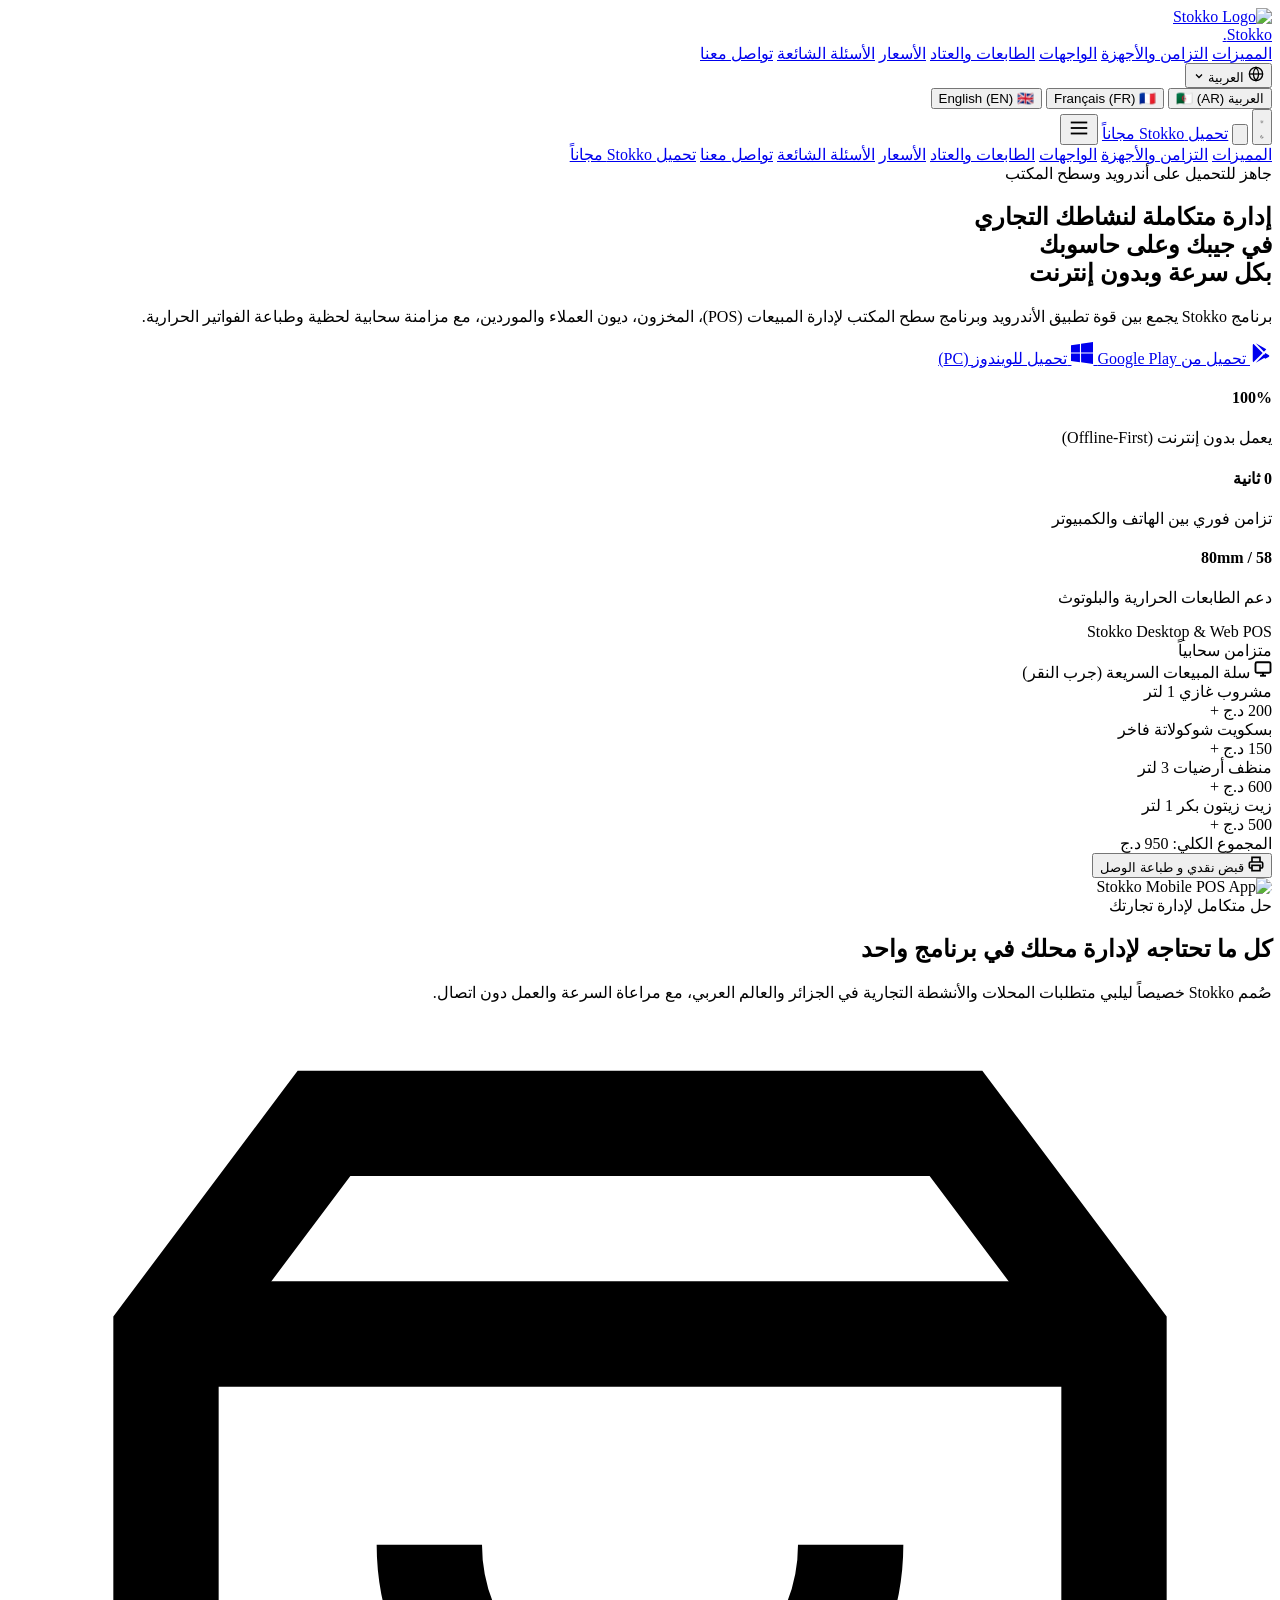
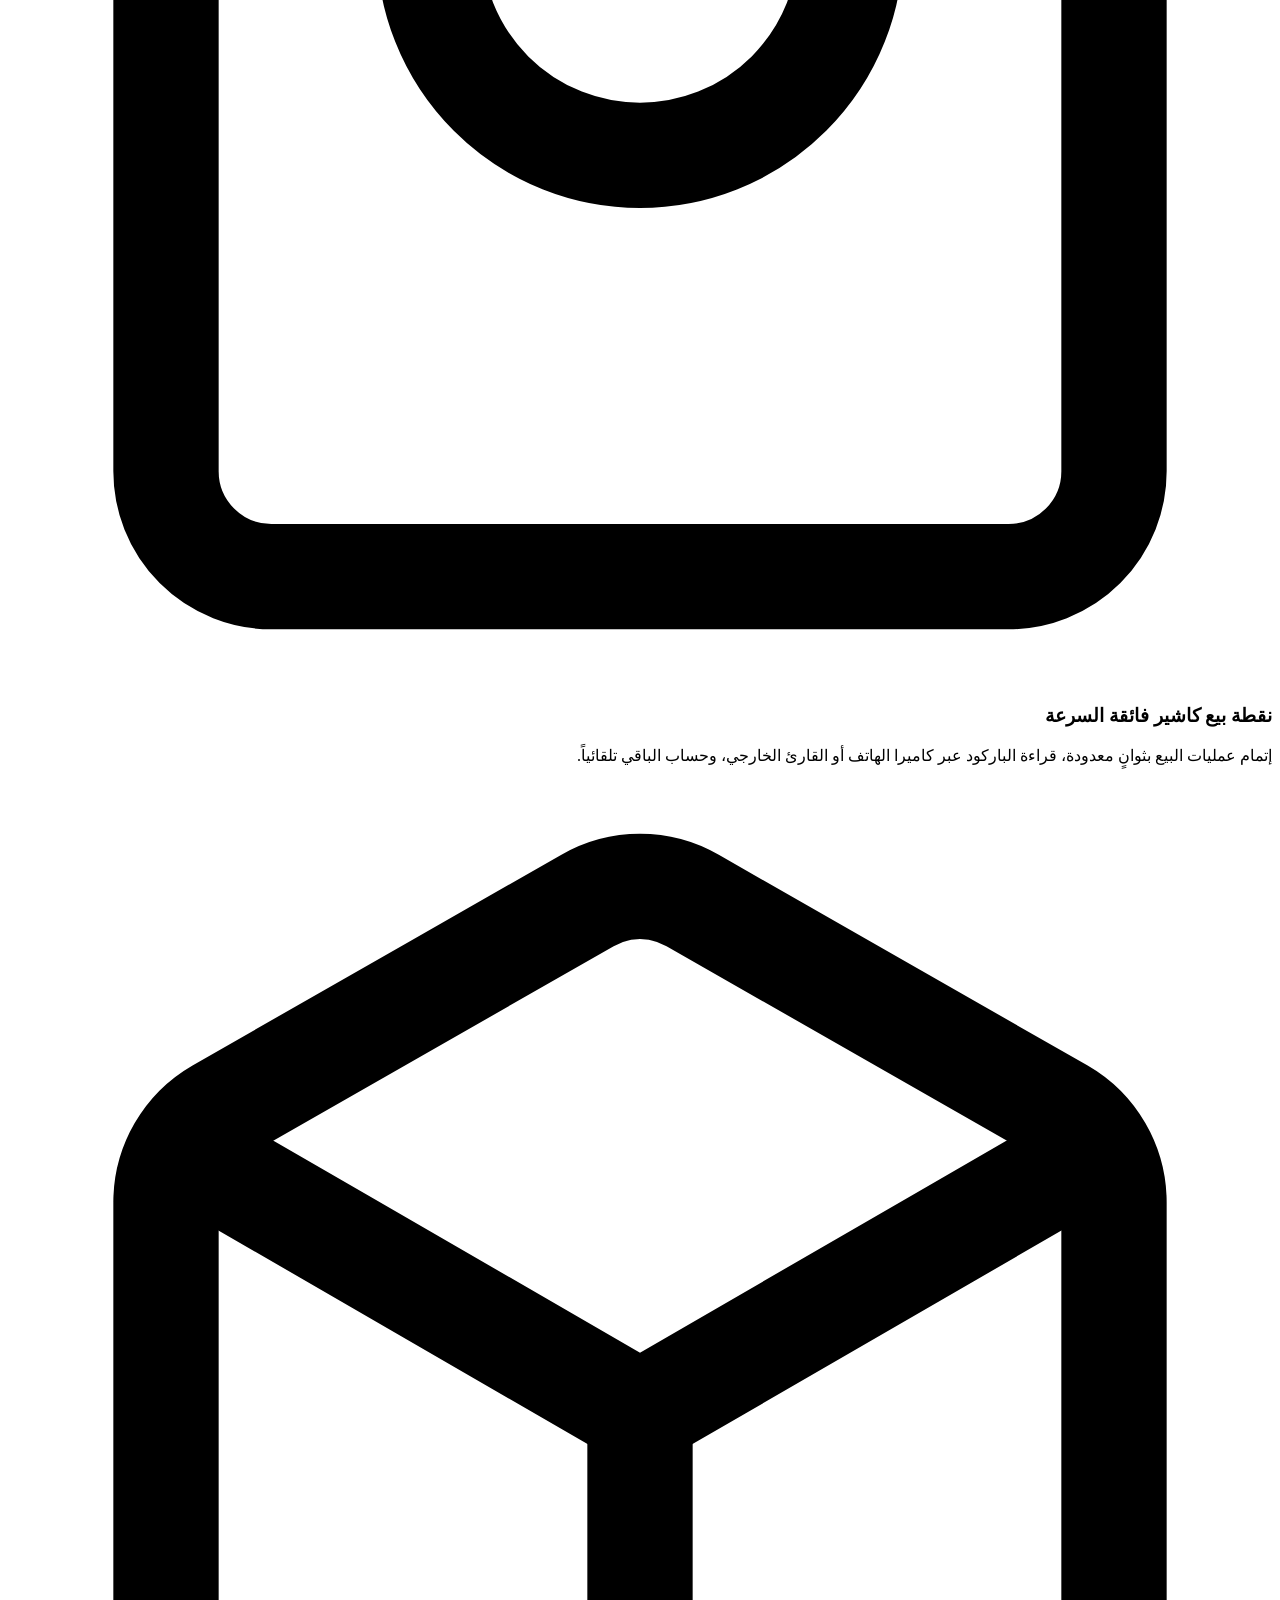
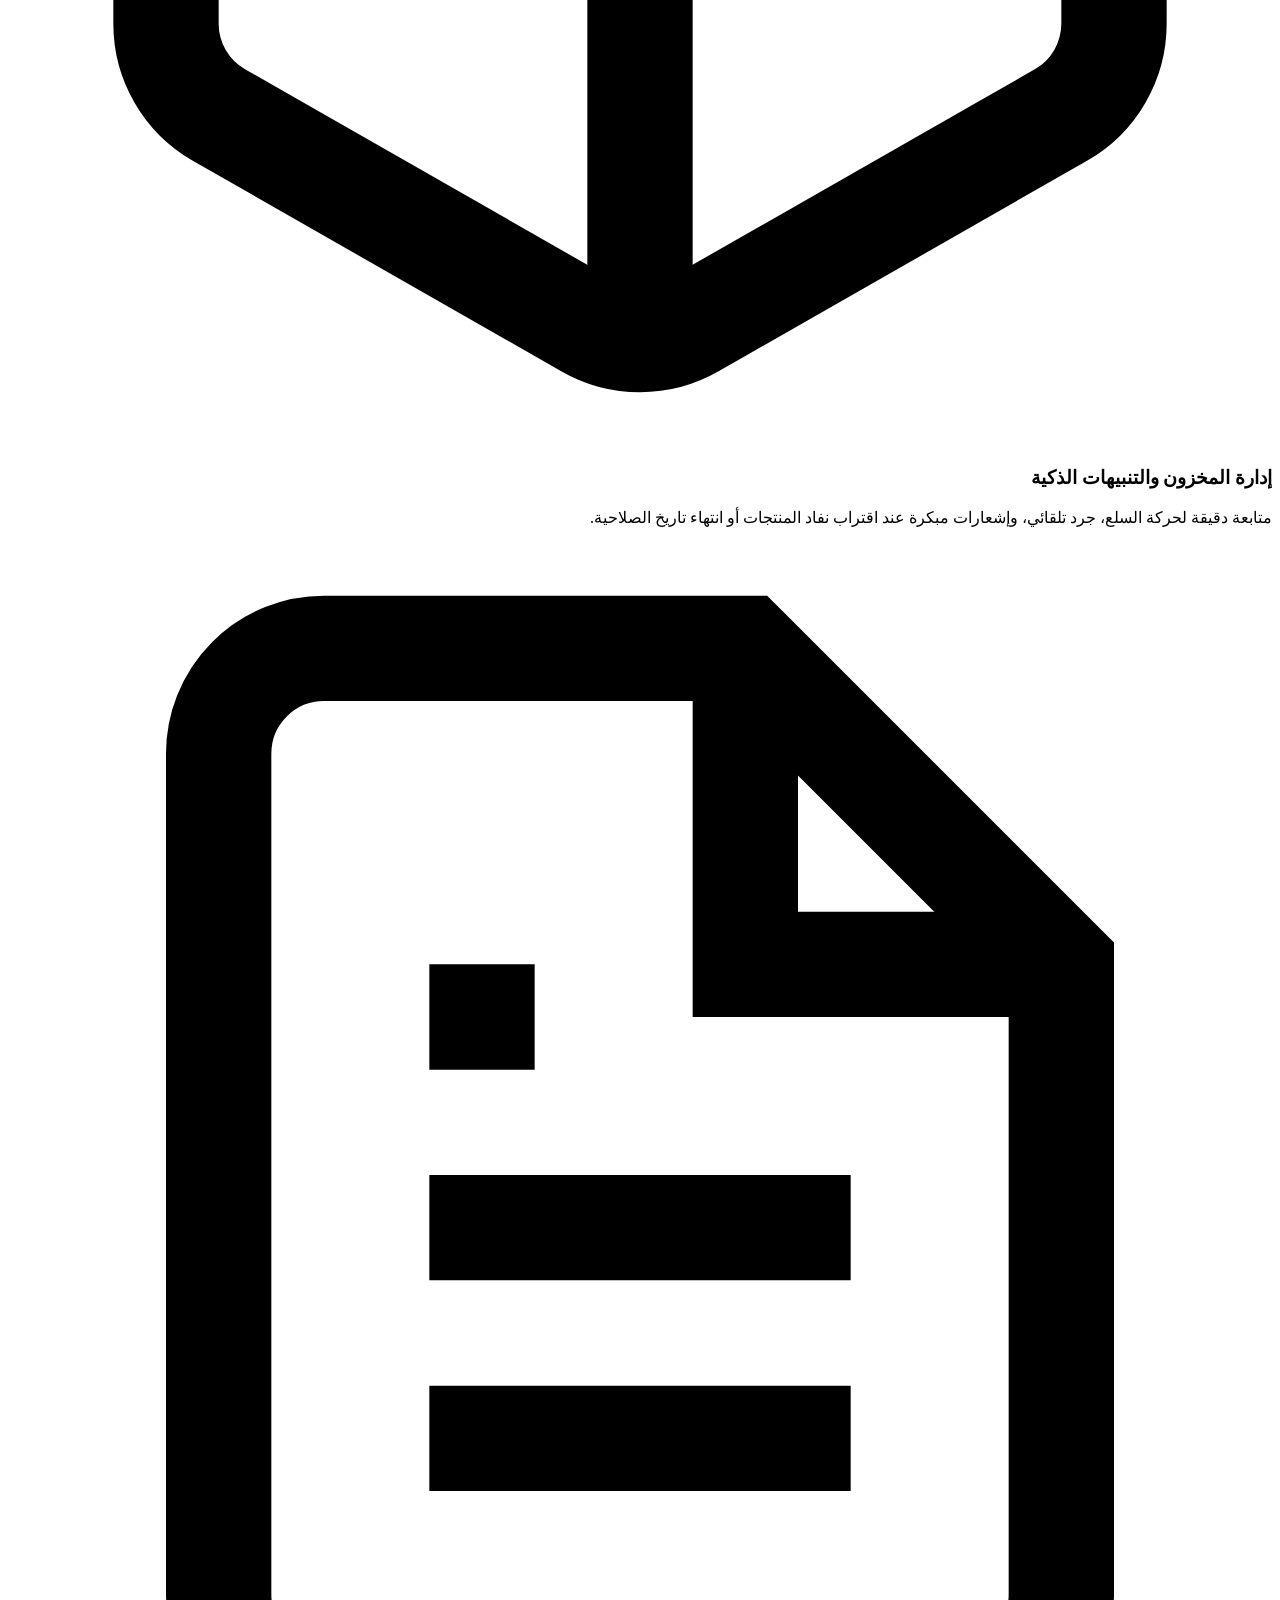
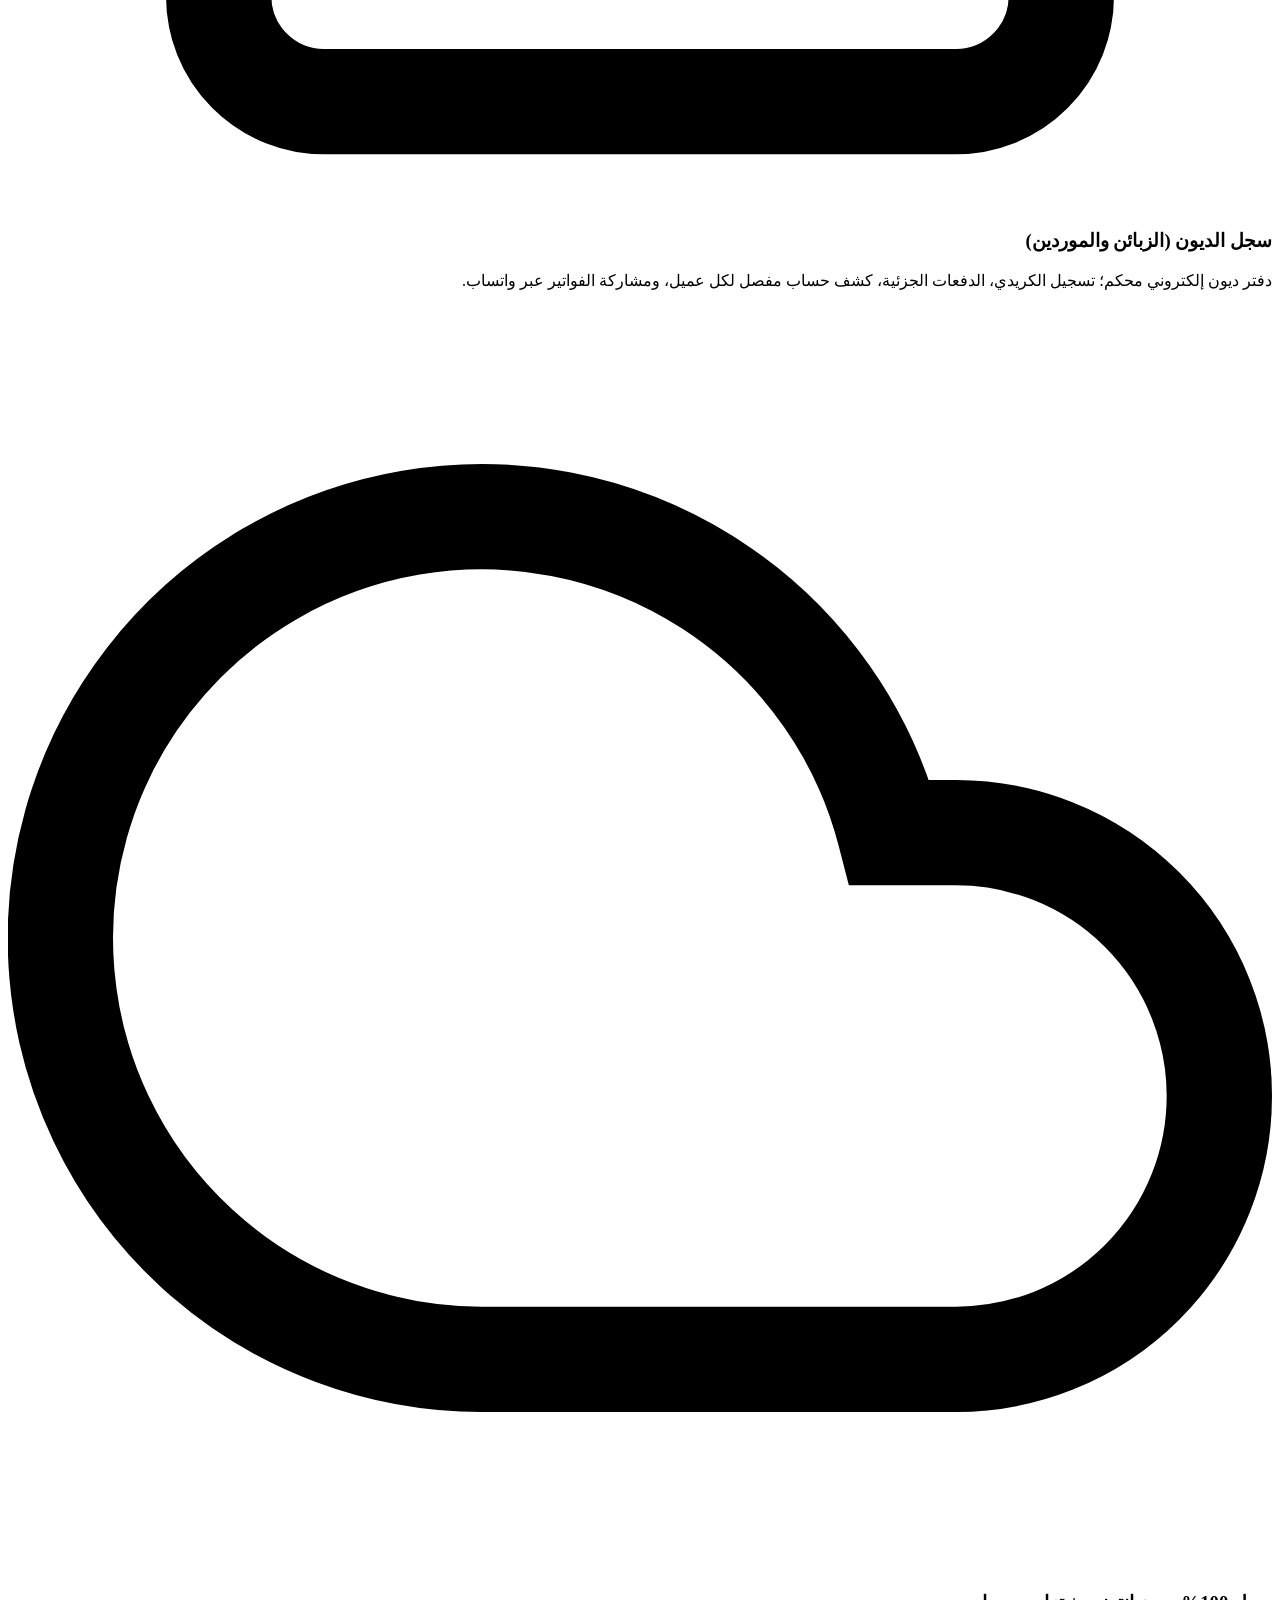
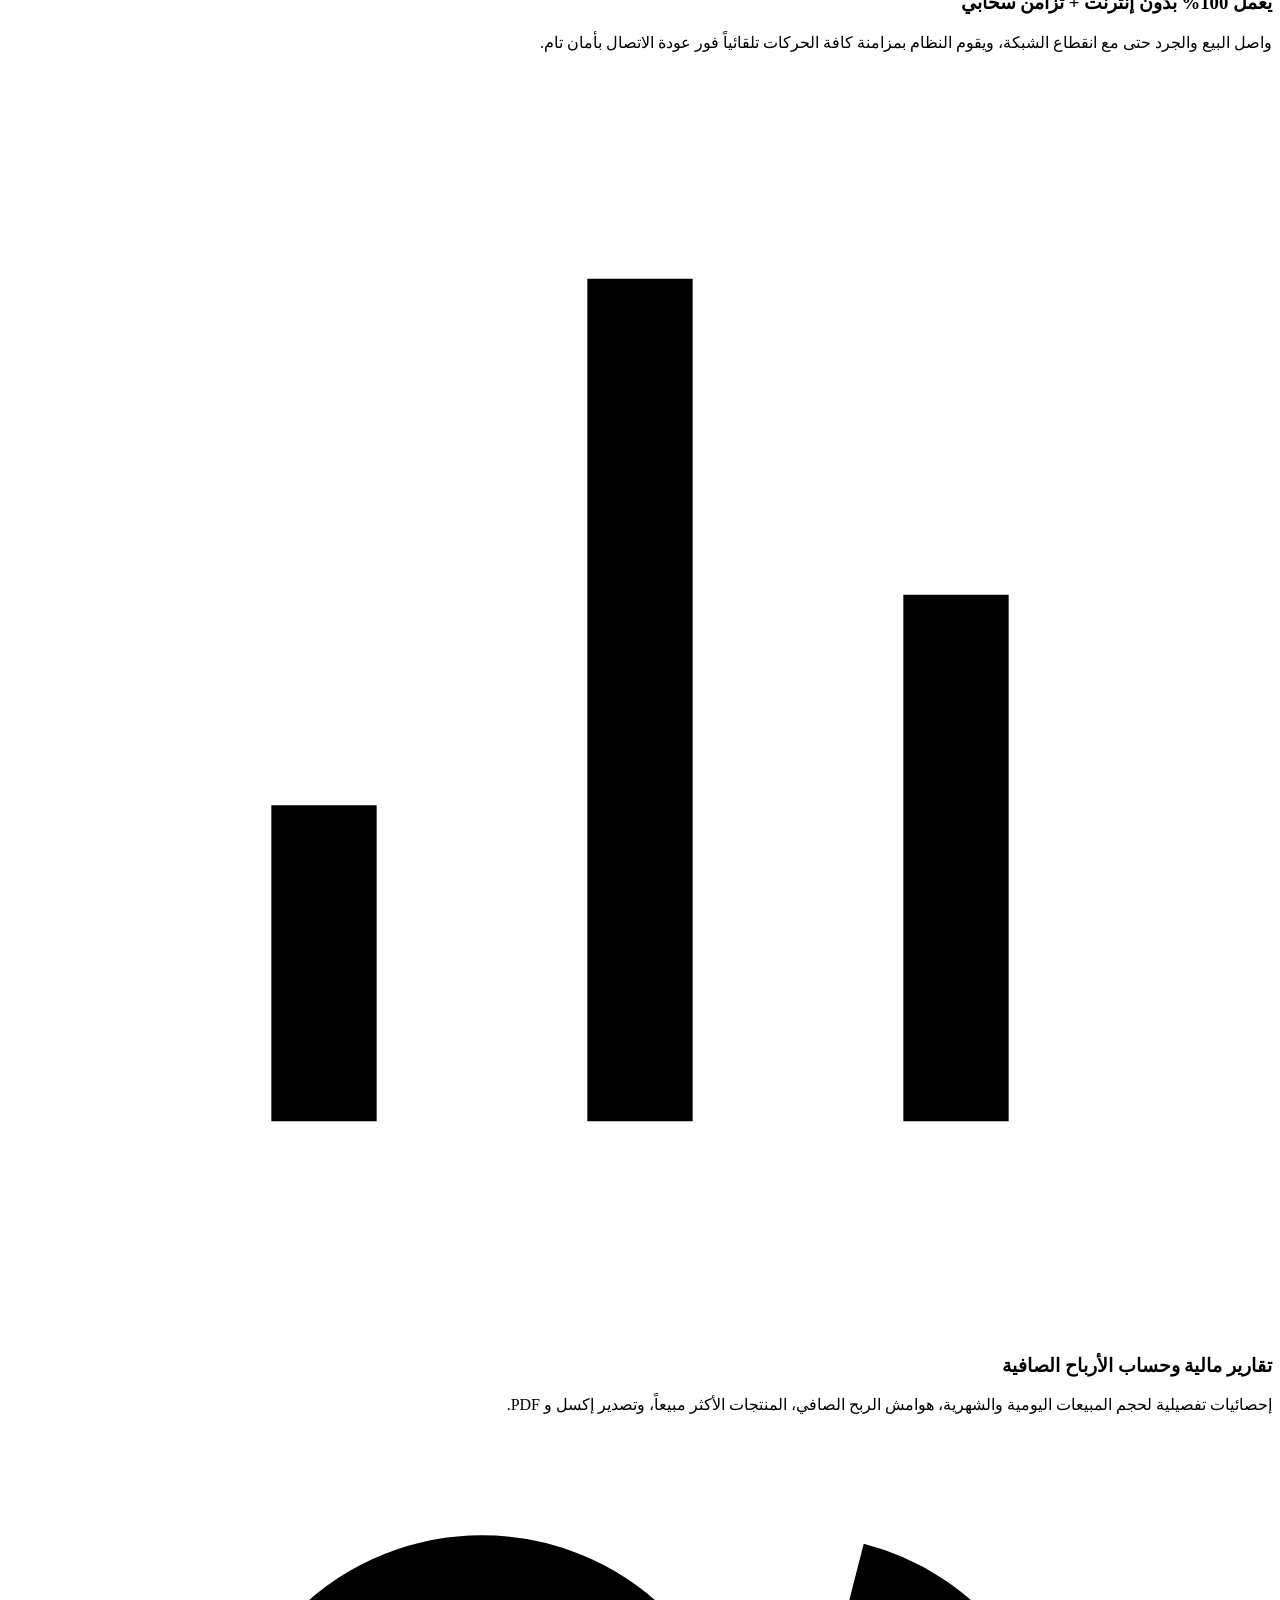
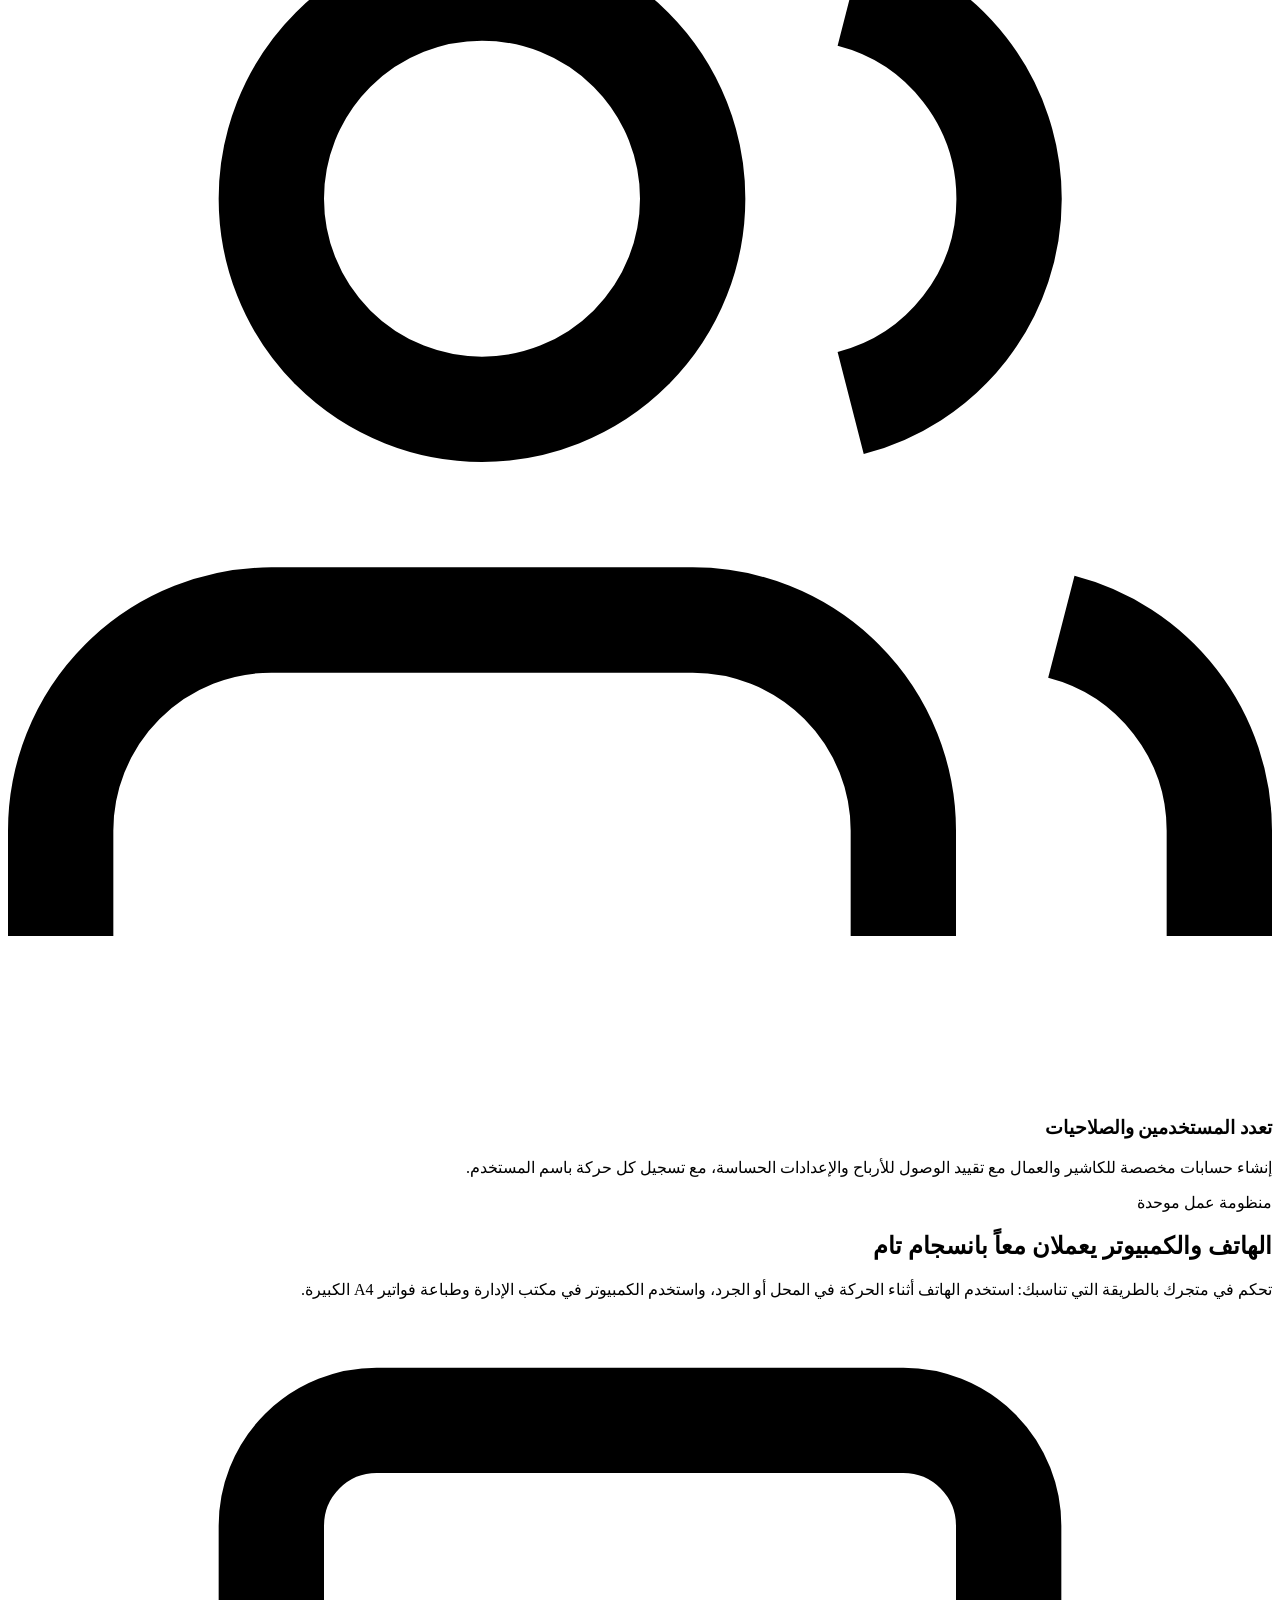
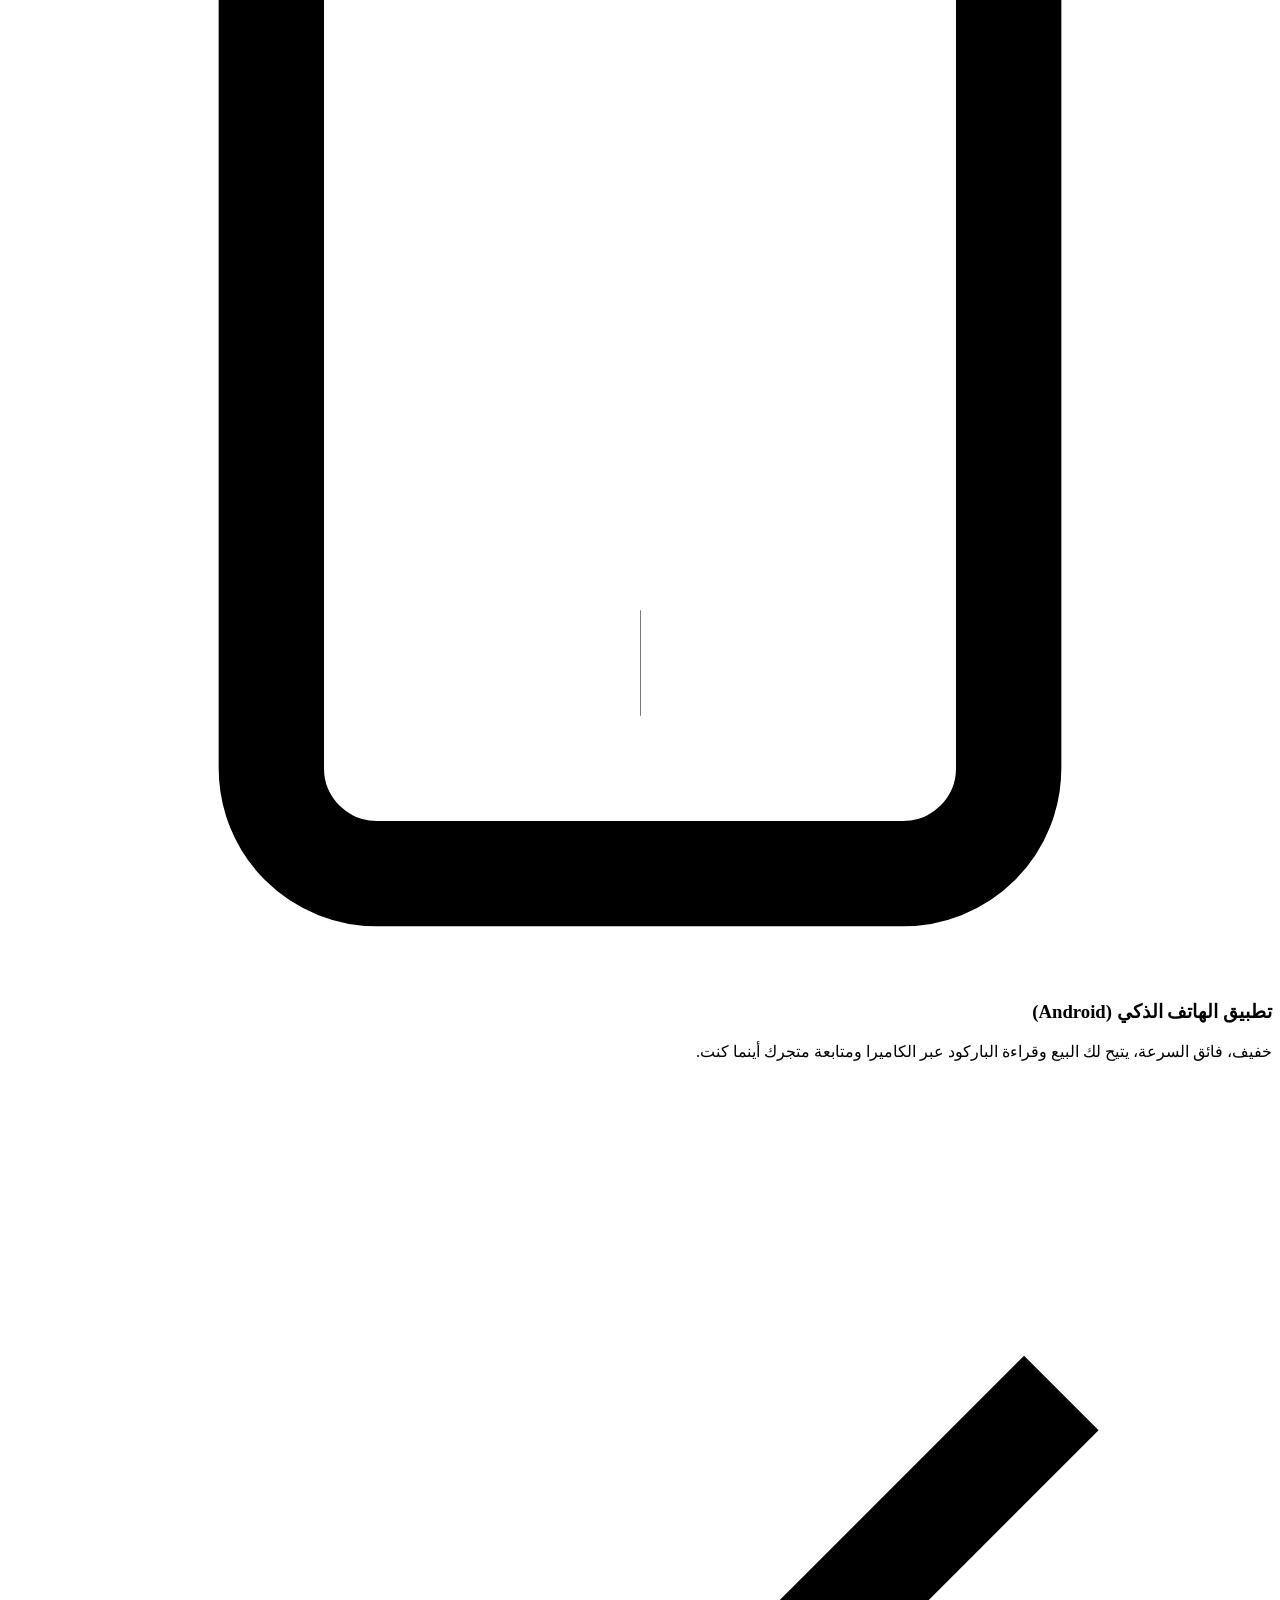
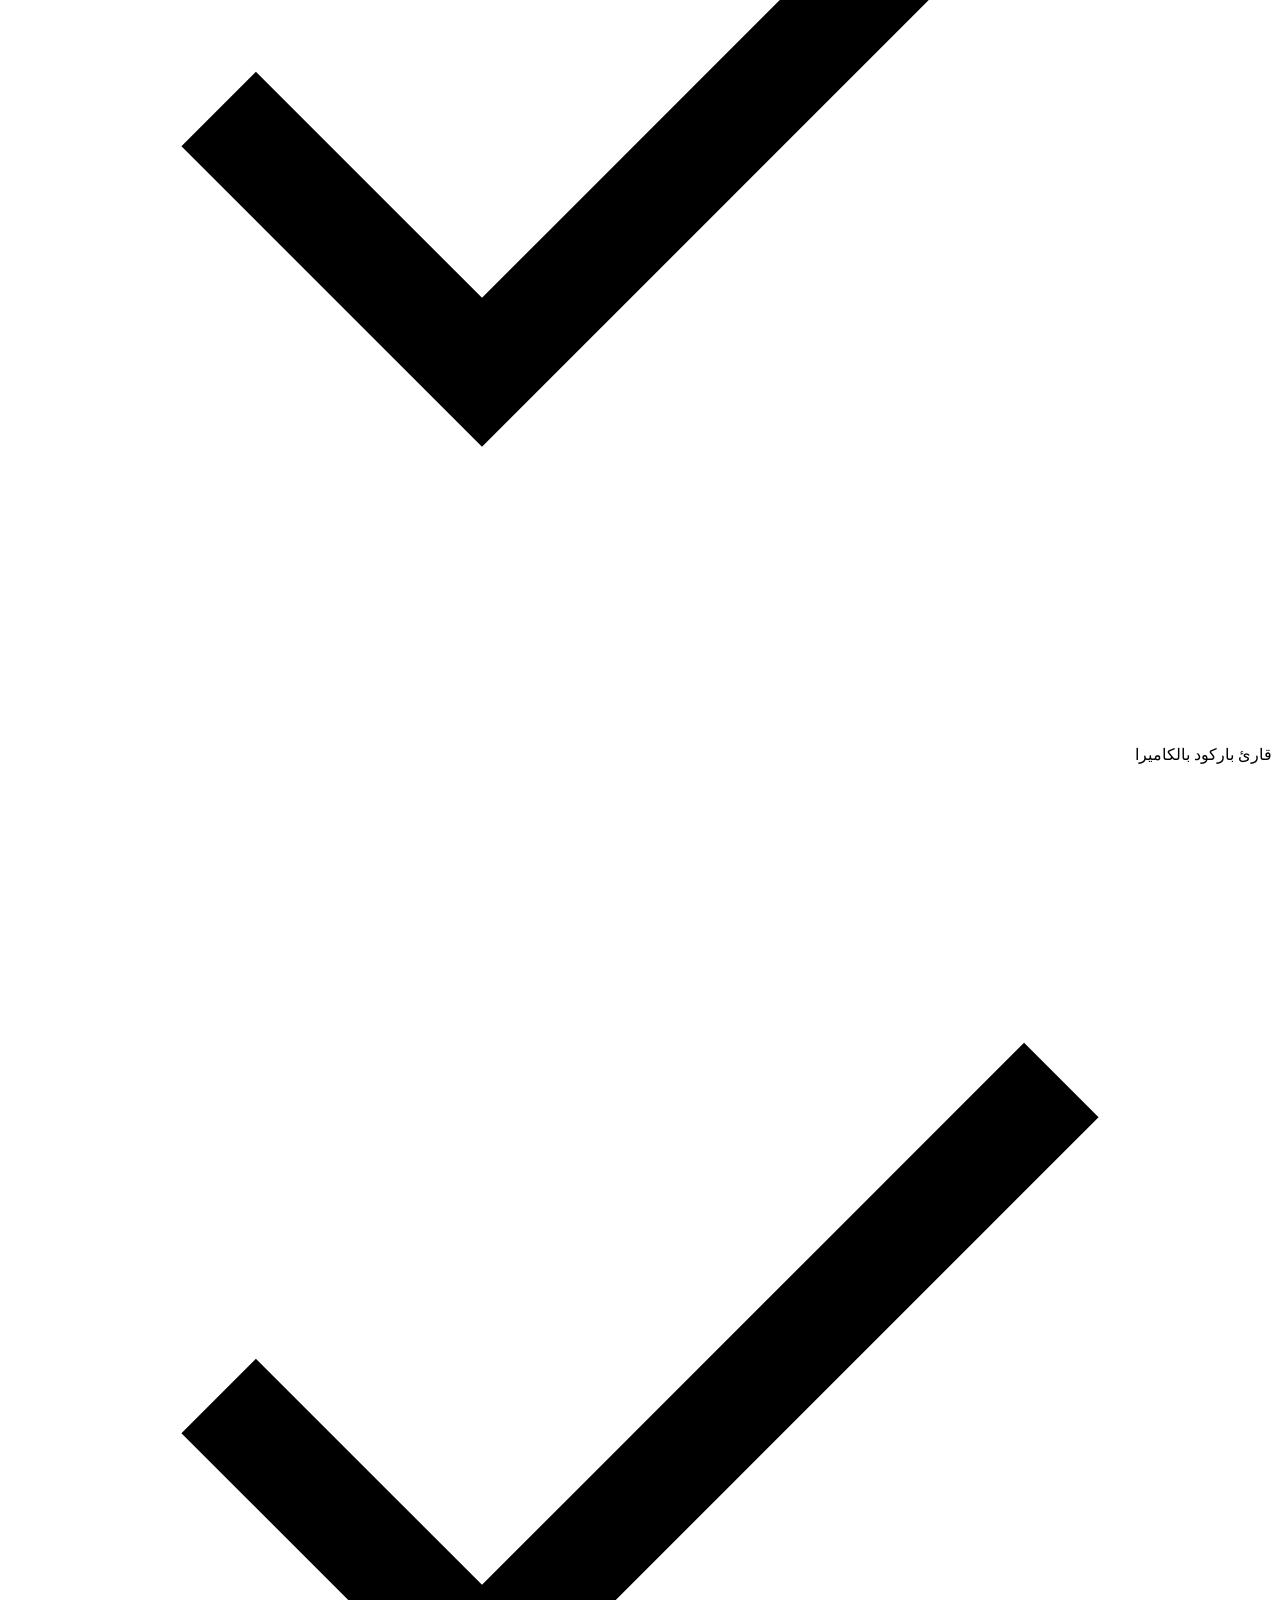
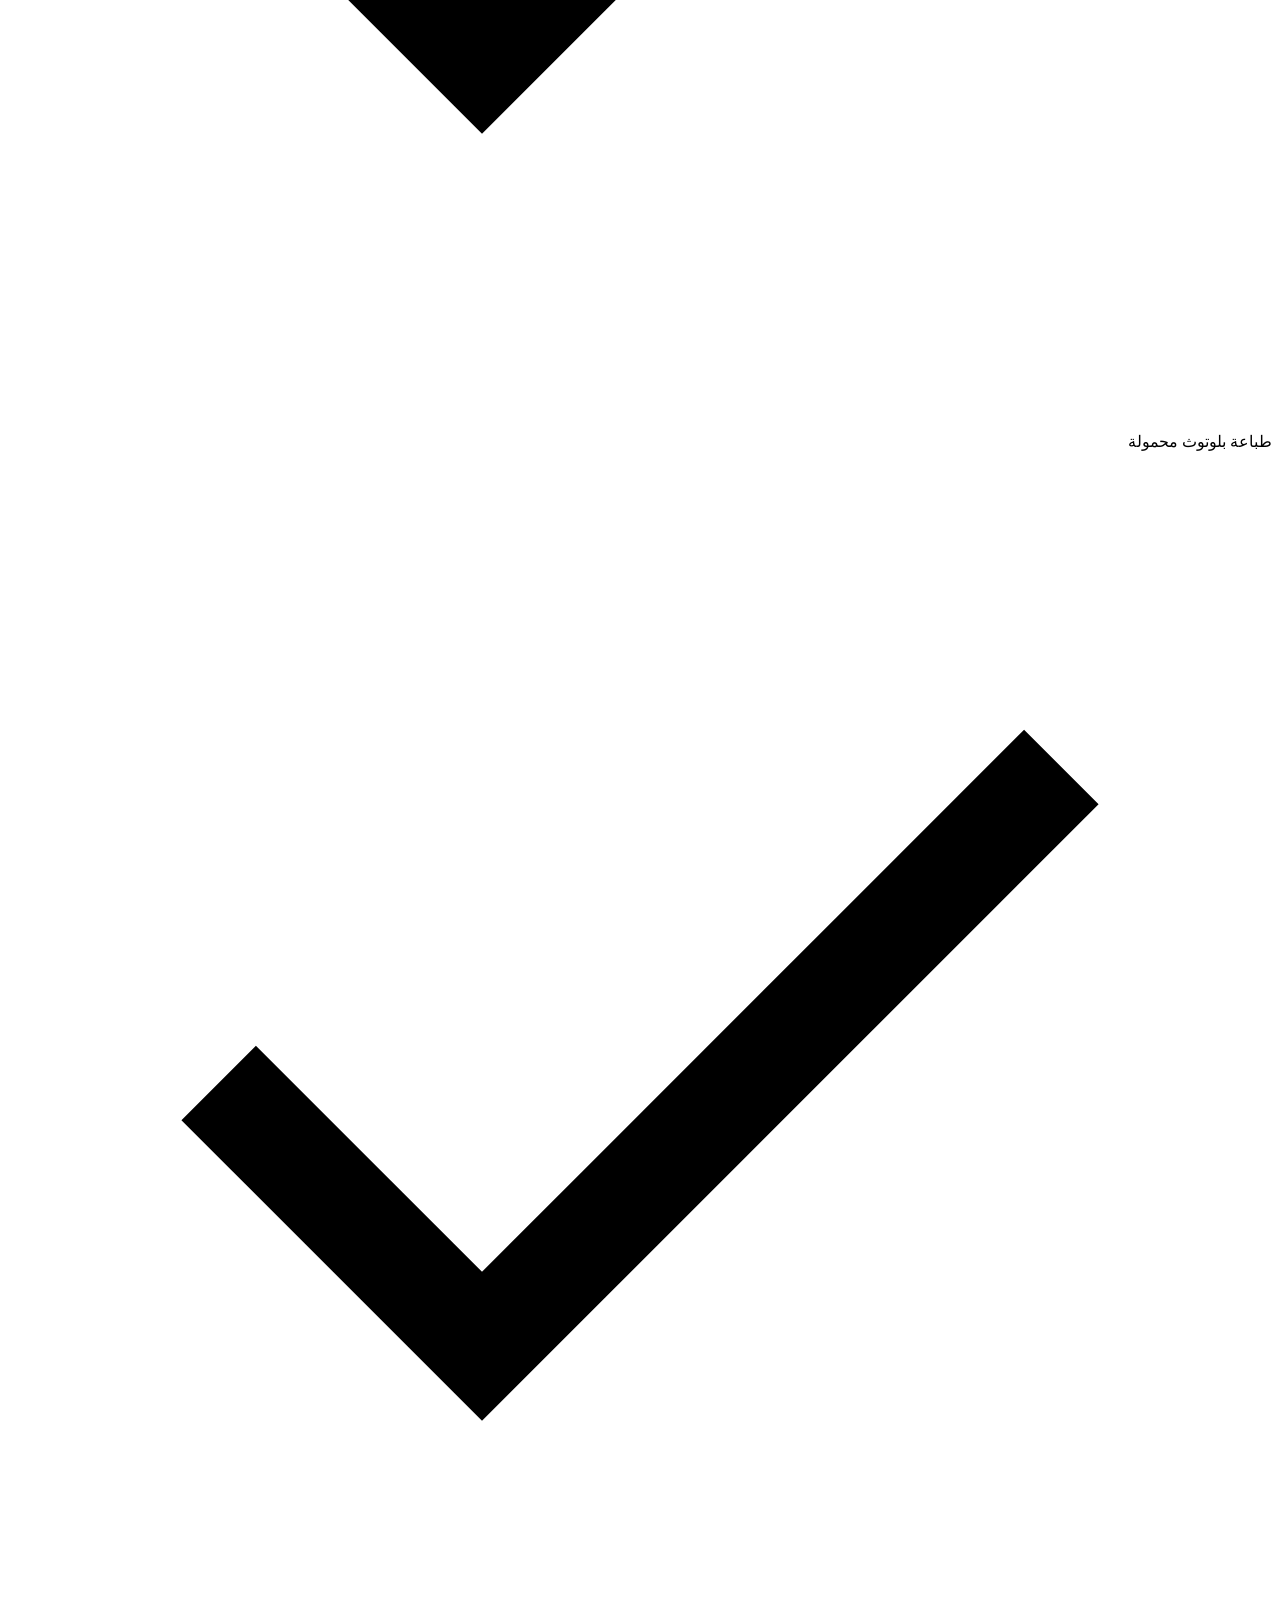
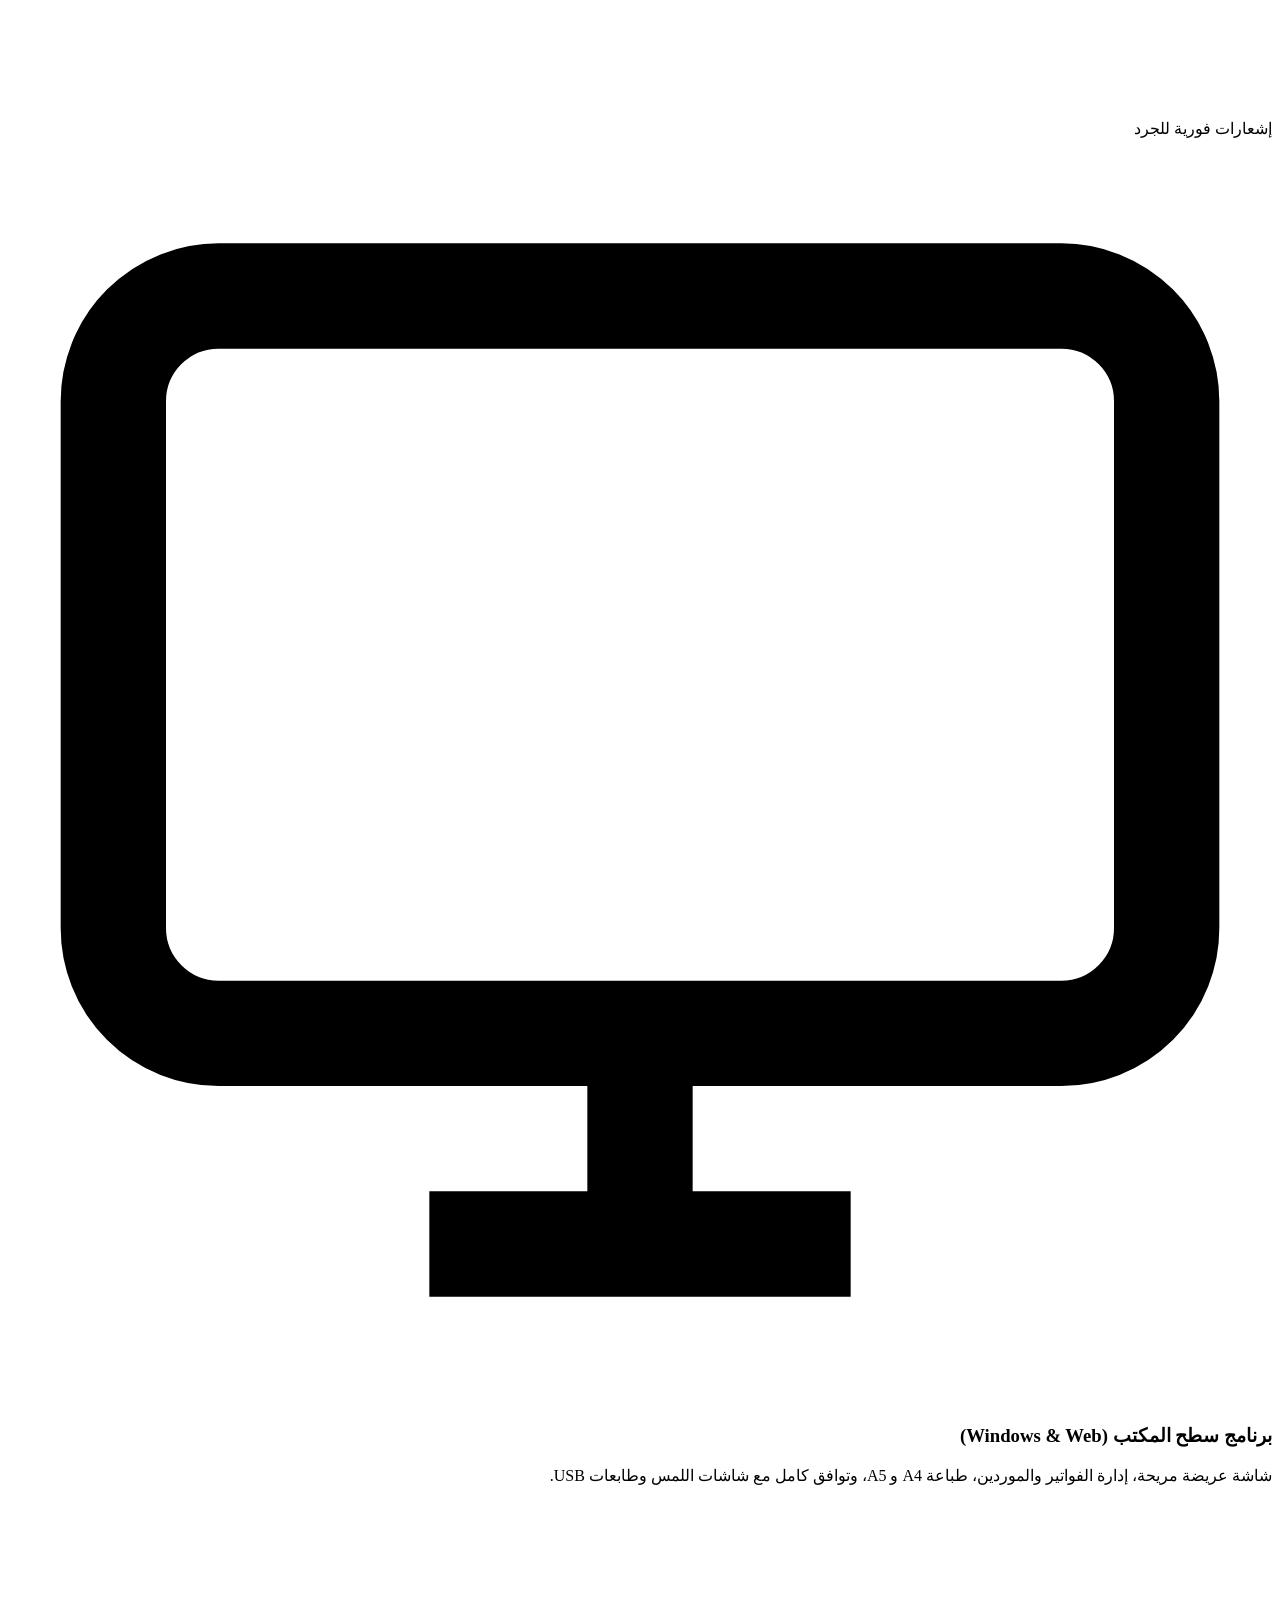
==== stokko/index.html @ 0e664614 "Create index.html" ====
<!DOCTYPE html>
<html lang="ar" dir="rtl" data-theme="dark">
<head>
  <meta charset="UTF-8">
  <meta name="viewport" content="width=device-width, initial-scale=1.0">
  <title>Stokko — برنامج إدارة المبيعات والمخزون ونقاط البيع POS للأندرويد وسطح المكتب</title>
  
  <!-- Primary Meta Tags -->
  <meta name="title" content="Stokko — برنامج إدارة المبيعات والمخزون ونقاط البيع POS">
  <meta name="description" content="إدارة متكاملة لنشاطك التجاري في جيبك وعلى حاسوبك. تطبيق أندرويد وبرنامج سطح مكتب لإدارة المبيعات والكاشير والمخزون والديون مع مزامنة سحابية وعمل كامل بدون إنترنت.">
  <meta name="keywords" content="Stokko, POS app, Caisse Android, Logiciel Caisse Algerie, gestion de stock, point de vente, كاشير الجزائر, برنامج كaisse, نقاط بيع, إدارة المخزون, ديون الزبائن">
  <meta name="author" content="NexisCodeLabs">
  
  <!-- Open Graph / Facebook -->
  <meta property="og:type" content="website">
  <meta property="og:url" content="https://nexiscode.online/">
  <meta property="og:title" content="Stokko — نظام الكاشير والمخزون للأندرويد والكمبيوتر">
  <meta property="og:description" content="برنامج متكامل وسريع للمحلات التجارية والشركات، يعمل بدون إنترنت مع مزامنة فورية وطباعة فواتير حرارية.">
  <meta property="og:image" content="assets/logo.webp">

  <!-- Favicon -->
  <link rel="icon" type="image/webp" href="assets/logo.webp">

  <!-- Stylesheet -->
  <link rel="stylesheet" href="css/style.css">
</head>
<body>

  <!-- Scroll Progress Bar -->
  <div class="scroll-progress" id="scrollProgress"></div>

  <!-- Ambient Aurora Glows -->
  <div class="aurora-bg" aria-hidden="true">
    <div class="aurora-blob aurora-blob-1"></div>
    <div class="aurora-blob aurora-blob-2"></div>
    <div class="aurora-blob aurora-blob-3"></div>
  </div>

  <!-- Navigation Bar -->
  <header class="navbar" id="navbar">
    <div class="nav-container">
      
      <!-- Brand Logo & Title -->
      <a href="#top" class="brand-group">
        <div class="brand-logo">
          <img src="assets/logo.webp" alt="Stokko Logo" width="42" height="42">
        </div>
        <div class="brand-title">Stokko<span class="accent">.</span></div>
      </a>

      <!-- Desktop Nav Links -->
      <nav class="nav-menu">
        <a href="#features" class="nav-link" data-i18n="nav.features">المميزات</a>
        <a href="#ecosystem" class="nav-link" data-i18n="nav.ecosystem">التزامن والأجهزة</a>
        <a href="#showcase" class="nav-link" data-i18n="nav.showcase">الواجهات</a>
        <a href="#hardware" class="nav-link" data-i18n="nav.hardware">الطابعات والعتاد</a>
        <a href="#pricing" class="nav-link" data-i18n="nav.pricing">الأسعار</a>
        <a href="#faq" class="nav-link" data-i18n="nav.faq">الأسئلة الشائعة</a>
        <a href="#contact" class="nav-link" data-i18n="nav.contact">تواصل معنا</a>
      </nav>

      <!-- Action Controls (Lang Switcher, Theme, Audio, CTA) -->
      <div class="nav-actions">
        
        <!-- Language Selector -->
        <div class="lang-selector">
          <button class="lang-btn" id="langBtn" aria-label="Change Language">
            <svg width="16" height="16" viewBox="0 0 24 24" fill="none" stroke="currentColor" stroke-width="2"><circle cx="12" cy="12" r="10"></circle><line x1="2" y1="12" x2="22" y2="12"></line><path d="M12 2a15.3 15.3 0 0 1 4 10 15.3 15.3 0 0 1-4 10 15.3 15.3 0 0 1-4-10 15.3 15.3 0 0 1 4-10z"></path></svg>
            <span id="currentLangLabel">العربية</span>
            <svg width="12" height="12" viewBox="0 0 24 24" fill="none" stroke="currentColor" stroke-width="2.5"><polyline points="6 9 12 15 18 9"></polyline></svg>
          </button>
          <div class="lang-dropdown" id="langDropdown">
            <button class="lang-item active" data-lang="ar">العربية (AR) <span>🇩🇿</span></button>
            <button class="lang-item" data-lang="fr">Français (FR) <span>🇫🇷</span></button>
            <button class="lang-item" data-lang="en">English (EN) <span>🇬🇧</span></button>
          </div>
        </div>

        <!-- Theme Toggle -->
        <button class="icon-ctrl-btn" id="themeToggle" aria-label="Toggle Theme" title="تبديل الوضع الليلي / النهاري">
          <svg class="sun-icon" viewBox="0 0 24 24" fill="none" stroke="currentColor" stroke-width="2"><circle cx="12" cy="12" r="5"></circle><line x1="12" y1="1" x2="12" y2="3"></line><line x1="12" y1="21" x2="12" y2="23"></line><line x1="4.22" y1="4.22" x2="5.64" y2="5.64"></line><line x1="18.36" y1="18.36" x2="19.78" y2="19.78"></line><line x1="1" y1="12" x2="3" y2="12"></line><line x1="21" y1="12" x2="23" y2="12"></line><line x1="4.22" y1="19.78" x2="5.64" y2="18.36"></line><line x1="18.36" y1="5.64" x2="19.78" y2="4.22"></line></svg>
          <svg class="moon-icon" viewBox="0 0 24 24" fill="none" stroke="currentColor" stroke-width="2"><path d="M21 12.79A9 9 0 1 1 11.21 3 7 7 0 0 0 21 12.79z"></path></svg>
        </button>

        <!-- Sound Toggle -->
        <button class="icon-ctrl-btn" id="soundToggle" aria-label="Toggle Audio" title="كتم / تفعيل الصوت">
          <svg viewBox="0 0 24 24" fill="none" stroke="currentColor" stroke-width="2"><polygon points="11 5 6 9 2 9 2 15 6 15 11 19 11 5"></polygon><path d="M15.54 8.46a5 5 0 0 1 0 7.07"></path></svg>
        </button>

        <!-- Download CTA -->
        <a href="#download" class="btn btn-primary btn-sm" data-i18n="nav.downloadCta">تحميل Stokko مجاناً</a>

        <!-- Mobile Menu Hamburger -->
        <button class="mobile-menu-toggle" id="mobileMenuToggle" aria-label="Open Menu">
          <svg width="22" height="22" viewBox="0 0 24 24" fill="none" stroke="currentColor" stroke-width="2"><line x1="3" y1="12" x2="21" y2="12"></line><line x1="3" y1="6" x2="21" y2="6"></line><line x1="3" y1="18" x2="21" y2="18"></line></svg>
        </button>
      </div>
    </div>
  </header>

  <!-- Mobile Drawer Menu -->
  <div class="mobile-nav-drawer" id="mobileNavDrawer">
    <a href="#features" class="nav-link" data-i18n="nav.features">المميزات</a>
    <a href="#ecosystem" class="nav-link" data-i18n="nav.ecosystem">التزامن والأجهزة</a>
    <a href="#showcase" class="nav-link" data-i18n="nav.showcase">الواجهات</a>
    <a href="#hardware" class="nav-link" data-i18n="nav.hardware">الطابعات والعتاد</a>
    <a href="#pricing" class="nav-link" data-i18n="nav.pricing">الأسعار</a>
    <a href="#faq" class="nav-link" data-i18n="nav.faq">الأسئلة الشائعة</a>
    <a href="#contact" class="nav-link" data-i18n="nav.contact">تواصل معنا</a>
    <a href="#download" class="btn btn-primary" style="margin-top:20px;" data-i18n="nav.downloadCta">تحميل Stokko مجاناً</a>
  </div>

  <main id="top">
    
    <!-- ==========================================================================
         HERO SECTION
         ========================================================================== -->
    <section class="hero-section">
      <div class="wrap">
        <div class="hero-grid">
          
          <!-- Left: Hero Text & CTAs -->
          <div class="hero-content">
            <div class="badge-pill">
              <span class="badge-dot"></span>
              <span data-i18n="hero.badge">جاهز للتحميل على أندرويد وسطح المكتب</span>
            </div>

            <h1 class="hero-title">
              <span data-i18n="hero.titleLine1">إدارة متكاملة لنشاطك التجاري</span><br>
              <span class="highlight" data-i18n="hero.titleHighlight">في جيبك وعلى حاسوبك</span><br>
              <span data-i18n="hero.titleLine2">بكل سرعة وبدون إنترنت</span>
            </h1>

            <p class="hero-desc" data-i18n="hero.description">
              برنامج Stokko يجمع بين قوة تطبيق الأندرويد وبرنامج سطح المكتب لإدارة المبيعات (POS)، المخزون، ديون العملاء والموردين، مع مزامنة سحابية لحظية وطباعة الفواتير الحرارية.
            </p>

            <div class="hero-buttons">
              <a href="https://play.google.com/store/apps/details?id=com.nexiscode.stokko" target="_blank" class="btn btn-primary btn-lg">
                <svg width="22" height="22" viewBox="0 0 24 24" fill="currentColor"><path d="M3.609 1.814L13.792 12 3.61 22.186a2.38 2.38 0 0 1-.61-1.63V3.444c0-.64.228-1.218.61-1.63zM15.207 13.414l2.585 2.586-11.455 6.613 8.87-9.199zm0-2.828L6.337 1.387l11.455 6.613-2.585 2.586zm1.414 1.414l3.657 2.112c1.033.596 1.033 1.569 0 2.166l-3.657 2.112-2.121-2.122 2.121-4.268z"/></svg>
                <span data-i18n="hero.googlePlay">تحميل من Google Play</span>
              </a>
              <a href="#download" class="btn btn-outline btn-lg">
                <svg width="22" height="22" viewBox="0 0 24 24" fill="currentColor"><path d="M0 3.449L9.75 2.1v9.451H0m10.949-9.602L24 0v11.551H10.949M0 12.6h9.75v9.451L0 20.699M10.949 12.6H24V24l-12.951-1.849"/></svg>
                <span data-i18n="hero.windowsExe">تحميل للويندوز (PC)</span>
              </a>
            </div>

            <div class="hero-stats-strip">
              <div class="hero-stat-item">
                <h4 data-i18n="hero.stat1Val">100%</h4>
                <p data-i18n="hero.stat1Label">يعمل بدون إنترنت (Offline-First)</p>
              </div>
              <div class="hero-stat-item">
                <h4 data-i18n="hero.stat2Val">0 ثانية</h4>
                <p data-i18n="hero.stat2Label">تزامن فوري بين الهاتف والكمبيوتر</p>
              </div>
              <div class="hero-stat-item">
                <h4 data-i18n="hero.stat3Val">58 / 80mm</h4>
                <p data-i18n="hero.stat3Label">دعم الطابعات الحرارية والبلوتوث</p>
              </div>
            </div>
          </div>

          <!-- Right: Dual Device Interactive Frame -->
          <div class="hero-mockups-wrap">
            
            <!-- Laptop / Desktop POS Simulator Frame -->
            <div class="laptop-frame">
              <div class="laptop-topbar">
                <div class="window-dots">
                  <span class="dot-red"></span>
                  <span class="dot-yellow"></span>
                  <span class="dot-green"></span>
                </div>
                <div class="laptop-badge">Stokko Desktop &amp; Web POS</div>
                <div class="sync-indicator" data-i18n="hero.statusSynced">متزامن سحابياً</div>
              </div>

              <div class="laptop-screen">
                <div class="pos-sim-header">
                  <div class="pos-sim-title">
                    <svg width="18" height="18" viewBox="0 0 24 24" fill="none" stroke="currentColor" stroke-width="2.5"><rect x="2" y="3" width="20" height="14" rx="2" ry="2"></rect><line x1="8" y1="21" x2="16" y2="21"></line><line x1="12" y1="17" x2="12" y2="21"></line></svg>
                    <span data-i18n="hero.liveCart">سلة المبيعات السريعة (جرب النقر)</span>
                  </div>
                </div>

                <!-- Clickable Demo Products Grid -->
                <div class="pos-products-grid">
                  <div class="pos-prod-chip" data-prod-id="1">
                    <div class="pos-prod-name" data-i18n="hero.sampleProduct1">مشروب غازي 1 لتر</div>
                    <div class="pos-prod-price">200 د.ج <span>+</span></div>
                  </div>
                  <div class="pos-prod-chip" data-prod-id="2">
                    <div class="pos-prod-name" data-i18n="hero.sampleProduct2">بسكويت شوكولاتة فاخر</div>
                    <div class="pos-prod-price">150 د.ج <span>+</span></div>
                  </div>
                  <div class="pos-prod-chip" data-prod-id="3">
                    <div class="pos-prod-name" data-i18n="hero.sampleProduct3">منظف أرضيات 3 لتر</div>
                    <div class="pos-prod-price">600 د.ج <span>+</span></div>
                  </div>
                  <div class="pos-prod-chip" data-prod-id="4">
                    <div class="pos-prod-name" data-i18n="hero.sampleProduct4">زيت زيتون بكر 1 لتر</div>
                    <div class="pos-prod-price">500 د.ج <span>+</span></div>
                  </div>
                </div>

                <!-- Live Dynamic Cart -->
                <div class="pos-cart-box">
                  <div id="posCartRows">
                    <!-- Populated dynamically via JS -->
                  </div>
                  <div class="pos-cart-total">
                    <span data-i18n="hero.totalLabel">المجموع الكلي:</span>
                    <span class="val" id="posCartTotalVal">950 د.ج</span>
                  </div>
                </div>

                <button class="pos-pay-btn" id="posPayBtn">
                  <svg width="16" height="16" viewBox="0 0 24 24" fill="none" stroke="currentColor" stroke-width="2.5"><polyline points="6 9 6 2 18 2 18 9"></polyline><path d="M6 18H4a2 2 0 0 1-2-2v-5a2 2 0 0 1 2-2h16a2 2 0 0 1 2 2v5a2 2 0 0 1-2 2h-2"></path><rect x="6" y="14" width="12" height="8"></rect></svg>
                  <span data-i18n="hero.btnCashPay">قبض نقدي و طباعة الوصل</span>
                </button>
              </div>
            </div>

            <!-- Floating Mobile Phone Mockup -->
            <div class="phone-mockup-float">
              <div class="phone-notch"></div>
              <div class="phone-screen">
                <img src="assets/screenshots/media_86c43269-680b-4de3-abc4-225f46066d04_1780592794442.png" alt="Stokko Mobile POS App" style="border-radius:18px; width:100%; height:auto;">
              </div>
            </div>

          </div>

        </div>
      </div>
    </section>

    <!-- ==========================================================================
         FEATURES SECTION
         ========================================================================== -->
    <section id="features" class="features-section">
      <div class="wrap">
        <div class="section-head">
          <div class="eyebrow" data-i18n="features.tag">حل متكامل لإدارة تجارتك</div>
          <h2 data-i18n="features.title">كل ما تحتاجه لإدارة محلك في برنامج واحد</h2>
          <p data-i18n="features.desc">صُمم Stokko خصيصاً ليلبي متطلبات المحلات والأنشطة التجارية في الجزائر والعالم العربي، مع مراعاة السرعة والعمل دون اتصال.</p>
        </div>

        <div class="features-grid">
          
          <div class="feature-card">
            <div class="feature-icon-box">
              <svg viewBox="0 0 24 24" fill="none" stroke="currentColor" stroke-width="2"><path d="M6 2L3 6v14a2 2 0 0 0 2 2h14a2 2 0 0 0 2-2V6l-3-4z"></path><line x1="3" y1="6" x2="21" y2="6"></line><path d="M16 10a4 4 0 0 1-8 0"></path></svg>
            </div>
            <h3 data-i18n="features.f1Title">نقطة بيع كاشير فائقة السرعة</h3>
            <p data-i18n="features.f1Desc">إتمام عمليات البيع بثوانٍ معدودة، قراءة الباركود عبر كاميرا الهاتف أو القارئ الخارجي، وحساب الباقي تلقائياً.</p>
          </div>

          <div class="feature-card">
            <div class="feature-icon-box">
              <svg viewBox="0 0 24 24" fill="none" stroke="currentColor" stroke-width="2"><path d="M21 16V8a2 2 0 0 0-1-1.73l-7-4a2 2 0 0 0-2 0l-7 4A2 2 0 0 0 3 8v8a2 2 0 0 0 1 1.73l7 4a2 2 0 0 0 2 0l7-4A2 2 0 0 0 21 16z"></path><polyline points="3.27 6.96 12 12.01 20.73 6.96"></polyline><line x1="12" y1="22.08" x2="12" y2="12"></line></svg>
            </div>
            <h3 data-i18n="features.f2Title">إدارة المخزون والتنبيهات الذكية</h3>
            <p data-i18n="features.f2Desc">متابعة دقيقة لحركة السلع، جرد تلقائي، وإشعارات مبكرة عند اقتراب نفاد المنتجات أو انتهاء تاريخ الصلاحية.</p>
          </div>

          <div class="feature-card">
            <div class="feature-icon-box">
              <svg viewBox="0 0 24 24" fill="none" stroke="currentColor" stroke-width="2"><path d="M14 2H6a2 2 0 0 0-2 2v16a2 2 0 0 0 2 2h12a2 2 0 0 0 2-2V8z"></path><polyline points="14 2 14 8 20 8"></polyline><line x1="16" y1="13" x2="8" y2="13"></line><line x1="16" y1="17" x2="8" y2="17"></line><polyline points="10 9 9 9 8 9"></polyline></svg>
            </div>
            <h3 data-i18n="features.f3Title">سجل الديون (الزبائن والموردين)</h3>
            <p data-i18n="features.f3Desc">دفتر ديون إلكتروني محكم؛ تسجيل الكريدي، الدفعات الجزئية، كشف حساب مفصل لكل عميل، ومشاركة الفواتير عبر واتساب.</p>
          </div>

          <div class="feature-card">
            <div class="feature-icon-box">
              <svg viewBox="0 0 24 24" fill="none" stroke="currentColor" stroke-width="2"><path d="M18 10h-1.26A8 8 0 1 0 9 20h9a5 5 0 0 0 0-10z"></path></svg>
            </div>
            <h3 data-i18n="features.f4Title">يعمل 100% بدون إنترنت + تزامن سحابي</h3>
            <p data-i18n="features.f4Desc">واصل البيع والجرد حتى مع انقطاع الشبكة، ويقوم النظام بمزامنة كافة الحركات تلقائياً فور عودة الاتصال بأمان تام.</p>
          </div>

          <div class="feature-card">
            <div class="feature-icon-box">
              <svg viewBox="0 0 24 24" fill="none" stroke="currentColor" stroke-width="2"><line x1="18" y1="20" x2="18" y2="10"></line><line x1="12" y1="20" x2="12" y2="4"></line><line x1="6" y1="20" x2="6" y2="14"></line></svg>
            </div>
            <h3 data-i18n="features.f5Title">تقارير مالية وحساب الأرباح الصافية</h3>
            <p data-i18n="features.f5Desc">إحصائيات تفصيلية لحجم المبيعات اليومية والشهرية، هوامش الربح الصافي، المنتجات الأكثر مبيعاً، وتصدير إكسل و PDF.</p>
          </div>

          <div class="feature-card">
            <div class="feature-icon-box">
              <svg viewBox="0 0 24 24" fill="none" stroke="currentColor" stroke-width="2"><path d="M17 21v-2a4 4 0 0 0-4-4H5a4 4 0 0 0-4 4v2"></path><circle cx="9" cy="7" r="4"></circle><path d="M23 21v-2a4 4 0 0 0-3-3.87"></path><path d="M16 3.13a4 4 0 0 1 0 7.75"></path></svg>
            </div>
            <h3 data-i18n="features.f6Title">تعدد المستخدمين والصلاحيات</h3>
            <p data-i18n="features.f6Desc">إنشاء حسابات مخصصة للكاشير والعمال مع تقييد الوصول للأرباح والإعدادات الحساسة، مع تسجيل كل حركة باسم المستخدم.</p>
          </div>

        </div>
      </div>
    </section>

    <!-- ==========================================================================
         ECOSYSTEM / SYNC SECTION
         ========================================================================== -->
    <section id="ecosystem" class="ecosystem-section">
      <div class="wrap">
        <div class="section-head">
          <div class="eyebrow" data-i18n="ecosystem.tag">منظومة عمل موحدة</div>
          <h2 data-i18n="ecosystem.title">الهاتف والكمبيوتر يعملان معاً بانسجام تام</h2>
          <p data-i18n="ecosystem.desc">تحكم في متجرك بالطريقة التي تناسبك: استخدم الهاتف أثناء الحركة في المحل أو الجرد، واستخدم الكمبيوتر في مكتب الإدارة وطباعة فواتير A4 الكبيرة.</p>
        </div>

        <div class="ecosystem-grid">
          
          <div class="eco-card">
            <div class="eco-card-header">
              <div class="eco-card-icon">
                <svg viewBox="0 0 24 24" fill="none" stroke="currentColor" stroke-width="2"><rect x="5" y="2" width="14" height="20" rx="2" ry="2"></rect><line x1="12" y1="18" x2="12.01" y2="18"></line></svg>
              </div>
              <h3 data-i18n="ecosystem.mobileCardTitle">تطبيق الهاتف الذكي (Android)</h3>
            </div>
            <p data-i18n="ecosystem.mobileCardDesc">خفيف، فائق السرعة، يتيح لك البيع وقراءة الباركود عبر الكاميرا ومتابعة متجرك أينما كنت.</p>
            <div class="eco-pills">
              <div class="eco-pill">
                <svg viewBox="0 0 24 24" fill="none" stroke="currentColor" stroke-width="2"><polyline points="20 6 9 17 4 12"></polyline></svg>
                <span data-i18n="ecosystem.mobilePill1">قارئ باركود بالكاميرا</span>
              </div>
              <div class="eco-pill">
                <svg viewBox="0 0 24 24" fill="none" stroke="currentColor" stroke-width="2"><polyline points="20 6 9 17 4 12"></polyline></svg>
                <span data-i18n="ecosystem.mobilePill2">طباعة بلوتوث محمولة</span>
              </div>
              <div class="eco-pill">
                <svg viewBox="0 0 24 24" fill="none" stroke="currentColor" stroke-width="2"><polyline points="20 6 9 17 4 12"></polyline></svg>
                <span data-i18n="ecosystem.mobilePill3">إشعارات فورية للجرد</span>
              </div>
            </div>
          </div>

          <div class="eco-card">
            <div class="eco-card-header">
              <div class="eco-card-icon">
                <svg viewBox="0 0 24 24" fill="none" stroke="currentColor" stroke-width="2"><rect x="2" y="3" width="20" height="14" rx="2" ry="2"></rect><line x1="8" y1="21" x2="16" y2="21"></line><line x1="12" y1="17" x2="12" y2="21"></line></svg>
              </div>
              <h3 data-i18n="ecosystem.desktopCardTitle">برنامج سطح المكتب (Windows &amp; Web)</h3>
            </div>
            <p data-i18n="ecosystem.desktopCardDesc">شاشة عريضة مريحة، إدارة الفواتير والموردين، طباعة A4 و A5، وتوافق كامل مع شاشات اللمس وطابعات USB.</p>
            <div class="eco-pills">
              <div class="eco-pill">
                <svg viewBox="0 0 24 24" fill="none" stroke="currentColor" stroke-width="2"><polyline points="20 6 9 17 4 12"></polyline></svg>
                <span data-i18n="ecosystem.desktopPill1">طباعة حرارية USB &amp; WiFi</span>
              </div>
              <div class="eco-pill">
                <svg viewBox="0 0 24 24" fill="none" stroke="currentColor" stroke-width="2"><polyline points="20 6 9 17 4 12"></polyline></svg>
                <span data-i18n="ecosystem.desktopPill2">تصدير تقارير Excel المتقدمة</span>
              </div>
              <div class="eco-pill">
                <svg viewBox="0 0 24 24" fill="none" stroke="currentColor" stroke-width="2"><polyline points="20 6 9 17 4 12"></polyline></svg>
                <span data-i18n="ecosystem.desktopPill3">إدخال دفعات سلع بالجملة</span>
              </div>
            </div>
          </div>

        </div>

        <div class="sync-banner-bar">
          <svg viewBox="0 0 24 24" fill="none" stroke="currentColor" stroke-width="2.5"><polyline points="23 4 23 10 17 10"></polyline><polyline points="1 20 1 14 7 14"></polyline><path d="M3.51 9a9 9 0 0 1 14.85-3.36L23 10M1 14l4.64 4.36A9 9 0 0 0 20.49 15"></path></svg>
          <span data-i18n="ecosystem.syncTag">قاعدة بيانات موحدة وفورية عبر السحابة (Real-time Cloud Sync)</span>
        </div>

      </div>
    </section>

    <!-- ==========================================================================
         SHOWCASE SECTION (SCREENSHOTS GALLERY)
         ========================================================================== -->
    <section id="showcase" class="showcase-section">
      <div class="wrap">
        <div class="section-head">
          <div class="eyebrow" data-i18n="showcase.tag">معاينة حية للنظام</div>
          <h2 data-i18n="showcase.title">واجهات سهلة، عصرية، ومريحة للعين</h2>
          <p data-i18n="showcase.desc">صممت واجهات Stokko بأعلى معايير تجربة المستخدم لتقليل عدد النقرات وتسريع العمل اليومي.</p>
        </div>

        <!-- Showcase Tabs -->
        <div class="showcase-tabs">
          <button class="showcase-tab-btn active" data-tab="mobile" data-i18n="showcase.tabMobile">واجهات الموبايل (Android)</button>
          <button class="showcase-tab-btn" data-tab="desktop" data-i18n="showcase.tabDesktop">واجهات الكمبيوتر (Desktop)</button>
        </div>

        <!-- Showcase Grid -->
        <div class="gallery-grid" id="galleryGrid">
          <!-- Injected dynamically via JS -->
        </div>

      </div>
    </section>

    <!-- ==========================================================================
         HARDWARE & PRINTERS SECTION
         ========================================================================== -->
    <section id="hardware" class="hardware-section">
      <div class="wrap">
        <div class="section-head">
          <div class="eyebrow" data-i18n="hardware.tag">توافق كامل مع المعدات</div>
          <h2 data-i18n="hardware.title">يتصل بسهولة مع كافة أجهزة الكاشير</h2>
          <p data-i18n="hardware.desc">لا تحتاج لشراء أجهزة باهظة؛ Stokko متوافق مع كافة الطابعات والقوارئ المتوفرة في السوق.</p>
        </div>

        <div class="hardware-grid">
          
          <div class="hardware-card">
            <div class="hw-icon">
              <svg viewBox="0 0 24 24" fill="none" stroke="currentColor" stroke-width="2"><polyline points="6 9 6 2 18 2 18 9"></polyline><path d="M6 18H4a2 2 0 0 1-2-2v-5a2 2 0 0 1 2-2h16a2 2 0 0 1 2 2v5a2 2 0 0 1-2 2h-2"></path><rect x="6" y="14" width="12" height="8"></rect></svg>
            </div>
            <h3 data-i18n="hardware.h1Title">طابعات الإيصالات الحرارية</h3>
            <p data-i18n="hardware.h1Desc">دعم مقاسات 58mm و 80mm عبر تقنية Bluetooth، كابل USB، أو شبكة الـ Wi-Fi والشبكة المحلية LAN.</p>
          </div>

          <div class="hardware-card">
            <div class="hw-icon">
              <svg viewBox="0 0 24 24" fill="none" stroke="currentColor" stroke-width="2"><path d="M3 5v14M8 5v14M12 5v14M17 5v14M21 5v14"></path></svg>
            </div>
            <h3 data-i18n="hardware.h2Title">قارئات الباركود (Barcode)</h3>
            <p data-i18n="hardware.h2Desc">دعم القوارئ السلكية واللاسلكية (1D و 2D / QR Code)، بالإضافة لإمكانية استعمال كاميرا هاتفك كقارئ فائق الدقة.</p>
          </div>

          <div class="hardware-card">
            <div class="hw-icon">
              <svg viewBox="0 0 24 24" fill="none" stroke="currentColor" stroke-width="2"><rect x="2" y="4" width="20" height="16" rx="2"></rect><line x1="6" y1="12" x2="18" y2="12"></line></svg>
            </div>
            <h3 data-i18n="hardware.h3Title">درج النقود الآلي (Cash Drawer)</h3>
            <p data-i18n="hardware.h3Desc">فتح تلقائي لدرج النقود عبر منفذ الطابعة RJ11 فور تأكيد عملية البيع والقبض.</p>
          </div>

          <div class="hardware-card">
            <div class="hw-icon">
              <svg viewBox="0 0 24 24" fill="none" stroke="currentColor" stroke-width="2"><rect x="2" y="3" width="20" height="14" rx="2" ry="2"></rect><line x1="8" y1="21" x2="16" y2="21"></line><line x1="12" y1="17" x2="12" y2="21"></line></svg>
            </div>
            <h3 data-i18n="hardware.h4Title">شاشات اللمس والكمبيوتر</h3>
            <p data-i18n="hardware.h4Desc">واجهة مرنة تدعم شاشات اللمس في أجهزة All-in-One POS واللابتوبات بكفاءة عالية.</p>
          </div>

        </div>
      </div>
    </section>

    <!-- ==========================================================================
         PRICING PLANS SECTION
         ========================================================================== -->
    <section id="pricing" class="pricing-section">
      <div class="wrap">
        <div class="section-head">
          <div class="eyebrow" data-i18n="pricing.tag">باقات واضحة ومناسبة</div>
          <h2 data-i18n="pricing.title">استثمر في راحة بالك ونمو تجارتك</h2>
          <p data-i18n="pricing.desc">خطط مرنة تناسب المحلات الصغيرة والأنشطة التجارية المتوسطة والكبيرة بدون أي رسوم خفية.</p>
        </div>

        <!-- Pricing Billing Toggle -->
        <div class="pricing-toggle-wrap">
          <span class="pricing-toggle-btn active" data-i18n="pricing.monthly">اشتراك شهري</span>
          <div class="switch-bar" id="pricingSwitch">
            <div class="switch-knob"></div>
          </div>
          <span class="pricing-toggle-btn" data-i18n="pricing.yearly">اشتراك سنوي</span>
          <span class="badge-pill" style="margin-bottom:0;" data-i18n="pricing.yearlyDiscount">خصم 20% لفترة محدودة</span>
        </div>

        <div class="pricing-grid">
          
          <!-- Plan 1: Starter Free -->
          <div class="pricing-card">
            <h3 data-i18n="pricing.plan1Title">النسخة المجانية (Starter)</h3>
            <p class="plan-desc" data-i18n="pricing.plan1Desc">مثالية للمحلات الناشئة والتجربة</p>
            <div class="price-row">
              <span class="amount" data-i18n="pricing.plan1Price">0 د.ج</span>
              <span class="period" data-i18n="pricing.plan1Period">/ دائماً مجاناً</span>
            </div>
            <ul class="pricing-features">
              <li><svg viewBox="0 0 24 24" fill="none" stroke="currentColor" stroke-width="2.5"><polyline points="20 6 9 17 4 12"></polyline></svg><span data-i18n="pricing.plan1F1">إدارة حتى 100 منتج</span></li>
              <li><svg viewBox="0 0 24 24" fill="none" stroke="currentColor" stroke-width="2.5"><polyline points="20 6 9 17 4 12"></polyline></svg><span data-i18n="pricing.plan1F2">نقطة بيع كاشير سريعة</span></li>
              <li><svg viewBox="0 0 24 24" fill="none" stroke="currentColor" stroke-width="2.5"><polyline points="20 6 9 17 4 12"></polyline></svg><span data-i18n="pricing.plan1F3">العمل دون اتصال بالإنترنت</span></li>
              <li><svg viewBox="0 0 24 24" fill="none" stroke="currentColor" stroke-width="2.5"><polyline points="20 6 9 17 4 12"></polyline></svg><span data-i18n="pricing.plan1F4">طباعة وصولات حرارية</span></li>
              <li><svg viewBox="0 0 24 24" fill="none" stroke="currentColor" stroke-width="2.5"><polyline points="20 6 9 17 4 12"></polyline></svg><span data-i18n="pricing.plan1F5">مستخدم واحد</span></li>
            </ul>
            <a href="#download" class="btn btn-outline" data-i18n="pricing.plan1Btn">ابدأ مجاناً الآن</a>
          </div>

          <!-- Plan 2: VIP Pro (Most Popular) -->
          <div class="pricing-card popular">
            <div class="popular-badge" data-i18n="pricing.plan2Popular">الأكثر طلباً</div>
            <h3 data-i18n="pricing.plan2Title">باقة VIP للمحترفين</h3>
            <p class="plan-desc" data-i18n="pricing.plan2Desc">الحل الشامل والمثالي لأصحاب المحلات</p>
            <div class="price-row">
              <span class="amount" id="plan2Price" data-i18n="pricing.plan2Price">1,500 د.ج</span>
              <span class="period" id="plan2Period" data-i18n="pricing.plan2Period">/ شهرياً</span>
            </div>
            <ul class="pricing-features">
              <li><svg viewBox="0 0 24 24" fill="none" stroke="currentColor" stroke-width="2.5"><polyline points="20 6 9 17 4 12"></polyline></svg><span data-i18n="pricing.plan2F1">منتجات ومبيعات غير محدودة</span></li>
              <li><svg viewBox="0 0 24 24" fill="none" stroke="currentColor" stroke-width="2.5"><polyline points="20 6 9 17 4 12"></polyline></svg><span data-i18n="pricing.plan2F2">تزامن سحابي فوري بين الموبايل والكمبيوتر</span></li>
              <li><svg viewBox="0 0 24 24" fill="none" stroke="currentColor" stroke-width="2.5"><polyline points="20 6 9 17 4 12"></polyline></svg><span data-i18n="pricing.plan2F3">سجل كامل لديون العملاء والموردين</span></li>
              <li><svg viewBox="0 0 24 24" fill="none" stroke="currentColor" stroke-width="2.5"><polyline points="20 6 9 17 4 12"></polyline></svg><span data-i18n="pricing.plan2F4">تقارير مالية متقدمة وحساب الأرباح الصافية</span></li>
              <li><svg viewBox="0 0 24 24" fill="none" stroke="currentColor" stroke-width="2.5"><polyline points="20 6 9 17 4 12"></polyline></svg><span data-i18n="pricing.plan2F5">نسخ احتياطي سحابي تلقائي وآمن</span></li>
              <li><svg viewBox="0 0 24 24" fill="none" stroke="currentColor" stroke-width="2.5"><polyline points="20 6 9 17 4 12"></polyline></svg><span data-i18n="pricing.plan2F6">دعم فني مخصص وأولوية في التحديثات</span></li>
            </ul>
            <a href="#contact" class="btn btn-primary" data-i18n="pricing.plan2Btn">تفعيل باقة VIP الآن</a>
          </div>

          <!-- Plan 3: Lifetime -->
          <div class="pricing-card">
            <h3 data-i18n="pricing.plan3Title">رخصة مدى الحياة (Lifetime)</h3>
            <p class="plan-desc" data-i18n="pricing.plan3Desc">ادفع مرة واحدة وامتلك البرنامج للأبد</p>
            <div class="price-row">
              <span class="amount" data-i18n="pricing.plan3Price">29,000 د.ج</span>
              <span class="period" data-i18n="pricing.plan3Period">/ تدفع مرة واحدة</span>
            </div>
            <ul class="pricing-features">
              <li><svg viewBox="0 0 24 24" fill="none" stroke="currentColor" stroke-width="2.5"><polyline points="20 6 9 17 4 12"></polyline></svg><span data-i18n="pricing.plan3F1">كافة مميزات باقة VIP بدون اشتراك شهري</span></li>
              <li><svg viewBox="0 0 24 24" fill="none" stroke="currentColor" stroke-width="2.5"><polyline points="20 6 9 17 4 12"></polyline></svg><span data-i18n="pricing.plan3F2">تثبيت على الهاتف والكمبيوتر</span></li>
              <li><svg viewBox="0 0 24 24" fill="none" stroke="currentColor" stroke-width="2.5"><polyline points="20 6 9 17 4 12"></polyline></svg><span data-i18n="pricing.plan3F3">تحديثات مستمرة ومجانية</span></li>
              <li><svg viewBox="0 0 24 24" fill="none" stroke="currentColor" stroke-width="2.5"><polyline points="20 6 9 17 4 12"></polyline></svg><span data-i18n="pricing.plan3F4">مساعدة في الإعداد وربط الطابعات</span></li>
            </ul>
            <a href="#contact" class="btn btn-outline" data-i18n="pricing.plan3Btn">شراء الرخصة الدائمة</a>
          </div>

        </div>
      </div>
    </section>

    <!-- ==========================================================================
         DOWNLOAD CENTER SECTION
         ========================================================================== -->
    <section id="download" class="download-section">
      <div class="wrap">
        <div class="section-head">
          <div class="eyebrow" data-i18n="download.tag">التحميل والتثبيت</div>
          <h2 data-i18n="download.title">حمّل Stokko وابدأ إدارة محلك في دقيقتين</h2>
          <p data-i18n="download.desc">اختر نسختك المفضلة، التطبيق متاح للتحميل الفوري والمجاني.</p>
        </div>

        <div class="download-grid">
          
          <!-- Android Card -->
          <div class="dl-platform-card">
            <div class="dl-card-icon-wrap">
              <svg viewBox="0 0 24 24" fill="currentColor"><path d="M17.523 15.3414c-.5511 0-.9993-.4486-.9993-.9997s.4482-.9993.9993-.9993c.551 0 .9993.4482.9993.9993.0001.5511-.4483.9997-.9993.9997m-11.046 0c-.5511 0-.9993-.4486-.9993-.9997s.4482-.9993.9993-.9993c.5511 0 .9993.4482.9993.9993 0 .5511-.4482.9997-.9993.9997m11.4045-6.02l1.9973-3.4592a.416.416 0 0 0-.1521-.5676.416.416 0 0 0-.5676.1521l-2.0223 3.503C15.5902 8.411 13.8533 8.1 12 8.1c-1.8533 0-3.5902.311-5.1368.8497L4.8409 5.4467a.4161.4161 0 0 0-.5677-.1521.4157.4157 0 0 0-.1521.5676l1.9973 3.4592C2.6889 11.1867.3432 14.6589 0 18.761h24c-.3432-4.1021-2.6889-7.5743-6.1185-9.4396"/></svg>
            </div>
            <h3 data-i18n="download.androidTitle">نسخة أندرويد (Mobile &amp; Tablet)</h3>
            <p data-i18n="download.androidDesc">متوافقة مع جميع الهواتف والأجهزة اللوحية بنظام Android 8.0 فما فوق.</p>
            <div class="dl-actions-group">
              <a href="https://play.google.com/store/apps/details?id=com.nexiscode.stokko" target="_blank" class="btn btn-primary">
                <svg width="20" height="20" viewBox="0 0 24 24" fill="currentColor"><path d="M3.609 1.814L13.792 12 3.61 22.186a2.38 2.38 0 0 1-.61-1.63V3.444c0-.64.228-1.218.61-1.63zM15.207 13.414l2.585 2.586-11.455 6.613 8.87-9.199zm0-2.828L6.337 1.387l11.455 6.613-2.585 2.586zm1.414 1.414l3.657 2.112c1.033.596 1.033 1.569 0 2.166l-3.657 2.112-2.121-2.122 2.121-4.268z"/></svg>
                <span data-i18n="download.btnPlayStore">تحميل من Google Play</span>
              </a>
              <a href="https://github.com/badjimohssin/dzcaisse/releases" target="_blank" class="btn btn-outline">
                <svg width="20" height="20" viewBox="0 0 24 24" fill="none" stroke="currentColor" stroke-width="2"><path d="M21 15v4a2 2 0 0 1-2 2H5a2 2 0 0 1-2-2v-4"></path><polyline points="7 10 12 15 17 10"></polyline><line x1="12" y1="15" x2="12" y2="3"></line></svg>
                <span data-i18n="download.btnApk">تحميل ملف APK مباشر (v2.4)</span>
              </a>
            </div>
            <div class="dl-req-specs" data-i18n="download.androidReq">المتطلبات: Android 8.0+ · المساحة: ~18MB</div>
          </div>

          <!-- Windows Card -->
          <div class="dl-platform-card">
            <div class="dl-card-icon-wrap">
              <svg viewBox="0 0 24 24" fill="currentColor"><path d="M0 3.449L9.75 2.1v9.451H0m10.949-9.602L24 0v11.551H10.949M0 12.6h9.75v9.451L0 20.699M10.949 12.6H24V24l-12.951-1.849"/></svg>
            </div>
            <h3 data-i18n="download.windowsTitle">نسخة الويندوز (Desktop PC &amp; Laptop)</h3>
            <p data-i18n="download.windowsDesc">برنامج تثبيت مباشر لأنظمة Windows 10 و Windows 11 (64-bit).</p>
            <div class="dl-actions-group">
              <a href="https://github.com/badjimohssin/dzcaisse/releases" target="_blank" class="btn btn-primary">
                <svg width="20" height="20" viewBox="0 0 24 24" fill="none" stroke="currentColor" stroke-width="2"><path d="M21 15v4a2 2 0 0 1-2 2H5a2 2 0 0 1-2-2v-4"></path><polyline points="7 10 12 15 17 10"></polyline><line x1="12" y1="15" x2="12" y2="3"></line></svg>
                <span data-i18n="download.btnWindowsExe">تحميل برنامج التثبيت (.exe)</span>
              </a>
              <a href="#contact" class="btn btn-outline">
                <svg width="20" height="20" viewBox="0 0 24 24" fill="none" stroke="currentColor" stroke-width="2"><circle cx="12" cy="12" r="10"></circle><line x1="2" y1="12" x2="22" y2="12"></line><path d="M12 2a15.3 15.3 0 0 1 4 10 15.3 15.3 0 0 1-4 10 15.3 15.3 0 0 1-4-10 15.3 15.3 0 0 1 4-10z"></path></svg>
                <span data-i18n="download.btnWebAccess">فتح نسخة الويب (Online POS)</span>
              </a>
            </div>
            <div class="dl-req-specs" data-i18n="download.windowsReq">المتطلبات: Windows 10/11 (64-bit) · Java 17+ · المساحة: ~45MB</div>
          </div>

        </div>
      </div>
    </section>

    <!-- ==========================================================================
         FAQ SECTION
         ========================================================================== -->
    <section id="faq" class="faq-section">
      <div class="wrap">
        <div class="section-head">
          <div class="eyebrow" data-i18n="faq.tag">الأسئلة المتكررة</div>
          <h2 data-i18n="faq.title">كل ما يدور في ذهنك حول Stokko</h2>
          <p data-i18n="faq.desc">إجابات دقيقة على أكثر الأسئلة شيوعاً من زبائننا وتجارنا.</p>
        </div>

        <div class="faq-accordion-wrap">
          
          <div class="faq-item open">
            <button class="faq-question">
              <span data-i18n="faq.q1">هل يمكنني استخدام Stokko بدون اتصال بالإنترنت؟</span>
              <svg class="faq-chevron" viewBox="0 0 24 24" fill="none" stroke="currentColor" stroke-width="2.5"><polyline points="6 9 12 15 18 9"></polyline></svg>
            </button>
            <div class="faq-answer" data-i18n="faq.a1">
              نعم، بالتأكيد! صُمم Stokko وفق بنية Offline-First، بحيث يمكنك إجراء المبيعات، تسجيل الديون، وطباعة الفواتير بدون أي اتصال بالإنترنت. وعند عودة الاتصال، يتم التزامن تلقائياً مع السحابة وأجهزتك الأخرى.
            </div>
          </div>

          <div class="faq-item">
            <button class="faq-question">
              <span data-i18n="faq.q2">كيف يتم التزامن بين الهاتف والكمبيوتر؟</span>
              <svg class="faq-chevron" viewBox="0 0 24 24" fill="none" stroke="currentColor" stroke-width="2.5"><polyline points="6 9 12 15 18 9"></polyline></svg>
            </button>
            <div class="faq-answer" data-i18n="faq.a2">
              بمجرد تسجيل الدخول بنفس الحساب على هاتفك وعلى برنامج الكمبيوتر، تتصل الأجهزة بنفس قاعدة البيانات السحابية الآمنة، وتظهر أي عملية بيع أو تعديل مخزون على الهاتف فوراً على شاشة الحاسوب في أجزاء من الثانية.
            </div>
          </div>

          <div class="faq-item">
            <button class="faq-question">
              <span data-i18n="faq.q3">ما هي الطابعات المتوافقة مع البرنامج؟</span>
              <svg class="faq-chevron" viewBox="0 0 24 24" fill="none" stroke="currentColor" stroke-width="2.5"><polyline points="6 9 12 15 18 9"></polyline></svg>
            </button>
            <div class="faq-answer" data-i18n="faq.a3">
              يدعم Stokko جميع أنواع الطابعات الحرارية مقاس 58mm و 80mm عبر البلوتوث للهاتف، وعبر كابل USB أو الشبكة المحلية (WiFi/LAN) للحاسوب، إضافة إلى إمكانية طباعة فواتير A4 العادية.
            </div>
          </div>

          <div class="faq-item">
            <button class="faq-question">
              <span data-i18n="faq.q4">هل بياناتي ومبيعاتي في أمان؟</span>
              <svg class="faq-chevron" viewBox="0 0 24 24" fill="none" stroke="currentColor" stroke-width="2.5"><polyline points="6 9 12 15 18 9"></polyline></svg>
            </button>
            <div class="faq-answer" data-i18n="faq.a4">
              نعم تماماً. بياناتك مشفرة ومحفوظة محلياً على جهازك ومحفوظة بنسخة احتياطية على خوادم سحابية مؤمنة عالية الاعتمادية، ولا يمكن لأي شخص الاطلاع على أرقامك ومبيعاتك إلا بحسابك الشخصي.
            </div>
          </div>

          <div class="faq-item">
            <button class="faq-question">
              <span data-i18n="faq.q5">هل يتوفر دعم فني ومساعدة في الإعداد؟</span>
              <svg class="faq-chevron" viewBox="0 0 24 24" fill="none" stroke="currentColor" stroke-width="2.5"><polyline points="6 9 12 15 18 9"></polyline></svg>
            </button>
            <div class="faq-answer" data-i18n="faq.a5">
              نعم، فريق الدعم الفني لـ NexisCode جاهز دائماً لمساعدتك عبر WhatsApp والهاتف للإجابة عن استفساراتك وتوجيهك في إعداد الطابعات واستيراد المنتجات.
            </div>
          </div>

        </div>
      </div>
    </section>

    <!-- ==========================================================================
         CONTACT & WHATSAPP SECTION
         ========================================================================== -->
    <section id="contact" class="contact-section">
      <div class="wrap">
        <div class="section-head" style="margin-bottom:20px;">
          <div class="eyebrow" data-i18n="contact.tag">تواصل مع فريقنا</div>
          <h2 data-i18n="contact.title">نحن هنا لمساعدتك وتطوير تجارتك</h2>
          <p data-i18n="contact.desc">هل لديك استفسار أو ترغب في استشارة مخصصة لنشاطك التجاري؟ تواصل معنا مباشرة.</p>
        </div>

        <div class="contact-actions-row">
          <a href="https://wa.me/213770000000?text=Salam%2C%20I%20am%20interested%20in%20Stokko%20POS" target="_blank" class="btn btn-whatsapp btn-lg">
            <svg width="24" height="24" viewBox="0 0 24 24" fill="currentColor"><path d="M.057 24l1.687-6.163c-1.041-1.804-1.588-3.849-1.587-5.946.003-6.556 5.338-11.891 11.893-11.891 3.181.001 6.167 1.24 8.413 3.488 2.245 2.248 3.481 5.236 3.48 8.414-.003 6.557-5.338 11.892-11.893 11.892-1.99-.001-3.951-.5-5.688-1.448l-6.305 1.654zm6.597-3.807c1.676.995 3.276 1.591 5.392 1.592 5.448 0 9.886-4.434 9.889-9.885.002-5.462-4.415-9.89-9.881-9.892-5.452 0-9.887 4.434-9.889 9.884-.001 2.225.651 3.891 1.746 5.634l-.999 3.648 3.742-.981zm11.387-5.464c-.074-.124-.272-.198-.57-.347-.297-.149-1.758-.868-2.031-.967-.272-.099-.47-.149-.669.149-.198.297-.768.967-.941 1.165-.173.198-.347.223-.644.074-.297-.149-1.255-.462-2.39-1.475-.883-.788-1.48-1.761-1.653-2.059-.173-.297-.018-.458.13-.606.134-.133.297-.347.446-.521.151-.172.2-.296.3-.495.099-.198.05-.372-.025-.521-.075-.148-.669-1.611-.916-2.206-.242-.579-.487-.501-.669-.51l-.57-.01c-.198 0-.52.074-.792.372s-1.04 1.016-1.04 2.479 1.065 2.876 1.213 3.074c.149.198 2.095 3.2 5.076 4.487.709.306 1.263.489 1.694.626.712.226 1.36.194 1.872.118.571-.085 1.758-.719 2.006-1.413.248-.695.248-1.29.173-1.414z"/></svg>
            <span data-i18n="contact.whatsappBtn">محادثة مباشرة عبر WhatsApp</span>
          </a>
          <a href="mailto:contact@nexiscode.online" class="btn btn-outline btn-lg">
            <svg width="22" height="22" viewBox="0 0 24 24" fill="none" stroke="currentColor" stroke-width="2"><path d="M4 4h16c1.1 0 2 .9 2 2v12c0 1.1-.9 2-2 2H4c-1.1 0-2-.9-2-2V6c0-1.1.9-2 2-2z"></path><polyline points="22,6 12,13 2,6"></polyline></svg>
            <span data-i18n="contact.emailBtn">مراسلتنا عبر البريد الإلكتروني</span>
          </a>
        </div>
      </div>
    </section>

  </main>

  <!-- ==========================================================================
       SITE FOOTER
       ========================================================================== -->
  <footer class="site-footer">
    <div class="wrap">
      <div class="footer-top">
        
        <div class="footer-brand">
          <div class="brand-group">
            <div class="brand-logo" style="width:34px; height:34px;">
              <img src="assets/logo.webp" alt="Stokko Logo" width="34" height="34">
            </div>
            <div class="brand-title" style="font-size:1.3rem;">Stokko<span class="accent">.</span></div>
          </div>
          <p data-i18n="footer.brandDesc">Stokko هو نظام متكامل لإدارة المخزون ونقاط البيع POS للهواتف الذكية وسطح المكتب، مطور بواسطة استوديو NexisCodeLabs.</p>
        </div>

        <div class="footer-col">
          <h4 data-i18n="footer.linksTitle">روابط سريعة</h4>
          <ul>
            <li><a href="#features" data-i18n="nav.features">المميزات</a></li>
            <li><a href="#ecosystem" data-i18n="nav.ecosystem">التزامن والأجهزة</a></li>
            <li><a href="#showcase" data-i18n="nav.showcase">الواجهات</a></li>
            <li><a href="#pricing" data-i18n="nav.pricing">الأسعار</a></li>
            <li><a href="#download" data-i18n="nav.download">التحميل</a></li>
          </ul>
        </div>

        <div class="footer-col">
          <h4 data-i18n="footer.productsTitle">منتجاتنا</h4>
          <ul>
            <li><a href="https://play.google.com/store/apps/details?id=com.nexiscode.stokko" target="_blank">Stokko POS (Android)</a></li>
            <li><a href="https://play.google.com/store/apps/details?id=com.badj.energyz" target="_blank">EnergyZ Battery Monitor</a></li>
            <li><a href="https://nexiscode.online/" target="_blank">NexisCodeLabs Studio</a></li>
          </ul>
        </div>

      </div>

      <div class="footer-bottom">
        <div class="copyright" data-i18n="footer.allRights">جميع الحقوق محفوظة © 2026 NexisCodeLabs · Stokko POS.</div>
        <div class="legal-links" style="display:flex; gap:16px;">
          <a href="https://nexiscode.online/stokko_privacy_policy.html" target="_blank" data-i18n="footer.privacy">سياسة الخصوصية</a>
          <a href="https://nexiscode.online/stokko_terms_of_service.html" target="_blank" data-i18n="footer.terms">شروط الاستخدام</a>
        </div>
      </div>
    </div>
  </footer>

  <!-- Lightbox Modal -->
  <div class="lightbox-modal" id="lightboxModal">
    <button class="lightbox-close" id="lightboxClose">&times;</button>
    <div class="lightbox-img-box">
      <img id="lightboxImg" src="" alt="Screenshot Fullscreen">
    </div>
  </div>

  <!-- Scripts -->
  <script src="js/translations.js"></script>
  <script src="js/main.js"></script>
</body>
</html>
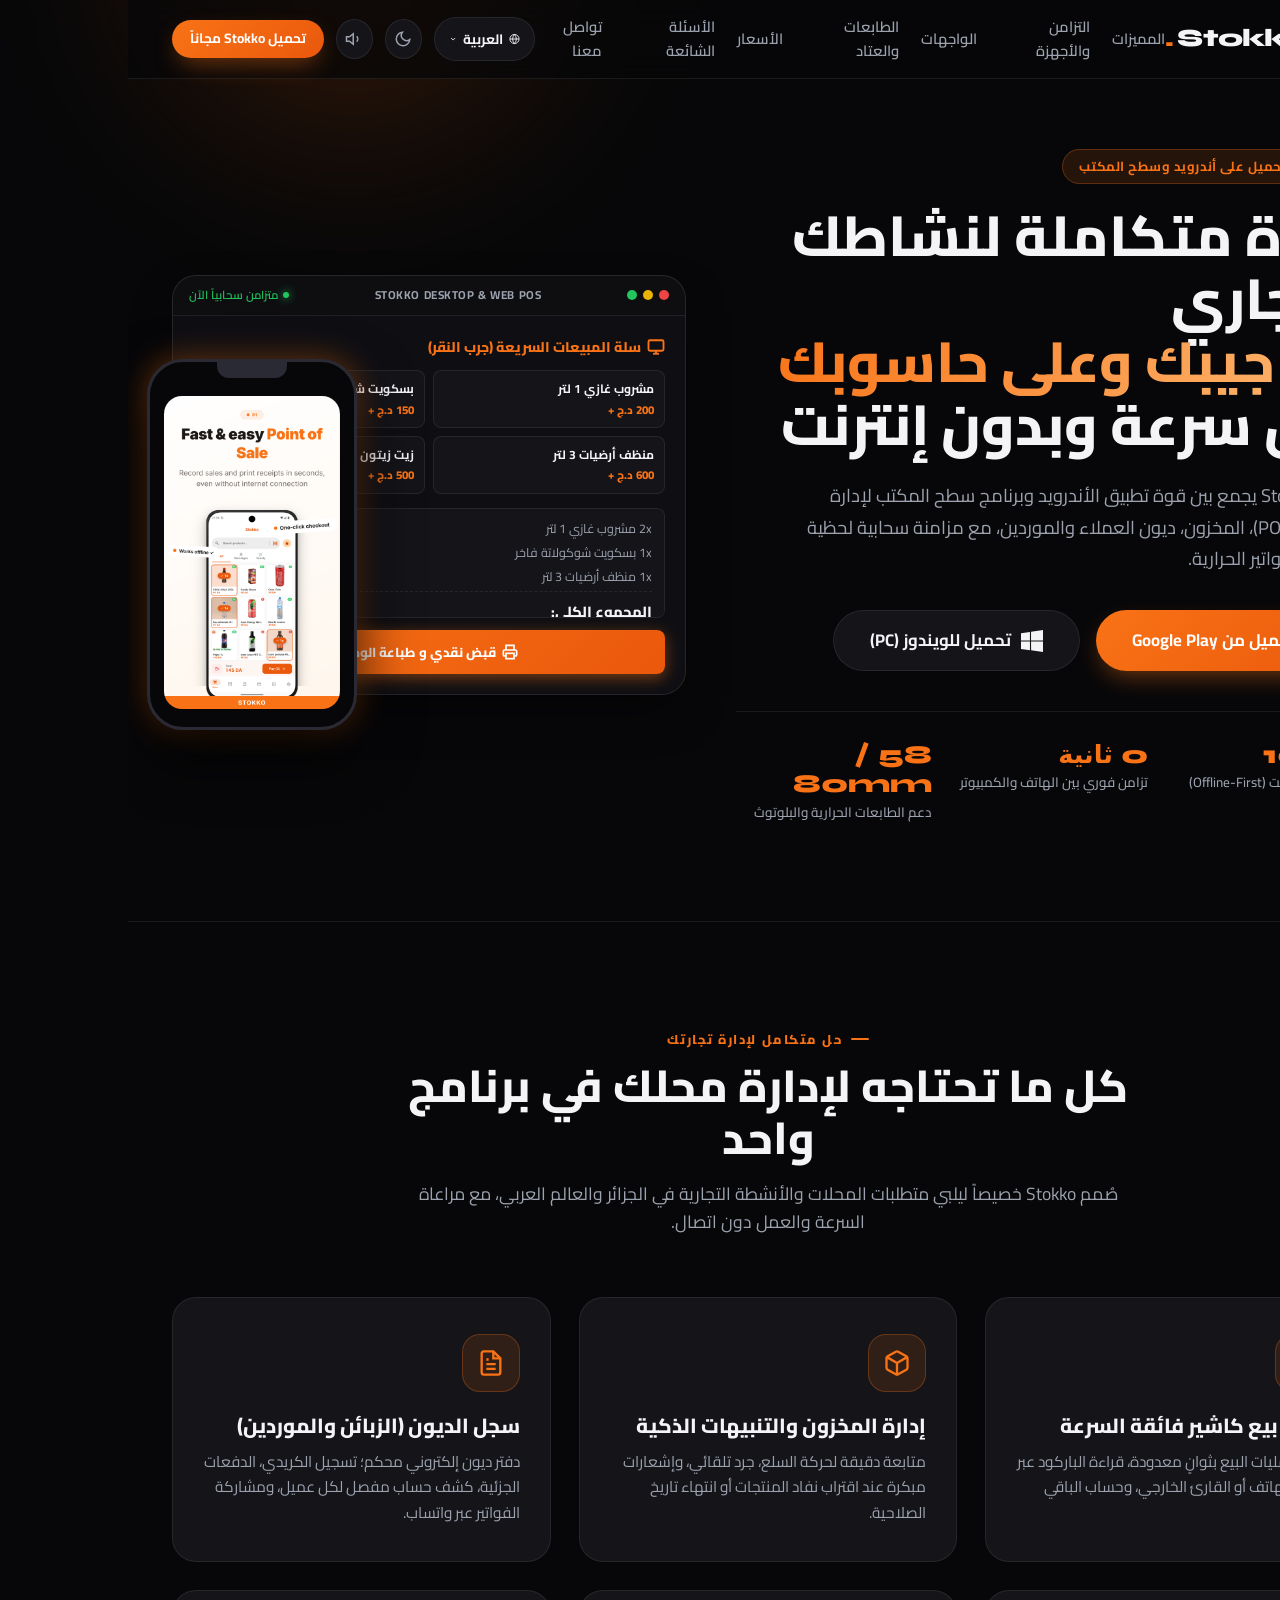
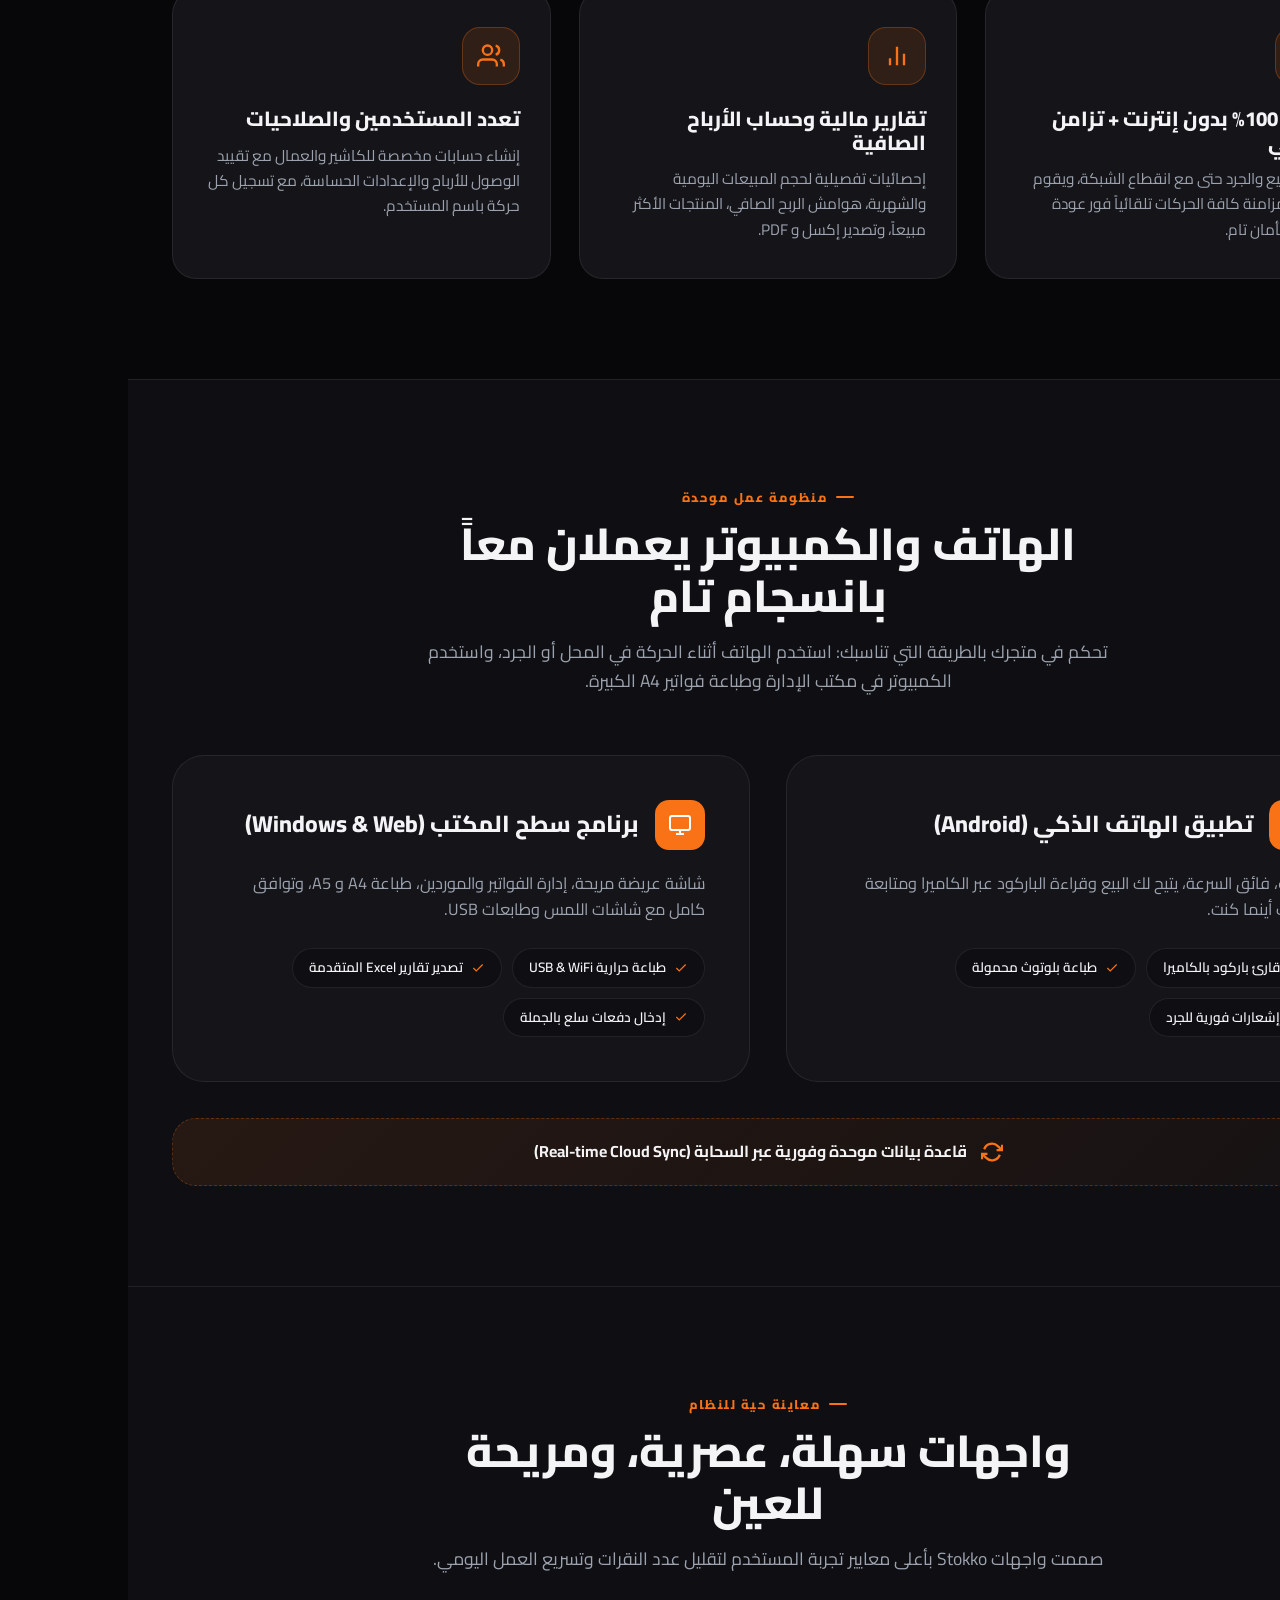
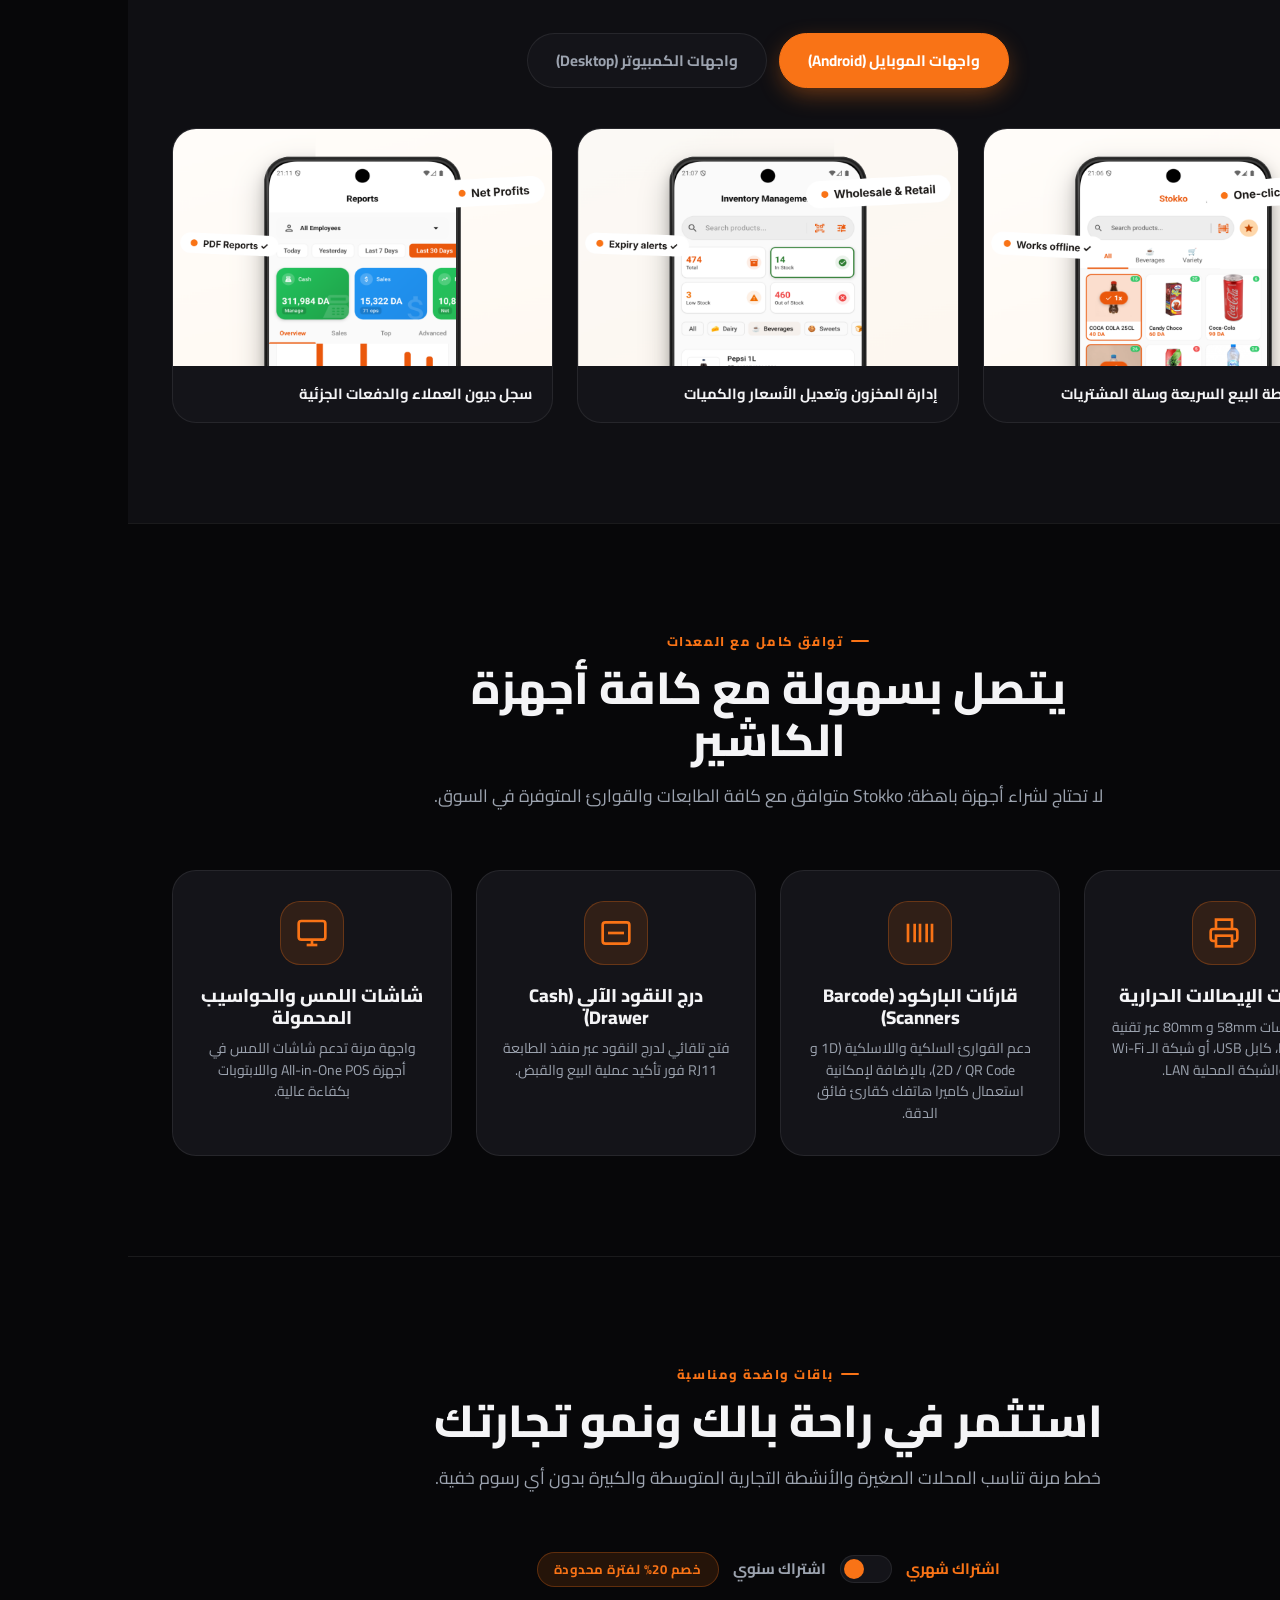
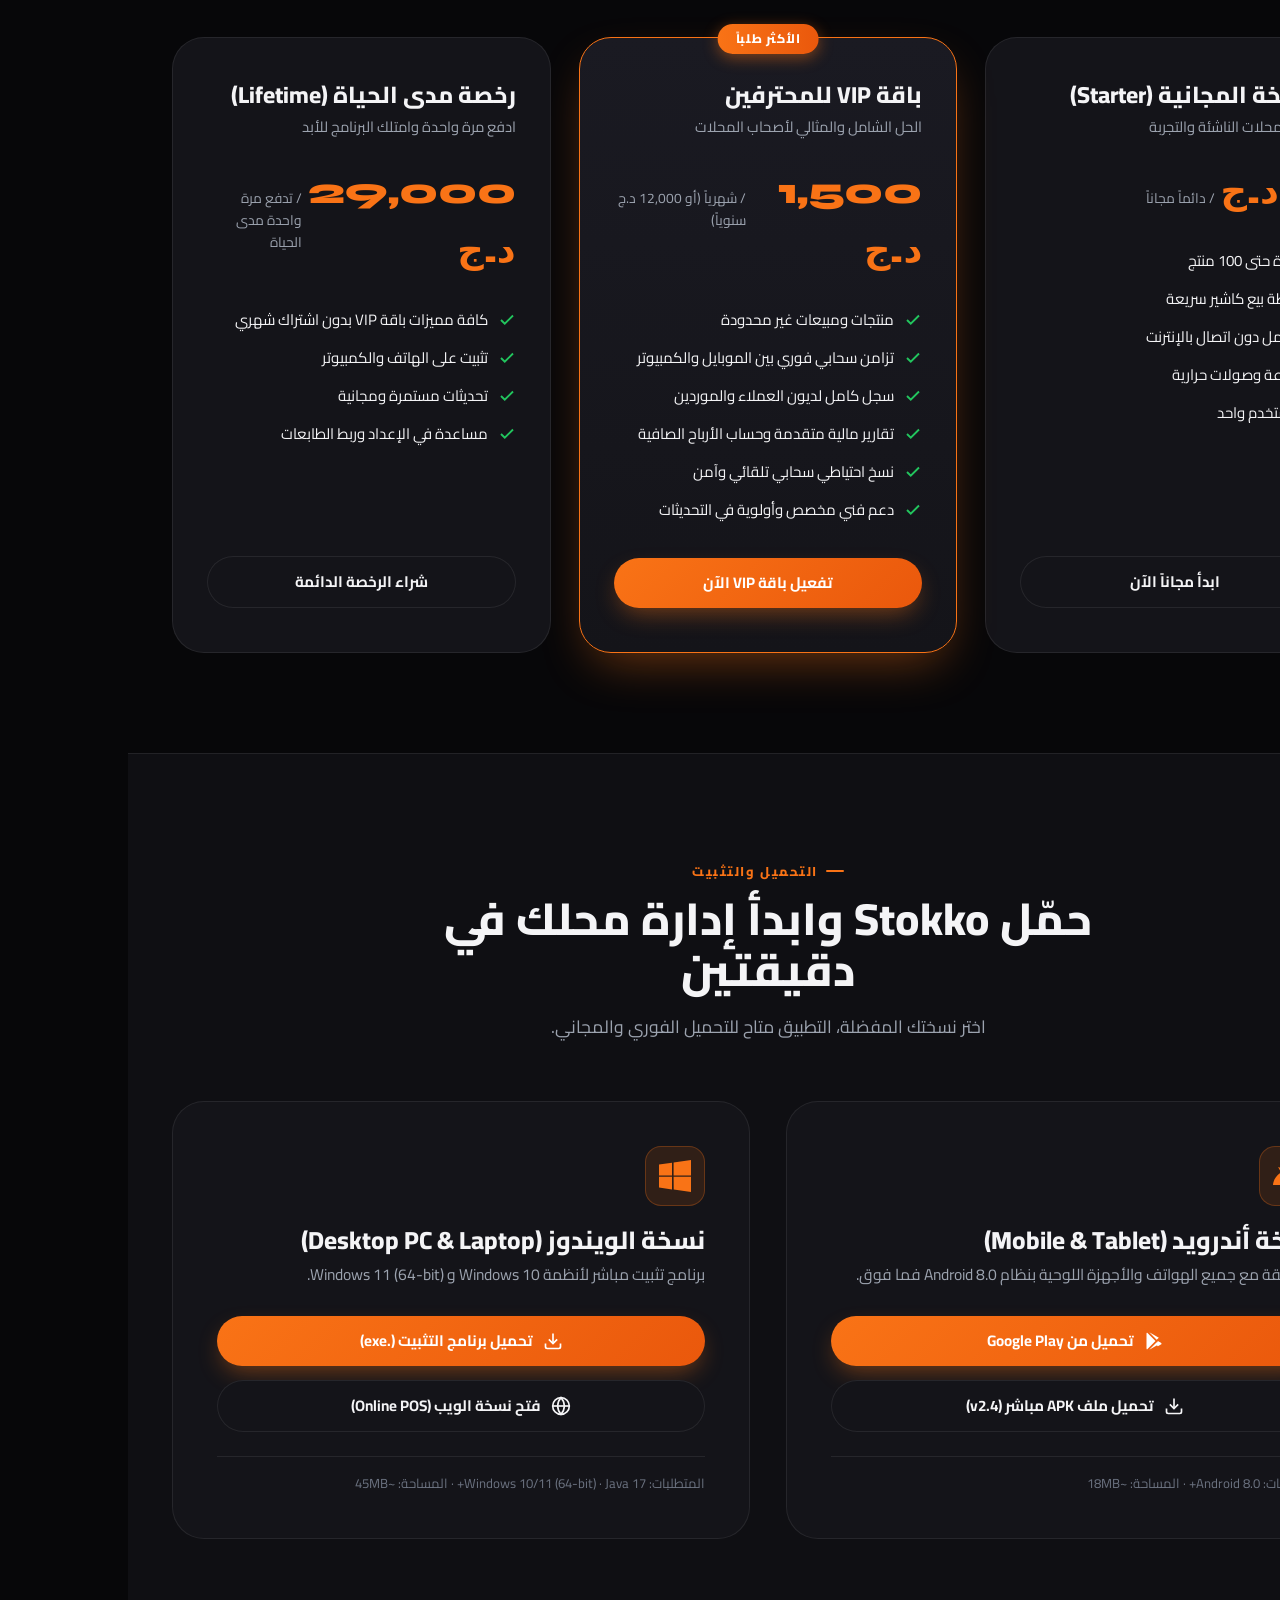
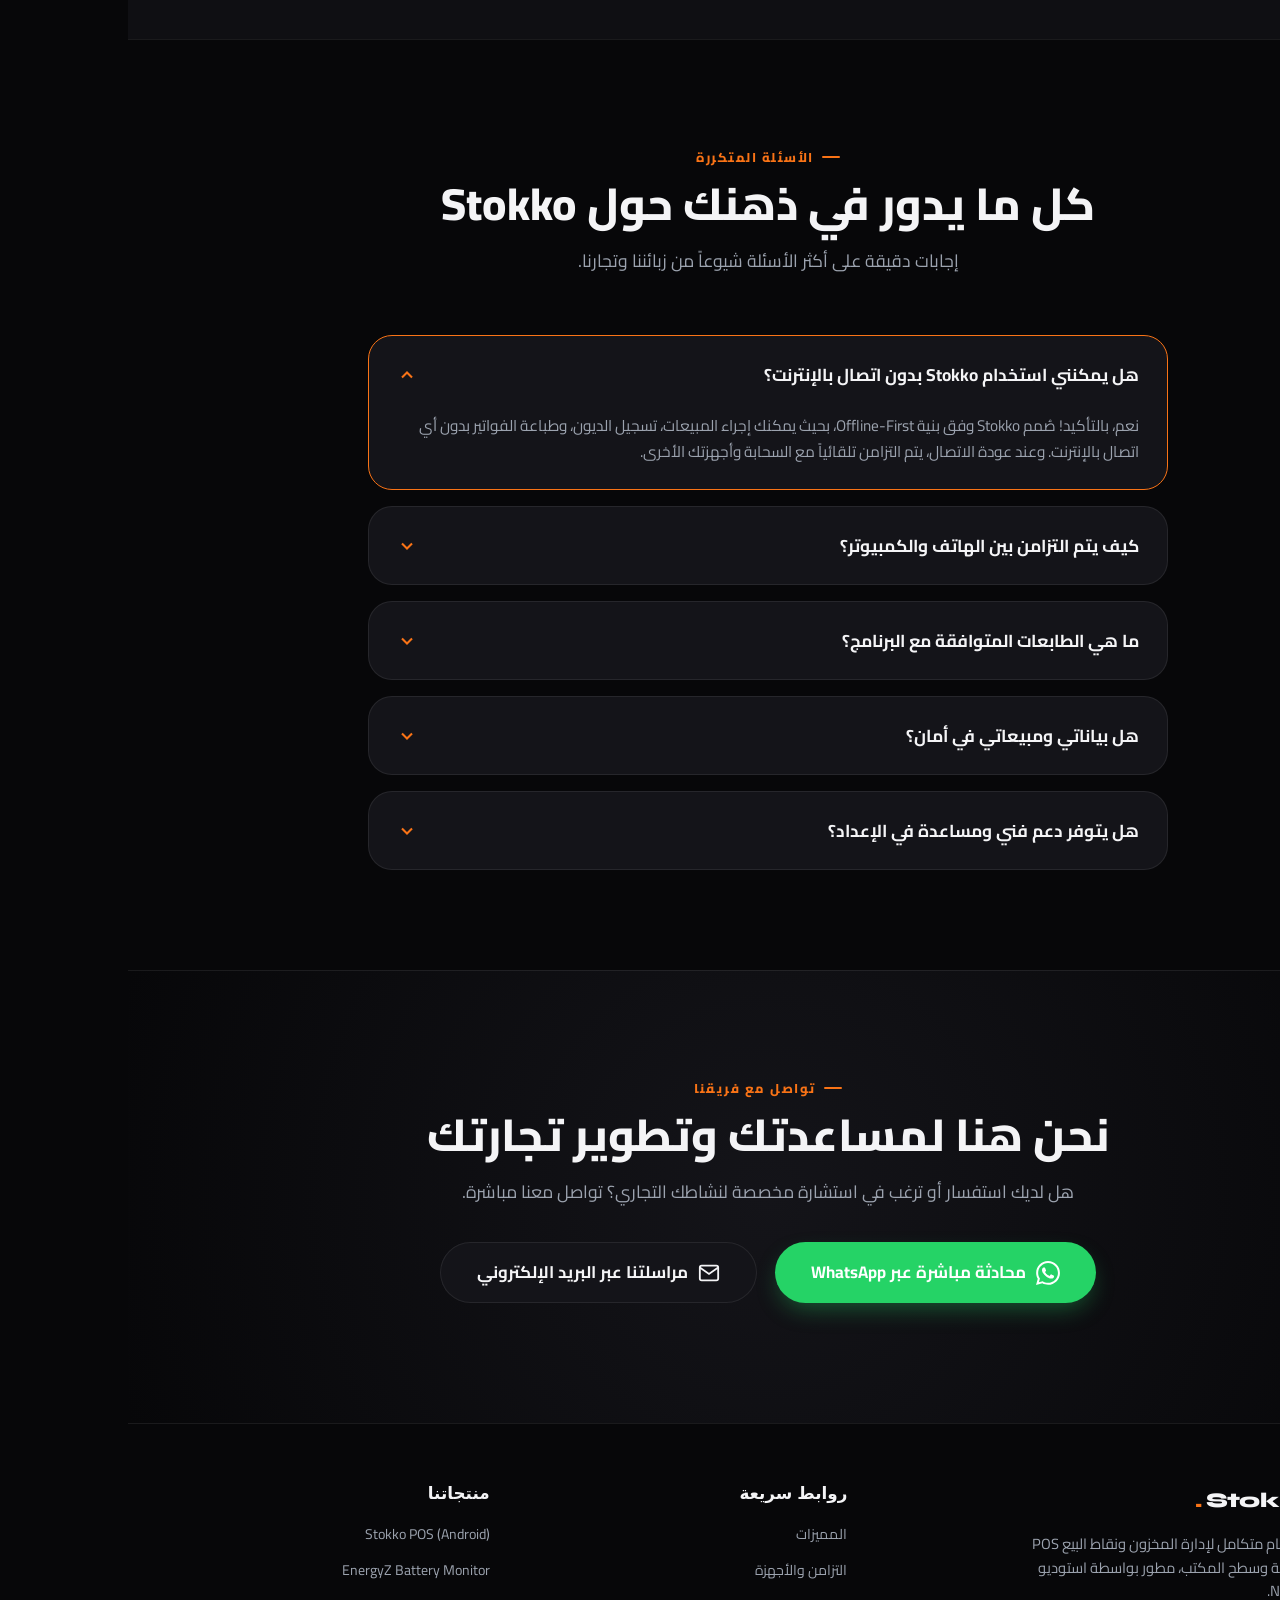
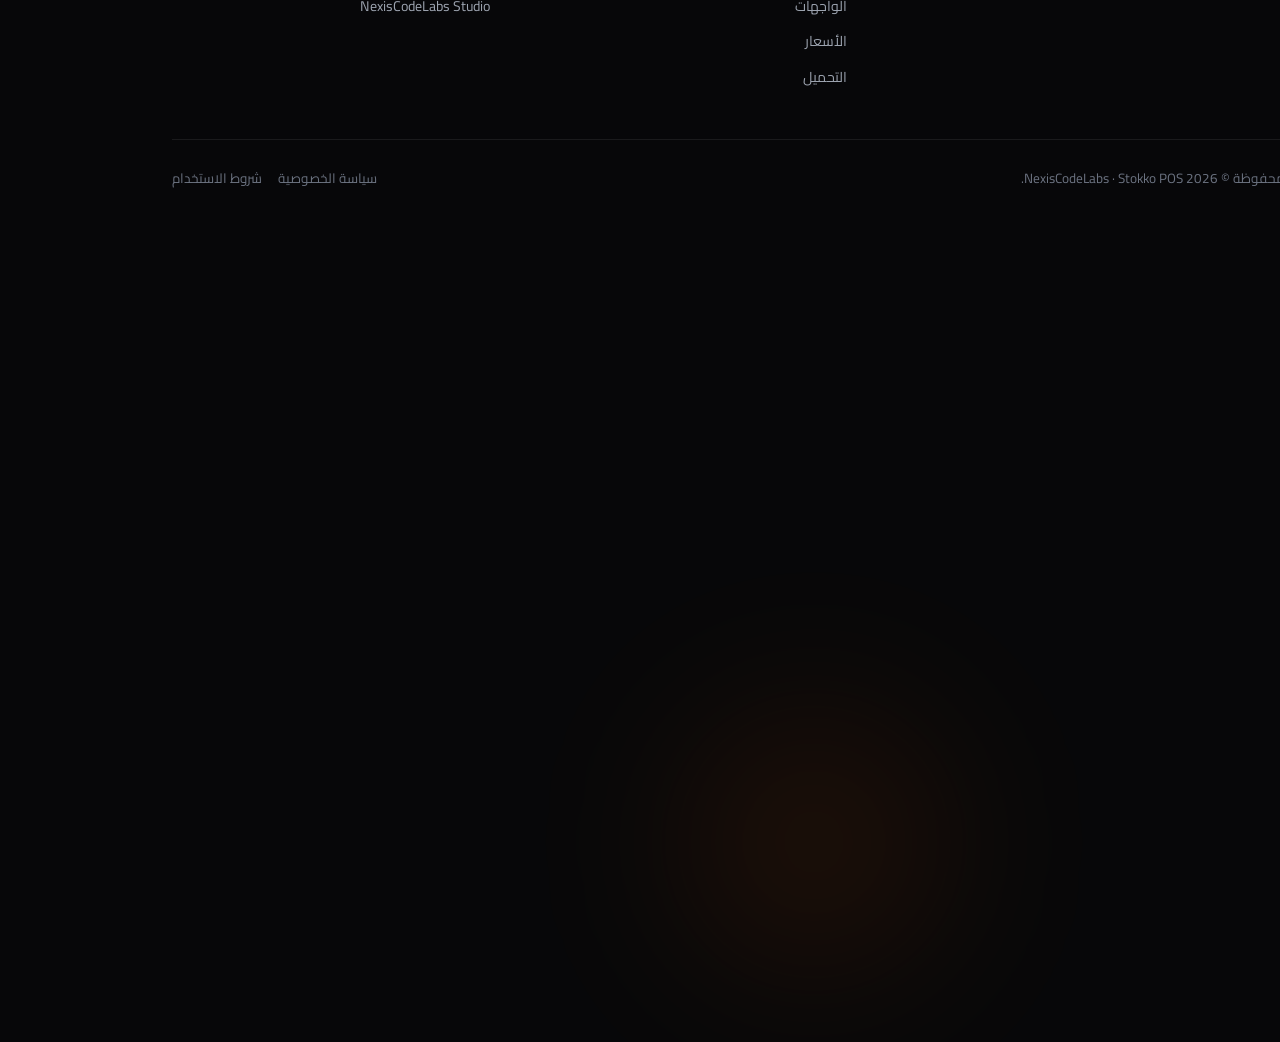
==== commit e3beeec9: "Update index.html" ====
--- a/stokko/index.html
+++ b/stokko/index.html
@@ -16,13 +16,1563 @@
   <meta property="og:url" content="https://nexiscode.online/">
   <meta property="og:title" content="Stokko — نظام الكاشير والمخزون للأندرويد والكمبيوتر">
   <meta property="og:description" content="برنامج متكامل وسريع للمحلات التجارية والشركات، يعمل بدون إنترنت مع مزامنة فورية وطباعة فواتير حرارية.">
-  <meta property="og:image" content="assets/logo.webp">
+  <meta property="og:image" content="../LOGO.png">
 
   <!-- Favicon -->
-  <link rel="icon" type="image/webp" href="assets/logo.webp">
+  <link rel="icon" type="image/webp" href="../LOGO.png">
 
   <!-- Stylesheet -->
-  <link rel="stylesheet" href="css/style.css">
+  <style>
+/* ==========================================================================
+   STOKKO POS & INVENTORY — OFFICIAL LANDING PAGE STYLESHEET
+   Brand: NexisCodeLabs · Theme: Modern Cyber Dark / Clean Light
+   ========================================================================== */
+
+@import url('https://fonts.googleapis.com/css2?family=Cairo:wght@400;500;600;700;800;900&family=DM+Sans:ital,opsz,wght@0,9..40,400;0,9..40,500;0,9..40,600;0,9..40,700;1,9..40,800&family=Syne:wght@700;800;900&display=swap');
+
+:root {
+  --primary: #f97316;
+  --primary-hover: #fb923c;
+  --primary-dark: #ea580c;
+  --primary-glow: rgba(249, 115, 22, 0.45);
+  --primary-dim: rgba(249, 115, 22, 0.12);
+  --primary-border: rgba(249, 115, 22, 0.28);
+
+  --bg: #070709;
+  --bg-soft: #0f0f13;
+  --panel: #141419;
+  --panel-hover: #1a1a22;
+  --card-border: rgba(255, 255, 255, 0.08);
+  --card-border-hover: rgba(249, 115, 22, 0.4);
+
+  --ink: #f4f4f6;
+  --ink-dim: #9ca3af;
+  --ink-muted: #6b7280;
+
+  --nav-bg: rgba(7, 7, 9, 0.75);
+  --nav-scrolled: rgba(10, 10, 14, 0.94);
+  --lightbox-bg: rgba(5, 5, 8, 0.96);
+
+  --success: #22c55e;
+  --success-glow: rgba(34, 197, 94, 0.3);
+
+  --radius-sm: 8px;
+  --radius-md: 16px;
+  --radius-lg: 24px;
+  --radius-xl: 32px;
+  --radius-full: 9999px;
+
+  --font-latin: 'DM Sans', system-ui, -apple-system, sans-serif;
+  --font-arabic: 'Cairo', 'DM Sans', system-ui, sans-serif;
+  --font-heading: 'Syne', var(--font-latin);
+
+  --shadow-card: 0 20px 50px -15px rgba(0, 0, 0, 0.6);
+  --shadow-glow: 0 0 35px -5px var(--primary-glow);
+  --transition-smooth: 0.35s cubic-bezier(0.16, 1, 0.3, 1);
+}
+
+[data-theme="light"] {
+  --bg: #f8fafc;
+  --bg-soft: #ffffff;
+  --panel: #ffffff;
+  --panel-hover: #f1f5f9;
+  --card-border: rgba(0, 0, 0, 0.08);
+  --card-border-hover: rgba(249, 115, 22, 0.5);
+
+  --ink: #0f172a;
+  --ink-dim: #475569;
+  --ink-muted: #94a3b8;
+
+  --nav-bg: rgba(248, 250, 252, 0.8);
+  --nav-scrolled: rgba(255, 255, 255, 0.96);
+  --lightbox-bg: rgba(248, 250, 252, 0.96);
+
+  --primary-glow: rgba(249, 115, 22, 0.2);
+  --primary-dim: rgba(249, 115, 22, 0.08);
+  --primary-border: rgba(249, 115, 22, 0.2);
+
+  --shadow-card: 0 20px 45px -15px rgba(0, 0, 0, 0.08);
+}
+
+*, *::before, *::after {
+  box-sizing: border-box;
+  margin: 0;
+  padding: 0;
+}
+
+html {
+  scroll-behavior: smooth;
+  font-size: 16px;
+  -webkit-text-size-adjust: 100%;
+}
+
+body {
+  background-color: var(--bg);
+  color: var(--ink);
+  font-family: var(--font-latin);
+  line-height: 1.6;
+  overflow-x: hidden;
+  -webkit-font-smoothing: antialiased;
+  -moz-osx-font-smoothing: grayscale;
+  transition: background-color 0.4s ease, color 0.4s ease;
+  position: relative;
+}
+
+html[dir="rtl"] body {
+  font-family: var(--font-arabic);
+}
+html[dir="rtl"] h1,
+html[dir="rtl"] h2,
+html[dir="rtl"] h3,
+html[dir="rtl"] .display-title {
+  font-family: var(--font-arabic);
+  font-weight: 800;
+  letter-spacing: normal;
+}
+
+h1, h2, h3, h4, .display-title {
+  font-family: var(--font-heading);
+  font-weight: 800;
+  color: var(--ink);
+  line-height: 1.15;
+}
+
+a { color: inherit; text-decoration: none; }
+img, svg { display: block; max-width: 100%; }
+button { font-family: inherit; cursor: pointer; border: none; background: transparent; color: inherit; }
+
+.wrap {
+  width: 100%;
+  max-width: 1240px;
+  margin: 0 auto;
+  padding: 0 24px;
+  position: relative;
+  z-index: 2;
+}
+
+.scroll-progress {
+  position: fixed;
+  top: 0;
+  left: 0;
+  height: 3px;
+  width: 0%;
+  z-index: 100;
+  background: linear-gradient(90deg, var(--primary-dark), var(--primary), #fdba74);
+  box-shadow: 0 0 12px var(--primary-glow);
+  transition: width 0.08s linear;
+}
+
+.aurora-bg {
+  position: absolute;
+  inset: -10% -10% auto -10%;
+  height: 120%;
+  z-index: 0;
+  pointer-events: none;
+  filter: blur(80px) saturate(140%);
+  opacity: 0.55;
+  overflow: hidden;
+}
+.aurora-blob {
+  position: absolute;
+  border-radius: 50%;
+  mix-blend-mode: screen;
+  animation: floatDrift 24s ease-in-out infinite alternate;
+}
+.aurora-blob-1 {
+  width: 550px;
+  height: 550px;
+  left: 5%;
+  top: 5%;
+  background: radial-gradient(circle, rgba(249, 115, 22, 0.45), transparent 70%);
+}
+.aurora-blob-2 {
+  width: 480px;
+  height: 480px;
+  right: 5%;
+  top: 0%;
+  background: radial-gradient(circle, rgba(234, 88, 12, 0.35), transparent 70%);
+  animation-delay: -7s;
+}
+.aurora-blob-3 {
+  width: 400px;
+  height: 400px;
+  left: 40%;
+  bottom: 0%;
+  background: radial-gradient(circle, rgba(249, 115, 22, 0.25), transparent 70%);
+  animation-delay: -14s;
+}
+@keyframes floatDrift {
+  0% { transform: translate(0, 0) scale(1); }
+  50% { transform: translate(6%, 8%) scale(1.08); }
+  100% { transform: translate(-5%, -4%) scale(0.95); }
+}
+[data-theme="light"] .aurora-bg { opacity: 0.18; filter: blur(90px); }
+
+/* --- UI Buttons & Badges --- */
+.btn {
+  display: inline-flex;
+  align-items: center;
+  justify-content: center;
+  gap: 10px;
+  padding: 13px 28px;
+  border-radius: var(--radius-full);
+  font-weight: 700;
+  font-size: 0.95rem;
+  transition: transform var(--transition-smooth), background 0.2s ease, border-color 0.2s ease, box-shadow var(--transition-smooth);
+  white-space: nowrap;
+  position: relative;
+  user-select: none;
+}
+.btn:hover { transform: translateY(-2px); }
+.btn:active { transform: translateY(0); }
+
+.btn-primary {
+  background: linear-gradient(135deg, var(--primary), var(--primary-dark));
+  color: #ffffff;
+  box-shadow: 0 10px 25px -6px var(--primary-glow);
+}
+.btn-primary:hover {
+  background: linear-gradient(135deg, #fb923c, var(--primary));
+  box-shadow: 0 16px 36px -6px var(--primary-glow);
+}
+
+.btn-outline {
+  border: 1.5px solid var(--card-border);
+  background: var(--panel);
+  color: var(--ink);
+  backdrop-filter: blur(10px);
+}
+.btn-outline:hover {
+  border-color: var(--primary);
+  color: var(--primary);
+  box-shadow: 0 10px 30px -8px var(--primary-glow);
+}
+
+.btn-white {
+  background: #ffffff;
+  color: #0f172a;
+  box-shadow: 0 10px 25px -8px rgba(0,0,0,0.3);
+}
+.btn-white:hover {
+  background: #f1f5f9;
+  transform: translateY(-2px);
+}
+
+.btn-sm { padding: 8px 18px; font-size: 0.85rem; }
+.btn-lg { padding: 16px 36px; font-size: 1.05rem; }
+
+.badge-pill {
+  display: inline-flex;
+  align-items: center;
+  gap: 8px;
+  padding: 6px 16px;
+  border-radius: var(--radius-full);
+  font-size: 0.82rem;
+  font-weight: 700;
+  letter-spacing: 0.04em;
+  background: var(--primary-dim);
+  border: 1px solid var(--primary-border);
+  color: var(--primary);
+  margin-bottom: 20px;
+}
+.badge-dot {
+  width: 8px;
+  height: 8px;
+  border-radius: 50%;
+  background: var(--primary);
+  box-shadow: 0 0 10px var(--primary);
+  animation: pulseDot 2s infinite ease-out;
+}
+@keyframes pulseDot {
+  0% { box-shadow: 0 0 0 0 rgba(249, 115, 22, 0.7); }
+  70% { box-shadow: 0 0 0 8px rgba(249, 115, 22, 0); }
+  100% { box-shadow: 0 0 0 0 rgba(249, 115, 22, 0); }
+}
+
+.eyebrow {
+  display: inline-flex;
+  align-items: center;
+  gap: 8px;
+  font-size: 0.8rem;
+  font-weight: 800;
+  text-transform: uppercase;
+  letter-spacing: 0.12em;
+  color: var(--primary);
+  margin-bottom: 12px;
+}
+.eyebrow::before {
+  content: "";
+  width: 18px;
+  height: 2px;
+  background: var(--primary);
+  border-radius: 2px;
+}
+
+.section-head {
+  max-width: 720px;
+  margin: 0 auto 60px;
+  text-align: center;
+}
+.section-head h2 {
+  font-size: clamp(2rem, 3.6vw, 2.8rem);
+  margin-bottom: 16px;
+}
+.section-head p {
+  font-size: 1.1rem;
+  color: var(--ink-dim);
+}
+
+/* --- Navigation Header --- */
+header.navbar {
+  position: sticky;
+  top: 0;
+  z-index: 90;
+  background: var(--nav-bg);
+  backdrop-filter: blur(16px);
+  border-bottom: 1px solid var(--card-border);
+  transition: background 0.3s ease, border-color 0.3s ease;
+}
+header.navbar.scrolled {
+  background: var(--nav-scrolled);
+  box-shadow: 0 10px 30px rgba(0, 0, 0, 0.15);
+}
+.nav-container {
+  display: flex;
+  align-items: center;
+  justify-content: space-between;
+  height: 78px;
+  max-width: 1240px;
+  margin: 0 auto;
+  padding: 0 24px;
+}
+.brand-group {
+  display: flex;
+  align-items: center;
+  gap: 12px;
+}
+.brand-logo {
+  width: 42px;
+  height: 42px;
+  border-radius: 12px;
+  overflow: hidden;
+  background: #000;
+  display: flex;
+  align-items: center;
+  justify-content: center;
+  box-shadow: 0 4px 15px var(--primary-glow);
+}
+.brand-logo img {
+  width: 100%;
+  height: 100%;
+  object-fit: cover;
+}
+.brand-title {
+  font-family: var(--font-heading);
+  font-size: 1.55rem;
+  font-weight: 900;
+  letter-spacing: -0.03em;
+  color: var(--ink);
+  display: flex;
+  align-items: center;
+  gap: 4px;
+}
+.brand-title span.accent {
+  color: var(--primary);
+}
+
+.nav-menu {
+  display: flex;
+  align-items: center;
+  gap: 22px;
+}
+.nav-link {
+  font-size: 0.92rem;
+  font-weight: 600;
+  color: var(--ink-dim);
+  transition: color 0.2s ease;
+  position: relative;
+  padding: 6px 0;
+}
+.nav-link:hover, .nav-link.active {
+  color: var(--ink);
+}
+.nav-link::after {
+  content: "";
+  position: absolute;
+  bottom: 0;
+  left: 0;
+  width: 0;
+  height: 2px;
+  background: var(--primary);
+  transition: width 0.3s cubic-bezier(0.16, 1, 0.3, 1);
+  border-radius: 2px;
+}
+.nav-link:hover::after, .nav-link.active::after {
+  width: 100%;
+}
+
+.nav-actions {
+  display: flex;
+  align-items: center;
+  gap: 12px;
+}
+
+.icon-ctrl-btn {
+  width: 40px;
+  height: 40px;
+  border-radius: 50%;
+  border: 1px solid var(--card-border);
+  background: var(--panel);
+  display: flex;
+  align-items: center;
+  justify-content: center;
+  color: var(--ink-dim);
+  transition: all 0.25s ease;
+}
+.icon-ctrl-btn:hover {
+  border-color: var(--primary);
+  color: var(--primary);
+  transform: translateY(-2px);
+}
+.icon-ctrl-btn svg {
+  width: 18px;
+  height: 18px;
+}
+
+[data-theme="light"] .moon-icon { display: none; }
+[data-theme="light"] .sun-icon { display: block !important; }
+[data-theme="dark"] .sun-icon { display: none; }
+[data-theme="dark"] .moon-icon { display: block !important; }
+
+.lang-selector {
+  position: relative;
+}
+.lang-btn {
+  display: flex;
+  align-items: center;
+  gap: 6px;
+  padding: 8px 14px;
+  border-radius: var(--radius-full);
+  border: 1px solid var(--card-border);
+  background: var(--panel);
+  font-size: 0.85rem;
+  font-weight: 700;
+  color: var(--ink);
+  transition: border-color 0.2s, background 0.2s;
+}
+.lang-btn:hover {
+  border-color: var(--primary);
+}
+.lang-dropdown {
+  position: absolute;
+  top: calc(100% + 8px);
+  right: 0;
+  background: var(--panel);
+  border: 1px solid var(--card-border);
+  border-radius: var(--radius-md);
+  box-shadow: var(--shadow-card);
+  padding: 6px;
+  min-width: 130px;
+  display: none;
+  flex-direction: column;
+  z-index: 100;
+}
+html[dir="rtl"] .lang-dropdown {
+  right: auto;
+  left: 0;
+}
+.lang-dropdown.open {
+  display: flex;
+  animation: dropIn 0.2s ease forwards;
+}
+@keyframes dropIn {
+  from { opacity: 0; transform: translateY(-6px); }
+  to { opacity: 1; transform: translateY(0); }
+}
+.lang-item {
+  padding: 8px 12px;
+  border-radius: var(--radius-sm);
+  font-size: 0.88rem;
+  font-weight: 600;
+  color: var(--ink-dim);
+  text-align: start;
+  display: flex;
+  align-items: center;
+  justify-content: space-between;
+  transition: background 0.2s, color 0.2s;
+}
+.lang-item:hover, .lang-item.active {
+  background: var(--primary-dim);
+  color: var(--primary);
+}
+
+.mobile-menu-toggle {
+  display: none;
+  width: 42px;
+  height: 42px;
+  border-radius: var(--radius-sm);
+  border: 1px solid var(--card-border);
+  background: var(--panel);
+  align-items: center;
+  justify-content: center;
+  color: var(--ink);
+}
+
+.mobile-nav-drawer {
+  position: fixed;
+  inset: 0;
+  z-index: 95;
+  background: var(--bg);
+  padding: 100px 30px 40px;
+  display: flex;
+  flex-direction: column;
+  gap: 20px;
+  transform: translateY(-100%);
+  transition: transform 0.4s cubic-bezier(0.16, 1, 0.3, 1);
+  overflow-y: auto;
+}
+.mobile-nav-drawer.open {
+  transform: translateY(0);
+}
+.mobile-nav-drawer .nav-link {
+  font-size: 1.3rem;
+  font-weight: 700;
+}
+
+/* ==========================================================================
+   HERO SECTION & DUAL DEVICE SHOWCASE
+   ========================================================================== */
+.hero-section {
+  padding: 70px 0 100px;
+  position: relative;
+  overflow: hidden;
+}
+.hero-grid {
+  display: grid;
+  grid-template-columns: 1.1fr 0.9fr;
+  gap: 50px;
+  align-items: center;
+}
+.hero-content {
+  position: relative;
+  z-index: 3;
+}
+.hero-title {
+  font-size: clamp(2.3rem, 4.4vw, 3.6rem);
+  line-height: 1.12;
+  margin-bottom: 24px;
+  letter-spacing: -0.02em;
+}
+.hero-title .highlight {
+  background: linear-gradient(120deg, var(--primary), #fdba74);
+  -webkit-background-clip: text;
+  -webkit-text-fill-color: transparent;
+}
+.hero-desc {
+  font-size: 1.15rem;
+  color: var(--ink-dim);
+  max-width: 580px;
+  line-height: 1.7;
+  margin-bottom: 36px;
+}
+.hero-buttons {
+  display: flex;
+  gap: 16px;
+  flex-wrap: wrap;
+  margin-bottom: 40px;
+}
+.hero-stats-strip {
+  display: grid;
+  grid-template-columns: repeat(3, 1fr);
+  gap: 20px;
+  padding-top: 28px;
+  border-top: 1px solid var(--card-border);
+}
+.hero-stat-item h4 {
+  font-size: 1.6rem;
+  color: var(--primary);
+  font-family: var(--font-heading);
+  margin-bottom: 4px;
+}
+.hero-stat-item p {
+  font-size: 0.84rem;
+  color: var(--ink-dim);
+  font-weight: 500;
+  line-height: 1.35;
+}
+
+.hero-mockups-wrap {
+  position: relative;
+  display: flex;
+  align-items: center;
+  justify-content: center;
+  perspective: 1200px;
+}
+
+.laptop-frame {
+  width: 100%;
+  max-width: 540px;
+  background: var(--panel);
+  border: 1px solid var(--card-border);
+  border-radius: var(--radius-lg);
+  box-shadow: var(--shadow-card);
+  overflow: hidden;
+  position: relative;
+  transition: transform 0.5s cubic-bezier(0.16, 1, 0.3, 1);
+}
+.laptop-frame:hover {
+  transform: rotateY(-3deg) rotateX(2deg) translateY(-6px);
+  border-color: var(--card-border-hover);
+  box-shadow: 0 30px 70px -20px var(--primary-glow);
+}
+.laptop-topbar {
+  display: flex;
+  align-items: center;
+  justify-content: space-between;
+  padding: 10px 16px;
+  background: rgba(0, 0, 0, 0.3);
+  border-bottom: 1px solid var(--card-border);
+}
+.window-dots {
+  display: flex;
+  gap: 6px;
+}
+.window-dots span {
+  width: 10px;
+  height: 10px;
+  border-radius: 50%;
+}
+.dot-red { background: #ef4444; }
+.dot-yellow { background: #eab308; }
+.dot-green { background: #22c55e; }
+.laptop-badge {
+  font-size: 0.72rem;
+  font-weight: 700;
+  color: var(--ink-dim);
+  letter-spacing: 0.05em;
+  text-transform: uppercase;
+}
+.laptop-screen {
+  padding: 20px;
+  background: var(--bg-soft);
+  min-height: 280px;
+}
+
+.phone-mockup-float {
+  position: absolute;
+  width: 210px;
+  bottom: -35px;
+  right: -25px;
+  background: var(--bg);
+  border: 3px solid #2a2a35;
+  border-radius: 36px;
+  box-shadow: 0 25px 60px rgba(0,0,0,0.8), 0 0 30px var(--primary-glow);
+  overflow: hidden;
+  z-index: 4;
+  animation: floatPhone 6s ease-in-out infinite alternate;
+}
+html[dir="rtl"] .phone-mockup-float {
+  right: auto;
+  left: -25px;
+}
+@keyframes floatPhone {
+  0% { transform: translateY(0px) rotate(1deg); }
+  100% { transform: translateY(-14px) rotate(-2deg); }
+}
+.phone-notch {
+  width: 70px;
+  height: 16px;
+  background: #2a2a35;
+  border-radius: 0 0 12px 12px;
+  margin: 0 auto 8px;
+}
+.phone-screen {
+  padding: 10px 14px 18px;
+  font-size: 0.8rem;
+}
+
+.pos-sim-header {
+  display: flex;
+  justify-content: space-between;
+  align-items: center;
+  margin-bottom: 12px;
+}
+.pos-sim-title {
+  font-size: 0.88rem;
+  font-weight: 800;
+  color: var(--primary);
+  display: flex;
+  align-items: center;
+  gap: 6px;
+}
+.sync-indicator {
+  display: flex;
+  align-items: center;
+  gap: 5px;
+  font-size: 0.72rem;
+  font-weight: 600;
+  color: var(--success);
+}
+.sync-indicator::before {
+  content: "";
+  width: 6px;
+  height: 6px;
+  border-radius: 50%;
+  background: var(--success);
+  box-shadow: 0 0 8px var(--success);
+}
+
+.pos-products-grid {
+  display: grid;
+  grid-template-columns: 1fr 1fr;
+  gap: 8px;
+  margin-bottom: 14px;
+}
+.pos-prod-chip {
+  padding: 8px 10px;
+  background: var(--panel);
+  border: 1px solid var(--card-border);
+  border-radius: var(--radius-sm);
+  cursor: pointer;
+  transition: all 0.2s ease;
+  display: flex;
+  flex-direction: column;
+  gap: 2px;
+}
+.pos-prod-chip:hover {
+  border-color: var(--primary);
+  transform: scale(1.03);
+  background: var(--primary-dim);
+}
+.pos-prod-name {
+  font-size: 0.76rem;
+  font-weight: 700;
+  color: var(--ink);
+  white-space: nowrap;
+  overflow: hidden;
+  text-overflow: ellipsis;
+}
+.pos-prod-price {
+  font-size: 0.72rem;
+  font-weight: 800;
+  color: var(--primary);
+}
+
+.pos-cart-box {
+  background: var(--panel);
+  border: 1px solid var(--card-border);
+  border-radius: var(--radius-sm);
+  padding: 10px 12px;
+  margin-bottom: 12px;
+  max-height: 110px;
+  overflow-y: auto;
+}
+.pos-cart-row {
+  display: flex;
+  justify-content: space-between;
+  font-size: 0.78rem;
+  margin-bottom: 4px;
+  color: var(--ink-dim);
+}
+.pos-cart-total {
+  display: flex;
+  justify-content: space-between;
+  align-items: center;
+  font-size: 0.92rem;
+  font-weight: 800;
+  color: var(--ink);
+  padding-top: 6px;
+  border-top: 1px dashed var(--card-border);
+}
+.pos-cart-total .val {
+  color: var(--primary);
+  font-size: 1.1rem;
+}
+
+.pos-pay-btn {
+  width: 100%;
+  padding: 10px;
+  background: linear-gradient(135deg, var(--primary), var(--primary-dark));
+  color: #fff;
+  border-radius: var(--radius-sm);
+  font-weight: 800;
+  font-size: 0.82rem;
+  display: flex;
+  align-items: center;
+  justify-content: center;
+  gap: 6px;
+  box-shadow: 0 4px 15px var(--primary-glow);
+  transition: transform 0.2s ease;
+}
+.pos-pay-btn:hover {
+  transform: translateY(-2px);
+}
+
+.pos-toast {
+  position: fixed;
+  bottom: 24px;
+  left: 50%;
+  transform: translateX(-50%) translateY(100px);
+  background: var(--panel);
+  border: 1px solid var(--primary);
+  box-shadow: 0 10px 30px var(--primary-glow);
+  color: #fff;
+  padding: 12px 24px;
+  border-radius: var(--radius-full);
+  font-size: 0.92rem;
+  font-weight: 700;
+  display: flex;
+  align-items: center;
+  gap: 10px;
+  z-index: 9999;
+  opacity: 0;
+  transition: all 0.35s cubic-bezier(0.16, 1, 0.3, 1);
+  pointer-events: none;
+}
+.pos-toast.show {
+  transform: translateX(-50%) translateY(0);
+  opacity: 1;
+}
+
+/* ==========================================================================
+   FEATURES SECTION
+   ========================================================================== */
+.features-section {
+  padding: 100px 0;
+  border-top: 1px solid var(--card-border);
+  position: relative;
+}
+.features-grid {
+  display: grid;
+  grid-template-columns: repeat(3, 1fr);
+  gap: 28px;
+}
+.feature-card {
+  background: var(--panel);
+  border: 1px solid var(--card-border);
+  border-radius: var(--radius-lg);
+  padding: 36px 30px;
+  position: relative;
+  overflow: hidden;
+  transition: transform var(--transition-smooth), border-color 0.3s ease, box-shadow var(--transition-smooth);
+}
+.feature-card::before {
+  content: "";
+  position: absolute;
+  top: 0;
+  left: 0;
+  width: 100%;
+  height: 3px;
+  background: linear-gradient(90deg, transparent, var(--primary), transparent);
+  opacity: 0;
+  transition: opacity 0.3s ease;
+}
+.feature-card:hover {
+  transform: translateY(-8px);
+  border-color: var(--card-border-hover);
+  box-shadow: 0 25px 60px -20px var(--primary-glow);
+}
+.feature-card:hover::before {
+  opacity: 1;
+}
+
+.feature-icon-box {
+  width: 58px;
+  height: 58px;
+  border-radius: 18px;
+  background: var(--primary-dim);
+  border: 1px solid var(--primary-border);
+  display: flex;
+  align-items: center;
+  justify-content: center;
+  color: var(--primary);
+  margin-bottom: 22px;
+}
+.feature-icon-box svg {
+  width: 28px;
+  height: 28px;
+}
+.feature-card h3 {
+  font-size: 1.28rem;
+  margin-bottom: 12px;
+}
+.feature-card p {
+  font-size: 0.96rem;
+  color: var(--ink-dim);
+  line-height: 1.65;
+}
+
+/* ==========================================================================
+   ECOSYSTEM / SYNC SECTION
+   ========================================================================== */
+.ecosystem-section {
+  padding: 100px 0;
+  background: var(--bg-soft);
+  border-top: 1px solid var(--card-border);
+  position: relative;
+}
+.ecosystem-grid {
+  display: grid;
+  grid-template-columns: 1fr 1fr;
+  gap: 36px;
+  margin-top: 50px;
+}
+.eco-card {
+  background: var(--panel);
+  border: 1px solid var(--card-border);
+  border-radius: var(--radius-xl);
+  padding: 44px;
+  position: relative;
+  overflow: hidden;
+  transition: all 0.35s ease;
+}
+.eco-card:hover {
+  border-color: var(--primary);
+  box-shadow: 0 30px 70px -25px var(--primary-glow);
+}
+.eco-card-header {
+  display: flex;
+  align-items: center;
+  gap: 16px;
+  margin-bottom: 20px;
+}
+.eco-card-icon {
+  width: 50px;
+  height: 50px;
+  border-radius: 14px;
+  background: var(--primary);
+  color: #fff;
+  display: flex;
+  align-items: center;
+  justify-content: center;
+}
+.eco-card-icon svg {
+  width: 24px;
+  height: 24px;
+}
+.eco-card h3 {
+  font-size: 1.45rem;
+}
+.eco-card p {
+  color: var(--ink-dim);
+  font-size: 1.02rem;
+  margin-bottom: 26px;
+}
+.eco-pills {
+  display: flex;
+  flex-wrap: wrap;
+  gap: 10px;
+}
+.eco-pill {
+  display: inline-flex;
+  align-items: center;
+  gap: 8px;
+  padding: 8px 16px;
+  border-radius: var(--radius-full);
+  background: var(--bg-soft);
+  border: 1px solid var(--card-border);
+  font-size: 0.85rem;
+  font-weight: 600;
+  color: var(--ink);
+}
+.eco-pill svg {
+  width: 14px;
+  height: 14px;
+  color: var(--primary);
+}
+
+.sync-banner-bar {
+  margin-top: 36px;
+  background: linear-gradient(135deg, rgba(249, 115, 22, 0.1), rgba(249, 115, 22, 0.03));
+  border: 1px dashed var(--primary-border);
+  border-radius: var(--radius-lg);
+  padding: 20px 30px;
+  display: flex;
+  align-items: center;
+  justify-content: center;
+  gap: 14px;
+  font-weight: 700;
+  font-size: 1rem;
+  color: var(--ink);
+}
+.sync-banner-bar svg {
+  width: 22px;
+  height: 22px;
+  color: var(--primary);
+  animation: spinSlow 12s linear infinite;
+}
+@keyframes spinSlow {
+  100% { transform: rotate(360deg); }
+}
+
+/* ==========================================================================
+   HARDWARE & PRINTERS SECTION
+   ========================================================================== */
+.hardware-section {
+  padding: 100px 0;
+  border-top: 1px solid var(--card-border);
+}
+.hardware-grid {
+  display: grid;
+  grid-template-columns: repeat(4, 1fr);
+  gap: 24px;
+}
+.hardware-card {
+  background: var(--panel);
+  border: 1px solid var(--card-border);
+  border-radius: var(--radius-lg);
+  padding: 30px 24px;
+  text-align: center;
+  transition: all 0.3s ease;
+}
+.hardware-card:hover {
+  transform: translateY(-6px);
+  border-color: var(--primary);
+  box-shadow: 0 20px 45px -15px var(--primary-glow);
+}
+.hw-icon {
+  width: 64px;
+  height: 64px;
+  border-radius: 20px;
+  background: var(--primary-dim);
+  border: 1px solid var(--primary-border);
+  color: var(--primary);
+  display: flex;
+  align-items: center;
+  justify-content: center;
+  margin: 0 auto 20px;
+}
+.hw-icon svg {
+  width: 32px;
+  height: 32px;
+}
+.hardware-card h3 {
+  font-size: 1.15rem;
+  margin-bottom: 10px;
+}
+.hardware-card p {
+  font-size: 0.88rem;
+  color: var(--ink-dim);
+  line-height: 1.55;
+}
+
+/* ==========================================================================
+   SHOWCASE / SCREENSHOTS GALLERY & LIGHTBOX
+   ========================================================================== */
+.showcase-section {
+  padding: 100px 0;
+  background: var(--bg-soft);
+  border-top: 1px solid var(--card-border);
+}
+.showcase-tabs {
+  display: flex;
+  justify-content: center;
+  gap: 12px;
+  margin-bottom: 40px;
+}
+.showcase-tab-btn {
+  padding: 12px 28px;
+  border-radius: var(--radius-full);
+  border: 1px solid var(--card-border);
+  background: var(--panel);
+  font-weight: 700;
+  font-size: 0.95rem;
+  color: var(--ink-dim);
+  transition: all 0.25s ease;
+}
+.showcase-tab-btn.active, .showcase-tab-btn:hover {
+  background: var(--primary);
+  color: #fff;
+  border-color: var(--primary);
+  box-shadow: 0 8px 24px -4px var(--primary-glow);
+}
+
+.gallery-grid {
+  display: grid;
+  grid-template-columns: repeat(3, 1fr);
+  gap: 24px;
+}
+.gallery-item {
+  background: var(--panel);
+  border: 1px solid var(--card-border);
+  border-radius: var(--radius-lg);
+  overflow: hidden;
+  cursor: pointer;
+  position: relative;
+  transition: transform 0.4s ease, border-color 0.3s ease, box-shadow 0.4s ease;
+}
+.gallery-item:hover {
+  transform: translateY(-8px) scale(1.02);
+  border-color: var(--primary);
+  box-shadow: 0 25px 60px -20px var(--primary-glow);
+}
+.gallery-thumb-wrap {
+  aspect-ratio: 16/10;
+  background: #0d0d12;
+  overflow: hidden;
+  position: relative;
+  display: flex;
+  align-items: center;
+  justify-content: center;
+}
+.gallery-thumb-wrap img {
+  width: 100%;
+  height: 100%;
+  object-fit: cover;
+  transition: transform 0.5s ease;
+}
+.gallery-item:hover .gallery-thumb-wrap img {
+  transform: scale(1.06);
+}
+.gallery-zoom-overlay {
+  position: absolute;
+  inset: 0;
+  background: rgba(0, 0, 0, 0.45);
+  display: flex;
+  align-items: center;
+  justify-content: center;
+  opacity: 0;
+  transition: opacity 0.3s ease;
+  color: #fff;
+}
+.gallery-item:hover .gallery-zoom-overlay {
+  opacity: 1;
+}
+.gallery-caption {
+  padding: 16px 20px;
+  font-size: 0.92rem;
+  font-weight: 700;
+  color: var(--ink);
+}
+
+.lightbox-modal {
+  position: fixed;
+  inset: 0;
+  z-index: 9999;
+  background: var(--lightbox-bg);
+  backdrop-filter: blur(12px);
+  display: flex;
+  align-items: center;
+  justify-content: center;
+  opacity: 0;
+  pointer-events: none;
+  transition: opacity 0.3s ease;
+}
+.lightbox-modal.active {
+  opacity: 1;
+  pointer-events: all;
+}
+.lightbox-close {
+  position: absolute;
+  top: 24px;
+  right: 24px;
+  width: 44px;
+  height: 44px;
+  border-radius: 50%;
+  background: var(--panel);
+  border: 1px solid var(--card-border);
+  color: var(--ink);
+  display: flex;
+  align-items: center;
+  justify-content: center;
+  font-size: 1.6rem;
+  cursor: pointer;
+  transition: all 0.2s ease;
+  z-index: 10;
+}
+html[dir="rtl"] .lightbox-close {
+  right: auto;
+  left: 24px;
+}
+.lightbox-close:hover {
+  background: var(--primary);
+  color: #fff;
+}
+.lightbox-img-box {
+  max-width: 90vw;
+  max-height: 85vh;
+  border-radius: var(--radius-lg);
+  overflow: hidden;
+  box-shadow: 0 25px 80px rgba(0,0,0,0.8);
+}
+.lightbox-img-box img {
+  width: 100%;
+  height: auto;
+  max-height: 85vh;
+  object-fit: contain;
+}
+
+/* ==========================================================================
+   PRICING PLANS SECTION
+   ========================================================================== */
+.pricing-section {
+  padding: 100px 0;
+  border-top: 1px solid var(--card-border);
+}
+.pricing-toggle-wrap {
+  display: flex;
+  align-items: center;
+  justify-content: center;
+  gap: 14px;
+  margin-bottom: 50px;
+}
+.pricing-toggle-btn {
+  font-size: 0.95rem;
+  font-weight: 700;
+  color: var(--ink-dim);
+  cursor: pointer;
+}
+.pricing-toggle-btn.active {
+  color: var(--primary);
+}
+.switch-bar {
+  width: 52px;
+  height: 28px;
+  background: var(--panel);
+  border: 1px solid var(--card-border);
+  border-radius: var(--radius-full);
+  position: relative;
+  cursor: pointer;
+  transition: background 0.3s;
+}
+.switch-knob {
+  position: absolute;
+  top: 3px;
+  left: 3px;
+  width: 20px;
+  height: 20px;
+  background: var(--primary);
+  border-radius: 50%;
+  transition: transform 0.3s cubic-bezier(0.16, 1, 0.3, 1);
+}
+.switch-bar.yearly .switch-knob {
+  transform: translateX(24px);
+}
+html[dir="rtl"] .switch-bar.yearly .switch-knob {
+  transform: translateX(-24px);
+}
+
+.pricing-grid {
+  display: grid;
+  grid-template-columns: repeat(3, 1fr);
+  gap: 28px;
+  align-items: stretch;
+}
+.pricing-card {
+  background: var(--panel);
+  border: 1px solid var(--card-border);
+  border-radius: var(--radius-xl);
+  padding: 44px 34px;
+  display: flex;
+  flex-direction: column;
+  position: relative;
+  transition: all 0.35s ease;
+}
+.pricing-card:hover {
+  transform: translateY(-8px);
+  border-color: var(--primary);
+  box-shadow: 0 25px 60px -20px var(--primary-glow);
+}
+.pricing-card.popular {
+  border-color: var(--primary);
+  background: linear-gradient(180deg, var(--panel-hover), var(--panel));
+  box-shadow: 0 20px 50px -15px var(--primary-glow);
+}
+.popular-badge {
+  position: absolute;
+  top: -14px;
+  left: 50%;
+  transform: translateX(-50%);
+  background: linear-gradient(90deg, var(--primary), var(--primary-dark));
+  color: #fff;
+  font-size: 0.78rem;
+  font-weight: 800;
+  letter-spacing: 0.06em;
+  padding: 5px 18px;
+  border-radius: var(--radius-full);
+  box-shadow: 0 4px 15px var(--primary-glow);
+  white-space: nowrap;
+}
+
+.pricing-card h3 {
+  font-size: 1.45rem;
+  margin-bottom: 6px;
+}
+.pricing-card .plan-desc {
+  font-size: 0.92rem;
+  color: var(--ink-dim);
+  margin-bottom: 24px;
+}
+.pricing-card .price-row {
+  margin-bottom: 28px;
+  display: flex;
+  align-items: baseline;
+  gap: 6px;
+}
+.pricing-card .price-row .amount {
+  font-size: 2.3rem;
+  font-weight: 900;
+  color: var(--primary);
+  font-family: var(--font-heading);
+}
+.pricing-card .price-row .period {
+  font-size: 0.86rem;
+  color: var(--ink-dim);
+}
+
+.pricing-features {
+  list-style: none;
+  margin-bottom: 36px;
+  flex-grow: 1;
+  display: flex;
+  flex-direction: column;
+  gap: 14px;
+}
+.pricing-features li {
+  display: flex;
+  align-items: center;
+  gap: 10px;
+  font-size: 0.94rem;
+  color: var(--ink);
+}
+.pricing-features li svg {
+  width: 18px;
+  height: 18px;
+  color: var(--success);
+  flex-shrink: 0;
+}
+
+/* ==========================================================================
+   DOWNLOAD CENTER SECTION
+   ========================================================================== */
+.download-section {
+  padding: 100px 0;
+  background: var(--bg-soft);
+  border-top: 1px solid var(--card-border);
+}
+.download-grid {
+  display: grid;
+  grid-template-columns: 1fr 1fr;
+  gap: 36px;
+}
+.dl-platform-card {
+  background: var(--panel);
+  border: 1px solid var(--card-border);
+  border-radius: var(--radius-xl);
+  padding: 44px;
+  display: flex;
+  flex-direction: column;
+  position: relative;
+  transition: all 0.35s ease;
+}
+.dl-platform-card:hover {
+  border-color: var(--primary);
+  box-shadow: 0 30px 70px -25px var(--primary-glow);
+}
+.dl-card-icon-wrap {
+  width: 60px;
+  height: 60px;
+  border-radius: 16px;
+  background: var(--primary-dim);
+  border: 1px solid var(--primary-border);
+  color: var(--primary);
+  display: flex;
+  align-items: center;
+  justify-content: center;
+  margin-bottom: 20px;
+}
+.dl-card-icon-wrap svg {
+  width: 32px;
+  height: 32px;
+}
+.dl-platform-card h3 {
+  font-size: 1.55rem;
+  margin-bottom: 8px;
+}
+.dl-platform-card p {
+  color: var(--ink-dim);
+  font-size: 0.98rem;
+  margin-bottom: 28px;
+}
+.dl-actions-group {
+  display: flex;
+  flex-direction: column;
+  gap: 14px;
+  margin-bottom: 24px;
+}
+.dl-req-specs {
+  font-size: 0.82rem;
+  color: var(--ink-muted);
+  border-top: 1px solid var(--card-border);
+  padding-top: 16px;
+}
+
+/* ==========================================================================
+   FAQ SECTION
+   ========================================================================== */
+.faq-section {
+  padding: 100px 0;
+  border-top: 1px solid var(--card-border);
+}
+.faq-accordion-wrap {
+  max-width: 800px;
+  margin: 0 auto;
+  display: flex;
+  flex-direction: column;
+  gap: 16px;
+}
+.faq-item {
+  background: var(--panel);
+  border: 1px solid var(--card-border);
+  border-radius: var(--radius-lg);
+  overflow: hidden;
+  transition: border-color 0.25s ease;
+}
+.faq-item.open {
+  border-color: var(--primary);
+}
+.faq-question {
+  width: 100%;
+  padding: 22px 28px;
+  text-align: start;
+  font-size: 1.08rem;
+  font-weight: 700;
+  color: var(--ink);
+  display: flex;
+  justify-content: space-between;
+  align-items: center;
+  gap: 16px;
+}
+.faq-chevron {
+  width: 20px;
+  height: 20px;
+  color: var(--primary);
+  transition: transform 0.3s cubic-bezier(0.16, 1, 0.3, 1);
+  flex-shrink: 0;
+}
+.faq-item.open .faq-chevron {
+  transform: rotate(180deg);
+}
+.faq-answer {
+  padding: 0 28px 24px;
+  font-size: 0.96rem;
+  color: var(--ink-dim);
+  line-height: 1.7;
+  display: none;
+}
+.faq-item.open .faq-answer {
+  display: block;
+  animation: fadeIn 0.3s ease;
+}
+@keyframes fadeIn {
+  from { opacity: 0; transform: translateY(-4px); }
+  to { opacity: 1; transform: translateY(0); }
+}
+
+/* ==========================================================================
+   CONTACT & FOOTER SECTION
+   ========================================================================== */
+.contact-section {
+  padding: 100px 0 120px;
+  background: radial-gradient(circle at 50% 50%, var(--panel), var(--bg));
+  border-top: 1px solid var(--card-border);
+  text-align: center;
+  position: relative;
+}
+.contact-actions-row {
+  display: flex;
+  justify-content: center;
+  gap: 18px;
+  flex-wrap: wrap;
+  margin-top: 36px;
+}
+.btn-whatsapp {
+  background: #25D366;
+  color: #fff;
+  box-shadow: 0 10px 25px -6px rgba(37, 211, 102, 0.4);
+}
+.btn-whatsapp:hover {
+  background: #22bf5b;
+  box-shadow: 0 16px 36px -6px rgba(37, 211, 102, 0.5);
+}
+
+footer.site-footer {
+  border-top: 1px solid var(--card-border);
+  padding: 60px 0 30px;
+  background: var(--bg);
+}
+.footer-top {
+  display: grid;
+  grid-template-columns: 1.5fr 1fr 1fr;
+  gap: 40px;
+  margin-bottom: 50px;
+}
+.footer-brand p {
+  color: var(--ink-dim);
+  font-size: 0.92rem;
+  margin-top: 14px;
+  max-width: 360px;
+}
+.footer-col h4 {
+  font-size: 1.05rem;
+  margin-bottom: 18px;
+  color: var(--ink);
+}
+.footer-col ul {
+  list-style: none;
+  display: flex;
+  flex-direction: column;
+  gap: 10px;
+}
+.footer-col ul a {
+  font-size: 0.88rem;
+  color: var(--ink-dim);
+  transition: color 0.2s;
+}
+.footer-col ul a:hover {
+  color: var(--primary);
+}
+
+.footer-bottom {
+  display: flex;
+  justify-content: space-between;
+  align-items: center;
+  padding-top: 28px;
+  border-top: 1px solid var(--card-border);
+  font-size: 0.84rem;
+  color: var(--ink-muted);
+  flex-wrap: wrap;
+  gap: 14px;
+}
+
+/* ==========================================================================
+   RESPONSIVE DESIGN
+   ========================================================================== */
+@media (max-width: 1080px) {
+  .hero-grid { grid-template-columns: 1fr; text-align: center; }
+  .hero-desc { margin: 0 auto 36px; }
+  .hero-buttons { justify-content: center; }
+  .hero-stats-strip { justify-content: center; }
+  .features-grid { grid-template-columns: 1fr 1fr; }
+  .pricing-grid { grid-template-columns: 1fr; max-width: 500px; margin: 0 auto; }
+  .hardware-grid { grid-template-columns: 1fr 1fr; }
+  .footer-top { grid-template-columns: 1fr; gap: 30px; }
+}
+
+@media (max-width: 768px) {
+  .nav-menu { display: none; }
+  .mobile-menu-toggle { display: flex; }
+  .features-grid { grid-template-columns: 1fr; }
+  .ecosystem-grid { grid-template-columns: 1fr; }
+  .download-grid { grid-template-columns: 1fr; }
+  .gallery-grid { grid-template-columns: 1fr; }
+  .hardware-grid { grid-template-columns: 1fr; }
+  .hero-title { font-size: 2.1rem; }
+  .phone-mockup-float { display: none; }
+  .laptop-frame { max-width: 100%; }
+}
+
+</style>
 </head>
 <body>
 
@@ -43,7 +1593,7 @@
       <!-- Brand Logo & Title -->
       <a href="#top" class="brand-group">
         <div class="brand-logo">
-          <img src="assets/logo.webp" alt="Stokko Logo" width="42" height="42">
+          <img src="../LOGO.png" alt="Stokko Logo" width="42" height="42">
         </div>
         <div class="brand-title">Stokko<span class="accent">.</span></div>
       </a>
@@ -228,7 +1778,7 @@
             <div class="phone-mockup-float">
               <div class="phone-notch"></div>
               <div class="phone-screen">
-                <img src="assets/screenshots/media_86c43269-680b-4de3-abc4-225f46066d04_1780592794442.png" alt="Stokko Mobile POS App" style="border-radius:18px; width:100%; height:auto;">
+                <img src="../stokko_screenshot_1.png" alt="Stokko Mobile POS App" style="border-radius:18px; width:100%; height:auto;">
               </div>
             </div>
 
@@ -690,7 +2240,7 @@
         <div class="footer-brand">
           <div class="brand-group">
             <div class="brand-logo" style="width:34px; height:34px;">
-              <img src="assets/logo.webp" alt="Stokko Logo" width="34" height="34">
+              <img src="../LOGO.png" alt="Stokko Logo" width="34" height="34">
             </div>
             <div class="brand-title" style="font-size:1.3rem;">Stokko<span class="accent">.</span></div>
           </div>
@@ -738,7 +2288,1025 @@
   </div>
 
   <!-- Scripts -->
-  <script src="js/translations.js"></script>
-  <script src="js/main.js"></script>
+  <script>
+/**
+ * Stokko Landing Page - Multilingual Translations
+ * Languages: Arabic (AR - Default), French (FR), English (EN)
+ */
+const translations = {
+  ar: {
+    dir: 'rtl',
+    langName: 'العربية',
+    nav: {
+      features: 'المميزات',
+      ecosystem: 'التزامن والأجهزة',
+      showcase: 'الواجهات',
+      hardware: 'الطابعات والعتاد',
+      pricing: 'الأسعار',
+      download: 'التحميل',
+      faq: 'الأسئلة الشائعة',
+      contact: 'تواصل معنا',
+      downloadCta: 'تحميل Stokko مجاناً'
+    },
+    hero: {
+      badge: 'جاهز للتحميل على أندرويد وسطح المكتب',
+      titleLine1: 'إدارة متكاملة لنشاطك التجاري',
+      titleHighlight: 'في جيبك وعلى حاسوبك',
+      titleLine2: 'بكل سرعة وبدون إنترنت',
+      description: 'برنامج Stokko يجمع بين قوة تطبيق الأندرويد وبرنامج سطح المكتب لإدارة المبيعات (POS)، المخزون، ديون العملاء والموردين، مع مزامنة سحابية لحظية وطباعة الفواتير الحرارية.',
+      googlePlay: 'تحميل من Google Play',
+      directApk: 'تحميل ملف APK مباشر',
+      windowsExe: 'تحميل للويندوز (PC)',
+      webPos: 'الدخول لنسخة الويب',
+      stat1Val: '100%',
+      stat1Label: 'يعمل بدون إنترنت (Offline-First)',
+      stat2Val: '0 ثانية',
+      stat2Label: 'تزامن فوري بين الهاتف والكمبيوتر',
+      stat3Val: '58 / 80mm',
+      stat3Label: 'دعم الطابعات الحرارية والبلوتوث',
+      mockupPhoneBadge: 'نسخة الموبايل (Android)',
+      mockupDesktopBadge: 'نسخة سطح المكتب (Windows)',
+      liveCart: 'سلة المبيعات السريعة (جرب النقر)',
+      sampleProduct1: 'مشروب غازي 1 لتر',
+      sampleProduct2: 'بسكويت شوكولاتة فاخر',
+      sampleProduct3: 'منظف أرضيات 3 لتر',
+      sampleProduct4: 'زيت زيتون بكر 1 لتر',
+      totalLabel: 'المجموع الكلي:',
+      currency: 'د.ج',
+      btnCashPay: 'قبض نقدي و طباعة الوصل',
+      statusSynced: 'متزامن سحابياً الآن',
+      onlineStatus: 'متصل بالسحابة',
+      offlineStatus: 'الوضع غير المتصل (جاهز للبيع)'
+    },
+    features: {
+      tag: 'حل متكامل لإدارة تجارتك',
+      title: 'كل ما تحتاجه لإدارة محلك في برنامج واحد',
+      desc: 'صُمم Stokko خصيصاً ليلبي متطلبات المحلات والأنشطة التجارية في الجزائر والعالم العربي، مع مراعاة السرعة والعمل دون اتصال.',
+      f1Title: 'نقطة بيع كاشير فائقة السرعة',
+      f1Desc: 'إتمام عمليات البيع بثوانٍ معدودة، قراءة الباركود عبر كاميرا الهاتف أو القارئ الخارجي، وحساب الباقي تلقائياً.',
+      f2Title: 'إدارة المخزون والتنبيهات الذكية',
+      f2Desc: 'متابعة دقيقة لحركة السلع، جرد تلقائي، وإشعارات مبكرة عند اقتراب نفاد المنتجات أو انتهاء تاريخ الصلاحية.',
+      f3Title: 'سجل الديون (الزبائن والموردين)',
+      f3Desc: 'دفتر ديون إلكتروني محكم؛ تسجيل الكريدي، الدفعات الجزئية، كشف حساب مفصل لكل عميل، ومشاركة الفواتير عبر واتساب.',
+      f4Title: 'يعمل 100% بدون إنترنت + تزامن سحابي',
+      f4Desc: 'واصل البيع والجرد حتى مع انقطاع الشبكة، ويقوم النظام بمزامنة كافة الحركات تلقائياً فور عودة الاتصال بأمان تام.',
+      f5Title: 'تقارير مالية وحساب الأرباح الصافية',
+      f5Desc: 'إحصائيات تفصيلية لحجم المبيعات اليومية والشهرية، هوامش الربح الصافي، المنتجات الأكثر مبيعاً، وتصدير إكسل و PDF.',
+      f6Title: 'تعدد المستخدمين والصلاحيات',
+      f6Desc: 'إنشاء حسابات مخصصة للكاشير والعمال مع تقييد الوصول للأرباح والإعدادات الحساسة، مع تسجيل كل حركة باسم المستخدم.'
+    },
+    ecosystem: {
+      tag: 'منظومة عمل موحدة',
+      title: 'الهاتف والكمبيوتر يعملان معاً بانسجام تام',
+      desc: 'تحكم في متجرك بالطريقة التي تناسبك: استخدم الهاتف أثناء الحركة في المحل أو الجرد، واستخدم الكمبيوتر في مكتب الإدارة وطباعة فواتير A4 الكبيرة.',
+      mobileCardTitle: 'تطبيق الهاتف الذكي (Android)',
+      mobileCardDesc: 'خفيف، فائق السرعة، يتيح لك البيع وقراءة الباركود عبر الكاميرا ومتابعة متجرك أينما كنت.',
+      mobilePill1: 'قارئ باركود بالكاميرا',
+      mobilePill2: 'طباعة بلوتوث محمولة',
+      mobilePill3: 'إشعارات فورية للجرد',
+      desktopCardTitle: 'برنامج سطح المكتب (Windows & Web)',
+      desktopCardDesc: 'شاشة عريضة مريحة، إدارة الفواتير والموردين، طباعة A4 و A5، وتوافق كامل مع شاشات اللمس وطابعات USB.',
+      desktopPill1: 'طباعة حرارية USB & WiFi',
+      desktopPill2: 'تصدير تقارير Excel المتقدمة',
+      desktopPill3: 'إدخال دفعات سلع بالجملة',
+      syncTag: 'قاعدة بيانات موحدة وفورية عبر السحابة (Real-time Cloud Sync)'
+    },
+    hardware: {
+      tag: 'توافق كامل مع المعدات',
+      title: 'يتصل بسهولة مع كافة أجهزة الكاشير',
+      desc: 'لا تحتاج لشراء أجهزة باهظة؛ Stokko متوافق مع كافة الطابعات والقوارئ المتوفرة في السوق.',
+      h1Title: 'طابعات الإيصالات الحرارية',
+      h1Desc: 'دعم مقاسات 58mm و 80mm عبر تقنية Bluetooth، كابل USB، أو شبكة الـ Wi-Fi والشبكة المحلية LAN.',
+      h2Title: 'قارئات الباركود (Barcode Scanners)',
+      h2Desc: 'دعم القوارئ السلكية واللاسلكية (1D و 2D / QR Code)، بالإضافة لإمكانية استعمال كاميرا هاتفك كقارئ فائق الدقة.',
+      h3Title: 'درج النقود الآلي (Cash Drawer)',
+      h3Desc: 'فتح تلقائي لدرج النقود عبر منفذ الطابعة RJ11 فور تأكيد عملية البيع والقبض.',
+      h4Title: 'شاشات اللمس والحواسيب المحمولة',
+      h4Desc: 'واجهة مرنة تدعم شاشات اللمس في أجهزة All-in-One POS واللابتوبات بكفاءة عالية.'
+    },
+    showcase: {
+      tag: 'معاينة حية للنظام',
+      title: 'واجهات سهلة، عصرية، ومريحة للعين',
+      desc: 'صممت واجهات Stokko بأعلى معايير تجربة المستخدم لتقليل عدد النقرات وتسريع العمل اليومي.',
+      tabMobile: 'واجهات الموبايل (Android)',
+      tabDesktop: 'واجهات الكمبيوتر (Desktop)',
+      caption1: 'واجهة نقطة البيع السريعة وسلة المشتريات',
+      caption2: 'إدارة المخزون وتعديل الأسعار والكميات',
+      caption3: 'سجل ديون العملاء والدفعات الجزئية',
+      caption4: 'لوحة التحكم وإحصائيات المبيعات والأرباح',
+      caption5: 'واجهة الكاشير الاحترافية لسطح المكتب',
+      caption6: 'إدخال فواتير المشتريات والموردين',
+      zoomHint: 'انقر على أي صورة لتكبيرها ملء الشاشة'
+    },
+    pricing: {
+      tag: 'باقات واضحة ومناسبة',
+      title: 'استثمر في راحة بالك ونمو تجارتك',
+      desc: 'خطط مرنة تناسب المحلات الصغيرة والأنشطة التجارية المتوسطة والكبيرة بدون أي رسوم خفية.',
+      monthly: 'اشتراك شهري',
+      yearly: 'اشتراك سنوي',
+      yearlyDiscount: 'خصم 20% لفترة محدودة',
+      plan1Title: 'النسخة المجانية (Starter)',
+      plan1Desc: 'مثالية للمحلات الناشئة والتجربة',
+      plan1Price: '0 د.ج',
+      plan1Period: '/ دائماً مجاناً',
+      plan1Btn: 'ابدأ مجاناً الآن',
+      plan1F1: 'إدارة حتى 100 منتج',
+      plan1F2: 'نقطة بيع كاشير سريعة',
+      plan1F3: 'العمل دون اتصال بالإنترنت',
+      plan1F4: 'طباعة وصولات حرارية',
+      plan1F5: 'مستخدم واحد',
+      plan2Title: 'باقة VIP للمحترفين',
+      plan2Popular: 'الأكثر طلباً',
+      plan2Desc: 'الحل الشامل والمثالي لأصحاب المحلات',
+      plan2Price: '1,500 د.ج',
+      plan2Period: '/ شهرياً (أو 12,000 د.ج سنوياً)',
+      plan2Btn: 'تفعيل باقة VIP الآن',
+      plan2F1: 'منتجات ومبيعات غير محدودة',
+      plan2F2: 'تزامن سحابي فوري بين الموبايل والكمبيوتر',
+      plan2F3: 'سجل كامل لديون العملاء والموردين',
+      plan2F4: 'تقارير مالية متقدمة وحساب الأرباح الصافية',
+      plan2F5: 'نسخ احتياطي سحابي تلقائي وآمن',
+      plan2F6: 'دعم فني مخصص وأولوية في التحديثات',
+      plan3Title: 'رخصة مدى الحياة (Lifetime)',
+      plan3Desc: 'ادفع مرة واحدة وامتلك البرنامج للأبد',
+      plan3Price: '29,000 د.ج',
+      plan3Period: '/ تدفع مرة واحدة مدى الحياة',
+      plan3Btn: 'شراء الرخصة الدائمة',
+      plan3F1: 'كافة مميزات باقة VIP بدون اشتراك شهري',
+      plan3F2: 'تثبيت على الهاتف والكمبيوتر',
+      plan3F3: 'تحديثات مستمرة ومجانية',
+      plan3F4: 'مساعدة في الإعداد وربط الطابعات'
+    },
+    download: {
+      tag: 'التحميل والتثبيت',
+      title: 'حمّل Stokko وابدأ إدارة محلك في دقيقتين',
+      desc: 'اختر نسختك المفضلة، التطبيق متاح للتحميل الفوري والمجاني.',
+      androidTitle: 'نسخة أندرويد (Mobile & Tablet)',
+      androidDesc: 'متوافقة مع جميع الهواتف والأجهزة اللوحية بنظام Android 8.0 فما فوق.',
+      btnPlayStore: 'تحميل من Google Play',
+      btnApk: 'تحميل ملف APK مباشر (v2.4)',
+      androidReq: 'المتطلبات: Android 8.0+ · المساحة: ~18MB',
+      windowsTitle: 'نسخة الويندوز (Desktop PC & Laptop)',
+      windowsDesc: 'برنامج تثبيت مباشر لأنظمة Windows 10 و Windows 11 (64-bit).',
+      btnWindowsExe: 'تحميل برنامج التثبيت (.exe)',
+      btnWebAccess: 'فتح نسخة الويب (Online POS)',
+      windowsReq: 'المتطلبات: Windows 10/11 (64-bit) · Java 17+ · المساحة: ~45MB',
+      qrScanText: 'أو امسح رمز الـ QR بهاتفك للتحميل المباشر:'
+    },
+    faq: {
+      tag: 'الأسئلة المتكررة',
+      title: 'كل ما يدور في ذهنك حول Stokko',
+      desc: 'إجابات دقيقة على أكثر الأسئلة شيوعاً من زبائننا وتجارنا.',
+      q1: 'هل يمكنني استخدام Stokko بدون اتصال بالإنترنت؟',
+      a1: 'نعم، بالتأكيد! صُمم Stokko وفق بنية Offline-First، بحيث يمكنك إجراء المبيعات، تسجيل الديون، وطباعة الفواتير بدون أي اتصال بالإنترنت. وعند عودة الاتصال، يتم التزامن تلقائياً مع السحابة وأجهزتك الأخرى.',
+      q2: 'كيف يتم التزامن بين الهاتف والكمبيوتر؟',
+      a2: 'بمجرد تسجيل الدخول بنفس الحساب على هاتفك وعلى برنامج الكمبيوتر، تتصل الأجهزة بنفس قاعدة البيانات السحابية الآمنة، وتظهر أي عملية بيع أو تعديل مخزون على الهاتف فوراً على شاشة الحاسوب في أجزاء من الثانية.',
+      q3: 'ما هي الطابعات المتوافقة مع البرنامج؟',
+      a3: 'يدعم Stokko جميع أنواع الطابعات الحرارية مقاس 58mm و 80mm عبر البلوتوث للهاتف، وعبر كابل USB أو الشبكة المحلية (WiFi/LAN) للحاسوب، إضافة إلى إمكانية طباعة فواتير A4 العادية.',
+      q4: 'هل بياناتي ومبيعاتي في أمان؟',
+      a4: 'نعم تماماً. بياناتك مشفرة ومحفوظة محلياً على جهازك ومحفوظة بنسخة احتياطية على خوادم سحابية مؤمنة عالية الاعتمادية، ولا يمكن لأي شخص الاطلاع على أرقامك ومبيعاتك إلا بحسابك الشخصي.',
+      q5: 'هل يتوفر دعم فني ومساعدة في الإعداد؟',
+      a5: 'نعم، فريق الدعم الفني لـ NexisCode جاهز دائماً لمساعدتك عبر WhatsApp والهاتف للإجابة عن استفساراتك وتوجيهك في إعداد الطابعات واستيراد المنتجات.'
+    },
+    contact: {
+      tag: 'تواصل مع فريقنا',
+      title: 'نحن هنا لمساعدتك وتطوير تجارتك',
+      desc: 'هل لديك استفسار أو ترغب في استشارة مخصصة لنشاطك التجاري؟ تواصل معنا مباشرة.',
+      whatsappBtn: 'محادثة مباشرة عبر WhatsApp',
+      emailBtn: 'مراسلتنا عبر البريد الإلكتروني',
+      phone: '+213 770 00 00 00',
+      email: 'contact@nexiscode.online',
+      location: 'الجزائر — استوديو NexisCodeLabs'
+    },
+    footer: {
+      brandDesc: 'Stokko هو نظام متكامل لإدارة المخزون ونقاط البيع POS للهواتف الذكية وسطح المكتب، مطور بواسطة استوديو NexisCodeLabs.',
+      linksTitle: 'روابط سريعة',
+      productsTitle: 'منتجاتنا',
+      privacy: 'سياسة الخصوصية',
+      terms: 'شروط الاستخدام',
+      allRights: 'جميع الحقوق محفوظة © 2026 NexisCodeLabs · Stokko POS.'
+    }
+  },
+
+  fr: {
+    dir: 'ltr',
+    langName: 'Français',
+    nav: {
+      features: 'Fonctionnalités',
+      ecosystem: 'Écosystème',
+      showcase: 'Aperçu',
+      hardware: 'Matériel',
+      pricing: 'Tarifs',
+      download: 'Téléchargement',
+      faq: 'FAQ',
+      contact: 'Contact',
+      downloadCta: 'Télécharger Stokko'
+    },
+    hero: {
+      badge: 'Disponible sur Android & PC Windows',
+      titleLine1: 'Gestion complète de votre commerce',
+      titleHighlight: 'dans votre poche et sur votre PC',
+      titleLine2: 'Ultra-rapide et 100% hors-ligne',
+      description: 'Stokko combine la puissance d\'une application mobile Android et d\'un logiciel Desktop pour gérer vos ventes (POS), votre stock, les dettes clients/fournisseurs, avec synchronisation cloud en temps réel et impression de tickets de caisse.',
+      googlePlay: 'Disponible sur Google Play',
+      directApk: 'Télécharger l\'APK direct',
+      windowsExe: 'Télécharger pour Windows (PC)',
+      webPos: 'Accéder au Web POS',
+      stat1Val: '100%',
+      stat1Label: 'Fonctionne hors-ligne (Offline-First)',
+      stat2Val: '0 sec',
+      stat2Label: 'Synchronisation instantanée Mobile & PC',
+      stat3Val: '58 / 80mm',
+      stat3Label: 'Support imprimantes thermiques & Bluetooth',
+      mockupPhoneBadge: 'Version Mobile (Android)',
+      mockupDesktopBadge: 'Version Desktop (Windows)',
+      liveCart: 'Panier de vente rapide (Cliquez pour tester)',
+      sampleProduct1: 'Boisson gazeuse 1L',
+      sampleProduct2: 'Biscuits chocolat premium',
+      sampleProduct3: 'Nettoyant multi-usage 3L',
+      sampleProduct4: 'Huile d\'olive vierge 1L',
+      totalLabel: 'Total général :',
+      currency: 'DZD',
+      btnCashPay: 'Encaisser & Imprimer le ticket',
+      statusSynced: 'Synchronisé au cloud',
+      onlineStatus: 'Connecté au cloud',
+      offlineStatus: 'Mode hors-ligne actif (Prêt)'
+    },
+    features: {
+      tag: 'Solution tout-en-un',
+      title: 'Tout ce dont votre commerce a besoin dans un seul outil',
+      desc: 'Conçu spécialement pour les commerçants exigeants : rapidité extrême, simplicité et continuité de travail sans connexion Internet.',
+      f1Title: 'Point de Vente (POS) Ultra Rapide',
+      f1Desc: 'Encaissez en quelques secondes, scannez les codes-barres avec la caméra ou un lecteur externe, et calculez la monnaie automatiquement.',
+      f2Title: 'Gestion de Stock & Alertes Intelligentes',
+      f2Desc: 'Suivi des mouvements d\'articles en direct, inventaire fluide et alertes automatiques en cas de rupture de stock ou péremption.',
+      f3Title: 'Registre des Dettes (Clients & Fournisseurs)',
+      f3Desc: 'Carnet de crédit numérique complet : gestion des paiements partiels, relevé de compte détaillé et partage de reçus via WhatsApp.',
+      f4Title: '100% Hors-ligne + Synchronisation Cloud',
+      f4Desc: 'Continuez à vendre même en cas de coupure Internet. Le système synchronise automatiquement toutes les données dès le retour du réseau.',
+      f5Title: 'Rapports & Calcul du Bénéfice Net',
+      f5Desc: 'Statistiques détaillées de votre chiffre d\'affaires, marges bénéficiaires réelles, meilleurs produits et export Excel / PDF.',
+      f6Title: 'Multi-utilisateurs & Rôles',
+      f6Desc: 'Comptes dédiés pour vos caissiers et gérants avec restriction d\'accès aux bénéfices et traçabilité complète des opérations.'
+    },
+    ecosystem: {
+      tag: 'Écosystème unifié',
+      title: 'Mobile et Ordinateur travaillent en parfaite harmonie',
+      desc: 'Gérez votre magasin avec une flexibilité totale : utilisez votre téléphone pour encaisser ou inventorier dans les rayons, et le PC pour la gestion lourde et l\'impression A4.',
+      mobileCardTitle: 'Application Mobile (Android)',
+      mobileCardDesc: 'Légère et rapide, scannez les codes-barres avec la caméra et suivez vos ventes où que vous soyez.',
+      mobilePill1: 'Scan par caméra',
+      mobilePill2: 'Imprimante portable Bluetooth',
+      mobilePill3: 'Notifications instantanées',
+      desktopCardTitle: 'Logiciel Desktop (Windows & Web)',
+      desktopCardDesc: 'Confort grand écran, gestion des factures fournisseurs, impression A4/A5 et compatibilité totale avec écrans tactiles et imprimantes USB.',
+      desktopPill1: 'Impression thermique USB & WiFi',
+      desktopPill2: 'Rapports Excel avancés',
+      desktopPill3: 'Importation d\'articles en masse',
+      syncTag: 'Base de données cloud unifiée et synchronisée en temps réel'
+    },
+    hardware: {
+      tag: 'Compatibilité matérielle',
+      title: 'Connectez facilement tout votre matériel de caisse',
+      desc: 'Pas besoin de matériel propriétaire coûteux. Stokko est compatible avec les équipements standard du marché.',
+      h1Title: 'Imprimantes Thermiques de Caisse',
+      h1Desc: 'Support des formats 58mm et 80mm via Bluetooth, câble USB ou réseau local WiFi / Ethernet (LAN).',
+      h2Title: 'Lecteurs Code-Barres & Douchettes',
+      h2Desc: 'Prise en charge des scanners sans fil et filaires (1D et 2D / QR Code), en plus de la caméra de votre smartphone.',
+      h3Title: 'Tiroir-Caisse Automatique',
+      h3Desc: 'Ouverture automatique du tiroir-caisse via le port RJ11 de l\'imprimante lors de la validation du paiement.',
+      h4Title: 'Écrans Tactiles & PC All-in-One',
+      h4Desc: 'Interface ergonomique et tactile optimisée pour les caisses tactiles de magasin et ordinateurs portables.'
+    },
+    showcase: {
+      tag: 'Aperçu interactif',
+      title: 'Des interfaces modernes, claires et intuitives',
+      desc: 'Conçues pour maximiser la productivité et réduire au minimum le nombre de clics lors de l\'encaissement.',
+      tabMobile: 'Écrans Mobile (Android)',
+      tabDesktop: 'Écrans Desktop (Windows)',
+      caption1: 'Écran de caisse rapide et panier d\'achats',
+      caption2: 'Gestion du catalogue et ajustement des prix',
+      caption3: 'Registre des crédits clients et versements',
+      caption4: 'Tableau de bord et analyse des bénéfices',
+      caption5: 'Interface POS professionnelle sur PC',
+      caption6: 'Saisie des achats et factures fournisseurs',
+      zoomHint: 'Cliquez sur une capture pour l\'agrandir en plein écran'
+    },
+    pricing: {
+      tag: 'Tarifs simples et transparents',
+      title: 'Un investissement rentable pour votre commerce',
+      desc: 'Des formules flexibles adaptées aux petites boutiques comme aux commerces en pleine croissance.',
+      monthly: 'Facturation Mensuelle',
+      yearly: 'Facturation Annuelle',
+      yearlyDiscount: '-20% de réduction',
+      plan1Title: 'Gratuit (Starter)',
+      plan1Desc: 'Idéal pour démarrer et tester',
+      plan1Price: '0 DZD',
+      plan1Period: '/ Gratuit à vie',
+      plan1Btn: 'Commencer gratuitement',
+      plan1F1: 'Jusqu\'à 100 produits',
+      plan1F2: 'Point de vente rapide',
+      plan1F3: 'Fonctionnement 100% hors-ligne',
+      plan1F4: 'Impression de tickets thermiques',
+      plan1F5: '1 utilisateur',
+      plan2Title: 'Pack VIP Pro',
+      plan2Popular: 'Le plus populaire',
+      plan2Desc: 'La solution complète pour les commerçants',
+      plan2Price: '1 500 DZD',
+      plan2Period: '/ mois (ou 12 000 DZD / an)',
+      plan2Btn: 'Activer le pack VIP',
+      plan2F1: 'Produits et ventes illimités',
+      plan2F2: 'Synchronisation temps réel Mobile & PC',
+      plan2F3: 'Gestion complète des dettes clients & fournisseurs',
+      plan2F4: 'Rapports financiers et calcul des bénéfices nets',
+      plan2F5: 'Sauvegardes cloud automatiques sécurisées',
+      plan2F6: 'Support prioritaire et mises à jour continues',
+      plan3Title: 'Licence À Vie (Lifetime)',
+      plan3Desc: 'Payez une seule fois, utilisez pour toujours',
+      plan3Price: '29 000 DZD',
+      plan3Period: '/ Paiement unique sans abonnement',
+      plan3Btn: 'Acheter la licence à vie',
+      plan3F1: 'Toutes les fonctionnalités VIP incluses à vie',
+      plan3F2: 'Installation Mobile et Desktop',
+      plan3F3: 'Mises à jour gratuites',
+      plan3F4: 'Assistance personnalisée à l\'installation'
+    },
+    download: {
+      tag: 'Téléchargement & Installation',
+      title: 'Téléchargez Stokko et commencez en 2 minutes',
+      desc: 'Choisissez votre plateforme, l\'application est disponible en téléchargement immédiat.',
+      androidTitle: 'Version Android (Mobile & Tablette)',
+      androidDesc: 'Compatible avec tous les téléphones et tablettes sous Android 8.0 et supérieur.',
+      btnPlayStore: 'Télécharger sur Google Play',
+      btnApk: 'Télécharger le fichier APK (v2.4)',
+      androidReq: 'Requis : Android 8.0+ · Taille : ~18 Mo',
+      windowsTitle: 'Version Windows (PC & Ordinateur Portable)',
+      windowsDesc: 'Installateur direct pour ordinateurs sous Windows 10 et Windows 11 (64-bit).',
+      btnWindowsExe: 'Télécharger l\'installateur (.exe)',
+      btnWebAccess: 'Ouvrir l\'application Web (POS)',
+      windowsReq: 'Requis : Windows 10/11 (64-bit) · Java 17+ · Taille : ~45 Mo',
+      qrScanText: 'Ou scannez le code QR avec votre téléphone pour télécharger :'
+    },
+    faq: {
+      tag: 'Questions Fréquentes',
+      title: 'Tout ce que vous devez savoir sur Stokko',
+      desc: 'Des réponses claires aux questions les plus courantes de nos utilisateurs.',
+      q1: 'Puis-je utiliser Stokko sans connexion Internet ?',
+      a1: 'Oui, absolument ! Stokko a été pensé selon l\'architecture Offline-First. Vous pouvez encaisser, gérer vos dettes et imprimer des tickets sans aucun accès Internet. Dès que la connexion revient, les données se synchronisent automatiquement.',
+      q2: 'Comment fonctionne la synchronisation entre mon téléphone et mon PC ?',
+      a2: 'Connectez-vous simplement avec le même compte sur votre smartphone et sur votre ordinateur. Vos données sont synchronisées instantanément via notre cloud sécurisé en une fraction de seconde.',
+      q3: 'Quelles imprimantes sont compatibles ?',
+      a3: 'Stokko est compatible avec toutes les imprimantes de caisse thermiques 58mm et 80mm (Bluetooth pour mobile, USB et Réseau LAN/WiFi pour PC), ainsi que les imprimantes bureautiques A4 standard.',
+      q4: 'Mes données commerciales sont-elles en sécurité ?',
+      a4: 'Oui, vos données sont chiffrées, stockées localement sur vos appareils et sauvegardées sur des serveurs cloud ultra-sécurisés avec réplication automatique. Vous seul avez accès à vos chiffres.',
+      q5: 'Bénéficie-t-on d\'un support technique en Algérie ?',
+      a5: 'Oui, l\'équipe NexisCode est disponible par WhatsApp et téléphone pour vous assister dans l\'installation, la configuration des imprimantes et l\'importation de vos articles.'
+    },
+    contact: {
+      tag: 'Contactez notre équipe',
+      title: 'Nous sommes là pour booster votre activité',
+      desc: 'Une question, un devis ou besoin d\'une démonstration ? Contactez-nous directement.',
+      whatsappBtn: 'Discuter sur WhatsApp',
+      emailBtn: 'Envoyer un e-mail',
+      phone: '+213 770 00 00 00',
+      email: 'contact@nexiscode.online',
+      location: 'Algérie — NexisCodeLabs Studio'
+    },
+    footer: {
+      brandDesc: 'Stokko est un système moderne de gestion de stock et point de vente (POS) pour Mobile et Desktop, développé par NexisCodeLabs.',
+      linksTitle: 'Liens rapides',
+      productsTitle: 'Nos produits',
+      privacy: 'Politique de confidentialité',
+      terms: 'Conditions d\'utilisation',
+      allRights: 'Tous droits réservés © 2026 NexisCodeLabs · Stokko POS.'
+    }
+  },
+
+  en: {
+    dir: 'ltr',
+    langName: 'English',
+    nav: {
+      features: 'Features',
+      ecosystem: 'Ecosystem',
+      showcase: 'Showcase',
+      hardware: 'Hardware',
+      pricing: 'Pricing',
+      download: 'Download',
+      faq: 'FAQ',
+      contact: 'Contact',
+      downloadCta: 'Get Stokko Free'
+    },
+    hero: {
+      badge: 'Available on Android & Windows Desktop',
+      titleLine1: 'Complete Business Management',
+      titleHighlight: 'in your pocket and on your PC',
+      titleLine2: 'Lightning fast & 100% Offline-First',
+      description: 'Stokko unites the agility of a native Android app with the power of a Windows desktop ERP. Manage retail sales (POS), inventory alerts, customer/supplier debts, with real-time cloud sync and thermal receipt printing.',
+      googlePlay: 'Download on Google Play',
+      directApk: 'Direct APK Download',
+      windowsExe: 'Download for Windows (PC)',
+      webPos: 'Launch Web POS',
+      stat1Val: '100%',
+      stat1Label: 'Works Offline (Offline-First)',
+      stat2Val: '0 sec',
+      stat2Label: 'Instant Mobile & PC Cloud Sync',
+      stat3Val: '58 / 80mm',
+      stat3Label: 'Thermal & Bluetooth Printer Support',
+      mockupPhoneBadge: 'Mobile App (Android)',
+      mockupDesktopBadge: 'Desktop Suite (Windows)',
+      liveCart: 'Express POS Cart (Click to test)',
+      sampleProduct1: 'Soft Drink 1L Bottle',
+      sampleProduct2: 'Premium Chocolate Cookies',
+      sampleProduct3: 'Floor Cleaner Liquid 3L',
+      sampleProduct4: 'Extra Virgin Olive Oil 1L',
+      totalLabel: 'Total Amount:',
+      currency: 'DZD',
+      btnCashPay: 'Pay Cash & Print Receipt',
+      statusSynced: 'Synced to Cloud',
+      onlineStatus: 'Cloud Connected',
+      offlineStatus: 'Offline Mode Active (Ready)'
+    },
+    features: {
+      tag: 'All-In-One Solution',
+      title: 'Everything your store needs in one unified software',
+      desc: 'Engineered specifically for retailers and fast-paced stores: speed, simplicity, and zero interruption even without internet.',
+      f1Title: 'Lightning-Fast Counter POS',
+      f1Desc: 'Ring up items in seconds using your phone camera or dedicated barcode scanners, with instant change calculation.',
+      f2Title: 'Smart Stock & Expiry Alerts',
+      f2Desc: 'Track stock movements in real time, conduct effortless counts, and get notified before items run out or expire.',
+      f3Title: 'Debt Book (Customers & Suppliers)',
+      f3Desc: 'A complete digital credit ledger: record partial payments, view full customer balance sheets, and send WhatsApp receipts.',
+      f4Title: '100% Offline-First + Cloud Sync',
+      f4Desc: 'Keep selling uninterrupted during internet outages. All transactions automatically sync to the cloud once you reconnect.',
+      f5Title: 'Financial Reports & Net Profits',
+      f5Desc: 'Real-time analytics on daily turnover, net profit margins, top-performing items, and one-click Excel/PDF export.',
+      f6Title: 'Multi-User Roles & Security',
+      f6Desc: 'Create restricted cashier profiles to protect sensitive profit margins, with full audit trail for every single sale.'
+    },
+    ecosystem: {
+      tag: 'Unified Ecosystem',
+      title: 'Phone & Computer working in seamless harmony',
+      desc: 'Run your retail operations with maximum flexibility: use your smartphone on the sales floor and your PC for bulk invoices, inventory input, and A4 reports.',
+      mobileCardTitle: 'Mobile Android App',
+      mobileCardDesc: 'Lightweight and ultra-fast. Scan barcodes using the camera and manage sales from anywhere on the go.',
+      mobilePill1: 'Camera Barcode Scanner',
+      mobilePill2: 'Portable Bluetooth Thermal Printing',
+      mobilePill3: 'Instant Push Alerts',
+      desktopCardTitle: 'Desktop Suite (Windows & Web)',
+      desktopCardDesc: 'Widescreen comfort, purchase orders, A4/A5 invoicing, and full compatibility with USB printers and POS touchscreens.',
+      desktopPill1: 'Thermal USB & Network Printing',
+      desktopPill2: 'Advanced Excel Reports',
+      desktopPill3: 'Bulk Inventory Ingestion',
+      syncTag: 'Unified real-time cloud database'
+    },
+    hardware: {
+      tag: 'Hardware Ready',
+      title: 'Seamlessly connects with all your POS peripherals',
+      desc: 'No expensive proprietary hardware needed. Stokko works out of the box with standard retail equipment.',
+      h1Title: 'Thermal Receipt Printers',
+      h1Desc: 'Supports 58mm and 80mm ESC/POS printers via Bluetooth, USB cable, or local WiFi/LAN network.',
+      h2Title: 'Barcode Scanners & Guns',
+      h2Desc: 'Supports wired and wireless 1D & 2D QR scanners, plus high-speed camera scanning on your phone.',
+      h3Title: 'Automatic Cash Drawers',
+      h3Desc: 'Automatic drawer kick-out via standard printer RJ11 port upon completing each transaction.',
+      h4Title: 'Touchscreen POS & Laptops',
+      h4Desc: 'Ergonomic, high-contrast touch interface designed for POS all-in-one terminals and desktop screens.'
+    },
+    showcase: {
+      tag: 'Live Showcase',
+      title: 'Modern, clean, and intuitive interfaces',
+      desc: 'Crafted with user-centered design to minimize clicks and speed up daily checkouts.',
+      tabMobile: 'Mobile Screens (Android)',
+      tabDesktop: 'Desktop Screens (Windows)',
+      caption1: 'Fast checkout screen & cart',
+      caption2: 'Inventory catalog and price adjustments',
+      caption3: 'Customer credit ledger and partial payments',
+      caption4: 'Executive dashboard & profit analytics',
+      caption5: 'Full-featured desktop POS interface',
+      caption6: 'Supplier purchase entry and stock reception',
+      zoomHint: 'Click any screenshot to view full resolution'
+    },
+    pricing: {
+      tag: 'Transparent Pricing',
+      title: 'A high-return investment for your business',
+      desc: 'Flexible tiers suited for small starter shops as well as multi-branch retail stores.',
+      monthly: 'Monthly Billing',
+      yearly: 'Yearly Billing',
+      yearlyDiscount: 'Save 20% with annual plans',
+      plan1Title: 'Starter Free',
+      plan1Desc: 'Perfect for testing and small startups',
+      plan1Price: '0 DZD',
+      plan1Period: '/ Free forever',
+      plan1Btn: 'Start for Free',
+      plan1F1: 'Up to 100 products',
+      plan1F2: 'Express counter POS',
+      plan1F3: '100% offline functionality',
+      plan1F4: 'Thermal receipt printing',
+      plan1F5: '1 user account',
+      plan2Title: 'VIP Pro Pack',
+      plan2Popular: 'Most Popular',
+      plan2Desc: 'The complete package for growing retail',
+      plan2Price: '1,500 DZD',
+      plan2Period: '/ month (or 12,000 DZD / yr)',
+      plan2Btn: 'Activate VIP Pack',
+      plan2F1: 'Unlimited products and sales',
+      plan2F2: 'Instant real-time Mobile & PC sync',
+      plan2F3: 'Full customer & supplier debt management',
+      plan2F4: 'Advanced financial & profit analytics',
+      plan2F5: 'Automatic encrypted cloud backups',
+      plan2F6: 'Dedicated priority support & updates',
+      plan3Title: 'Lifetime License',
+      plan3Desc: 'Pay once, own the software forever',
+      plan3Price: '29,000 DZD',
+      plan3Period: '/ One-time payment',
+      plan3Btn: 'Get Lifetime License',
+      plan3F1: 'All VIP features included forever',
+      plan3F2: 'Mobile & Desktop installation',
+      plan3F3: 'Free continuous updates',
+      plan3F4: 'Personalized onboarding & setup assistance'
+    },
+    download: {
+      tag: 'Download & Install',
+      title: 'Get Stokko and start managing your store in 2 minutes',
+      desc: 'Select your operating system. Free instant download available.',
+      androidTitle: 'Android Version (Phones & Tablets)',
+      androidDesc: 'Compatible with all devices running Android 8.0 and higher.',
+      btnPlayStore: 'Get on Google Play',
+      btnApk: 'Direct APK Download (v2.4)',
+      androidReq: 'Requires: Android 8.0+ · Size: ~18MB',
+      windowsTitle: 'Windows Version (Desktop PC & Laptop)',
+      windowsDesc: 'Direct installer executable for Windows 10 and Windows 11 (64-bit).',
+      btnWindowsExe: 'Download Windows Installer (.exe)',
+      btnWebAccess: 'Launch Web POS Application',
+      windowsReq: 'Requires: Windows 10/11 (64-bit) · Java 17+ · Size: ~45MB',
+      qrScanText: 'Or scan this QR code with your phone to download directly:'
+    },
+    faq: {
+      tag: 'Frequently Asked Questions',
+      title: 'Everything you need to know about Stokko',
+      desc: 'Clear answers to the most common questions from our business users.',
+      q1: 'Can I use Stokko without an internet connection?',
+      a1: 'Yes, 100%! Stokko is built from the ground up as an Offline-First app. You can make sales, record debts, and print receipts completely offline. When your connection returns, all data automatically syncs to the cloud.',
+      q2: 'How does sync work between my phone and my computer?',
+      a2: 'Simply log in with the same account on both devices. They connect to the same real-time cloud database, and any sale or stock modification on mobile reflects instantly on your PC screen.',
+      q3: 'Which thermal printers are supported?',
+      a3: 'Stokko supports all 58mm and 80mm thermal receipt printers via Bluetooth (for mobile) and USB / LAN network (for PC), as well as standard office A4 printers.',
+      q4: 'Is my business data secure and backed up?',
+      a4: 'Yes. Your data is encrypted locally on your devices and backed up securely in enterprise-grade cloud servers with automatic redundancy. Only you have access to your data.',
+      q5: 'Is technical support available in Algeria?',
+      a5: 'Yes, our team at NexisCodeLabs provides direct support via WhatsApp and phone to help you with setup, printer pairing, and inventory import.'
+    },
+    contact: {
+      tag: 'Get in Touch',
+      title: 'We\'re here to help power your retail growth',
+      desc: 'Have questions or need a personalized consultation for your business? Reach out to us.',
+      whatsappBtn: 'Chat on WhatsApp',
+      emailBtn: 'Send us an Email',
+      phone: '+213 770 00 00 00',
+      email: 'contact@nexiscode.online',
+      location: 'Algeria — NexisCodeLabs Studio'
+    },
+    footer: {
+      brandDesc: 'Stokko is an advanced retail POS and inventory management ecosystem for Mobile and Desktop, crafted by NexisCodeLabs.',
+      linksTitle: 'Quick Links',
+      productsTitle: 'Our Products',
+      privacy: 'Privacy Policy',
+      terms: 'Terms of Service',
+      allRights: 'All rights reserved © 2026 NexisCodeLabs · Stokko POS.'
+    }
+  }
+};
+
+/**
+ * Stokko Landing Page - Main Logic
+ * NexisCodeLabs 2026
+ */
+
+(function() {
+  'use strict';
+
+  // State
+  let currentLang = localStorage.getItem('stokko_lang') || 'ar';
+  let currentTheme = localStorage.getItem('stokko_theme') || 'dark';
+  let soundEnabled = localStorage.getItem('stokko_sound') !== 'false';
+  let isYearlyBilling = false;
+  let activeShowcaseTab = 'mobile';
+
+  // Audio Context (Web Audio API Synthesizer)
+  let audioCtx = null;
+  function getAudioContext() {
+    if (!audioCtx) {
+      const AudioContext = window.AudioContext || window.webkitAudioContext;
+      if (AudioContext) audioCtx = new AudioContext();
+    }
+    if (audioCtx && audioCtx.state === 'suspended') {
+      audioCtx.resume();
+    }
+    return audioCtx;
+  }
+
+  function playTone(freq, type, duration, gainVal = 0.05) {
+    if (!soundEnabled) return;
+    try {
+      const ctx = getAudioContext();
+      if (!ctx) return;
+      const osc = ctx.createOscillator();
+      const gain = ctx.createGain();
+      osc.type = type;
+      osc.frequency.setValueAtTime(freq, ctx.currentTime);
+      gain.gain.setValueAtTime(gainVal, ctx.currentTime);
+      gain.gain.exponentialRampToValueAtTime(0.0001, ctx.currentTime + duration);
+      osc.connect(gain);
+      gain.connect(ctx.destination);
+      osc.start();
+      osc.stop(ctx.currentTime + duration);
+    } catch (e) {
+      // Audio not permitted yet
+    }
+  }
+
+  function playClickSound() {
+    playTone(600, 'sine', 0.06, 0.04);
+  }
+
+  function playSuccessSound() {
+    if (!soundEnabled) return;
+    try {
+      const ctx = getAudioContext();
+      if (!ctx) return;
+      const now = ctx.currentTime;
+      [523.25, 659.25, 783.99, 1046.50].forEach((freq, i) => {
+        const osc = ctx.createOscillator();
+        const gain = ctx.createGain();
+        osc.type = 'triangle';
+        osc.frequency.setValueAtTime(freq, now + i * 0.07);
+        gain.gain.setValueAtTime(0.06, now + i * 0.07);
+        gain.gain.exponentialRampToValueAtTime(0.0001, now + i * 0.07 + 0.2);
+        osc.connect(gain);
+        gain.connect(ctx.destination);
+        osc.start(now + i * 0.07);
+        osc.stop(now + i * 0.07 + 0.2);
+      });
+    } catch (e) {}
+  }
+
+  // --- Translation Engine ---
+  function applyLanguage(lang) {
+    if (!translations[lang]) lang = 'ar';
+    currentLang = lang;
+    localStorage.setItem('stokko_lang', lang);
+
+    const data = translations[lang];
+    document.documentElement.setAttribute('lang', lang);
+    document.documentElement.setAttribute('dir', data.dir || 'rtl');
+
+    // Update active label in button
+    const currentLangLabel = document.getElementById('currentLangLabel');
+    if (currentLangLabel) {
+      currentLangLabel.textContent = data.langName || 'العربية';
+    }
+
+    // Update all i18n data elements
+    document.querySelectorAll('[data-i18n]').forEach(el => {
+      const path = el.getAttribute('data-i18n');
+      const keys = path.split('.');
+      let val = data;
+      for (const k of keys) {
+        if (val && val[k] !== undefined) {
+          val = val[k];
+        } else {
+          val = null;
+          break;
+        }
+      }
+      if (val !== null) {
+        el.textContent = val;
+      }
+    });
+
+    // Update dropdown active highlight
+    document.querySelectorAll('.lang-item').forEach(item => {
+      if (item.getAttribute('data-lang') === lang) {
+        item.classList.add('active');
+      } else {
+        item.classList.remove('active');
+      }
+    });
+
+    // Update dynamic demo cart
+    renderPosCart();
+  }
+
+  // --- Theme Engine ---
+  function applyTheme(theme) {
+    currentTheme = theme;
+    document.documentElement.setAttribute('data-theme', theme);
+    localStorage.setItem('stokko_theme', theme);
+  }
+
+  // --- POS Simulation Cart Logic ---
+  const sampleProducts = [
+    { id: 1, key: 'sampleProduct1', price: 200 },
+    { id: 2, key: 'sampleProduct2', price: 150 },
+    { id: 3, key: 'sampleProduct3', price: 600 },
+    { id: 4, key: 'sampleProduct4', price: 500 }
+  ];
+
+  let cartItems = [
+    { id: 1, key: 'sampleProduct1', price: 200, qty: 2 },
+    { id: 2, key: 'sampleProduct2', price: 150, qty: 1 },
+    { id: 3, key: 'sampleProduct3', price: 600, qty: 1 }
+  ];
+
+  function renderPosCart() {
+    const cartBox = document.getElementById('posCartRows');
+    const totalEl = document.getElementById('posCartTotalVal');
+    if (!cartBox || !totalEl) return;
+
+    const t = translations[currentLang] || translations.ar;
+    const currency = t.hero.currency || 'د.ج';
+
+    cartBox.innerHTML = '';
+    let total = 0;
+
+    cartItems.forEach(item => {
+      const prodName = t.hero[item.key] || item.key;
+      const rowTotal = item.price * item.qty;
+      total += rowTotal;
+
+      const row = document.createElement('div');
+      row.className = 'pos-cart-row';
+      row.innerHTML = `<span>${item.qty}x ${prodName}</span><strong>${rowTotal.toLocaleString()} ${currency}</strong>`;
+      cartBox.appendChild(row);
+    });
+
+    totalEl.textContent = `${total.toLocaleString()} ${currency}`;
+  }
+
+  function addProductToDemoCart(prodId) {
+    playClickSound();
+    const existing = cartItems.find(i => i.id === prodId);
+    if (existing) {
+      existing.qty += 1;
+    } else {
+      const p = sampleProducts.find(i => i.id === prodId);
+      if (p) cartItems.push({ ...p, qty: 1 });
+    }
+    renderPosCart();
+  }
+
+  function handlePosCheckout() {
+    playSuccessSound();
+    showToast(currentLang === 'ar' ? '✅ تم استلام المبلغ وطباعة وصل البيع بنجاح!' : (currentLang === 'fr' ? '✅ Paiement validé et ticket imprimé !' : '✅ Payment received & receipt printed!'));
+    // Reset cart to initial items
+    cartItems = [
+      { id: 1, key: 'sampleProduct1', price: 200, qty: 1 }
+    ];
+    setTimeout(renderPosCart, 800);
+  }
+
+  function showToast(msg) {
+    let toast = document.getElementById('posToast');
+    if (!toast) {
+      toast = document.createElement('div');
+      toast.id = 'posToast';
+      toast.className = 'pos-toast';
+      document.body.appendChild(toast);
+    }
+    toast.textContent = msg;
+    toast.classList.add('show');
+    setTimeout(() => {
+      toast.classList.remove('show');
+    }, 2800);
+  }
+
+  // --- Showcase Gallery & Lightbox ---
+  const showcaseData = {
+    mobile: [
+      { img: '../stokko_screenshot_1.png', captionKey: 'caption1' },
+      { img: '../stokko_screenshot_2.png', captionKey: 'caption2' },
+      { img: '../stokko_screenshot_3.png', captionKey: 'caption3' }
+    ],
+    desktop: [
+      { img: '../stokko_screenshot_4.png', captionKey: 'caption4' },
+      { img: '../stokko_screenshot_5.png', captionKey: 'caption5' },
+      { img: '../stokko_screenshot_1.png', captionKey: 'caption6' }
+    ]
+  };
+
+  function renderShowcase(tab) {
+    activeShowcaseTab = tab;
+    const grid = document.getElementById('galleryGrid');
+    if (!grid) return;
+
+    const t = translations[currentLang] || translations.ar;
+    const items = showcaseData[tab] || showcaseData.mobile;
+
+    grid.innerHTML = '';
+    items.forEach(item => {
+      const caption = t.showcase[item.captionKey] || '';
+      const card = document.createElement('div');
+      card.className = 'gallery-item';
+      card.innerHTML = `
+        <div class="gallery-thumb-wrap">
+          <img src="${item.img}" alt="${caption}" loading="lazy">
+          <div class="gallery-zoom-overlay">
+            <svg width="28" height="28" viewBox="0 0 24 24" fill="none" stroke="currentColor" stroke-width="2"><circle cx="11" cy="11" r="8"></circle><line x1="21" y1="21" x2="16.65" y2="16.65"></line><line x1="11" y1="8" x2="11" y2="14"></line><line x1="8" y1="11" x2="14" y2="11"></line></svg>
+          </div>
+        </div>
+        <div class="gallery-caption">${caption}</div>
+      `;
+      card.addEventListener('click', () => openLightbox(item.img));
+      grid.appendChild(card);
+    });
+
+    document.querySelectorAll('.showcase-tab-btn').forEach(btn => {
+      if (btn.getAttribute('data-tab') === tab) {
+        btn.classList.add('active');
+      } else {
+        btn.classList.remove('active');
+      }
+    });
+  }
+
+  function openLightbox(imgSrc) {
+    playClickSound();
+    const modal = document.getElementById('lightboxModal');
+    const img = document.getElementById('lightboxImg');
+    if (modal && img) {
+      img.src = imgSrc;
+      modal.classList.add('active');
+    }
+  }
+
+  function closeLightbox() {
+    const modal = document.getElementById('lightboxModal');
+    if (modal) modal.classList.remove('active');
+  }
+
+  // --- Document Ready / Initialization ---
+  document.addEventListener('DOMContentLoaded', () => {
+    // Initial Theme & Lang
+    applyTheme(currentTheme);
+    applyLanguage(currentLang);
+    renderShowcase('mobile');
+
+    // Language Dropdown Toggle
+    const langBtn = document.getElementById('langBtn');
+    const langDropdown = document.getElementById('langDropdown');
+    if (langBtn && langDropdown) {
+      langBtn.addEventListener('click', (e) => {
+        e.stopPropagation();
+        langDropdown.classList.toggle('open');
+        playClickSound();
+      });
+      document.addEventListener('click', () => {
+        langDropdown.classList.remove('open');
+      });
+    }
+
+    // Language Items Click
+    document.querySelectorAll('.lang-item').forEach(item => {
+      item.addEventListener('click', () => {
+        const lang = item.getAttribute('data-lang');
+        applyLanguage(lang);
+        renderShowcase(activeShowcaseTab);
+        playClickSound();
+        if (langDropdown) langDropdown.classList.remove('open');
+      });
+    });
+
+    // Theme Toggle Click
+    const themeToggle = document.getElementById('themeToggle');
+    if (themeToggle) {
+      themeToggle.addEventListener('click', () => {
+        const newTheme = currentTheme === 'dark' ? 'light' : 'dark';
+        applyTheme(newTheme);
+        playClickSound();
+      });
+    }
+
+    // Sound Toggle Click
+    const soundToggle = document.getElementById('soundToggle');
+    if (soundToggle) {
+      soundToggle.addEventListener('click', () => {
+        soundEnabled = !soundEnabled;
+        localStorage.setItem('stokko_sound', soundEnabled);
+        soundToggle.style.opacity = soundEnabled ? '1' : '0.4';
+        if (soundEnabled) playClickSound();
+      });
+      soundToggle.style.opacity = soundEnabled ? '1' : '0.4';
+    }
+
+    // POS Demo product chips
+    document.querySelectorAll('.pos-prod-chip').forEach(chip => {
+      chip.addEventListener('click', () => {
+        const id = parseInt(chip.getAttribute('data-prod-id'), 10);
+        addProductToDemoCart(id);
+      });
+    });
+
+    // POS Checkout button
+    const posPayBtn = document.getElementById('posPayBtn');
+    if (posPayBtn) {
+      posPayBtn.addEventListener('click', handlePosCheckout);
+    }
+
+    // Showcase Tabs
+    document.querySelectorAll('.showcase-tab-btn').forEach(btn => {
+      btn.addEventListener('click', () => {
+        const tab = btn.getAttribute('data-tab');
+        playClickSound();
+        renderShowcase(tab);
+      });
+    });
+
+    // Lightbox events
+    const lbClose = document.getElementById('lightboxClose');
+    const lbModal = document.getElementById('lightboxModal');
+    if (lbClose) lbClose.addEventListener('click', closeLightbox);
+    if (lbModal) {
+      lbModal.addEventListener('click', (e) => {
+        if (e.target === lbModal) closeLightbox();
+      });
+    }
+    document.addEventListener('keydown', (e) => {
+      if (e.key === 'Escape') closeLightbox();
+    });
+
+    // Pricing Billing Switch
+    const pricingSwitch = document.getElementById('pricingSwitch');
+    if (pricingSwitch) {
+      pricingSwitch.addEventListener('click', () => {
+        isYearlyBilling = !isYearlyBilling;
+        pricingSwitch.classList.toggle('yearly', isYearlyBilling);
+        playClickSound();
+
+        const plan2Price = document.getElementById('plan2Price');
+        const plan2Period = document.getElementById('plan2Period');
+        if (plan2Price && plan2Period) {
+          if (isYearlyBilling) {
+            plan2Price.textContent = '12,000 د.ج';
+            plan2Period.textContent = currentLang === 'ar' ? '/ سنوياً (وفر 20%)' : (currentLang === 'fr' ? '/ an (Économisez 20%)' : '/ year (Save 20%)');
+          } else {
+            plan2Price.textContent = '1,500 د.ج';
+            plan2Period.textContent = currentLang === 'ar' ? '/ شهرياً' : (currentLang === 'fr' ? '/ mois' : '/ month');
+          }
+        }
+      });
+    }
+
+    // FAQ Accordion
+    document.querySelectorAll('.faq-question').forEach(btn => {
+      btn.addEventListener('click', () => {
+        const item = btn.parentElement;
+        const isOpen = item.classList.contains('open');
+        playClickSound();
+
+        // Close others
+        document.querySelectorAll('.faq-item').forEach(i => i.classList.remove('open'));
+        if (!isOpen) {
+          item.classList.add('open');
+        }
+      });
+    });
+
+    // Mobile Navigation Drawer Toggle
+    const mobileMenuToggle = document.getElementById('mobileMenuToggle');
+    const mobileNavDrawer = document.getElementById('mobileNavDrawer');
+    if (mobileMenuToggle && mobileNavDrawer) {
+      mobileMenuToggle.addEventListener('click', () => {
+        mobileNavDrawer.classList.toggle('open');
+        playClickSound();
+      });
+      mobileNavDrawer.querySelectorAll('.nav-link').forEach(link => {
+        link.addEventListener('click', () => {
+          mobileNavDrawer.classList.remove('open');
+        });
+      });
+    }
+
+    // Scroll Progress & Navbar Scrolled State
+    const scrollProgress = document.getElementById('scrollProgress');
+    const navbar = document.getElementById('navbar');
+    window.addEventListener('scroll', () => {
+      const winScroll = document.documentElement.scrollTop;
+      const height = document.documentElement.scrollHeight - document.documentElement.clientHeight;
+      const scrolled = (winScroll / height) * 100;
+      if (scrollProgress) scrollProgress.style.width = scrolled + '%';
+      if (navbar) {
+        if (winScroll > 30) navbar.classList.add('scrolled');
+        else navbar.classList.remove('scrolled');
+      }
+    });
+
+    // Universal button click sound
+    document.querySelectorAll('.btn').forEach(b => {
+      b.addEventListener('click', () => playClickSound());
+    });
+  });
+})();
+
+</script>
 </body>
 </html>
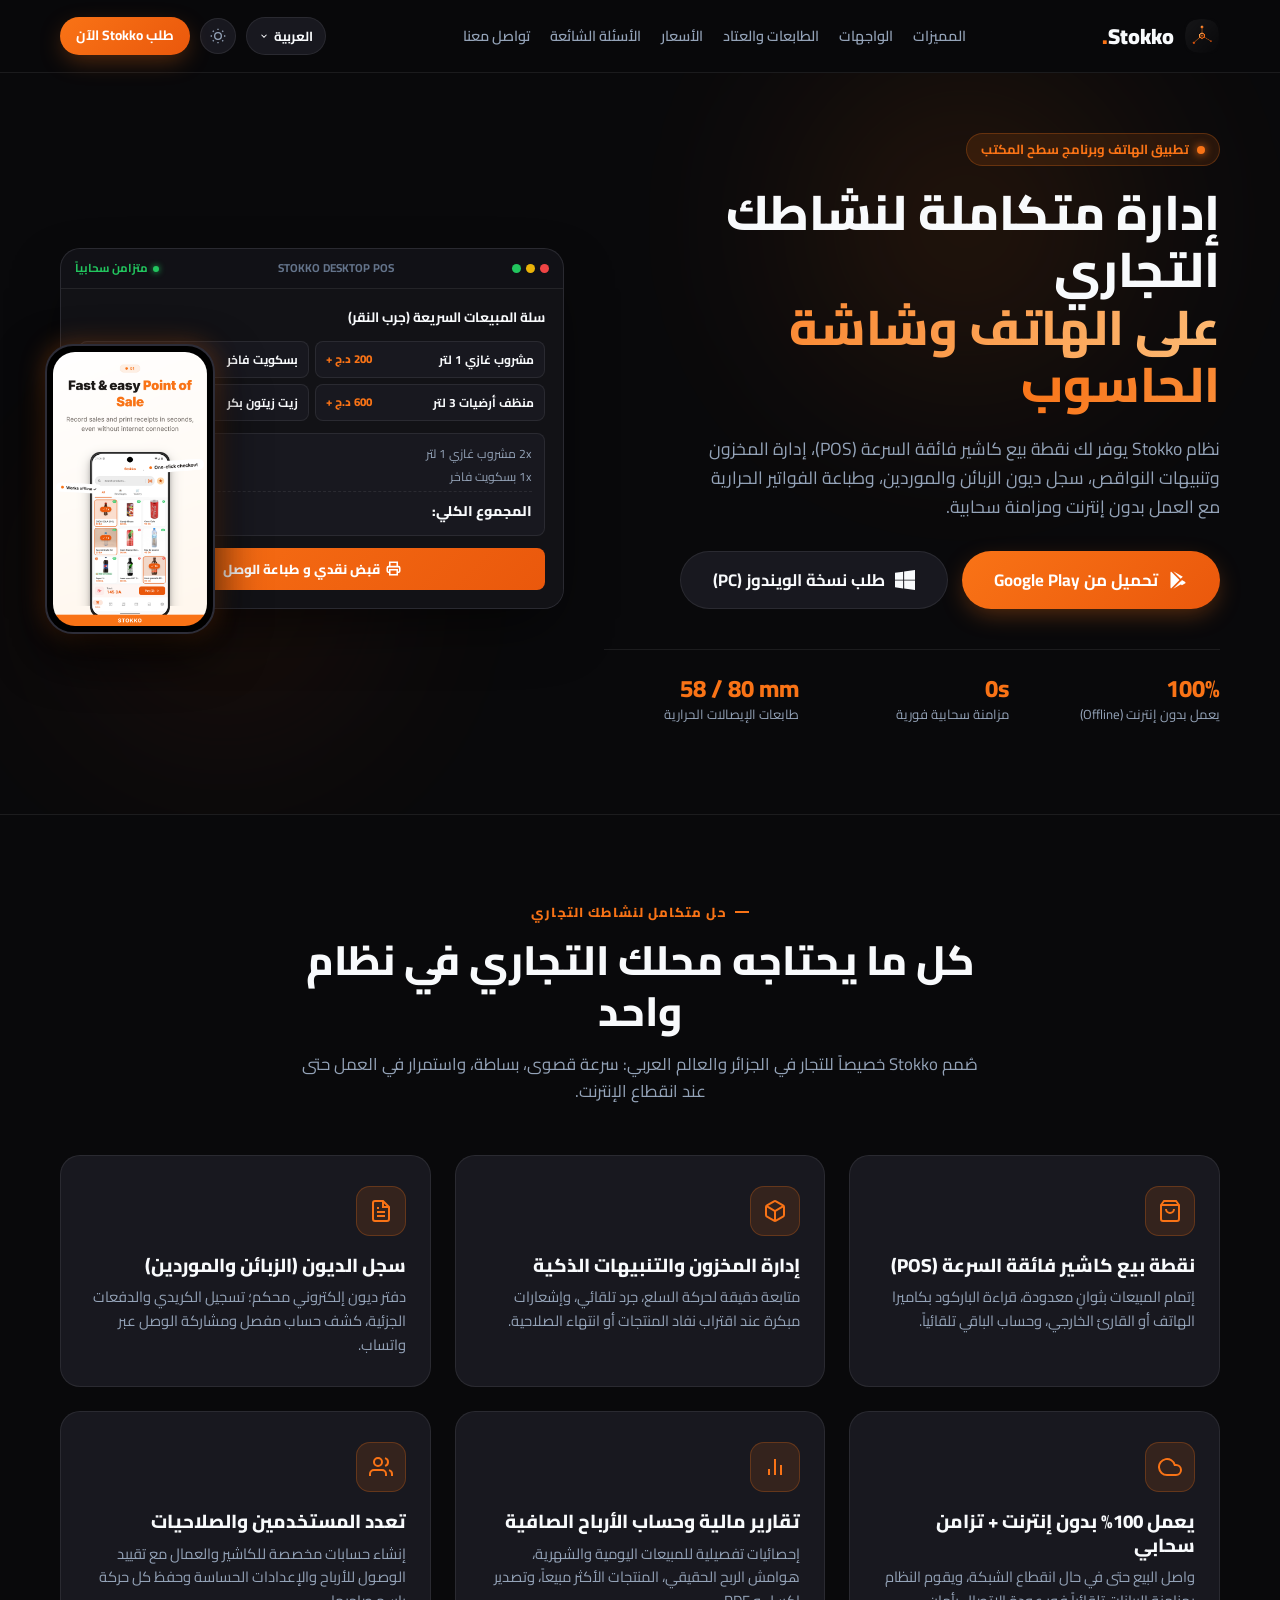
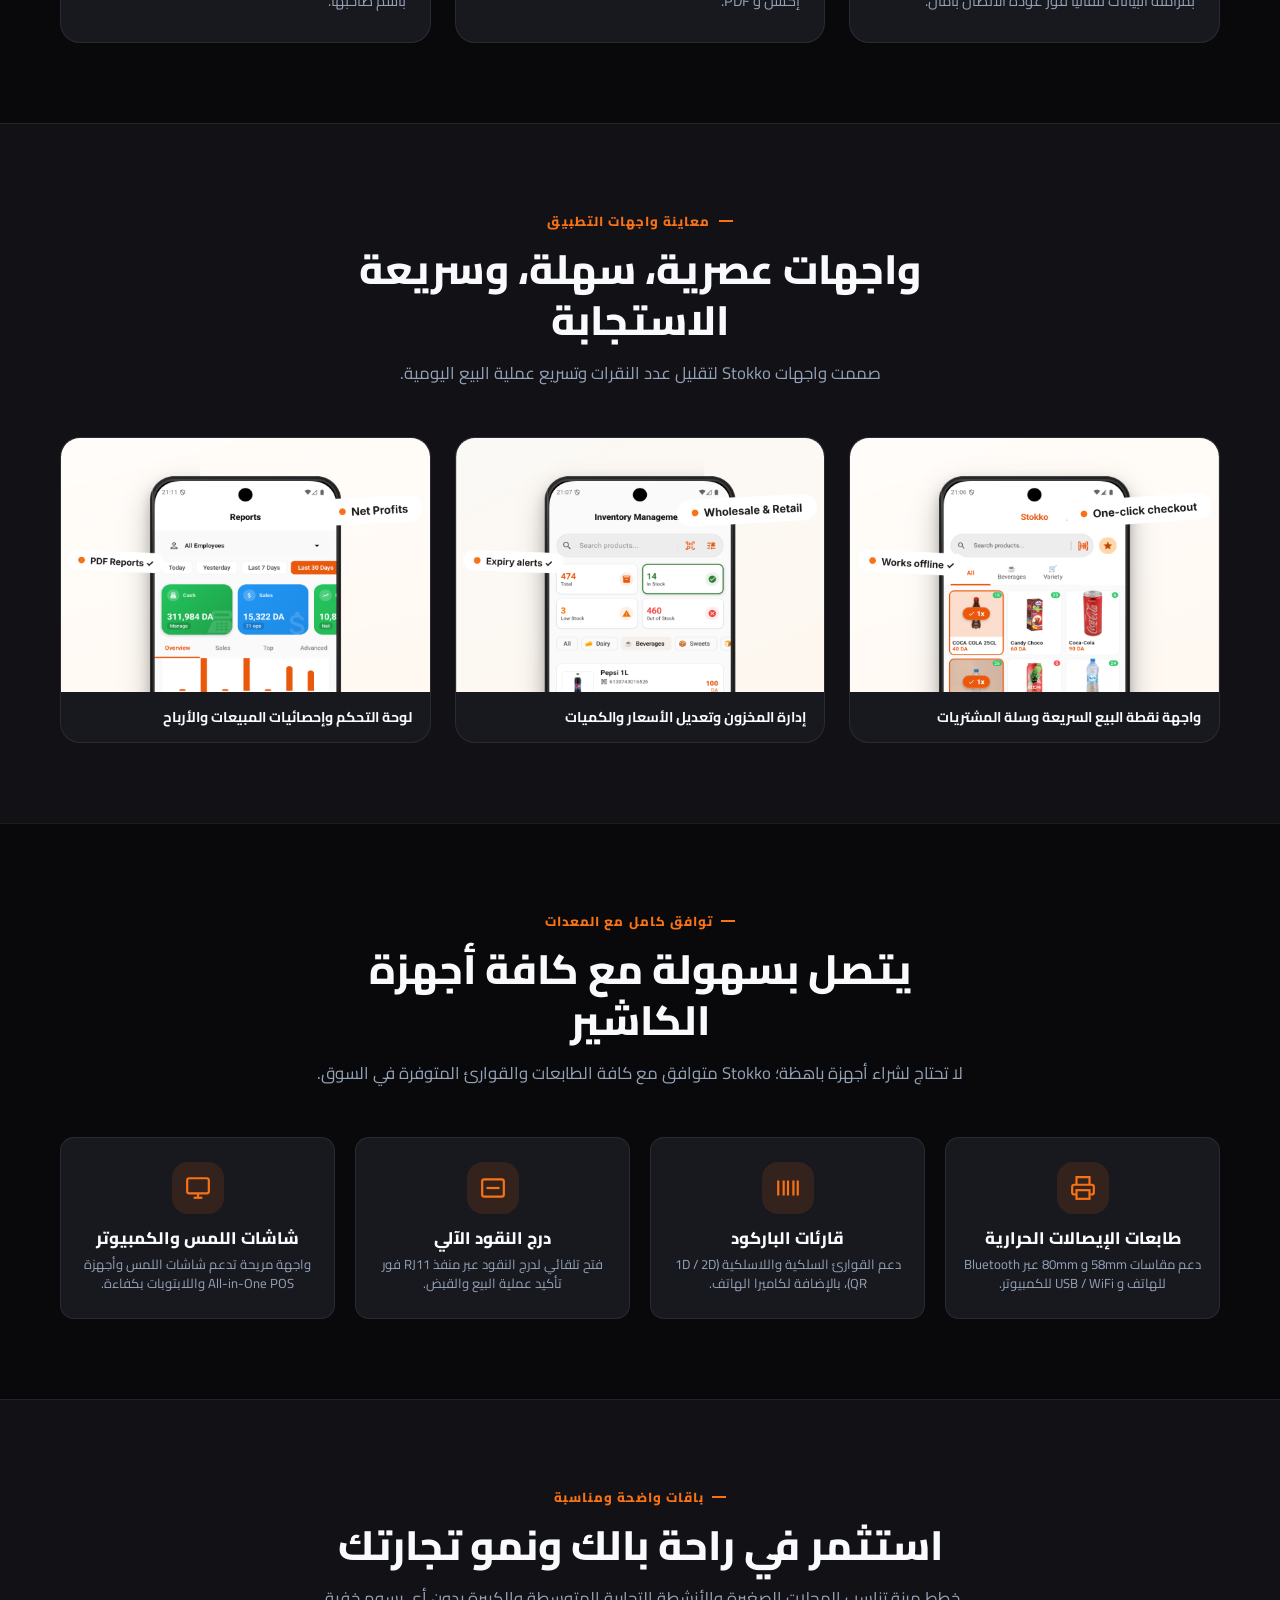
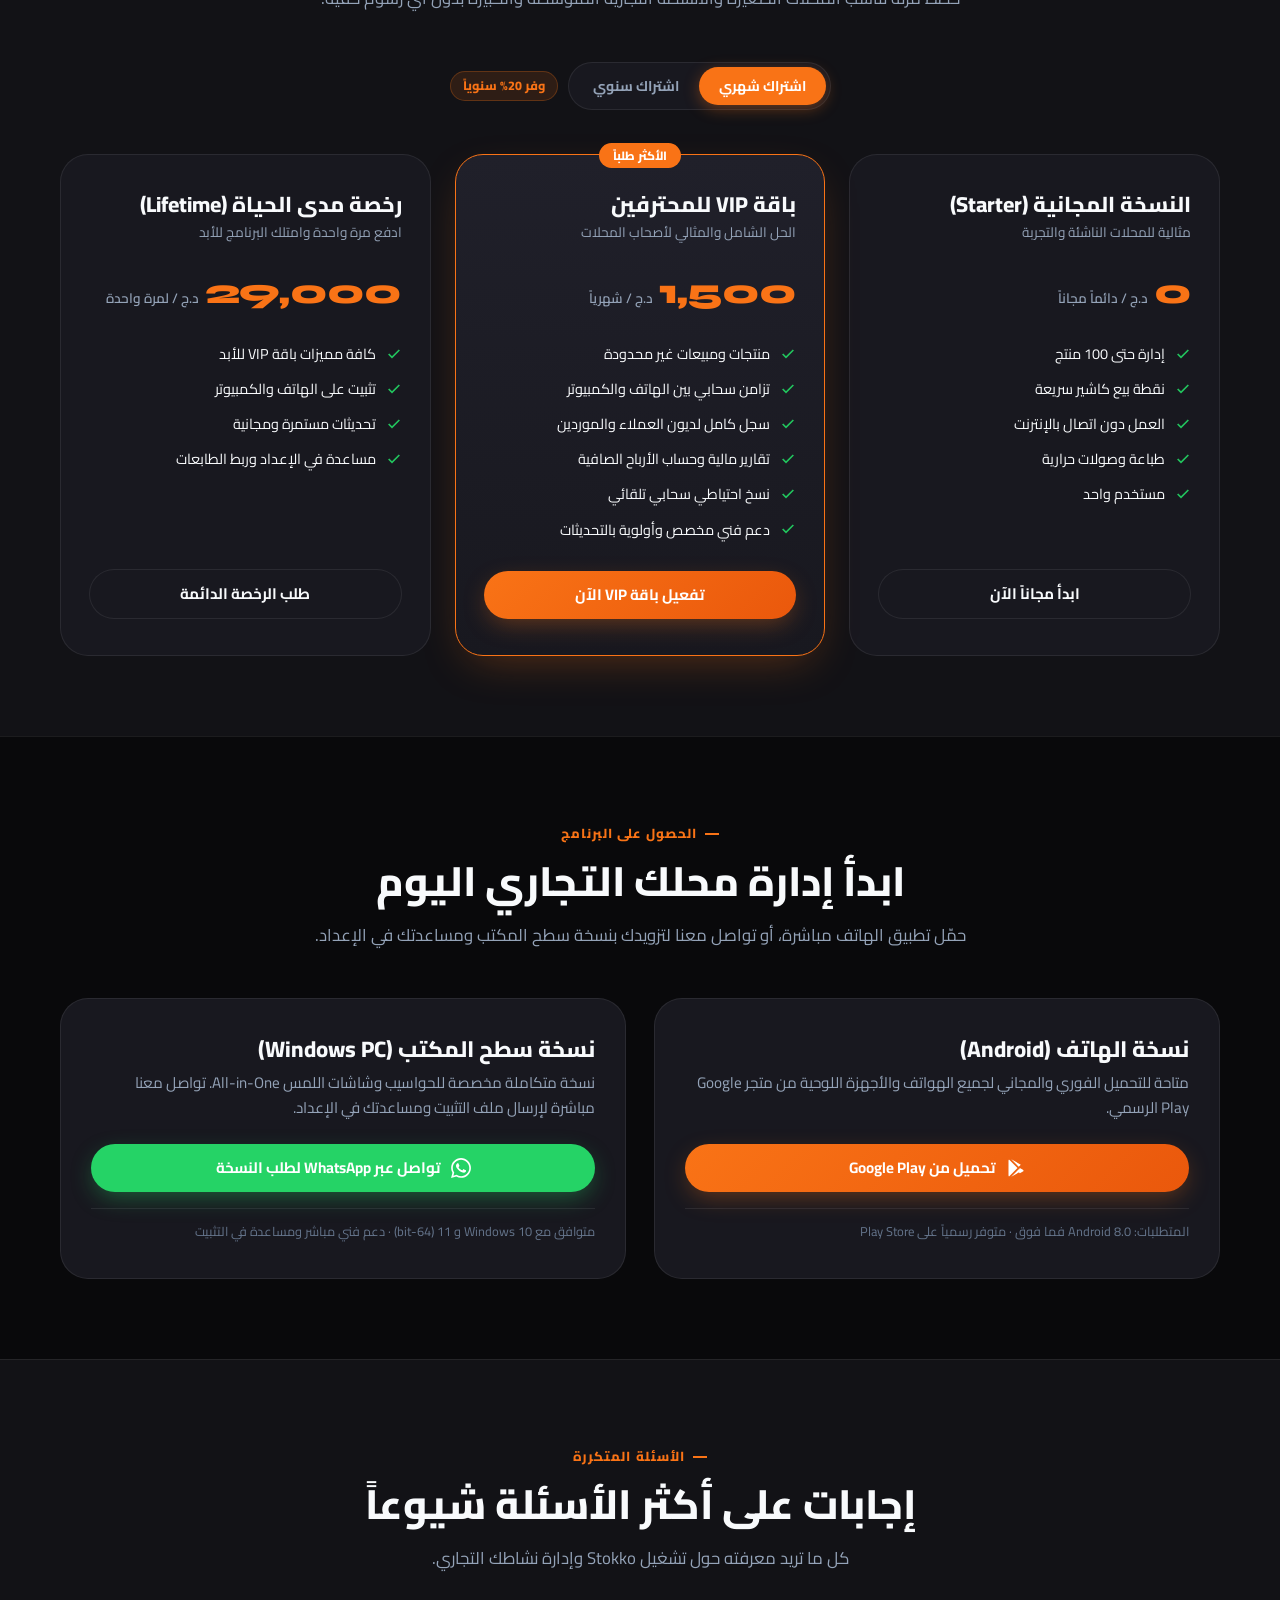
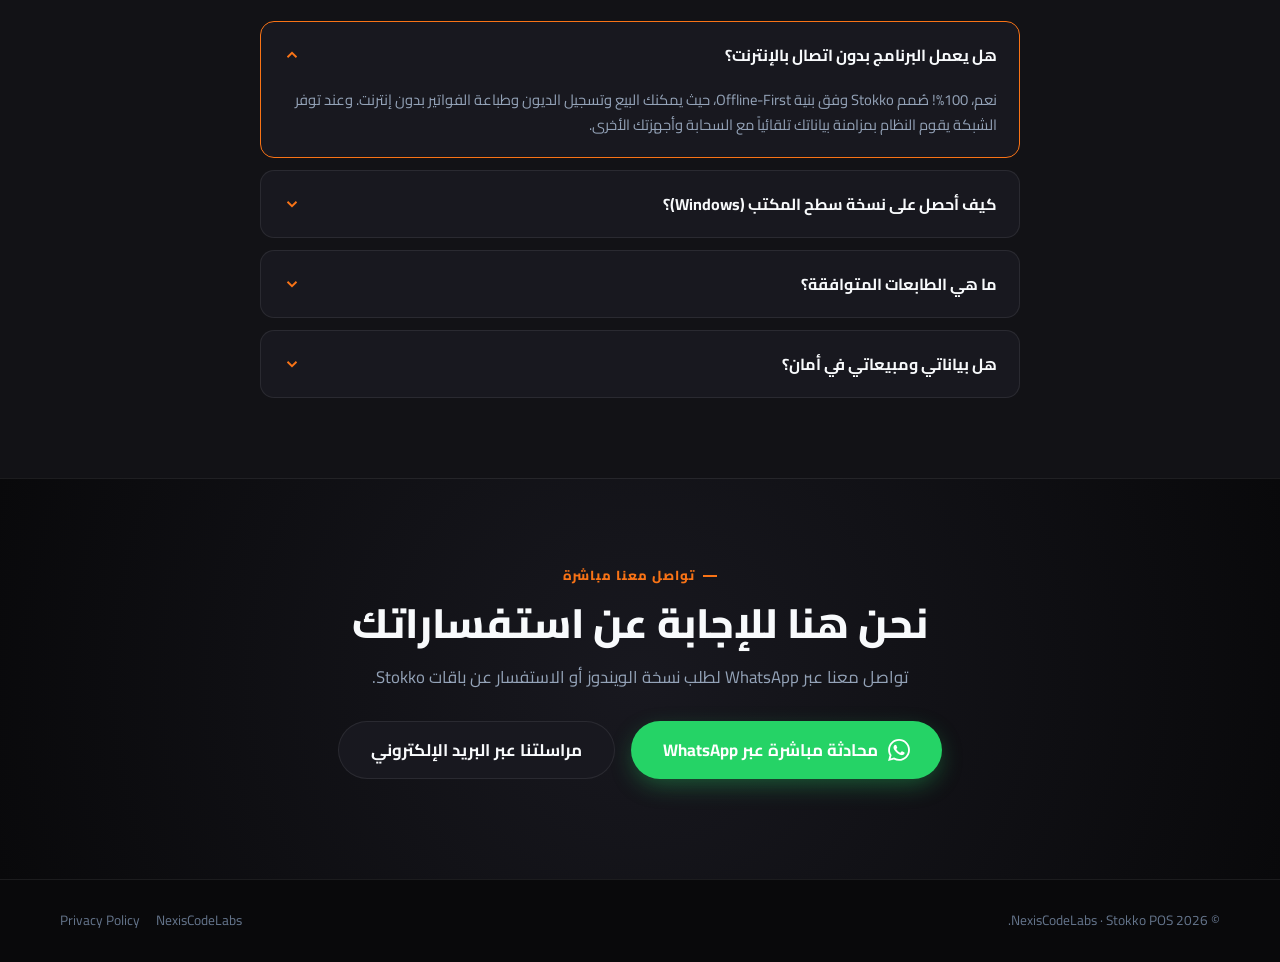
==== commit c464981a: "Update index.html" ====
--- a/stokko/index.html
+++ b/stokko/index.html
@@ -3,1661 +3,1058 @@
 <head>
   <meta charset="UTF-8">
   <meta name="viewport" content="width=device-width, initial-scale=1.0">
-  <title>Stokko — برنامج إدارة المبيعات والمخزون ونقاط البيع POS للأندرويد وسطح المكتب</title>
+  <title>Stokko — نظام إدارة المبيعات ونقاط البيع POS للأندرويد وسطح المكتب</title>
   
-  <!-- Primary Meta Tags -->
-  <meta name="title" content="Stokko — برنامج إدارة المبيعات والمخزون ونقاط البيع POS">
-  <meta name="description" content="إدارة متكاملة لنشاطك التجاري في جيبك وعلى حاسوبك. تطبيق أندرويد وبرنامج سطح مكتب لإدارة المبيعات والكاشير والمخزون والديون مع مزامنة سحابية وعمل كامل بدون إنترنت.">
-  <meta name="keywords" content="Stokko, POS app, Caisse Android, Logiciel Caisse Algerie, gestion de stock, point de vente, كاشير الجزائر, برنامج كaisse, نقاط بيع, إدارة المخزون, ديون الزبائن">
+  <meta name="description" content="إدارة متكاملة لنشاطك التجاري على الهاتف وشاشة الحاسوب. تطبيق أندرويد وبرنامج سطح مكتب لإدارة المبيعات، المخزون، والديون مع مزامنة سحابية وعمل كامل بدون إنترنت.">
   <meta name="author" content="NexisCodeLabs">
   
-  <!-- Open Graph / Facebook -->
-  <meta property="og:type" content="website">
-  <meta property="og:url" content="https://nexiscode.online/">
-  <meta property="og:title" content="Stokko — نظام الكاشير والمخزون للأندرويد والكمبيوتر">
-  <meta property="og:description" content="برنامج متكامل وسريع للمحلات التجارية والشركات، يعمل بدون إنترنت مع مزامنة فورية وطباعة فواتير حرارية.">
-  <meta property="og:image" content="../LOGO.png">
-
-  <!-- Favicon -->
-  <link rel="icon" type="image/webp" href="../LOGO.png">
-
-  <!-- Stylesheet -->
+  <link rel="icon" type="image/png" href="../LOGO.png">
+
+  <!-- Google Fonts: Cairo for Arabic, Syne & DM Sans for Latin -->
+  <link rel="preconnect" href="https://fonts.googleapis.com">
+  <link rel="preconnect" href="https://fonts.gstatic.com" crossorigin>
+  <link href="https://fonts.googleapis.com/css2?family=Cairo:wght@400;500;600;700;800;900&family=DM+Sans:wght@400;500;600;700&family=Syne:wght@700;800;900&display=swap" rel="stylesheet">
+
   <style>
-/* ==========================================================================
-   STOKKO POS & INVENTORY — OFFICIAL LANDING PAGE STYLESHEET
-   Brand: NexisCodeLabs · Theme: Modern Cyber Dark / Clean Light
-   ========================================================================== */
-
-@import url('https://fonts.googleapis.com/css2?family=Cairo:wght@400;500;600;700;800;900&family=DM+Sans:ital,opsz,wght@0,9..40,400;0,9..40,500;0,9..40,600;0,9..40,700;1,9..40,800&family=Syne:wght@700;800;900&display=swap');
-
-:root {
-  --primary: #f97316;
-  --primary-hover: #fb923c;
-  --primary-dark: #ea580c;
-  --primary-glow: rgba(249, 115, 22, 0.45);
-  --primary-dim: rgba(249, 115, 22, 0.12);
-  --primary-border: rgba(249, 115, 22, 0.28);
-
-  --bg: #070709;
-  --bg-soft: #0f0f13;
-  --panel: #141419;
-  --panel-hover: #1a1a22;
-  --card-border: rgba(255, 255, 255, 0.08);
-  --card-border-hover: rgba(249, 115, 22, 0.4);
-
-  --ink: #f4f4f6;
-  --ink-dim: #9ca3af;
-  --ink-muted: #6b7280;
-
-  --nav-bg: rgba(7, 7, 9, 0.75);
-  --nav-scrolled: rgba(10, 10, 14, 0.94);
-  --lightbox-bg: rgba(5, 5, 8, 0.96);
-
-  --success: #22c55e;
-  --success-glow: rgba(34, 197, 94, 0.3);
-
-  --radius-sm: 8px;
-  --radius-md: 16px;
-  --radius-lg: 24px;
-  --radius-xl: 32px;
-  --radius-full: 9999px;
-
-  --font-latin: 'DM Sans', system-ui, -apple-system, sans-serif;
-  --font-arabic: 'Cairo', 'DM Sans', system-ui, sans-serif;
-  --font-heading: 'Syne', var(--font-latin);
-
-  --shadow-card: 0 20px 50px -15px rgba(0, 0, 0, 0.6);
-  --shadow-glow: 0 0 35px -5px var(--primary-glow);
-  --transition-smooth: 0.35s cubic-bezier(0.16, 1, 0.3, 1);
-}
-
-[data-theme="light"] {
-  --bg: #f8fafc;
-  --bg-soft: #ffffff;
-  --panel: #ffffff;
-  --panel-hover: #f1f5f9;
-  --card-border: rgba(0, 0, 0, 0.08);
-  --card-border-hover: rgba(249, 115, 22, 0.5);
-
-  --ink: #0f172a;
-  --ink-dim: #475569;
-  --ink-muted: #94a3b8;
-
-  --nav-bg: rgba(248, 250, 252, 0.8);
-  --nav-scrolled: rgba(255, 255, 255, 0.96);
-  --lightbox-bg: rgba(248, 250, 252, 0.96);
-
-  --primary-glow: rgba(249, 115, 22, 0.2);
-  --primary-dim: rgba(249, 115, 22, 0.08);
-  --primary-border: rgba(249, 115, 22, 0.2);
-
-  --shadow-card: 0 20px 45px -15px rgba(0, 0, 0, 0.08);
-}
-
-*, *::before, *::after {
-  box-sizing: border-box;
-  margin: 0;
-  padding: 0;
-}
-
-html {
-  scroll-behavior: smooth;
-  font-size: 16px;
-  -webkit-text-size-adjust: 100%;
-}
-
-body {
-  background-color: var(--bg);
-  color: var(--ink);
-  font-family: var(--font-latin);
-  line-height: 1.6;
-  overflow-x: hidden;
-  -webkit-font-smoothing: antialiased;
-  -moz-osx-font-smoothing: grayscale;
-  transition: background-color 0.4s ease, color 0.4s ease;
-  position: relative;
-}
-
-html[dir="rtl"] body {
-  font-family: var(--font-arabic);
-}
-html[dir="rtl"] h1,
-html[dir="rtl"] h2,
-html[dir="rtl"] h3,
-html[dir="rtl"] .display-title {
-  font-family: var(--font-arabic);
-  font-weight: 800;
-  letter-spacing: normal;
-}
-
-h1, h2, h3, h4, .display-title {
-  font-family: var(--font-heading);
-  font-weight: 800;
-  color: var(--ink);
-  line-height: 1.15;
-}
-
-a { color: inherit; text-decoration: none; }
-img, svg { display: block; max-width: 100%; }
-button { font-family: inherit; cursor: pointer; border: none; background: transparent; color: inherit; }
-
-.wrap {
-  width: 100%;
-  max-width: 1240px;
-  margin: 0 auto;
-  padding: 0 24px;
-  position: relative;
-  z-index: 2;
-}
-
-.scroll-progress {
-  position: fixed;
-  top: 0;
-  left: 0;
-  height: 3px;
-  width: 0%;
-  z-index: 100;
-  background: linear-gradient(90deg, var(--primary-dark), var(--primary), #fdba74);
-  box-shadow: 0 0 12px var(--primary-glow);
-  transition: width 0.08s linear;
-}
-
-.aurora-bg {
-  position: absolute;
-  inset: -10% -10% auto -10%;
-  height: 120%;
-  z-index: 0;
-  pointer-events: none;
-  filter: blur(80px) saturate(140%);
-  opacity: 0.55;
-  overflow: hidden;
-}
-.aurora-blob {
-  position: absolute;
-  border-radius: 50%;
-  mix-blend-mode: screen;
-  animation: floatDrift 24s ease-in-out infinite alternate;
-}
-.aurora-blob-1 {
-  width: 550px;
-  height: 550px;
-  left: 5%;
-  top: 5%;
-  background: radial-gradient(circle, rgba(249, 115, 22, 0.45), transparent 70%);
-}
-.aurora-blob-2 {
-  width: 480px;
-  height: 480px;
-  right: 5%;
-  top: 0%;
-  background: radial-gradient(circle, rgba(234, 88, 12, 0.35), transparent 70%);
-  animation-delay: -7s;
-}
-.aurora-blob-3 {
-  width: 400px;
-  height: 400px;
-  left: 40%;
-  bottom: 0%;
-  background: radial-gradient(circle, rgba(249, 115, 22, 0.25), transparent 70%);
-  animation-delay: -14s;
-}
-@keyframes floatDrift {
-  0% { transform: translate(0, 0) scale(1); }
-  50% { transform: translate(6%, 8%) scale(1.08); }
-  100% { transform: translate(-5%, -4%) scale(0.95); }
-}
-[data-theme="light"] .aurora-bg { opacity: 0.18; filter: blur(90px); }
-
-/* --- UI Buttons & Badges --- */
-.btn {
-  display: inline-flex;
-  align-items: center;
-  justify-content: center;
-  gap: 10px;
-  padding: 13px 28px;
-  border-radius: var(--radius-full);
-  font-weight: 700;
-  font-size: 0.95rem;
-  transition: transform var(--transition-smooth), background 0.2s ease, border-color 0.2s ease, box-shadow var(--transition-smooth);
-  white-space: nowrap;
-  position: relative;
-  user-select: none;
-}
-.btn:hover { transform: translateY(-2px); }
-.btn:active { transform: translateY(0); }
-
-.btn-primary {
-  background: linear-gradient(135deg, var(--primary), var(--primary-dark));
-  color: #ffffff;
-  box-shadow: 0 10px 25px -6px var(--primary-glow);
-}
-.btn-primary:hover {
-  background: linear-gradient(135deg, #fb923c, var(--primary));
-  box-shadow: 0 16px 36px -6px var(--primary-glow);
-}
-
-.btn-outline {
-  border: 1.5px solid var(--card-border);
-  background: var(--panel);
-  color: var(--ink);
-  backdrop-filter: blur(10px);
-}
-.btn-outline:hover {
-  border-color: var(--primary);
-  color: var(--primary);
-  box-shadow: 0 10px 30px -8px var(--primary-glow);
-}
-
-.btn-white {
-  background: #ffffff;
-  color: #0f172a;
-  box-shadow: 0 10px 25px -8px rgba(0,0,0,0.3);
-}
-.btn-white:hover {
-  background: #f1f5f9;
-  transform: translateY(-2px);
-}
-
-.btn-sm { padding: 8px 18px; font-size: 0.85rem; }
-.btn-lg { padding: 16px 36px; font-size: 1.05rem; }
-
-.badge-pill {
-  display: inline-flex;
-  align-items: center;
-  gap: 8px;
-  padding: 6px 16px;
-  border-radius: var(--radius-full);
-  font-size: 0.82rem;
-  font-weight: 700;
-  letter-spacing: 0.04em;
-  background: var(--primary-dim);
-  border: 1px solid var(--primary-border);
-  color: var(--primary);
-  margin-bottom: 20px;
-}
-.badge-dot {
-  width: 8px;
-  height: 8px;
-  border-radius: 50%;
-  background: var(--primary);
-  box-shadow: 0 0 10px var(--primary);
-  animation: pulseDot 2s infinite ease-out;
-}
-@keyframes pulseDot {
-  0% { box-shadow: 0 0 0 0 rgba(249, 115, 22, 0.7); }
-  70% { box-shadow: 0 0 0 8px rgba(249, 115, 22, 0); }
-  100% { box-shadow: 0 0 0 0 rgba(249, 115, 22, 0); }
-}
-
-.eyebrow {
-  display: inline-flex;
-  align-items: center;
-  gap: 8px;
-  font-size: 0.8rem;
-  font-weight: 800;
-  text-transform: uppercase;
-  letter-spacing: 0.12em;
-  color: var(--primary);
-  margin-bottom: 12px;
-}
-.eyebrow::before {
-  content: "";
-  width: 18px;
-  height: 2px;
-  background: var(--primary);
-  border-radius: 2px;
-}
-
-.section-head {
-  max-width: 720px;
-  margin: 0 auto 60px;
-  text-align: center;
-}
-.section-head h2 {
-  font-size: clamp(2rem, 3.6vw, 2.8rem);
-  margin-bottom: 16px;
-}
-.section-head p {
-  font-size: 1.1rem;
-  color: var(--ink-dim);
-}
-
-/* --- Navigation Header --- */
-header.navbar {
-  position: sticky;
-  top: 0;
-  z-index: 90;
-  background: var(--nav-bg);
-  backdrop-filter: blur(16px);
-  border-bottom: 1px solid var(--card-border);
-  transition: background 0.3s ease, border-color 0.3s ease;
-}
-header.navbar.scrolled {
-  background: var(--nav-scrolled);
-  box-shadow: 0 10px 30px rgba(0, 0, 0, 0.15);
-}
-.nav-container {
-  display: flex;
-  align-items: center;
-  justify-content: space-between;
-  height: 78px;
-  max-width: 1240px;
-  margin: 0 auto;
-  padding: 0 24px;
-}
-.brand-group {
-  display: flex;
-  align-items: center;
-  gap: 12px;
-}
-.brand-logo {
-  width: 42px;
-  height: 42px;
-  border-radius: 12px;
-  overflow: hidden;
-  background: #000;
-  display: flex;
-  align-items: center;
-  justify-content: center;
-  box-shadow: 0 4px 15px var(--primary-glow);
-}
-.brand-logo img {
-  width: 100%;
-  height: 100%;
-  object-fit: cover;
-}
-.brand-title {
-  font-family: var(--font-heading);
-  font-size: 1.55rem;
-  font-weight: 900;
-  letter-spacing: -0.03em;
-  color: var(--ink);
-  display: flex;
-  align-items: center;
-  gap: 4px;
-}
-.brand-title span.accent {
-  color: var(--primary);
-}
-
-.nav-menu {
-  display: flex;
-  align-items: center;
-  gap: 22px;
-}
-.nav-link {
-  font-size: 0.92rem;
-  font-weight: 600;
-  color: var(--ink-dim);
-  transition: color 0.2s ease;
-  position: relative;
-  padding: 6px 0;
-}
-.nav-link:hover, .nav-link.active {
-  color: var(--ink);
-}
-.nav-link::after {
-  content: "";
-  position: absolute;
-  bottom: 0;
-  left: 0;
-  width: 0;
-  height: 2px;
-  background: var(--primary);
-  transition: width 0.3s cubic-bezier(0.16, 1, 0.3, 1);
-  border-radius: 2px;
-}
-.nav-link:hover::after, .nav-link.active::after {
-  width: 100%;
-}
-
-.nav-actions {
-  display: flex;
-  align-items: center;
-  gap: 12px;
-}
-
-.icon-ctrl-btn {
-  width: 40px;
-  height: 40px;
-  border-radius: 50%;
-  border: 1px solid var(--card-border);
-  background: var(--panel);
-  display: flex;
-  align-items: center;
-  justify-content: center;
-  color: var(--ink-dim);
-  transition: all 0.25s ease;
-}
-.icon-ctrl-btn:hover {
-  border-color: var(--primary);
-  color: var(--primary);
-  transform: translateY(-2px);
-}
-.icon-ctrl-btn svg {
-  width: 18px;
-  height: 18px;
-}
-
-[data-theme="light"] .moon-icon { display: none; }
-[data-theme="light"] .sun-icon { display: block !important; }
-[data-theme="dark"] .sun-icon { display: none; }
-[data-theme="dark"] .moon-icon { display: block !important; }
-
-.lang-selector {
-  position: relative;
-}
-.lang-btn {
-  display: flex;
-  align-items: center;
-  gap: 6px;
-  padding: 8px 14px;
-  border-radius: var(--radius-full);
-  border: 1px solid var(--card-border);
-  background: var(--panel);
-  font-size: 0.85rem;
-  font-weight: 700;
-  color: var(--ink);
-  transition: border-color 0.2s, background 0.2s;
-}
-.lang-btn:hover {
-  border-color: var(--primary);
-}
-.lang-dropdown {
-  position: absolute;
-  top: calc(100% + 8px);
-  right: 0;
-  background: var(--panel);
-  border: 1px solid var(--card-border);
-  border-radius: var(--radius-md);
-  box-shadow: var(--shadow-card);
-  padding: 6px;
-  min-width: 130px;
-  display: none;
-  flex-direction: column;
-  z-index: 100;
-}
-html[dir="rtl"] .lang-dropdown {
-  right: auto;
-  left: 0;
-}
-.lang-dropdown.open {
-  display: flex;
-  animation: dropIn 0.2s ease forwards;
-}
-@keyframes dropIn {
-  from { opacity: 0; transform: translateY(-6px); }
-  to { opacity: 1; transform: translateY(0); }
-}
-.lang-item {
-  padding: 8px 12px;
-  border-radius: var(--radius-sm);
-  font-size: 0.88rem;
-  font-weight: 600;
-  color: var(--ink-dim);
-  text-align: start;
-  display: flex;
-  align-items: center;
-  justify-content: space-between;
-  transition: background 0.2s, color 0.2s;
-}
-.lang-item:hover, .lang-item.active {
-  background: var(--primary-dim);
-  color: var(--primary);
-}
-
-.mobile-menu-toggle {
-  display: none;
-  width: 42px;
-  height: 42px;
-  border-radius: var(--radius-sm);
-  border: 1px solid var(--card-border);
-  background: var(--panel);
-  align-items: center;
-  justify-content: center;
-  color: var(--ink);
-}
-
-.mobile-nav-drawer {
-  position: fixed;
-  inset: 0;
-  z-index: 95;
-  background: var(--bg);
-  padding: 100px 30px 40px;
-  display: flex;
-  flex-direction: column;
-  gap: 20px;
-  transform: translateY(-100%);
-  transition: transform 0.4s cubic-bezier(0.16, 1, 0.3, 1);
-  overflow-y: auto;
-}
-.mobile-nav-drawer.open {
-  transform: translateY(0);
-}
-.mobile-nav-drawer .nav-link {
-  font-size: 1.3rem;
-  font-weight: 700;
-}
-
-/* ==========================================================================
-   HERO SECTION & DUAL DEVICE SHOWCASE
-   ========================================================================== */
-.hero-section {
-  padding: 70px 0 100px;
-  position: relative;
-  overflow: hidden;
-}
-.hero-grid {
-  display: grid;
-  grid-template-columns: 1.1fr 0.9fr;
-  gap: 50px;
-  align-items: center;
-}
-.hero-content {
-  position: relative;
-  z-index: 3;
-}
-.hero-title {
-  font-size: clamp(2.3rem, 4.4vw, 3.6rem);
-  line-height: 1.12;
-  margin-bottom: 24px;
-  letter-spacing: -0.02em;
-}
-.hero-title .highlight {
-  background: linear-gradient(120deg, var(--primary), #fdba74);
-  -webkit-background-clip: text;
-  -webkit-text-fill-color: transparent;
-}
-.hero-desc {
-  font-size: 1.15rem;
-  color: var(--ink-dim);
-  max-width: 580px;
-  line-height: 1.7;
-  margin-bottom: 36px;
-}
-.hero-buttons {
-  display: flex;
-  gap: 16px;
-  flex-wrap: wrap;
-  margin-bottom: 40px;
-}
-.hero-stats-strip {
-  display: grid;
-  grid-template-columns: repeat(3, 1fr);
-  gap: 20px;
-  padding-top: 28px;
-  border-top: 1px solid var(--card-border);
-}
-.hero-stat-item h4 {
-  font-size: 1.6rem;
-  color: var(--primary);
-  font-family: var(--font-heading);
-  margin-bottom: 4px;
-}
-.hero-stat-item p {
-  font-size: 0.84rem;
-  color: var(--ink-dim);
-  font-weight: 500;
-  line-height: 1.35;
-}
-
-.hero-mockups-wrap {
-  position: relative;
-  display: flex;
-  align-items: center;
-  justify-content: center;
-  perspective: 1200px;
-}
-
-.laptop-frame {
-  width: 100%;
-  max-width: 540px;
-  background: var(--panel);
-  border: 1px solid var(--card-border);
-  border-radius: var(--radius-lg);
-  box-shadow: var(--shadow-card);
-  overflow: hidden;
-  position: relative;
-  transition: transform 0.5s cubic-bezier(0.16, 1, 0.3, 1);
-}
-.laptop-frame:hover {
-  transform: rotateY(-3deg) rotateX(2deg) translateY(-6px);
-  border-color: var(--card-border-hover);
-  box-shadow: 0 30px 70px -20px var(--primary-glow);
-}
-.laptop-topbar {
-  display: flex;
-  align-items: center;
-  justify-content: space-between;
-  padding: 10px 16px;
-  background: rgba(0, 0, 0, 0.3);
-  border-bottom: 1px solid var(--card-border);
-}
-.window-dots {
-  display: flex;
-  gap: 6px;
-}
-.window-dots span {
-  width: 10px;
-  height: 10px;
-  border-radius: 50%;
-}
-.dot-red { background: #ef4444; }
-.dot-yellow { background: #eab308; }
-.dot-green { background: #22c55e; }
-.laptop-badge {
-  font-size: 0.72rem;
-  font-weight: 700;
-  color: var(--ink-dim);
-  letter-spacing: 0.05em;
-  text-transform: uppercase;
-}
-.laptop-screen {
-  padding: 20px;
-  background: var(--bg-soft);
-  min-height: 280px;
-}
-
-.phone-mockup-float {
-  position: absolute;
-  width: 210px;
-  bottom: -35px;
-  right: -25px;
-  background: var(--bg);
-  border: 3px solid #2a2a35;
-  border-radius: 36px;
-  box-shadow: 0 25px 60px rgba(0,0,0,0.8), 0 0 30px var(--primary-glow);
-  overflow: hidden;
-  z-index: 4;
-  animation: floatPhone 6s ease-in-out infinite alternate;
-}
-html[dir="rtl"] .phone-mockup-float {
-  right: auto;
-  left: -25px;
-}
-@keyframes floatPhone {
-  0% { transform: translateY(0px) rotate(1deg); }
-  100% { transform: translateY(-14px) rotate(-2deg); }
-}
-.phone-notch {
-  width: 70px;
-  height: 16px;
-  background: #2a2a35;
-  border-radius: 0 0 12px 12px;
-  margin: 0 auto 8px;
-}
-.phone-screen {
-  padding: 10px 14px 18px;
-  font-size: 0.8rem;
-}
-
-.pos-sim-header {
-  display: flex;
-  justify-content: space-between;
-  align-items: center;
-  margin-bottom: 12px;
-}
-.pos-sim-title {
-  font-size: 0.88rem;
-  font-weight: 800;
-  color: var(--primary);
-  display: flex;
-  align-items: center;
-  gap: 6px;
-}
-.sync-indicator {
-  display: flex;
-  align-items: center;
-  gap: 5px;
-  font-size: 0.72rem;
-  font-weight: 600;
-  color: var(--success);
-}
-.sync-indicator::before {
-  content: "";
-  width: 6px;
-  height: 6px;
-  border-radius: 50%;
-  background: var(--success);
-  box-shadow: 0 0 8px var(--success);
-}
-
-.pos-products-grid {
-  display: grid;
-  grid-template-columns: 1fr 1fr;
-  gap: 8px;
-  margin-bottom: 14px;
-}
-.pos-prod-chip {
-  padding: 8px 10px;
-  background: var(--panel);
-  border: 1px solid var(--card-border);
-  border-radius: var(--radius-sm);
-  cursor: pointer;
-  transition: all 0.2s ease;
-  display: flex;
-  flex-direction: column;
-  gap: 2px;
-}
-.pos-prod-chip:hover {
-  border-color: var(--primary);
-  transform: scale(1.03);
-  background: var(--primary-dim);
-}
-.pos-prod-name {
-  font-size: 0.76rem;
-  font-weight: 700;
-  color: var(--ink);
-  white-space: nowrap;
-  overflow: hidden;
-  text-overflow: ellipsis;
-}
-.pos-prod-price {
-  font-size: 0.72rem;
-  font-weight: 800;
-  color: var(--primary);
-}
-
-.pos-cart-box {
-  background: var(--panel);
-  border: 1px solid var(--card-border);
-  border-radius: var(--radius-sm);
-  padding: 10px 12px;
-  margin-bottom: 12px;
-  max-height: 110px;
-  overflow-y: auto;
-}
-.pos-cart-row {
-  display: flex;
-  justify-content: space-between;
-  font-size: 0.78rem;
-  margin-bottom: 4px;
-  color: var(--ink-dim);
-}
-.pos-cart-total {
-  display: flex;
-  justify-content: space-between;
-  align-items: center;
-  font-size: 0.92rem;
-  font-weight: 800;
-  color: var(--ink);
-  padding-top: 6px;
-  border-top: 1px dashed var(--card-border);
-}
-.pos-cart-total .val {
-  color: var(--primary);
-  font-size: 1.1rem;
-}
-
-.pos-pay-btn {
-  width: 100%;
-  padding: 10px;
-  background: linear-gradient(135deg, var(--primary), var(--primary-dark));
-  color: #fff;
-  border-radius: var(--radius-sm);
-  font-weight: 800;
-  font-size: 0.82rem;
-  display: flex;
-  align-items: center;
-  justify-content: center;
-  gap: 6px;
-  box-shadow: 0 4px 15px var(--primary-glow);
-  transition: transform 0.2s ease;
-}
-.pos-pay-btn:hover {
-  transform: translateY(-2px);
-}
-
-.pos-toast {
-  position: fixed;
-  bottom: 24px;
-  left: 50%;
-  transform: translateX(-50%) translateY(100px);
-  background: var(--panel);
-  border: 1px solid var(--primary);
-  box-shadow: 0 10px 30px var(--primary-glow);
-  color: #fff;
-  padding: 12px 24px;
-  border-radius: var(--radius-full);
-  font-size: 0.92rem;
-  font-weight: 700;
-  display: flex;
-  align-items: center;
-  gap: 10px;
-  z-index: 9999;
-  opacity: 0;
-  transition: all 0.35s cubic-bezier(0.16, 1, 0.3, 1);
-  pointer-events: none;
-}
-.pos-toast.show {
-  transform: translateX(-50%) translateY(0);
-  opacity: 1;
-}
-
-/* ==========================================================================
-   FEATURES SECTION
-   ========================================================================== */
-.features-section {
-  padding: 100px 0;
-  border-top: 1px solid var(--card-border);
-  position: relative;
-}
-.features-grid {
-  display: grid;
-  grid-template-columns: repeat(3, 1fr);
-  gap: 28px;
-}
-.feature-card {
-  background: var(--panel);
-  border: 1px solid var(--card-border);
-  border-radius: var(--radius-lg);
-  padding: 36px 30px;
-  position: relative;
-  overflow: hidden;
-  transition: transform var(--transition-smooth), border-color 0.3s ease, box-shadow var(--transition-smooth);
-}
-.feature-card::before {
-  content: "";
-  position: absolute;
-  top: 0;
-  left: 0;
-  width: 100%;
-  height: 3px;
-  background: linear-gradient(90deg, transparent, var(--primary), transparent);
-  opacity: 0;
-  transition: opacity 0.3s ease;
-}
-.feature-card:hover {
-  transform: translateY(-8px);
-  border-color: var(--card-border-hover);
-  box-shadow: 0 25px 60px -20px var(--primary-glow);
-}
-.feature-card:hover::before {
-  opacity: 1;
-}
-
-.feature-icon-box {
-  width: 58px;
-  height: 58px;
-  border-radius: 18px;
-  background: var(--primary-dim);
-  border: 1px solid var(--primary-border);
-  display: flex;
-  align-items: center;
-  justify-content: center;
-  color: var(--primary);
-  margin-bottom: 22px;
-}
-.feature-icon-box svg {
-  width: 28px;
-  height: 28px;
-}
-.feature-card h3 {
-  font-size: 1.28rem;
-  margin-bottom: 12px;
-}
-.feature-card p {
-  font-size: 0.96rem;
-  color: var(--ink-dim);
-  line-height: 1.65;
-}
-
-/* ==========================================================================
-   ECOSYSTEM / SYNC SECTION
-   ========================================================================== */
-.ecosystem-section {
-  padding: 100px 0;
-  background: var(--bg-soft);
-  border-top: 1px solid var(--card-border);
-  position: relative;
-}
-.ecosystem-grid {
-  display: grid;
-  grid-template-columns: 1fr 1fr;
-  gap: 36px;
-  margin-top: 50px;
-}
-.eco-card {
-  background: var(--panel);
-  border: 1px solid var(--card-border);
-  border-radius: var(--radius-xl);
-  padding: 44px;
-  position: relative;
-  overflow: hidden;
-  transition: all 0.35s ease;
-}
-.eco-card:hover {
-  border-color: var(--primary);
-  box-shadow: 0 30px 70px -25px var(--primary-glow);
-}
-.eco-card-header {
-  display: flex;
-  align-items: center;
-  gap: 16px;
-  margin-bottom: 20px;
-}
-.eco-card-icon {
-  width: 50px;
-  height: 50px;
-  border-radius: 14px;
-  background: var(--primary);
-  color: #fff;
-  display: flex;
-  align-items: center;
-  justify-content: center;
-}
-.eco-card-icon svg {
-  width: 24px;
-  height: 24px;
-}
-.eco-card h3 {
-  font-size: 1.45rem;
-}
-.eco-card p {
-  color: var(--ink-dim);
-  font-size: 1.02rem;
-  margin-bottom: 26px;
-}
-.eco-pills {
-  display: flex;
-  flex-wrap: wrap;
-  gap: 10px;
-}
-.eco-pill {
-  display: inline-flex;
-  align-items: center;
-  gap: 8px;
-  padding: 8px 16px;
-  border-radius: var(--radius-full);
-  background: var(--bg-soft);
-  border: 1px solid var(--card-border);
-  font-size: 0.85rem;
-  font-weight: 600;
-  color: var(--ink);
-}
-.eco-pill svg {
-  width: 14px;
-  height: 14px;
-  color: var(--primary);
-}
-
-.sync-banner-bar {
-  margin-top: 36px;
-  background: linear-gradient(135deg, rgba(249, 115, 22, 0.1), rgba(249, 115, 22, 0.03));
-  border: 1px dashed var(--primary-border);
-  border-radius: var(--radius-lg);
-  padding: 20px 30px;
-  display: flex;
-  align-items: center;
-  justify-content: center;
-  gap: 14px;
-  font-weight: 700;
-  font-size: 1rem;
-  color: var(--ink);
-}
-.sync-banner-bar svg {
-  width: 22px;
-  height: 22px;
-  color: var(--primary);
-  animation: spinSlow 12s linear infinite;
-}
-@keyframes spinSlow {
-  100% { transform: rotate(360deg); }
-}
-
-/* ==========================================================================
-   HARDWARE & PRINTERS SECTION
-   ========================================================================== */
-.hardware-section {
-  padding: 100px 0;
-  border-top: 1px solid var(--card-border);
-}
-.hardware-grid {
-  display: grid;
-  grid-template-columns: repeat(4, 1fr);
-  gap: 24px;
-}
-.hardware-card {
-  background: var(--panel);
-  border: 1px solid var(--card-border);
-  border-radius: var(--radius-lg);
-  padding: 30px 24px;
-  text-align: center;
-  transition: all 0.3s ease;
-}
-.hardware-card:hover {
-  transform: translateY(-6px);
-  border-color: var(--primary);
-  box-shadow: 0 20px 45px -15px var(--primary-glow);
-}
-.hw-icon {
-  width: 64px;
-  height: 64px;
-  border-radius: 20px;
-  background: var(--primary-dim);
-  border: 1px solid var(--primary-border);
-  color: var(--primary);
-  display: flex;
-  align-items: center;
-  justify-content: center;
-  margin: 0 auto 20px;
-}
-.hw-icon svg {
-  width: 32px;
-  height: 32px;
-}
-.hardware-card h3 {
-  font-size: 1.15rem;
-  margin-bottom: 10px;
-}
-.hardware-card p {
-  font-size: 0.88rem;
-  color: var(--ink-dim);
-  line-height: 1.55;
-}
-
-/* ==========================================================================
-   SHOWCASE / SCREENSHOTS GALLERY & LIGHTBOX
-   ========================================================================== */
-.showcase-section {
-  padding: 100px 0;
-  background: var(--bg-soft);
-  border-top: 1px solid var(--card-border);
-}
-.showcase-tabs {
-  display: flex;
-  justify-content: center;
-  gap: 12px;
-  margin-bottom: 40px;
-}
-.showcase-tab-btn {
-  padding: 12px 28px;
-  border-radius: var(--radius-full);
-  border: 1px solid var(--card-border);
-  background: var(--panel);
-  font-weight: 700;
-  font-size: 0.95rem;
-  color: var(--ink-dim);
-  transition: all 0.25s ease;
-}
-.showcase-tab-btn.active, .showcase-tab-btn:hover {
-  background: var(--primary);
-  color: #fff;
-  border-color: var(--primary);
-  box-shadow: 0 8px 24px -4px var(--primary-glow);
-}
-
-.gallery-grid {
-  display: grid;
-  grid-template-columns: repeat(3, 1fr);
-  gap: 24px;
-}
-.gallery-item {
-  background: var(--panel);
-  border: 1px solid var(--card-border);
-  border-radius: var(--radius-lg);
-  overflow: hidden;
-  cursor: pointer;
-  position: relative;
-  transition: transform 0.4s ease, border-color 0.3s ease, box-shadow 0.4s ease;
-}
-.gallery-item:hover {
-  transform: translateY(-8px) scale(1.02);
-  border-color: var(--primary);
-  box-shadow: 0 25px 60px -20px var(--primary-glow);
-}
-.gallery-thumb-wrap {
-  aspect-ratio: 16/10;
-  background: #0d0d12;
-  overflow: hidden;
-  position: relative;
-  display: flex;
-  align-items: center;
-  justify-content: center;
-}
-.gallery-thumb-wrap img {
-  width: 100%;
-  height: 100%;
-  object-fit: cover;
-  transition: transform 0.5s ease;
-}
-.gallery-item:hover .gallery-thumb-wrap img {
-  transform: scale(1.06);
-}
-.gallery-zoom-overlay {
-  position: absolute;
-  inset: 0;
-  background: rgba(0, 0, 0, 0.45);
-  display: flex;
-  align-items: center;
-  justify-content: center;
-  opacity: 0;
-  transition: opacity 0.3s ease;
-  color: #fff;
-}
-.gallery-item:hover .gallery-zoom-overlay {
-  opacity: 1;
-}
-.gallery-caption {
-  padding: 16px 20px;
-  font-size: 0.92rem;
-  font-weight: 700;
-  color: var(--ink);
-}
-
-.lightbox-modal {
-  position: fixed;
-  inset: 0;
-  z-index: 9999;
-  background: var(--lightbox-bg);
-  backdrop-filter: blur(12px);
-  display: flex;
-  align-items: center;
-  justify-content: center;
-  opacity: 0;
-  pointer-events: none;
-  transition: opacity 0.3s ease;
-}
-.lightbox-modal.active {
-  opacity: 1;
-  pointer-events: all;
-}
-.lightbox-close {
-  position: absolute;
-  top: 24px;
-  right: 24px;
-  width: 44px;
-  height: 44px;
-  border-radius: 50%;
-  background: var(--panel);
-  border: 1px solid var(--card-border);
-  color: var(--ink);
-  display: flex;
-  align-items: center;
-  justify-content: center;
-  font-size: 1.6rem;
-  cursor: pointer;
-  transition: all 0.2s ease;
-  z-index: 10;
-}
-html[dir="rtl"] .lightbox-close {
-  right: auto;
-  left: 24px;
-}
-.lightbox-close:hover {
-  background: var(--primary);
-  color: #fff;
-}
-.lightbox-img-box {
-  max-width: 90vw;
-  max-height: 85vh;
-  border-radius: var(--radius-lg);
-  overflow: hidden;
-  box-shadow: 0 25px 80px rgba(0,0,0,0.8);
-}
-.lightbox-img-box img {
-  width: 100%;
-  height: auto;
-  max-height: 85vh;
-  object-fit: contain;
-}
-
-/* ==========================================================================
-   PRICING PLANS SECTION
-   ========================================================================== */
-.pricing-section {
-  padding: 100px 0;
-  border-top: 1px solid var(--card-border);
-}
-.pricing-toggle-wrap {
-  display: flex;
-  align-items: center;
-  justify-content: center;
-  gap: 14px;
-  margin-bottom: 50px;
-}
-.pricing-toggle-btn {
-  font-size: 0.95rem;
-  font-weight: 700;
-  color: var(--ink-dim);
-  cursor: pointer;
-}
-.pricing-toggle-btn.active {
-  color: var(--primary);
-}
-.switch-bar {
-  width: 52px;
-  height: 28px;
-  background: var(--panel);
-  border: 1px solid var(--card-border);
-  border-radius: var(--radius-full);
-  position: relative;
-  cursor: pointer;
-  transition: background 0.3s;
-}
-.switch-knob {
-  position: absolute;
-  top: 3px;
-  left: 3px;
-  width: 20px;
-  height: 20px;
-  background: var(--primary);
-  border-radius: 50%;
-  transition: transform 0.3s cubic-bezier(0.16, 1, 0.3, 1);
-}
-.switch-bar.yearly .switch-knob {
-  transform: translateX(24px);
-}
-html[dir="rtl"] .switch-bar.yearly .switch-knob {
-  transform: translateX(-24px);
-}
-
-.pricing-grid {
-  display: grid;
-  grid-template-columns: repeat(3, 1fr);
-  gap: 28px;
-  align-items: stretch;
-}
-.pricing-card {
-  background: var(--panel);
-  border: 1px solid var(--card-border);
-  border-radius: var(--radius-xl);
-  padding: 44px 34px;
-  display: flex;
-  flex-direction: column;
-  position: relative;
-  transition: all 0.35s ease;
-}
-.pricing-card:hover {
-  transform: translateY(-8px);
-  border-color: var(--primary);
-  box-shadow: 0 25px 60px -20px var(--primary-glow);
-}
-.pricing-card.popular {
-  border-color: var(--primary);
-  background: linear-gradient(180deg, var(--panel-hover), var(--panel));
-  box-shadow: 0 20px 50px -15px var(--primary-glow);
-}
-.popular-badge {
-  position: absolute;
-  top: -14px;
-  left: 50%;
-  transform: translateX(-50%);
-  background: linear-gradient(90deg, var(--primary), var(--primary-dark));
-  color: #fff;
-  font-size: 0.78rem;
-  font-weight: 800;
-  letter-spacing: 0.06em;
-  padding: 5px 18px;
-  border-radius: var(--radius-full);
-  box-shadow: 0 4px 15px var(--primary-glow);
-  white-space: nowrap;
-}
-
-.pricing-card h3 {
-  font-size: 1.45rem;
-  margin-bottom: 6px;
-}
-.pricing-card .plan-desc {
-  font-size: 0.92rem;
-  color: var(--ink-dim);
-  margin-bottom: 24px;
-}
-.pricing-card .price-row {
-  margin-bottom: 28px;
-  display: flex;
-  align-items: baseline;
-  gap: 6px;
-}
-.pricing-card .price-row .amount {
-  font-size: 2.3rem;
-  font-weight: 900;
-  color: var(--primary);
-  font-family: var(--font-heading);
-}
-.pricing-card .price-row .period {
-  font-size: 0.86rem;
-  color: var(--ink-dim);
-}
-
-.pricing-features {
-  list-style: none;
-  margin-bottom: 36px;
-  flex-grow: 1;
-  display: flex;
-  flex-direction: column;
-  gap: 14px;
-}
-.pricing-features li {
-  display: flex;
-  align-items: center;
-  gap: 10px;
-  font-size: 0.94rem;
-  color: var(--ink);
-}
-.pricing-features li svg {
-  width: 18px;
-  height: 18px;
-  color: var(--success);
-  flex-shrink: 0;
-}
-
-/* ==========================================================================
-   DOWNLOAD CENTER SECTION
-   ========================================================================== */
-.download-section {
-  padding: 100px 0;
-  background: var(--bg-soft);
-  border-top: 1px solid var(--card-border);
-}
-.download-grid {
-  display: grid;
-  grid-template-columns: 1fr 1fr;
-  gap: 36px;
-}
-.dl-platform-card {
-  background: var(--panel);
-  border: 1px solid var(--card-border);
-  border-radius: var(--radius-xl);
-  padding: 44px;
-  display: flex;
-  flex-direction: column;
-  position: relative;
-  transition: all 0.35s ease;
-}
-.dl-platform-card:hover {
-  border-color: var(--primary);
-  box-shadow: 0 30px 70px -25px var(--primary-glow);
-}
-.dl-card-icon-wrap {
-  width: 60px;
-  height: 60px;
-  border-radius: 16px;
-  background: var(--primary-dim);
-  border: 1px solid var(--primary-border);
-  color: var(--primary);
-  display: flex;
-  align-items: center;
-  justify-content: center;
-  margin-bottom: 20px;
-}
-.dl-card-icon-wrap svg {
-  width: 32px;
-  height: 32px;
-}
-.dl-platform-card h3 {
-  font-size: 1.55rem;
-  margin-bottom: 8px;
-}
-.dl-platform-card p {
-  color: var(--ink-dim);
-  font-size: 0.98rem;
-  margin-bottom: 28px;
-}
-.dl-actions-group {
-  display: flex;
-  flex-direction: column;
-  gap: 14px;
-  margin-bottom: 24px;
-}
-.dl-req-specs {
-  font-size: 0.82rem;
-  color: var(--ink-muted);
-  border-top: 1px solid var(--card-border);
-  padding-top: 16px;
-}
-
-/* ==========================================================================
-   FAQ SECTION
-   ========================================================================== */
-.faq-section {
-  padding: 100px 0;
-  border-top: 1px solid var(--card-border);
-}
-.faq-accordion-wrap {
-  max-width: 800px;
-  margin: 0 auto;
-  display: flex;
-  flex-direction: column;
-  gap: 16px;
-}
-.faq-item {
-  background: var(--panel);
-  border: 1px solid var(--card-border);
-  border-radius: var(--radius-lg);
-  overflow: hidden;
-  transition: border-color 0.25s ease;
-}
-.faq-item.open {
-  border-color: var(--primary);
-}
-.faq-question {
-  width: 100%;
-  padding: 22px 28px;
-  text-align: start;
-  font-size: 1.08rem;
-  font-weight: 700;
-  color: var(--ink);
-  display: flex;
-  justify-content: space-between;
-  align-items: center;
-  gap: 16px;
-}
-.faq-chevron {
-  width: 20px;
-  height: 20px;
-  color: var(--primary);
-  transition: transform 0.3s cubic-bezier(0.16, 1, 0.3, 1);
-  flex-shrink: 0;
-}
-.faq-item.open .faq-chevron {
-  transform: rotate(180deg);
-}
-.faq-answer {
-  padding: 0 28px 24px;
-  font-size: 0.96rem;
-  color: var(--ink-dim);
-  line-height: 1.7;
-  display: none;
-}
-.faq-item.open .faq-answer {
-  display: block;
-  animation: fadeIn 0.3s ease;
-}
-@keyframes fadeIn {
-  from { opacity: 0; transform: translateY(-4px); }
-  to { opacity: 1; transform: translateY(0); }
-}
-
-/* ==========================================================================
-   CONTACT & FOOTER SECTION
-   ========================================================================== */
-.contact-section {
-  padding: 100px 0 120px;
-  background: radial-gradient(circle at 50% 50%, var(--panel), var(--bg));
-  border-top: 1px solid var(--card-border);
-  text-align: center;
-  position: relative;
-}
-.contact-actions-row {
-  display: flex;
-  justify-content: center;
-  gap: 18px;
-  flex-wrap: wrap;
-  margin-top: 36px;
-}
-.btn-whatsapp {
-  background: #25D366;
-  color: #fff;
-  box-shadow: 0 10px 25px -6px rgba(37, 211, 102, 0.4);
-}
-.btn-whatsapp:hover {
-  background: #22bf5b;
-  box-shadow: 0 16px 36px -6px rgba(37, 211, 102, 0.5);
-}
-
-footer.site-footer {
-  border-top: 1px solid var(--card-border);
-  padding: 60px 0 30px;
-  background: var(--bg);
-}
-.footer-top {
-  display: grid;
-  grid-template-columns: 1.5fr 1fr 1fr;
-  gap: 40px;
-  margin-bottom: 50px;
-}
-.footer-brand p {
-  color: var(--ink-dim);
-  font-size: 0.92rem;
-  margin-top: 14px;
-  max-width: 360px;
-}
-.footer-col h4 {
-  font-size: 1.05rem;
-  margin-bottom: 18px;
-  color: var(--ink);
-}
-.footer-col ul {
-  list-style: none;
-  display: flex;
-  flex-direction: column;
-  gap: 10px;
-}
-.footer-col ul a {
-  font-size: 0.88rem;
-  color: var(--ink-dim);
-  transition: color 0.2s;
-}
-.footer-col ul a:hover {
-  color: var(--primary);
-}
-
-.footer-bottom {
-  display: flex;
-  justify-content: space-between;
-  align-items: center;
-  padding-top: 28px;
-  border-top: 1px solid var(--card-border);
-  font-size: 0.84rem;
-  color: var(--ink-muted);
-  flex-wrap: wrap;
-  gap: 14px;
-}
-
-/* ==========================================================================
-   RESPONSIVE DESIGN
-   ========================================================================== */
-@media (max-width: 1080px) {
-  .hero-grid { grid-template-columns: 1fr; text-align: center; }
-  .hero-desc { margin: 0 auto 36px; }
-  .hero-buttons { justify-content: center; }
-  .hero-stats-strip { justify-content: center; }
-  .features-grid { grid-template-columns: 1fr 1fr; }
-  .pricing-grid { grid-template-columns: 1fr; max-width: 500px; margin: 0 auto; }
-  .hardware-grid { grid-template-columns: 1fr 1fr; }
-  .footer-top { grid-template-columns: 1fr; gap: 30px; }
-}
-
-@media (max-width: 768px) {
-  .nav-menu { display: none; }
-  .mobile-menu-toggle { display: flex; }
-  .features-grid { grid-template-columns: 1fr; }
-  .ecosystem-grid { grid-template-columns: 1fr; }
-  .download-grid { grid-template-columns: 1fr; }
-  .gallery-grid { grid-template-columns: 1fr; }
-  .hardware-grid { grid-template-columns: 1fr; }
-  .hero-title { font-size: 2.1rem; }
-  .phone-mockup-float { display: none; }
-  .laptop-frame { max-width: 100%; }
-}
-
-</style>
+    /* ==========================================================================
+       THEME & VARIABLES
+       ========================================================================== */
+    :root {
+      --primary: #f97316;
+      --primary-hover: #fb923c;
+      --primary-dark: #ea580c;
+      --primary-glow: rgba(249, 115, 22, 0.35);
+      --primary-dim: rgba(249, 115, 22, 0.12);
+      --primary-border: rgba(249, 115, 22, 0.25);
+
+      --bg: #09090b;
+      --bg-soft: #121216;
+      --panel: #18181f;
+      --panel-hover: #20202a;
+      --card-border: rgba(255, 255, 255, 0.08);
+      --card-border-hover: rgba(249, 115, 22, 0.45);
+
+      --ink: #f8fafc;
+      --ink-dim: #94a3b8;
+      --ink-muted: #64748b;
+
+      --nav-bg: rgba(9, 9, 11, 0.85);
+      --success: #22c55e;
+      --success-dim: rgba(34, 197, 94, 0.12);
+
+      --radius-sm: 8px;
+      --radius-md: 14px;
+      --radius-lg: 20px;
+      --radius-xl: 28px;
+      --radius-full: 9999px;
+
+      --font-ar: 'Cairo', system-ui, sans-serif;
+      --font-en: 'DM Sans', system-ui, sans-serif;
+      --font-display: 'Syne', var(--font-ar);
+    }
+
+    [data-theme="light"] {
+      --bg: #f8fafc;
+      --bg-soft: #ffffff;
+      --panel: #ffffff;
+      --panel-hover: #f1f5f9;
+      --card-border: rgba(0, 0, 0, 0.08);
+      --card-border-hover: rgba(249, 115, 22, 0.4);
+
+      --ink: #0f172a;
+      --ink-dim: #475569;
+      --ink-muted: #94a3b8;
+
+      --nav-bg: rgba(248, 250, 252, 0.88);
+      --primary-glow: rgba(249, 115, 22, 0.15);
+      --primary-dim: rgba(249, 115, 22, 0.08);
+    }
+
+    /* ==========================================================================
+       RESET & BASE STYLES
+       ========================================================================== */
+    *, *::before, *::after {
+      box-sizing: border-box;
+      margin: 0;
+      padding: 0;
+    }
+
+    html {
+      scroll-behavior: smooth;
+      font-size: 16px;
+    }
+
+    body {
+      background-color: var(--bg);
+      color: var(--ink);
+      font-family: var(--font-ar);
+      line-height: 1.6;
+      overflow-x: hidden;
+      -webkit-font-smoothing: antialiased;
+      transition: background-color 0.3s ease, color 0.3s ease;
+    }
+
+    html[dir="ltr"] body {
+      font-family: var(--font-en);
+    }
+
+    h1, h2, h3, h4 {
+      color: var(--ink);
+      font-weight: 800;
+      line-height: 1.25;
+    }
+
+    html[dir="ltr"] h1, html[dir="ltr"] h2, html[dir="ltr"] h3 {
+      font-family: var(--font-display);
+      letter-spacing: -0.02em;
+    }
+
+    a { color: inherit; text-decoration: none; }
+    img { max-width: 100%; display: block; }
+    button { font-family: inherit; cursor: pointer; border: none; background: transparent; }
+
+    .wrap {
+      width: 100%;
+      max-width: 1200px;
+      margin: 0 auto;
+      padding: 0 20px;
+      position: relative;
+      z-index: 2;
+    }
+
+    /* Aurora Glows */
+    .aurora-bg {
+      position: absolute;
+      inset: 0;
+      height: 100%;
+      pointer-events: none;
+      z-index: 0;
+      overflow: hidden;
+    }
+    .aurora-blob {
+      position: absolute;
+      border-radius: 50%;
+      filter: blur(90px);
+      opacity: 0.45;
+    }
+    .aurora-blob-1 {
+      width: 500px; height: 500px;
+      top: -100px; right: 5%;
+      background: radial-gradient(circle, var(--primary-glow), transparent 70%);
+    }
+    .aurora-blob-2 {
+      width: 450px; height: 450px;
+      top: 40%; left: 0%;
+      background: radial-gradient(circle, rgba(234, 88, 12, 0.25), transparent 70%);
+    }
+
+    /* Scroll Progress */
+    .scroll-progress {
+      position: fixed;
+      top: 0; left: 0;
+      height: 3px; width: 0%;
+      background: linear-gradient(90deg, var(--primary), #fdba74);
+      z-index: 1000;
+      box-shadow: 0 0 10px var(--primary);
+    }
+
+    /* Buttons */
+    .btn {
+      display: inline-flex;
+      align-items: center;
+      justify-content: center;
+      gap: 10px;
+      padding: 12px 24px;
+      border-radius: var(--radius-full);
+      font-weight: 700;
+      font-size: 0.95rem;
+      transition: all 0.25s ease;
+      white-space: nowrap;
+      text-decoration: none;
+    }
+    .btn:hover {
+      transform: translateY(-2px);
+    }
+
+    .btn-primary {
+      background: linear-gradient(135deg, var(--primary), var(--primary-dark));
+      color: #ffffff;
+      box-shadow: 0 8px 25px -4px var(--primary-glow);
+    }
+    .btn-primary:hover {
+      box-shadow: 0 12px 30px -4px var(--primary-glow);
+      background: linear-gradient(135deg, #fb923c, var(--primary));
+    }
+
+    .btn-outline {
+      border: 1.5px solid var(--card-border);
+      background: var(--panel);
+      color: var(--ink);
+    }
+    .btn-outline:hover {
+      border-color: var(--primary);
+      color: var(--primary);
+    }
+
+    .btn-whatsapp {
+      background: #25D366;
+      color: #fff;
+      box-shadow: 0 8px 24px -4px rgba(37, 211, 102, 0.4);
+    }
+    .btn-whatsapp:hover {
+      background: #20ba59;
+      box-shadow: 0 12px 28px -4px rgba(37, 211, 102, 0.5);
+    }
+
+    .btn-sm { padding: 8px 16px; font-size: 0.85rem; }
+    .btn-lg { padding: 15px 32px; font-size: 1.05rem; }
+
+    .eyebrow {
+      display: inline-flex;
+      align-items: center;
+      gap: 8px;
+      font-size: 0.82rem;
+      font-weight: 800;
+      text-transform: uppercase;
+      letter-spacing: 0.08em;
+      color: var(--primary);
+      margin-bottom: 12px;
+    }
+    .eyebrow::before {
+      content: "";
+      width: 14px;
+      height: 2px;
+      background: var(--primary);
+    }
+
+    .section-head {
+      text-align: center;
+      max-width: 680px;
+      margin: 0 auto 50px;
+    }
+    .section-head h2 {
+      font-size: clamp(1.9rem, 3.2vw, 2.6rem);
+      margin-bottom: 14px;
+    }
+    .section-head p {
+      font-size: 1.05rem;
+      color: var(--ink-dim);
+    }
+
+    /* ==========================================================================
+       NAVBAR (CLEAN & NO OVERFLOW)
+       ========================================================================== */
+    header.navbar {
+      position: sticky;
+      top: 0;
+      z-index: 100;
+      background: var(--nav-bg);
+      backdrop-filter: blur(14px);
+      border-bottom: 1px solid var(--card-border);
+      transition: background 0.3s;
+    }
+    .nav-container {
+      display: flex;
+      align-items: center;
+      justify-content: space-between;
+      height: 72px;
+      max-width: 1200px;
+      margin: 0 auto;
+      padding: 0 20px;
+      gap: 20px;
+    }
+    .brand-wrap {
+      display: flex;
+      align-items: center;
+      gap: 10px;
+      flex-shrink: 0;
+    }
+    .brand-logo {
+      width: 36px;
+      height: 36px;
+      border-radius: 10px;
+      overflow: hidden;
+    }
+    .brand-name {
+      font-size: 1.35rem;
+      font-weight: 900;
+      color: var(--ink);
+      display: flex;
+      align-items: center;
+    }
+    .brand-name span { color: var(--primary); }
+
+    .nav-links {
+      display: flex;
+      align-items: center;
+      gap: 20px;
+    }
+    .nav-links a {
+      font-size: 0.9rem;
+      font-weight: 600;
+      color: var(--ink-dim);
+      transition: color 0.2s;
+      white-space: nowrap;
+    }
+    .nav-links a:hover { color: var(--primary); }
+
+    .nav-actions {
+      display: flex;
+      align-items: center;
+      gap: 10px;
+      flex-shrink: 0;
+    }
+    .icon-btn {
+      width: 36px;
+      height: 36px;
+      border-radius: 50%;
+      border: 1px solid var(--card-border);
+      background: var(--panel);
+      display: flex;
+      align-items: center;
+      justify-content: center;
+      color: var(--ink-dim);
+      transition: all 0.2s;
+    }
+    .icon-btn:hover {
+      border-color: var(--primary);
+      color: var(--primary);
+    }
+    .icon-btn svg { width: 16px; height: 16px; }
+
+    /* Lang Selector */
+    .lang-box { position: relative; }
+    .lang-current-btn {
+      display: flex;
+      align-items: center;
+      gap: 5px;
+      padding: 6px 12px;
+      border-radius: var(--radius-full);
+      border: 1px solid var(--card-border);
+      background: var(--panel);
+      font-size: 0.82rem;
+      font-weight: 700;
+      color: var(--ink);
+    }
+    .lang-dropdown {
+      position: absolute;
+      top: calc(100% + 6px);
+      right: 0;
+      background: var(--panel);
+      border: 1px solid var(--card-border);
+      border-radius: var(--radius-md);
+      padding: 6px;
+      box-shadow: 0 15px 35px rgba(0,0,0,0.4);
+      display: none;
+      flex-direction: column;
+      min-width: 120px;
+      z-index: 100;
+    }
+    html[dir="rtl"] .lang-dropdown { right: auto; left: 0; }
+    .lang-dropdown.open { display: flex; }
+    .lang-item {
+      padding: 6px 10px;
+      border-radius: var(--radius-sm);
+      font-size: 0.82rem;
+      font-weight: 600;
+      text-align: start;
+      color: var(--ink-dim);
+    }
+    .lang-item:hover, .lang-item.active {
+      background: var(--primary-dim);
+      color: var(--primary);
+    }
+
+    .menu-toggle {
+      display: none;
+      width: 36px;
+      height: 36px;
+      border-radius: var(--radius-sm);
+      border: 1px solid var(--card-border);
+      background: var(--panel);
+      align-items: center;
+      justify-content: center;
+      color: var(--ink);
+    }
+
+    /* Mobile Nav Drawer */
+    .mobile-drawer {
+      position: fixed;
+      inset: 0;
+      background: var(--bg);
+      z-index: 99;
+      padding: 90px 24px 30px;
+      display: flex;
+      flex-direction: column;
+      gap: 16px;
+      transform: translateY(-100%);
+      transition: transform 0.3s cubic-bezier(0.16, 1, 0.3, 1);
+    }
+    .mobile-drawer.open { transform: translateY(0); }
+    .mobile-drawer a { font-size: 1.15rem; font-weight: 700; }
+
+    /* ==========================================================================
+       HERO SECTION
+       ========================================================================== */
+    .hero {
+      padding: 60px 0 90px;
+      position: relative;
+    }
+    .hero-grid {
+      display: grid;
+      grid-template-columns: 1.1fr 0.9fr;
+      gap: 40px;
+      align-items: center;
+    }
+    .badge-pill {
+      display: inline-flex;
+      align-items: center;
+      gap: 8px;
+      padding: 5px 14px;
+      border-radius: var(--radius-full);
+      background: var(--primary-dim);
+      border: 1px solid var(--primary-border);
+      color: var(--primary);
+      font-size: 0.82rem;
+      font-weight: 700;
+      margin-bottom: 18px;
+    }
+    .badge-pill .dot {
+      width: 8px; height: 8px;
+      border-radius: 50%;
+      background: var(--primary);
+      box-shadow: 0 0 8px var(--primary);
+    }
+    .hero-title {
+      font-size: clamp(2.2rem, 3.8vw, 3.2rem);
+      line-height: 1.18;
+      margin-bottom: 20px;
+    }
+    .hero-title .hl {
+      background: linear-gradient(120deg, var(--primary), #fdba74);
+      -webkit-background-clip: text;
+      -webkit-text-fill-color: transparent;
+    }
+    .hero-p {
+      font-size: 1.1rem;
+      color: var(--ink-dim);
+      line-height: 1.65;
+      margin-bottom: 30px;
+      max-width: 520px;
+    }
+    .hero-btns {
+      display: flex;
+      gap: 14px;
+      flex-wrap: wrap;
+      margin-bottom: 40px;
+    }
+
+    .hero-stats {
+      display: grid;
+      grid-template-columns: repeat(3, 1fr);
+      gap: 16px;
+      padding-top: 24px;
+      border-top: 1px solid var(--card-border);
+    }
+    .stat-box h4 {
+      font-size: 1.5rem;
+      color: var(--primary);
+      margin-bottom: 2px;
+      direction: ltr;
+      display: inline-block;
+    }
+    html[dir="rtl"] .stat-box h4 {
+      direction: ltr;
+    }
+    .stat-box p {
+      font-size: 0.82rem;
+      color: var(--ink-dim);
+      line-height: 1.35;
+    }
+
+    /* Hero Dual Device Frame */
+    .hero-mockup-container {
+      position: relative;
+      display: flex;
+      align-items: center;
+      justify-content: center;
+    }
+    .desktop-mockup {
+      width: 100%;
+      background: var(--panel);
+      border: 1px solid var(--card-border);
+      border-radius: var(--radius-lg);
+      overflow: hidden;
+      box-shadow: 0 25px 60px -15px rgba(0,0,0,0.6);
+    }
+    .mockup-header {
+      background: rgba(0,0,0,0.3);
+      padding: 10px 14px;
+      display: flex;
+      align-items: center;
+      justify-content: space-between;
+      border-bottom: 1px solid var(--card-border);
+    }
+    .mockup-dots { display: flex; gap: 5px; }
+    .mockup-dots span { width: 9px; height: 9px; border-radius: 50%; }
+    .mockup-title { font-size: 0.72rem; font-weight: 700; color: var(--ink-muted); text-transform: uppercase; }
+    .mockup-body {
+      padding: 18px;
+      background: var(--bg-soft);
+    }
+
+    /* Live Interactive POS Demo inside Laptop */
+    .demo-pos-top {
+      display: flex;
+      justify-content: space-between;
+      align-items: center;
+      margin-bottom: 12px;
+    }
+    .demo-badge-sync {
+      display: flex;
+      align-items: center;
+      gap: 5px;
+      font-size: 0.72rem;
+      color: var(--success);
+      font-weight: 700;
+    }
+    .demo-badge-sync::before {
+      content: "";
+      width: 6px; height: 6px; border-radius: 50%;
+      background: var(--success);
+      box-shadow: 0 0 6px var(--success);
+    }
+    .demo-products-list {
+      display: grid;
+      grid-template-columns: 1fr 1fr;
+      gap: 6px;
+      margin-bottom: 12px;
+    }
+    .demo-item-chip {
+      padding: 8px 10px;
+      background: var(--panel);
+      border: 1px solid var(--card-border);
+      border-radius: var(--radius-sm);
+      display: flex;
+      justify-content: space-between;
+      align-items: center;
+      cursor: pointer;
+      transition: all 0.2s;
+    }
+    .demo-item-chip:hover {
+      border-color: var(--primary);
+      background: var(--primary-dim);
+      transform: scale(1.02);
+    }
+    .demo-item-chip .name { font-size: 0.75rem; font-weight: 700; }
+    .demo-item-chip .price { font-size: 0.72rem; font-weight: 800; color: var(--primary); }
+
+    .demo-cart-summary {
+      background: var(--panel);
+      border: 1px solid var(--card-border);
+      border-radius: var(--radius-sm);
+      padding: 10px 12px;
+      margin-bottom: 12px;
+    }
+    .demo-cart-row {
+      display: flex;
+      justify-content: space-between;
+      font-size: 0.76rem;
+      color: var(--ink-dim);
+      margin-bottom: 4px;
+    }
+    .demo-cart-total-row {
+      display: flex;
+      justify-content: space-between;
+      align-items: center;
+      font-size: 0.88rem;
+      font-weight: 800;
+      padding-top: 6px;
+      border-top: 1px dashed var(--card-border);
+    }
+    .demo-cart-total-row .val { color: var(--primary); font-size: 1.05rem; }
+
+    .demo-pay-btn {
+      width: 100%;
+      padding: 9px;
+      background: linear-gradient(135deg, var(--primary), var(--primary-dark));
+      color: #fff;
+      border-radius: var(--radius-sm);
+      font-size: 0.82rem;
+      font-weight: 800;
+      display: flex;
+      align-items: center;
+      justify-content: center;
+      gap: 6px;
+    }
+
+    /* Floating Phone Mockup */
+    .phone-floating {
+      position: absolute;
+      width: 170px;
+      bottom: -25px;
+      right: -15px;
+      background: #000;
+      border: 2px solid #2d2d38;
+      border-radius: 28px;
+      padding: 6px;
+      box-shadow: 0 20px 50px rgba(0,0,0,0.8), 0 0 25px var(--primary-glow);
+      z-index: 4;
+    }
+    html[dir="rtl"] .phone-floating { right: auto; left: -15px; }
+    .phone-floating img { border-radius: 22px; width: 100%; height: auto; }
+
+    /* ==========================================================================
+       FEATURES SECTION
+       ========================================================================== */
+    .features {
+      padding: 80px 0;
+      border-top: 1px solid var(--card-border);
+    }
+    .features-grid {
+      display: grid;
+      grid-template-columns: repeat(3, 1fr);
+      gap: 24px;
+    }
+    .feat-card {
+      background: var(--panel);
+      border: 1px solid var(--card-border);
+      border-radius: var(--radius-lg);
+      padding: 30px 24px;
+      transition: all 0.3s;
+    }
+    .feat-card:hover {
+      border-color: var(--card-border-hover);
+      transform: translateY(-5px);
+      box-shadow: 0 15px 40px -15px var(--primary-glow);
+    }
+    .feat-icon {
+      width: 50px; height: 50px;
+      border-radius: 14px;
+      background: var(--primary-dim);
+      border: 1px solid var(--primary-border);
+      color: var(--primary);
+      display: flex;
+      align-items: center;
+      justify-content: center;
+      margin-bottom: 18px;
+    }
+    .feat-icon svg { width: 24px; height: 24px; }
+    .feat-card h3 { font-size: 1.18rem; margin-bottom: 8px; }
+    .feat-card p { font-size: 0.92rem; color: var(--ink-dim); line-height: 1.6; }
+
+    /* ==========================================================================
+       SHOWCASE GALLERY
+       ========================================================================== */
+    .showcase {
+      padding: 80px 0;
+      background: var(--bg-soft);
+      border-top: 1px solid var(--card-border);
+    }
+    .showcase-grid {
+      display: grid;
+      grid-template-columns: repeat(3, 1fr);
+      gap: 24px;
+    }
+    .showcase-card {
+      background: var(--panel);
+      border: 1px solid var(--card-border);
+      border-radius: var(--radius-lg);
+      overflow: hidden;
+      transition: all 0.3s;
+      cursor: pointer;
+    }
+    .showcase-card:hover {
+      border-color: var(--primary);
+      transform: translateY(-6px);
+      box-shadow: 0 20px 45px -15px var(--primary-glow);
+    }
+    .showcase-img-wrap {
+      aspect-ratio: 16/11;
+      background: #0d0d12;
+      display: flex;
+      align-items: center;
+      justify-content: center;
+      overflow: hidden;
+    }
+    .showcase-img-wrap img {
+      width: 100%; height: 100%;
+      object-fit: cover;
+      transition: transform 0.4s ease;
+    }
+    .showcase-card:hover .showcase-img-wrap img { transform: scale(1.05); }
+    .showcase-caption {
+      padding: 14px 18px;
+      font-size: 0.88rem;
+      font-weight: 700;
+      color: var(--ink);
+    }
+
+    /* ==========================================================================
+       HARDWARE & PRINTERS
+       ========================================================================== */
+    .hardware {
+      padding: 80px 0;
+      border-top: 1px solid var(--card-border);
+    }
+    .hw-grid {
+      display: grid;
+      grid-template-columns: repeat(4, 1fr);
+      gap: 20px;
+    }
+    .hw-card {
+      background: var(--panel);
+      border: 1px solid var(--card-border);
+      border-radius: var(--radius-md);
+      padding: 24px 18px;
+      text-align: center;
+    }
+    .hw-card .icon {
+      width: 52px; height: 52px;
+      border-radius: 16px;
+      background: var(--primary-dim);
+      color: var(--primary);
+      display: flex;
+      align-items: center;
+      justify-content: center;
+      margin: 0 auto 14px;
+    }
+    .hw-card .icon svg { width: 26px; height: 26px; }
+    .hw-card h3 { font-size: 1.05rem; margin-bottom: 6px; }
+    .hw-card p { font-size: 0.82rem; color: var(--ink-dim); line-height: 1.5; }
+
+    /* ==========================================================================
+       PRICING (CLEAN PILL SWITCH & FIXED NUMBERS)
+       ========================================================================== */
+    .pricing {
+      padding: 80px 0;
+      background: var(--bg-soft);
+      border-top: 1px solid var(--card-border);
+    }
+    
+    /* Clean Pill Toggle Switch */
+    .billing-toggle-container {
+      display: flex;
+      align-items: center;
+      justify-content: center;
+      gap: 10px;
+      margin-bottom: 44px;
+    }
+    .billing-pill {
+      display: flex;
+      background: var(--panel);
+      border: 1px solid var(--card-border);
+      border-radius: var(--radius-full);
+      padding: 4px;
+    }
+    .billing-opt {
+      padding: 8px 20px;
+      border-radius: var(--radius-full);
+      font-size: 0.88rem;
+      font-weight: 700;
+      color: var(--ink-dim);
+      cursor: pointer;
+      transition: all 0.2s;
+    }
+    .billing-opt.active {
+      background: var(--primary);
+      color: #ffffff;
+      box-shadow: 0 4px 15px var(--primary-glow);
+    }
+    .discount-tag {
+      background: var(--primary-dim);
+      border: 1px solid var(--primary-border);
+      color: var(--primary);
+      font-size: 0.78rem;
+      font-weight: 800;
+      padding: 4px 12px;
+      border-radius: var(--radius-full);
+    }
+
+    .pricing-grid {
+      display: grid;
+      grid-template-columns: repeat(3, 1fr);
+      gap: 24px;
+      align-items: stretch;
+    }
+    .price-card {
+      background: var(--panel);
+      border: 1px solid var(--card-border);
+      border-radius: var(--radius-xl);
+      padding: 36px 28px;
+      display: flex;
+      flex-direction: column;
+      position: relative;
+      transition: all 0.3s;
+    }
+    .price-card:hover {
+      transform: translateY(-6px);
+      border-color: var(--primary);
+    }
+    .price-card.featured {
+      border-color: var(--primary);
+      background: linear-gradient(180deg, var(--panel-hover), var(--panel));
+      box-shadow: 0 15px 45px -15px var(--primary-glow);
+    }
+    .featured-badge {
+      position: absolute;
+      top: -12px;
+      left: 50%;
+      transform: translateX(-50%);
+      background: var(--primary);
+      color: #fff;
+      font-size: 0.75rem;
+      font-weight: 800;
+      padding: 3px 14px;
+      border-radius: var(--radius-full);
+    }
+
+    .price-card h3 { font-size: 1.35rem; margin-bottom: 4px; }
+    .price-card .desc { font-size: 0.85rem; color: var(--ink-dim); margin-bottom: 20px; }
+
+    /* Fixed Price Row Layout */
+    .price-amount-box {
+      margin-bottom: 22px;
+      display: flex;
+      align-items: baseline;
+      gap: 6px;
+    }
+    .price-val {
+      font-size: 2.2rem;
+      font-weight: 900;
+      color: var(--primary);
+      font-family: var(--font-display), var(--font-ar);
+      letter-spacing: -0.02em;
+    }
+    .price-period {
+      font-size: 0.85rem;
+      color: var(--ink-dim);
+      font-weight: 600;
+    }
+
+    .price-features {
+      list-style: none;
+      margin-bottom: 30px;
+      flex-grow: 1;
+      display: flex;
+      flex-direction: column;
+      gap: 12px;
+    }
+    .price-features li {
+      display: flex;
+      align-items: center;
+      gap: 10px;
+      font-size: 0.9rem;
+      color: var(--ink);
+    }
+    .price-features li svg {
+      width: 16px; height: 16px;
+      color: var(--success);
+      flex-shrink: 0;
+    }
+
+    /* ==========================================================================
+       GET THE APP / DOWNLOAD SECTION (CORRECT BUSINESS FLOW)
+       ========================================================================== */
+    .get-app {
+      padding: 80px 0;
+      border-top: 1px solid var(--card-border);
+    }
+    .get-app-grid {
+      display: grid;
+      grid-template-columns: 1fr 1fr;
+      gap: 28px;
+    }
+    .get-app-card {
+      background: var(--panel);
+      border: 1px solid var(--card-border);
+      border-radius: var(--radius-xl);
+      padding: 36px 30px;
+      display: flex;
+      flex-direction: column;
+      justify-content: space-between;
+    }
+    .get-app-card h3 { font-size: 1.4rem; margin-bottom: 8px; }
+    .get-app-card p { font-size: 0.95rem; color: var(--ink-dim); margin-bottom: 24px; }
+    .get-app-specs {
+      font-size: 0.8rem;
+      color: var(--ink-muted);
+      margin-top: 16px;
+      border-top: 1px solid var(--card-border);
+      padding-top: 12px;
+    }
+
+    /* ==========================================================================
+       FAQ SECTION
+       ========================================================================== */
+    .faq {
+      padding: 80px 0;
+      background: var(--bg-soft);
+      border-top: 1px solid var(--card-border);
+    }
+    .faq-list {
+      max-width: 760px;
+      margin: 0 auto;
+      display: flex;
+      flex-direction: column;
+      gap: 12px;
+    }
+    .faq-item {
+      background: var(--panel);
+      border: 1px solid var(--card-border);
+      border-radius: var(--radius-md);
+      overflow: hidden;
+    }
+    .faq-item.open { border-color: var(--primary); }
+    .faq-q {
+      width: 100%;
+      padding: 18px 22px;
+      text-align: start;
+      font-size: 1rem;
+      font-weight: 700;
+      color: var(--ink);
+      display: flex;
+      justify-content: space-between;
+      align-items: center;
+      gap: 12px;
+    }
+    .faq-q svg {
+      width: 18px; height: 18px;
+      color: var(--primary);
+      transition: transform 0.25s;
+      flex-shrink: 0;
+    }
+    .faq-item.open .faq-q svg { transform: rotate(180deg); }
+    .faq-a {
+      padding: 0 22px 20px;
+      font-size: 0.92rem;
+      color: var(--ink-dim);
+      line-height: 1.65;
+      display: none;
+    }
+    .faq-item.open .faq-a { display: block; }
+
+    /* ==========================================================================
+       CONTACT & FOOTER
+       ========================================================================== */
+    .contact {
+      padding: 80px 0 100px;
+      border-top: 1px solid var(--card-border);
+      text-align: center;
+      background: radial-gradient(circle at 50% 50%, var(--panel), var(--bg));
+    }
+    .contact-btns {
+      display: flex;
+      justify-content: center;
+      gap: 16px;
+      flex-wrap: wrap;
+      margin-top: 30px;
+    }
+
+    footer {
+      border-top: 1px solid var(--card-border);
+      padding: 30px 0;
+      font-size: 0.85rem;
+      color: var(--ink-muted);
+    }
+    .footer-inner {
+      display: flex;
+      justify-content: space-between;
+      align-items: center;
+      flex-wrap: wrap;
+      gap: 14px;
+    }
+    .footer-links { display: flex; gap: 16px; }
+    .footer-links a:hover { color: var(--primary); }
+
+    /* ==========================================================================
+       RESPONSIVE DESIGN
+       ========================================================================== */
+    @media (max-width: 960px) {
+      .hero-grid { grid-template-columns: 1fr; text-align: center; }
+      .hero-p { margin: 0 auto 30px; }
+      .hero-btns { justify-content: center; }
+      .hero-stats { justify-content: center; }
+      .features-grid { grid-template-columns: 1fr 1fr; }
+      .pricing-grid { grid-template-columns: 1fr; max-width: 440px; margin: 0 auto; }
+      .get-app-grid { grid-template-columns: 1fr; }
+      .showcase-grid { grid-template-columns: 1fr; }
+      .hw-grid { grid-template-columns: 1fr 1fr; }
+      .nav-links { display: none; }
+      .menu-toggle { display: flex; }
+      .phone-floating { display: none; }
+    }
+
+    @media (max-width: 600px) {
+      .features-grid { grid-template-columns: 1fr; }
+      .hw-grid { grid-template-columns: 1fr; }
+      .hero-title { font-size: 2rem; }
+    }
+  </style>
 </head>
 <body>
 
-  <!-- Scroll Progress Bar -->
   <div class="scroll-progress" id="scrollProgress"></div>
 
-  <!-- Ambient Aurora Glows -->
-  <div class="aurora-bg" aria-hidden="true">
-    <div class="aurora-blob aurora-blob-1"></div>
-    <div class="aurora-blob aurora-blob-2"></div>
-    <div class="aurora-blob aurora-blob-3"></div>
-  </div>
-
-  <!-- Navigation Bar -->
+  <!-- Navbar -->
   <header class="navbar" id="navbar">
     <div class="nav-container">
       
-      <!-- Brand Logo & Title -->
-      <a href="#top" class="brand-group">
-        <div class="brand-logo">
-          <img src="../LOGO.png" alt="Stokko Logo" width="42" height="42">
-        </div>
-        <div class="brand-title">Stokko<span class="accent">.</span></div>
+      <a href="#top" class="brand-wrap">
+        <img class="brand-logo" src="../LOGO.png" alt="Stokko Logo">
+        <div class="brand-name">Stokko<span>.</span></div>
       </a>
 
-      <!-- Desktop Nav Links -->
-      <nav class="nav-menu">
-        <a href="#features" class="nav-link" data-i18n="nav.features">المميزات</a>
-        <a href="#ecosystem" class="nav-link" data-i18n="nav.ecosystem">التزامن والأجهزة</a>
-        <a href="#showcase" class="nav-link" data-i18n="nav.showcase">الواجهات</a>
-        <a href="#hardware" class="nav-link" data-i18n="nav.hardware">الطابعات والعتاد</a>
-        <a href="#pricing" class="nav-link" data-i18n="nav.pricing">الأسعار</a>
-        <a href="#faq" class="nav-link" data-i18n="nav.faq">الأسئلة الشائعة</a>
-        <a href="#contact" class="nav-link" data-i18n="nav.contact">تواصل معنا</a>
+      <nav class="nav-links">
+        <a href="#features" data-i18n="nav.features">المميزات</a>
+        <a href="#showcase" data-i18n="nav.showcase">الواجهات</a>
+        <a href="#hardware" data-i18n="nav.hardware">الطابعات والعتاد</a>
+        <a href="#pricing" data-i18n="nav.pricing">الأسعار</a>
+        <a href="#faq" data-i18n="nav.faq">الأسئلة الشائعة</a>
+        <a href="#contact" data-i18n="nav.contact">تواصل معنا</a>
       </nav>
 
-      <!-- Action Controls (Lang Switcher, Theme, Audio, CTA) -->
       <div class="nav-actions">
         
-        <!-- Language Selector -->
-        <div class="lang-selector">
-          <button class="lang-btn" id="langBtn" aria-label="Change Language">
-            <svg width="16" height="16" viewBox="0 0 24 24" fill="none" stroke="currentColor" stroke-width="2"><circle cx="12" cy="12" r="10"></circle><line x1="2" y1="12" x2="22" y2="12"></line><path d="M12 2a15.3 15.3 0 0 1 4 10 15.3 15.3 0 0 1-4 10 15.3 15.3 0 0 1-4-10 15.3 15.3 0 0 1 4-10z"></path></svg>
-            <span id="currentLangLabel">العربية</span>
-            <svg width="12" height="12" viewBox="0 0 24 24" fill="none" stroke="currentColor" stroke-width="2.5"><polyline points="6 9 12 15 18 9"></polyline></svg>
+        <!-- Lang Selector -->
+        <div class="lang-box">
+          <button class="lang-current-btn" id="langBtn" aria-label="Language">
+            <span id="currentLangText">العربية</span>
+            <svg width="10" height="10" viewBox="0 0 24 24" fill="none" stroke="currentColor" stroke-width="2.5"><polyline points="6 9 12 15 18 9"></polyline></svg>
           </button>
           <div class="lang-dropdown" id="langDropdown">
-            <button class="lang-item active" data-lang="ar">العربية (AR) <span>🇩🇿</span></button>
-            <button class="lang-item" data-lang="fr">Français (FR) <span>🇫🇷</span></button>
-            <button class="lang-item" data-lang="en">English (EN) <span>🇬🇧</span></button>
+            <button class="lang-item active" data-lang="ar">العربية (AR)</button>
+            <button class="lang-item" data-lang="fr">Français (FR)</button>
+            <button class="lang-item" data-lang="en">English (EN)</button>
           </div>
         </div>
 
         <!-- Theme Toggle -->
-        <button class="icon-ctrl-btn" id="themeToggle" aria-label="Toggle Theme" title="تبديل الوضع الليلي / النهاري">
-          <svg class="sun-icon" viewBox="0 0 24 24" fill="none" stroke="currentColor" stroke-width="2"><circle cx="12" cy="12" r="5"></circle><line x1="12" y1="1" x2="12" y2="3"></line><line x1="12" y1="21" x2="12" y2="23"></line><line x1="4.22" y1="4.22" x2="5.64" y2="5.64"></line><line x1="18.36" y1="18.36" x2="19.78" y2="19.78"></line><line x1="1" y1="12" x2="3" y2="12"></line><line x1="21" y1="12" x2="23" y2="12"></line><line x1="4.22" y1="19.78" x2="5.64" y2="18.36"></line><line x1="18.36" y1="5.64" x2="19.78" y2="4.22"></line></svg>
-          <svg class="moon-icon" viewBox="0 0 24 24" fill="none" stroke="currentColor" stroke-width="2"><path d="M21 12.79A9 9 0 1 1 11.21 3 7 7 0 0 0 21 12.79z"></path></svg>
+        <button class="icon-btn" id="themeToggle" title="Dark / Light Mode">
+          <svg viewBox="0 0 24 24" fill="none" stroke="currentColor" stroke-width="2"><circle cx="12" cy="12" r="5"></circle><line x1="12" y1="1" x2="12" y2="3"></line><line x1="12" y1="21" x2="12" y2="23"></line><line x1="4.22" y1="4.22" x2="5.64" y2="5.64"></line><line x1="18.36" y1="18.36" x2="19.78" y2="19.78"></line><line x1="1" y1="12" x2="3" y2="12"></line><line x1="21" y1="12" x2="23" y2="12"></line><line x1="4.22" y1="19.78" x2="5.64" y2="18.36"></line><line x1="18.36" y1="5.64" x2="19.78" y2="4.22"></line></svg>
         </button>
 
-        <!-- Sound Toggle -->
-        <button class="icon-ctrl-btn" id="soundToggle" aria-label="Toggle Audio" title="كتم / تفعيل الصوت">
-          <svg viewBox="0 0 24 24" fill="none" stroke="currentColor" stroke-width="2"><polygon points="11 5 6 9 2 9 2 15 6 15 11 19 11 5"></polygon><path d="M15.54 8.46a5 5 0 0 1 0 7.07"></path></svg>
-        </button>
-
-        <!-- Download CTA -->
-        <a href="#download" class="btn btn-primary btn-sm" data-i18n="nav.downloadCta">تحميل Stokko مجاناً</a>
-
-        <!-- Mobile Menu Hamburger -->
-        <button class="mobile-menu-toggle" id="mobileMenuToggle" aria-label="Open Menu">
-          <svg width="22" height="22" viewBox="0 0 24 24" fill="none" stroke="currentColor" stroke-width="2"><line x1="3" y1="12" x2="21" y2="12"></line><line x1="3" y1="6" x2="21" y2="6"></line><line x1="3" y1="18" x2="21" y2="18"></line></svg>
+        <!-- CTA Direct to WhatsApp -->
+        <a href="https://wa.me/213770000000?text=Salam%2C%20je%20suis%20intéressé%20par%20Stokko%20POS" target="_blank" class="btn btn-primary btn-sm" data-i18n="nav.cta">طلب Stokko الآن</a>
+
+        <!-- Hamburger for Mobile -->
+        <button class="menu-toggle" id="menuToggle">
+          <svg width="20" height="20" viewBox="0 0 24 24" fill="none" stroke="currentColor" stroke-width="2"><line x1="3" y1="12" x2="21" y2="12"></line><line x1="3" y1="6" x2="21" y2="6"></line><line x1="3" y1="18" x2="21" y2="18"></line></svg>
         </button>
       </div>
+
     </div>
   </header>
 
-  <!-- Mobile Drawer Menu -->
-  <div class="mobile-nav-drawer" id="mobileNavDrawer">
-    <a href="#features" class="nav-link" data-i18n="nav.features">المميزات</a>
-    <a href="#ecosystem" class="nav-link" data-i18n="nav.ecosystem">التزامن والأجهزة</a>
-    <a href="#showcase" class="nav-link" data-i18n="nav.showcase">الواجهات</a>
-    <a href="#hardware" class="nav-link" data-i18n="nav.hardware">الطابعات والعتاد</a>
-    <a href="#pricing" class="nav-link" data-i18n="nav.pricing">الأسعار</a>
-    <a href="#faq" class="nav-link" data-i18n="nav.faq">الأسئلة الشائعة</a>
-    <a href="#contact" class="nav-link" data-i18n="nav.contact">تواصل معنا</a>
-    <a href="#download" class="btn btn-primary" style="margin-top:20px;" data-i18n="nav.downloadCta">تحميل Stokko مجاناً</a>
+  <!-- Mobile Drawer -->
+  <div class="mobile-drawer" id="mobileDrawer">
+    <a href="#features" class="mob-link" data-i18n="nav.features">المميزات</a>
+    <a href="#showcase" class="mob-link" data-i18n="nav.showcase">الواجهات</a>
+    <a href="#hardware" class="mob-link" data-i18n="nav.hardware">الطابعات والعتاد</a>
+    <a href="#pricing" class="mob-link" data-i18n="nav.pricing">الأسعار</a>
+    <a href="#faq" class="mob-link" data-i18n="nav.faq">الأسئلة الشائعة</a>
+    <a href="#contact" class="mob-link" data-i18n="nav.contact">تواصل معنا</a>
+    <a href="https://wa.me/213770000000?text=Salam%2C%20je%20suis%20intéressé%20par%20Stokko%20POS" target="_blank" class="btn btn-primary" style="margin-top:20px;" data-i18n="nav.cta">طلب Stokko الآن</a>
   </div>
 
   <main id="top">
@@ -1665,121 +1062,118 @@
     <!-- ==========================================================================
          HERO SECTION
          ========================================================================== -->
-    <section class="hero-section">
+    <section class="hero">
+      <div class="aurora-bg">
+        <div class="aurora-blob aurora-blob-1"></div>
+        <div class="aurora-blob aurora-blob-2"></div>
+      </div>
+
       <div class="wrap">
         <div class="hero-grid">
           
-          <!-- Left: Hero Text & CTAs -->
-          <div class="hero-content">
+          <div class="hero-text">
             <div class="badge-pill">
-              <span class="badge-dot"></span>
-              <span data-i18n="hero.badge">جاهز للتحميل على أندرويد وسطح المكتب</span>
+              <span class="dot"></span>
+              <span data-i18n="hero.badge">تطبيق الهاتف وبرنامج سطح المكتب</span>
             </div>
 
             <h1 class="hero-title">
-              <span data-i18n="hero.titleLine1">إدارة متكاملة لنشاطك التجاري</span><br>
-              <span class="highlight" data-i18n="hero.titleHighlight">في جيبك وعلى حاسوبك</span><br>
-              <span data-i18n="hero.titleLine2">بكل سرعة وبدون إنترنت</span>
+              <span data-i18n="hero.title1">إدارة متكاملة لنشاطك التجاري</span><br>
+              <span class="hl" data-i18n="hero.title2">على الهاتف وشاشة الحاسوب</span>
             </h1>
 
-            <p class="hero-desc" data-i18n="hero.description">
-              برنامج Stokko يجمع بين قوة تطبيق الأندرويد وبرنامج سطح المكتب لإدارة المبيعات (POS)، المخزون، ديون العملاء والموردين، مع مزامنة سحابية لحظية وطباعة الفواتير الحرارية.
+            <p class="hero-p" data-i18n="hero.desc">
+              نظام Stokko يوفر لك نقطة بيع كاشير فائقة السرعة (POS)، إدارة المخزون وتنبيهات النواقص، سجل ديون الزبائن والموردين، وطباعة الفواتير الحرارية مع العمل بدون إنترنت ومزامنة سحابية.
             </p>
 
-            <div class="hero-buttons">
+            <div class="hero-btns">
               <a href="https://play.google.com/store/apps/details?id=com.nexiscode.stokko" target="_blank" class="btn btn-primary btn-lg">
-                <svg width="22" height="22" viewBox="0 0 24 24" fill="currentColor"><path d="M3.609 1.814L13.792 12 3.61 22.186a2.38 2.38 0 0 1-.61-1.63V3.444c0-.64.228-1.218.61-1.63zM15.207 13.414l2.585 2.586-11.455 6.613 8.87-9.199zm0-2.828L6.337 1.387l11.455 6.613-2.585 2.586zm1.414 1.414l3.657 2.112c1.033.596 1.033 1.569 0 2.166l-3.657 2.112-2.121-2.122 2.121-4.268z"/></svg>
-                <span data-i18n="hero.googlePlay">تحميل من Google Play</span>
+                <svg width="20" height="20" viewBox="0 0 24 24" fill="currentColor"><path d="M3.609 1.814L13.792 12 3.61 22.186a2.38 2.38 0 0 1-.61-1.63V3.444c0-.64.228-1.218.61-1.63zM15.207 13.414l2.585 2.586-11.455 6.613 8.87-9.199zm0-2.828L6.337 1.387l11.455 6.613-2.585 2.586zm1.414 1.414l3.657 2.112c1.033.596 1.033 1.569 0 2.166l-3.657 2.112-2.121-2.122 2.121-4.268z"/></svg>
+                <span data-i18n="hero.btnGooglePlay">تحميل من Google Play</span>
               </a>
-              <a href="#download" class="btn btn-outline btn-lg">
-                <svg width="22" height="22" viewBox="0 0 24 24" fill="currentColor"><path d="M0 3.449L9.75 2.1v9.451H0m10.949-9.602L24 0v11.551H10.949M0 12.6h9.75v9.451L0 20.699M10.949 12.6H24V24l-12.951-1.849"/></svg>
-                <span data-i18n="hero.windowsExe">تحميل للويندوز (PC)</span>
+
+              <a href="https://wa.me/213770000000?text=Salam%2C%20je%20souhaite%20obtenir%20la%20version%20Desktop%20(Windows)%20de%20Stokko" target="_blank" class="btn btn-outline btn-lg">
+                <svg width="20" height="20" viewBox="0 0 24 24" fill="currentColor"><path d="M0 3.449L9.75 2.1v9.451H0m10.949-9.602L24 0v11.551H10.949M0 12.6h9.75v9.451L0 20.699M10.949 12.6H24V24l-12.951-1.849"/></svg>
+                <span data-i18n="hero.btnWindowsRequest">طلب نسخة الويندوز (PC)</span>
               </a>
             </div>
 
-            <div class="hero-stats-strip">
-              <div class="hero-stat-item">
-                <h4 data-i18n="hero.stat1Val">100%</h4>
-                <p data-i18n="hero.stat1Label">يعمل بدون إنترنت (Offline-First)</p>
+            <div class="hero-stats">
+              <div class="stat-box">
+                <h4>100%</h4>
+                <p data-i18n="hero.stat1">يعمل بدون إنترنت (Offline)</p>
               </div>
-              <div class="hero-stat-item">
-                <h4 data-i18n="hero.stat2Val">0 ثانية</h4>
-                <p data-i18n="hero.stat2Label">تزامن فوري بين الهاتف والكمبيوتر</p>
+              <div class="stat-box">
+                <h4>0s</h4>
+                <p data-i18n="hero.stat2">مزامنة سحابية فورية</p>
               </div>
-              <div class="hero-stat-item">
-                <h4 data-i18n="hero.stat3Val">58 / 80mm</h4>
-                <p data-i18n="hero.stat3Label">دعم الطابعات الحرارية والبلوتوث</p>
+              <div class="stat-box">
+                <h4>58 / 80 mm</h4>
+                <p data-i18n="hero.stat3">طابعات الإيصالات الحرارية</p>
               </div>
             </div>
-          </div>
-
-          <!-- Right: Dual Device Interactive Frame -->
-          <div class="hero-mockups-wrap">
+
+          </div>
+
+          <!-- Hero Mockup & Demo -->
+          <div class="hero-mockup-container">
             
-            <!-- Laptop / Desktop POS Simulator Frame -->
-            <div class="laptop-frame">
-              <div class="laptop-topbar">
-                <div class="window-dots">
-                  <span class="dot-red"></span>
-                  <span class="dot-yellow"></span>
-                  <span class="dot-green"></span>
+            <div class="desktop-mockup">
+              <div class="mockup-header">
+                <div class="mockup-dots">
+                  <span style="background:#ef4444;"></span>
+                  <span style="background:#eab308;"></span>
+                  <span style="background:#22c55e;"></span>
                 </div>
-                <div class="laptop-badge">Stokko Desktop &amp; Web POS</div>
-                <div class="sync-indicator" data-i18n="hero.statusSynced">متزامن سحابياً</div>
+                <div class="mockup-title">Stokko Desktop POS</div>
+                <div class="demo-badge-sync" data-i18n="hero.synced">متزامن سحابياً</div>
               </div>
 
-              <div class="laptop-screen">
-                <div class="pos-sim-header">
-                  <div class="pos-sim-title">
-                    <svg width="18" height="18" viewBox="0 0 24 24" fill="none" stroke="currentColor" stroke-width="2.5"><rect x="2" y="3" width="20" height="14" rx="2" ry="2"></rect><line x1="8" y1="21" x2="16" y2="21"></line><line x1="12" y1="17" x2="12" y2="21"></line></svg>
-                    <span data-i18n="hero.liveCart">سلة المبيعات السريعة (جرب النقر)</span>
+              <div class="mockup-body">
+                <div class="demo-pos-top">
+                  <strong style="font-size:0.85rem;" data-i18n="hero.quickPos">سلة المبيعات السريعة (جرب النقر)</strong>
+                </div>
+
+                <div class="demo-products-list">
+                  <div class="demo-item-chip" onclick="addDemoItem('مشروب غازي 1 لتر', 200)">
+                    <span class="name">مشروب غازي 1 لتر</span>
+                    <span class="price">200 د.ج +</span>
+                  </div>
+                  <div class="demo-item-chip" onclick="addDemoItem('بسكويت فاخر', 150)">
+                    <span class="name">بسكويت فاخر</span>
+                    <span class="price">150 د.ج +</span>
+                  </div>
+                  <div class="demo-item-chip" onclick="addDemoItem('منظف أرضيات 3 لتر', 600)">
+                    <span class="name">منظف أرضيات 3 لتر</span>
+                    <span class="price">600 د.ج +</span>
+                  </div>
+                  <div class="demo-item-chip" onclick="addDemoItem('زيت زيتون بكر', 500)">
+                    <span class="name">زيت زيتون بكر</span>
+                    <span class="price">500 د.ج +</span>
                   </div>
                 </div>
 
-                <!-- Clickable Demo Products Grid -->
-                <div class="pos-products-grid">
-                  <div class="pos-prod-chip" data-prod-id="1">
-                    <div class="pos-prod-name" data-i18n="hero.sampleProduct1">مشروب غازي 1 لتر</div>
-                    <div class="pos-prod-price">200 د.ج <span>+</span></div>
+                <div class="demo-cart-summary">
+                  <div id="demoCartRows">
+                    <div class="demo-cart-row"><span>2x مشروب غازي 1 لتر</span><strong>400 د.ج</strong></div>
+                    <div class="demo-cart-row"><span>1x بسكويت فاخر</span><strong>150 د.ج</strong></div>
                   </div>
-                  <div class="pos-prod-chip" data-prod-id="2">
-                    <div class="pos-prod-name" data-i18n="hero.sampleProduct2">بسكويت شوكولاتة فاخر</div>
-                    <div class="pos-prod-price">150 د.ج <span>+</span></div>
-                  </div>
-                  <div class="pos-prod-chip" data-prod-id="3">
-                    <div class="pos-prod-name" data-i18n="hero.sampleProduct3">منظف أرضيات 3 لتر</div>
-                    <div class="pos-prod-price">600 د.ج <span>+</span></div>
-                  </div>
-                  <div class="pos-prod-chip" data-prod-id="4">
-                    <div class="pos-prod-name" data-i18n="hero.sampleProduct4">زيت زيتون بكر 1 لتر</div>
-                    <div class="pos-prod-price">500 د.ج <span>+</span></div>
+                  <div class="demo-cart-total-row">
+                    <span data-i18n="hero.total">المجموع الكلي:</span>
+                    <span class="val" id="demoCartTotal">550 د.ج</span>
                   </div>
                 </div>
 
-                <!-- Live Dynamic Cart -->
-                <div class="pos-cart-box">
-                  <div id="posCartRows">
-                    <!-- Populated dynamically via JS -->
-                  </div>
-                  <div class="pos-cart-total">
-                    <span data-i18n="hero.totalLabel">المجموع الكلي:</span>
-                    <span class="val" id="posCartTotalVal">950 د.ج</span>
-                  </div>
-                </div>
-
-                <button class="pos-pay-btn" id="posPayBtn">
-                  <svg width="16" height="16" viewBox="0 0 24 24" fill="none" stroke="currentColor" stroke-width="2.5"><polyline points="6 9 6 2 18 2 18 9"></polyline><path d="M6 18H4a2 2 0 0 1-2-2v-5a2 2 0 0 1 2-2h16a2 2 0 0 1 2 2v5a2 2 0 0 1-2 2h-2"></path><rect x="6" y="14" width="12" height="8"></rect></svg>
-                  <span data-i18n="hero.btnCashPay">قبض نقدي و طباعة الوصل</span>
+                <button class="demo-pay-btn" onclick="demoCheckout()">
+                  <svg width="15" height="15" viewBox="0 0 24 24" fill="none" stroke="currentColor" stroke-width="2.5"><polyline points="6 9 6 2 18 2 18 9"></polyline><path d="M6 18H4a2 2 0 0 1-2-2v-5a2 2 0 0 1 2-2h16a2 2 0 0 1 2 2v5a2 2 0 0 1-2 2h-2"></path><rect x="6" y="14" width="12" height="8"></rect></svg>
+                  <span data-i18n="hero.payPrint">قبض نقدي و طباعة الوصل</span>
                 </button>
               </div>
             </div>
 
-            <!-- Floating Mobile Phone Mockup -->
-            <div class="phone-mockup-float">
-              <div class="phone-notch"></div>
-              <div class="phone-screen">
-                <img src="../stokko_screenshot_1.png" alt="Stokko Mobile POS App" style="border-radius:18px; width:100%; height:auto;">
-              </div>
+            <!-- Floating Mobile Phone -->
+            <div class="phone-floating">
+              <img src="../stokko_screenshot_1.png" alt="Stokko App Mobile">
             </div>
 
           </div>
@@ -1791,62 +1185,62 @@
     <!-- ==========================================================================
          FEATURES SECTION
          ========================================================================== -->
-    <section id="features" class="features-section">
+    <section id="features" class="features">
       <div class="wrap">
         <div class="section-head">
-          <div class="eyebrow" data-i18n="features.tag">حل متكامل لإدارة تجارتك</div>
-          <h2 data-i18n="features.title">كل ما تحتاجه لإدارة محلك في برنامج واحد</h2>
-          <p data-i18n="features.desc">صُمم Stokko خصيصاً ليلبي متطلبات المحلات والأنشطة التجارية في الجزائر والعالم العربي، مع مراعاة السرعة والعمل دون اتصال.</p>
+          <div class="eyebrow" data-i18n="features.tag">حل متكامل لنشاطك التجاري</div>
+          <h2 data-i18n="features.title">كل ما يحتاجه محلك التجاري في نظام واحد</h2>
+          <p data-i18n="features.desc">صُمم Stokko خصيصاً للتجار في الجزائر والعالم العربي: سرعة قصوى، بساطة، واستمرار في العمل حتى عند انقطاع الإنترنت.</p>
         </div>
 
         <div class="features-grid">
           
-          <div class="feature-card">
-            <div class="feature-icon-box">
+          <div class="feat-card">
+            <div class="feat-icon">
               <svg viewBox="0 0 24 24" fill="none" stroke="currentColor" stroke-width="2"><path d="M6 2L3 6v14a2 2 0 0 0 2 2h14a2 2 0 0 0 2-2V6l-3-4z"></path><line x1="3" y1="6" x2="21" y2="6"></line><path d="M16 10a4 4 0 0 1-8 0"></path></svg>
             </div>
-            <h3 data-i18n="features.f1Title">نقطة بيع كاشير فائقة السرعة</h3>
-            <p data-i18n="features.f1Desc">إتمام عمليات البيع بثوانٍ معدودة، قراءة الباركود عبر كاميرا الهاتف أو القارئ الخارجي، وحساب الباقي تلقائياً.</p>
-          </div>
-
-          <div class="feature-card">
-            <div class="feature-icon-box">
+            <h3 data-i18n="features.f1Title">نقطة بيع كاشير فائقة السرعة (POS)</h3>
+            <p data-i18n="features.f1Desc">إتمام المبيعات بثوانٍ معدودة، قراءة الباركود بكاميرا الهاتف أو القارئ الخارجي، وحساب الباقي تلقائياً.</p>
+          </div>
+
+          <div class="feat-card">
+            <div class="feat-icon">
               <svg viewBox="0 0 24 24" fill="none" stroke="currentColor" stroke-width="2"><path d="M21 16V8a2 2 0 0 0-1-1.73l-7-4a2 2 0 0 0-2 0l-7 4A2 2 0 0 0 3 8v8a2 2 0 0 0 1 1.73l7 4a2 2 0 0 0 2 0l7-4A2 2 0 0 0 21 16z"></path><polyline points="3.27 6.96 12 12.01 20.73 6.96"></polyline><line x1="12" y1="22.08" x2="12" y2="12"></line></svg>
             </div>
             <h3 data-i18n="features.f2Title">إدارة المخزون والتنبيهات الذكية</h3>
-            <p data-i18n="features.f2Desc">متابعة دقيقة لحركة السلع، جرد تلقائي، وإشعارات مبكرة عند اقتراب نفاد المنتجات أو انتهاء تاريخ الصلاحية.</p>
-          </div>
-
-          <div class="feature-card">
-            <div class="feature-icon-box">
+            <p data-i18n="features.f2Desc">متابعة دقيقة لحركة السلع، جرد تلقائي، وإشعارات مبكرة عند اقتراب نفاد المنتجات أو انتهاء الصلاحية.</p>
+          </div>
+
+          <div class="feat-card">
+            <div class="feat-icon">
               <svg viewBox="0 0 24 24" fill="none" stroke="currentColor" stroke-width="2"><path d="M14 2H6a2 2 0 0 0-2 2v16a2 2 0 0 0 2 2h12a2 2 0 0 0 2-2V8z"></path><polyline points="14 2 14 8 20 8"></polyline><line x1="16" y1="13" x2="8" y2="13"></line><line x1="16" y1="17" x2="8" y2="17"></line><polyline points="10 9 9 9 8 9"></polyline></svg>
             </div>
             <h3 data-i18n="features.f3Title">سجل الديون (الزبائن والموردين)</h3>
-            <p data-i18n="features.f3Desc">دفتر ديون إلكتروني محكم؛ تسجيل الكريدي، الدفعات الجزئية، كشف حساب مفصل لكل عميل، ومشاركة الفواتير عبر واتساب.</p>
-          </div>
-
-          <div class="feature-card">
-            <div class="feature-icon-box">
+            <p data-i18n="features.f3Desc">دفتر ديون إلكتروني محكم؛ تسجيل الكريدي والدفعات الجزئية، كشف حساب مفصل ومشاركة الوصل عبر واتساب.</p>
+          </div>
+
+          <div class="feat-card">
+            <div class="feat-icon">
               <svg viewBox="0 0 24 24" fill="none" stroke="currentColor" stroke-width="2"><path d="M18 10h-1.26A8 8 0 1 0 9 20h9a5 5 0 0 0 0-10z"></path></svg>
             </div>
             <h3 data-i18n="features.f4Title">يعمل 100% بدون إنترنت + تزامن سحابي</h3>
-            <p data-i18n="features.f4Desc">واصل البيع والجرد حتى مع انقطاع الشبكة، ويقوم النظام بمزامنة كافة الحركات تلقائياً فور عودة الاتصال بأمان تام.</p>
-          </div>
-
-          <div class="feature-card">
-            <div class="feature-icon-box">
+            <p data-i18n="features.f4Desc">واصل البيع حتى في حال انقطاع الشبكة، ويقوم النظام بمزامنة البيانات تلقائياً فور عودة الاتصال بأمان.</p>
+          </div>
+
+          <div class="feat-card">
+            <div class="feat-icon">
               <svg viewBox="0 0 24 24" fill="none" stroke="currentColor" stroke-width="2"><line x1="18" y1="20" x2="18" y2="10"></line><line x1="12" y1="20" x2="12" y2="4"></line><line x1="6" y1="20" x2="6" y2="14"></line></svg>
             </div>
             <h3 data-i18n="features.f5Title">تقارير مالية وحساب الأرباح الصافية</h3>
-            <p data-i18n="features.f5Desc">إحصائيات تفصيلية لحجم المبيعات اليومية والشهرية، هوامش الربح الصافي، المنتجات الأكثر مبيعاً، وتصدير إكسل و PDF.</p>
-          </div>
-
-          <div class="feature-card">
-            <div class="feature-icon-box">
+            <p data-i18n="features.f5Desc">إحصائيات تفصيلية للمبيعات اليومية والشهرية، هوامش الربح الحقيقي، المنتجات الأكثر مبيعاً، وتصدير إكسل و PDF.</p>
+          </div>
+
+          <div class="feat-card">
+            <div class="feat-icon">
               <svg viewBox="0 0 24 24" fill="none" stroke="currentColor" stroke-width="2"><path d="M17 21v-2a4 4 0 0 0-4-4H5a4 4 0 0 0-4 4v2"></path><circle cx="9" cy="7" r="4"></circle><path d="M23 21v-2a4 4 0 0 0-3-3.87"></path><path d="M16 3.13a4 4 0 0 1 0 7.75"></path></svg>
             </div>
             <h3 data-i18n="features.f6Title">تعدد المستخدمين والصلاحيات</h3>
-            <p data-i18n="features.f6Desc">إنشاء حسابات مخصصة للكاشير والعمال مع تقييد الوصول للأرباح والإعدادات الحساسة، مع تسجيل كل حركة باسم المستخدم.</p>
+            <p data-i18n="features.f6Desc">إنشاء حسابات مخصصة للكاشير والعمال مع تقييد الوصول للأرباح والإعدادات الحساسة وحفظ كل حركة باسم صاحبها.</p>
           </div>
 
         </div>
@@ -1854,105 +1248,45 @@
     </section>
 
     <!-- ==========================================================================
-         ECOSYSTEM / SYNC SECTION
+         SHOWCASE GALLERY
          ========================================================================== -->
-    <section id="ecosystem" class="ecosystem-section">
+    <section id="showcase" class="showcase">
       <div class="wrap">
         <div class="section-head">
-          <div class="eyebrow" data-i18n="ecosystem.tag">منظومة عمل موحدة</div>
-          <h2 data-i18n="ecosystem.title">الهاتف والكمبيوتر يعملان معاً بانسجام تام</h2>
-          <p data-i18n="ecosystem.desc">تحكم في متجرك بالطريقة التي تناسبك: استخدم الهاتف أثناء الحركة في المحل أو الجرد، واستخدم الكمبيوتر في مكتب الإدارة وطباعة فواتير A4 الكبيرة.</p>
+          <div class="eyebrow" data-i18n="showcase.tag">معاينة واجهات التطبيق</div>
+          <h2 data-i18n="showcase.title">واجهات عصرية، سهلة، وسريعة الاستجابة</h2>
+          <p data-i18n="showcase.desc">صممت واجهات Stokko لتقليل عدد النقرات وتسريع عملية البيع اليومية.</p>
         </div>
 
-        <div class="ecosystem-grid">
-          
-          <div class="eco-card">
-            <div class="eco-card-header">
-              <div class="eco-card-icon">
-                <svg viewBox="0 0 24 24" fill="none" stroke="currentColor" stroke-width="2"><rect x="5" y="2" width="14" height="20" rx="2" ry="2"></rect><line x1="12" y1="18" x2="12.01" y2="18"></line></svg>
-              </div>
-              <h3 data-i18n="ecosystem.mobileCardTitle">تطبيق الهاتف الذكي (Android)</h3>
-            </div>
-            <p data-i18n="ecosystem.mobileCardDesc">خفيف، فائق السرعة، يتيح لك البيع وقراءة الباركود عبر الكاميرا ومتابعة متجرك أينما كنت.</p>
-            <div class="eco-pills">
-              <div class="eco-pill">
-                <svg viewBox="0 0 24 24" fill="none" stroke="currentColor" stroke-width="2"><polyline points="20 6 9 17 4 12"></polyline></svg>
-                <span data-i18n="ecosystem.mobilePill1">قارئ باركود بالكاميرا</span>
-              </div>
-              <div class="eco-pill">
-                <svg viewBox="0 0 24 24" fill="none" stroke="currentColor" stroke-width="2"><polyline points="20 6 9 17 4 12"></polyline></svg>
-                <span data-i18n="ecosystem.mobilePill2">طباعة بلوتوث محمولة</span>
-              </div>
-              <div class="eco-pill">
-                <svg viewBox="0 0 24 24" fill="none" stroke="currentColor" stroke-width="2"><polyline points="20 6 9 17 4 12"></polyline></svg>
-                <span data-i18n="ecosystem.mobilePill3">إشعارات فورية للجرد</span>
-              </div>
-            </div>
-          </div>
-
-          <div class="eco-card">
-            <div class="eco-card-header">
-              <div class="eco-card-icon">
-                <svg viewBox="0 0 24 24" fill="none" stroke="currentColor" stroke-width="2"><rect x="2" y="3" width="20" height="14" rx="2" ry="2"></rect><line x1="8" y1="21" x2="16" y2="21"></line><line x1="12" y1="17" x2="12" y2="21"></line></svg>
-              </div>
-              <h3 data-i18n="ecosystem.desktopCardTitle">برنامج سطح المكتب (Windows &amp; Web)</h3>
-            </div>
-            <p data-i18n="ecosystem.desktopCardDesc">شاشة عريضة مريحة، إدارة الفواتير والموردين، طباعة A4 و A5، وتوافق كامل مع شاشات اللمس وطابعات USB.</p>
-            <div class="eco-pills">
-              <div class="eco-pill">
-                <svg viewBox="0 0 24 24" fill="none" stroke="currentColor" stroke-width="2"><polyline points="20 6 9 17 4 12"></polyline></svg>
-                <span data-i18n="ecosystem.desktopPill1">طباعة حرارية USB &amp; WiFi</span>
-              </div>
-              <div class="eco-pill">
-                <svg viewBox="0 0 24 24" fill="none" stroke="currentColor" stroke-width="2"><polyline points="20 6 9 17 4 12"></polyline></svg>
-                <span data-i18n="ecosystem.desktopPill2">تصدير تقارير Excel المتقدمة</span>
-              </div>
-              <div class="eco-pill">
-                <svg viewBox="0 0 24 24" fill="none" stroke="currentColor" stroke-width="2"><polyline points="20 6 9 17 4 12"></polyline></svg>
-                <span data-i18n="ecosystem.desktopPill3">إدخال دفعات سلع بالجملة</span>
-              </div>
-            </div>
-          </div>
-
+        <div class="showcase-grid">
+          <div class="showcase-card">
+            <div class="showcase-img-wrap">
+              <img src="../stokko_screenshot_1.png" alt="نقطة البيع السريعة" loading="lazy">
+            </div>
+            <div class="showcase-caption" data-i18n="showcase.c1">واجهة نقطة البيع السريعة وسلة المشتريات</div>
+          </div>
+
+          <div class="showcase-card">
+            <div class="showcase-img-wrap">
+              <img src="../stokko_screenshot_2.png" alt="إدارة المخزون" loading="lazy">
+            </div>
+            <div class="showcase-caption" data-i18n="showcase.c2">إدارة المخزون وتعديل الأسعار والكميات</div>
+          </div>
+
+          <div class="showcase-card">
+            <div class="showcase-img-wrap">
+              <img src="../stokko_screenshot_3.png" alt="التقارير والأرباح" loading="lazy">
+            </div>
+            <div class="showcase-caption" data-i18n="showcase.c3">لوحة التحكم وإحصائيات المبيعات والأرباح</div>
+          </div>
         </div>
-
-        <div class="sync-banner-bar">
-          <svg viewBox="0 0 24 24" fill="none" stroke="currentColor" stroke-width="2.5"><polyline points="23 4 23 10 17 10"></polyline><polyline points="1 20 1 14 7 14"></polyline><path d="M3.51 9a9 9 0 0 1 14.85-3.36L23 10M1 14l4.64 4.36A9 9 0 0 0 20.49 15"></path></svg>
-          <span data-i18n="ecosystem.syncTag">قاعدة بيانات موحدة وفورية عبر السحابة (Real-time Cloud Sync)</span>
-        </div>
-
       </div>
     </section>
 
     <!-- ==========================================================================
-         SHOWCASE SECTION (SCREENSHOTS GALLERY)
+         HARDWARE & PRINTERS
          ========================================================================== -->
-    <section id="showcase" class="showcase-section">
-      <div class="wrap">
-        <div class="section-head">
-          <div class="eyebrow" data-i18n="showcase.tag">معاينة حية للنظام</div>
-          <h2 data-i18n="showcase.title">واجهات سهلة، عصرية، ومريحة للعين</h2>
-          <p data-i18n="showcase.desc">صممت واجهات Stokko بأعلى معايير تجربة المستخدم لتقليل عدد النقرات وتسريع العمل اليومي.</p>
-        </div>
-
-        <!-- Showcase Tabs -->
-        <div class="showcase-tabs">
-          <button class="showcase-tab-btn active" data-tab="mobile" data-i18n="showcase.tabMobile">واجهات الموبايل (Android)</button>
-          <button class="showcase-tab-btn" data-tab="desktop" data-i18n="showcase.tabDesktop">واجهات الكمبيوتر (Desktop)</button>
-        </div>
-
-        <!-- Showcase Grid -->
-        <div class="gallery-grid" id="galleryGrid">
-          <!-- Injected dynamically via JS -->
-        </div>
-
-      </div>
-    </section>
-
-    <!-- ==========================================================================
-         HARDWARE & PRINTERS SECTION
-         ========================================================================== -->
-    <section id="hardware" class="hardware-section">
+    <section id="hardware" class="hardware">
       <div class="wrap">
         <div class="section-head">
           <div class="eyebrow" data-i18n="hardware.tag">توافق كامل مع المعدات</div>
@@ -1960,48 +1294,46 @@
           <p data-i18n="hardware.desc">لا تحتاج لشراء أجهزة باهظة؛ Stokko متوافق مع كافة الطابعات والقوارئ المتوفرة في السوق.</p>
         </div>
 
-        <div class="hardware-grid">
-          
-          <div class="hardware-card">
-            <div class="hw-icon">
+        <div class="hw-grid">
+          <div class="hw-card">
+            <div class="icon">
               <svg viewBox="0 0 24 24" fill="none" stroke="currentColor" stroke-width="2"><polyline points="6 9 6 2 18 2 18 9"></polyline><path d="M6 18H4a2 2 0 0 1-2-2v-5a2 2 0 0 1 2-2h16a2 2 0 0 1 2 2v5a2 2 0 0 1-2 2h-2"></path><rect x="6" y="14" width="12" height="8"></rect></svg>
             </div>
-            <h3 data-i18n="hardware.h1Title">طابعات الإيصالات الحرارية</h3>
-            <p data-i18n="hardware.h1Desc">دعم مقاسات 58mm و 80mm عبر تقنية Bluetooth، كابل USB، أو شبكة الـ Wi-Fi والشبكة المحلية LAN.</p>
-          </div>
-
-          <div class="hardware-card">
-            <div class="hw-icon">
+            <h3 data-i18n="hardware.h1">طابعات الإيصالات الحرارية</h3>
+            <p data-i18n="hardware.h1d">دعم مقاسات 58mm و 80mm عبر Bluetooth للهاتف و USB / WiFi للكمبيوتر.</p>
+          </div>
+
+          <div class="hw-card">
+            <div class="icon">
               <svg viewBox="0 0 24 24" fill="none" stroke="currentColor" stroke-width="2"><path d="M3 5v14M8 5v14M12 5v14M17 5v14M21 5v14"></path></svg>
             </div>
-            <h3 data-i18n="hardware.h2Title">قارئات الباركود (Barcode)</h3>
-            <p data-i18n="hardware.h2Desc">دعم القوارئ السلكية واللاسلكية (1D و 2D / QR Code)، بالإضافة لإمكانية استعمال كاميرا هاتفك كقارئ فائق الدقة.</p>
-          </div>
-
-          <div class="hardware-card">
-            <div class="hw-icon">
+            <h3 data-i18n="hardware.h2">قارئات الباركود</h3>
+            <p data-i18n="hardware.h2d">دعم القوارئ السلكية واللاسلكية (1D / 2D QR)، بالإضافة لكاميرا الهاتف.</p>
+          </div>
+
+          <div class="hw-card">
+            <div class="icon">
               <svg viewBox="0 0 24 24" fill="none" stroke="currentColor" stroke-width="2"><rect x="2" y="4" width="20" height="16" rx="2"></rect><line x1="6" y1="12" x2="18" y2="12"></line></svg>
             </div>
-            <h3 data-i18n="hardware.h3Title">درج النقود الآلي (Cash Drawer)</h3>
-            <p data-i18n="hardware.h3Desc">فتح تلقائي لدرج النقود عبر منفذ الطابعة RJ11 فور تأكيد عملية البيع والقبض.</p>
-          </div>
-
-          <div class="hardware-card">
-            <div class="hw-icon">
-              <svg viewBox="0 0 24 24" fill="none" stroke="currentColor" stroke-width="2"><rect x="2" y="3" width="20" height="14" rx="2" ry="2"></rect><line x1="8" y1="21" x2="16" y2="21"></line><line x1="12" y1="17" x2="12" y2="21"></line></svg>
-            </div>
-            <h3 data-i18n="hardware.h4Title">شاشات اللمس والكمبيوتر</h3>
-            <p data-i18n="hardware.h4Desc">واجهة مرنة تدعم شاشات اللمس في أجهزة All-in-One POS واللابتوبات بكفاءة عالية.</p>
-          </div>
-
+            <h3 data-i18n="hardware.h3">درج النقود الآلي</h3>
+            <p data-i18n="hardware.h3d">فتح تلقائي لدرج النقود عبر منفذ RJ11 فور تأكيد عملية البيع والقبض.</p>
+          </div>
+
+          <div class="hw-card">
+            <div class="icon">
+              <svg viewBox="0 0 24 24" fill="none" stroke="currentColor" stroke-width="2"><rect x="2" y="3" width="20" height="14" rx="2"></rect><line x1="8" y1="21" x2="16" y2="21"></line><line x1="12" y1="17" x2="12" y2="21"></line></svg>
+            </div>
+            <h3 data-i18n="hardware.h4">شاشات اللمس والكمبيوتر</h3>
+            <p data-i18n="hardware.h4d">واجهة مريحة تدعم شاشات اللمس وأجهزة All-in-One POS واللابتوبات بكفاءة.</p>
+          </div>
         </div>
       </div>
     </section>
 
     <!-- ==========================================================================
-         PRICING PLANS SECTION
+         PRICING (FIXED TYPOGRAPHY & CLEAN PILL SWITCH)
          ========================================================================== -->
-    <section id="pricing" class="pricing-section">
+    <section id="pricing" class="pricing">
       <div class="wrap">
         <div class="section-head">
           <div class="eyebrow" data-i18n="pricing.tag">باقات واضحة ومناسبة</div>
@@ -2009,71 +1341,70 @@
           <p data-i18n="pricing.desc">خطط مرنة تناسب المحلات الصغيرة والأنشطة التجارية المتوسطة والكبيرة بدون أي رسوم خفية.</p>
         </div>
 
-        <!-- Pricing Billing Toggle -->
-        <div class="pricing-toggle-wrap">
-          <span class="pricing-toggle-btn active" data-i18n="pricing.monthly">اشتراك شهري</span>
-          <div class="switch-bar" id="pricingSwitch">
-            <div class="switch-knob"></div>
-          </div>
-          <span class="pricing-toggle-btn" data-i18n="pricing.yearly">اشتراك سنوي</span>
-          <span class="badge-pill" style="margin-bottom:0;" data-i18n="pricing.yearlyDiscount">خصم 20% لفترة محدودة</span>
+        <!-- Clean Billing Switch -->
+        <div class="billing-toggle-container">
+          <div class="billing-pill">
+            <div class="billing-opt active" id="btnMonthly" onclick="setBilling('monthly')" data-i18n="pricing.monthly">اشتراك شهري</div>
+            <div class="billing-opt" id="btnYearly" onclick="setBilling('yearly')" data-i18n="pricing.yearly">اشتراك سنوي</div>
+          </div>
+          <span class="discount-tag" data-i18n="pricing.discount">وفر 20% سنوياً</span>
         </div>
 
         <div class="pricing-grid">
           
-          <!-- Plan 1: Starter Free -->
-          <div class="pricing-card">
-            <h3 data-i18n="pricing.plan1Title">النسخة المجانية (Starter)</h3>
-            <p class="plan-desc" data-i18n="pricing.plan1Desc">مثالية للمحلات الناشئة والتجربة</p>
-            <div class="price-row">
-              <span class="amount" data-i18n="pricing.plan1Price">0 د.ج</span>
-              <span class="period" data-i18n="pricing.plan1Period">/ دائماً مجاناً</span>
-            </div>
-            <ul class="pricing-features">
-              <li><svg viewBox="0 0 24 24" fill="none" stroke="currentColor" stroke-width="2.5"><polyline points="20 6 9 17 4 12"></polyline></svg><span data-i18n="pricing.plan1F1">إدارة حتى 100 منتج</span></li>
-              <li><svg viewBox="0 0 24 24" fill="none" stroke="currentColor" stroke-width="2.5"><polyline points="20 6 9 17 4 12"></polyline></svg><span data-i18n="pricing.plan1F2">نقطة بيع كاشير سريعة</span></li>
-              <li><svg viewBox="0 0 24 24" fill="none" stroke="currentColor" stroke-width="2.5"><polyline points="20 6 9 17 4 12"></polyline></svg><span data-i18n="pricing.plan1F3">العمل دون اتصال بالإنترنت</span></li>
-              <li><svg viewBox="0 0 24 24" fill="none" stroke="currentColor" stroke-width="2.5"><polyline points="20 6 9 17 4 12"></polyline></svg><span data-i18n="pricing.plan1F4">طباعة وصولات حرارية</span></li>
-              <li><svg viewBox="0 0 24 24" fill="none" stroke="currentColor" stroke-width="2.5"><polyline points="20 6 9 17 4 12"></polyline></svg><span data-i18n="pricing.plan1F5">مستخدم واحد</span></li>
+          <!-- Plan 1: Starter -->
+          <div class="price-card">
+            <h3 data-i18n="pricing.p1Title">النسخة المجانية (Starter)</h3>
+            <div class="desc" data-i18n="pricing.p1Desc">مثالية للمحلات الناشئة والتجربة</div>
+            <div class="price-amount-box">
+              <span class="price-val">0</span>
+              <span class="price-period" data-i18n="pricing.p1Price">د.ج / دائماً مجاناً</span>
+            </div>
+            <ul class="price-features">
+              <li><svg viewBox="0 0 24 24" fill="none" stroke="currentColor" stroke-width="2.5"><polyline points="20 6 9 17 4 12"></polyline></svg><span data-i18n="pricing.p1F1">إدارة حتى 100 منتج</span></li>
+              <li><svg viewBox="0 0 24 24" fill="none" stroke="currentColor" stroke-width="2.5"><polyline points="20 6 9 17 4 12"></polyline></svg><span data-i18n="pricing.p1F2">نقطة بيع كاشير سريعة</span></li>
+              <li><svg viewBox="0 0 24 24" fill="none" stroke="currentColor" stroke-width="2.5"><polyline points="20 6 9 17 4 12"></polyline></svg><span data-i18n="pricing.p1F3">العمل دون اتصال بالإنترنت</span></li>
+              <li><svg viewBox="0 0 24 24" fill="none" stroke="currentColor" stroke-width="2.5"><polyline points="20 6 9 17 4 12"></polyline></svg><span data-i18n="pricing.p1F4">طباعة وصولات حرارية</span></li>
+              <li><svg viewBox="0 0 24 24" fill="none" stroke="currentColor" stroke-width="2.5"><polyline points="20 6 9 17 4 12"></polyline></svg><span data-i18n="pricing.p1F5">مستخدم واحد</span></li>
             </ul>
-            <a href="#download" class="btn btn-outline" data-i18n="pricing.plan1Btn">ابدأ مجاناً الآن</a>
-          </div>
-
-          <!-- Plan 2: VIP Pro (Most Popular) -->
-          <div class="pricing-card popular">
-            <div class="popular-badge" data-i18n="pricing.plan2Popular">الأكثر طلباً</div>
-            <h3 data-i18n="pricing.plan2Title">باقة VIP للمحترفين</h3>
-            <p class="plan-desc" data-i18n="pricing.plan2Desc">الحل الشامل والمثالي لأصحاب المحلات</p>
-            <div class="price-row">
-              <span class="amount" id="plan2Price" data-i18n="pricing.plan2Price">1,500 د.ج</span>
-              <span class="period" id="plan2Period" data-i18n="pricing.plan2Period">/ شهرياً</span>
-            </div>
-            <ul class="pricing-features">
-              <li><svg viewBox="0 0 24 24" fill="none" stroke="currentColor" stroke-width="2.5"><polyline points="20 6 9 17 4 12"></polyline></svg><span data-i18n="pricing.plan2F1">منتجات ومبيعات غير محدودة</span></li>
-              <li><svg viewBox="0 0 24 24" fill="none" stroke="currentColor" stroke-width="2.5"><polyline points="20 6 9 17 4 12"></polyline></svg><span data-i18n="pricing.plan2F2">تزامن سحابي فوري بين الموبايل والكمبيوتر</span></li>
-              <li><svg viewBox="0 0 24 24" fill="none" stroke="currentColor" stroke-width="2.5"><polyline points="20 6 9 17 4 12"></polyline></svg><span data-i18n="pricing.plan2F3">سجل كامل لديون العملاء والموردين</span></li>
-              <li><svg viewBox="0 0 24 24" fill="none" stroke="currentColor" stroke-width="2.5"><polyline points="20 6 9 17 4 12"></polyline></svg><span data-i18n="pricing.plan2F4">تقارير مالية متقدمة وحساب الأرباح الصافية</span></li>
-              <li><svg viewBox="0 0 24 24" fill="none" stroke="currentColor" stroke-width="2.5"><polyline points="20 6 9 17 4 12"></polyline></svg><span data-i18n="pricing.plan2F5">نسخ احتياطي سحابي تلقائي وآمن</span></li>
-              <li><svg viewBox="0 0 24 24" fill="none" stroke="currentColor" stroke-width="2.5"><polyline points="20 6 9 17 4 12"></polyline></svg><span data-i18n="pricing.plan2F6">دعم فني مخصص وأولوية في التحديثات</span></li>
+            <a href="https://play.google.com/store/apps/details?id=com.nexiscode.stokko" target="_blank" class="btn btn-outline" data-i18n="pricing.p1Btn">ابدأ مجاناً الآن</a>
+          </div>
+
+          <!-- Plan 2: VIP Pro -->
+          <div class="price-card featured">
+            <div class="featured-badge" data-i18n="pricing.p2Badge">الأكثر طلباً</div>
+            <h3 data-i18n="pricing.p2Title">باقة VIP للمحترفين</h3>
+            <div class="desc" data-i18n="pricing.p2Desc">الحل الشامل والمثالي لأصحاب المحلات</div>
+            <div class="price-amount-box">
+              <span class="price-val" id="vipPriceVal">1,500</span>
+              <span class="price-period" id="vipPeriodText" data-i18n="pricing.p2PriceMonth">د.ج / شهرياً</span>
+            </div>
+            <ul class="price-features">
+              <li><svg viewBox="0 0 24 24" fill="none" stroke="currentColor" stroke-width="2.5"><polyline points="20 6 9 17 4 12"></polyline></svg><span data-i18n="pricing.p2F1">منتجات ومبيعات غير محدودة</span></li>
+              <li><svg viewBox="0 0 24 24" fill="none" stroke="currentColor" stroke-width="2.5"><polyline points="20 6 9 17 4 12"></polyline></svg><span data-i18n="pricing.p2F2">تزامن سحابي بين الهاتف والكمبيوتر</span></li>
+              <li><svg viewBox="0 0 24 24" fill="none" stroke="currentColor" stroke-width="2.5"><polyline points="20 6 9 17 4 12"></polyline></svg><span data-i18n="pricing.p2F3">سجل كامل لديون العملاء والموردين</span></li>
+              <li><svg viewBox="0 0 24 24" fill="none" stroke="currentColor" stroke-width="2.5"><polyline points="20 6 9 17 4 12"></polyline></svg><span data-i18n="pricing.p2F4">تقارير مالية وحساب الأرباح الصافية</span></li>
+              <li><svg viewBox="0 0 24 24" fill="none" stroke="currentColor" stroke-width="2.5"><polyline points="20 6 9 17 4 12"></polyline></svg><span data-i18n="pricing.p2F5">نسخ احتياطي سحابي تلقائي</span></li>
+              <li><svg viewBox="0 0 24 24" fill="none" stroke="currentColor" stroke-width="2.5"><polyline points="20 6 9 17 4 12"></polyline></svg><span data-i18n="pricing.p2F6">دعم فني مخصص وأولوية بالتحديثات</span></li>
             </ul>
-            <a href="#contact" class="btn btn-primary" data-i18n="pricing.plan2Btn">تفعيل باقة VIP الآن</a>
+            <a href="https://wa.me/213770000000?text=Salam%2C%20je%20souhaite%20activer%20le%20Pack%20VIP%20de%20Stokko" target="_blank" class="btn btn-primary" data-i18n="pricing.p2Btn">تفعيل باقة VIP الآن</a>
           </div>
 
           <!-- Plan 3: Lifetime -->
-          <div class="pricing-card">
-            <h3 data-i18n="pricing.plan3Title">رخصة مدى الحياة (Lifetime)</h3>
-            <p class="plan-desc" data-i18n="pricing.plan3Desc">ادفع مرة واحدة وامتلك البرنامج للأبد</p>
-            <div class="price-row">
-              <span class="amount" data-i18n="pricing.plan3Price">29,000 د.ج</span>
-              <span class="period" data-i18n="pricing.plan3Period">/ تدفع مرة واحدة</span>
-            </div>
-            <ul class="pricing-features">
-              <li><svg viewBox="0 0 24 24" fill="none" stroke="currentColor" stroke-width="2.5"><polyline points="20 6 9 17 4 12"></polyline></svg><span data-i18n="pricing.plan3F1">كافة مميزات باقة VIP بدون اشتراك شهري</span></li>
-              <li><svg viewBox="0 0 24 24" fill="none" stroke="currentColor" stroke-width="2.5"><polyline points="20 6 9 17 4 12"></polyline></svg><span data-i18n="pricing.plan3F2">تثبيت على الهاتف والكمبيوتر</span></li>
-              <li><svg viewBox="0 0 24 24" fill="none" stroke="currentColor" stroke-width="2.5"><polyline points="20 6 9 17 4 12"></polyline></svg><span data-i18n="pricing.plan3F3">تحديثات مستمرة ومجانية</span></li>
-              <li><svg viewBox="0 0 24 24" fill="none" stroke="currentColor" stroke-width="2.5"><polyline points="20 6 9 17 4 12"></polyline></svg><span data-i18n="pricing.plan3F4">مساعدة في الإعداد وربط الطابعات</span></li>
+          <div class="price-card">
+            <h3 data-i18n="pricing.p3Title">رخصة مدى الحياة (Lifetime)</h3>
+            <div class="desc" data-i18n="pricing.p3Desc">ادفع مرة واحدة وامتلك البرنامج للأبد</div>
+            <div class="price-amount-box">
+              <span class="price-val">29,000</span>
+              <span class="price-period" data-i18n="pricing.p3Price">د.ج / لمرة واحدة</span>
+            </div>
+            <ul class="price-features">
+              <li><svg viewBox="0 0 24 24" fill="none" stroke="currentColor" stroke-width="2.5"><polyline points="20 6 9 17 4 12"></polyline></svg><span data-i18n="pricing.p3F1">كافة مميزات باقة VIP للأبد</span></li>
+              <li><svg viewBox="0 0 24 24" fill="none" stroke="currentColor" stroke-width="2.5"><polyline points="20 6 9 17 4 12"></polyline></svg><span data-i18n="pricing.p3F2">تثبيت على الهاتف والكمبيوتر</span></li>
+              <li><svg viewBox="0 0 24 24" fill="none" stroke="currentColor" stroke-width="2.5"><polyline points="20 6 9 17 4 12"></polyline></svg><span data-i18n="pricing.p3F3">تحديثات مستمرة ومجانية</span></li>
+              <li><svg viewBox="0 0 24 24" fill="none" stroke="currentColor" stroke-width="2.5"><polyline points="20 6 9 17 4 12"></polyline></svg><span data-i18n="pricing.p3F4">مساعدة في الإعداد وربط الطابعات</span></li>
             </ul>
-            <a href="#contact" class="btn btn-outline" data-i18n="pricing.plan3Btn">شراء الرخصة الدائمة</a>
+            <a href="https://wa.me/213770000000?text=Salam%2C%20je%20souhaite%20acheter%20la%20Licence%20Lifetime%20de%20Stokko" target="_blank" class="btn btn-outline" data-i18n="pricing.p3Btn">طلب الرخصة الدائمة</a>
           </div>
 
         </div>
@@ -2081,56 +1412,46 @@
     </section>
 
     <!-- ==========================================================================
-         DOWNLOAD CENTER SECTION
+         GET THE APP (CORRECT BUSINESS CHANNELS: PLAY STORE + WHATSAPP FOR PC)
          ========================================================================== -->
-    <section id="download" class="download-section">
+    <section id="download" class="get-app">
       <div class="wrap">
         <div class="section-head">
-          <div class="eyebrow" data-i18n="download.tag">التحميل والتثبيت</div>
-          <h2 data-i18n="download.title">حمّل Stokko وابدأ إدارة محلك في دقيقتين</h2>
-          <p data-i18n="download.desc">اختر نسختك المفضلة، التطبيق متاح للتحميل الفوري والمجاني.</p>
+          <div class="eyebrow" data-i18n="getApp.tag">الحصول على البرنامج</div>
+          <h2 data-i18n="getApp.title">ابدأ إدارة محلك التجاري اليوم</h2>
+          <p data-i18n="getApp.desc">حمّل تطبيق الهاتف مباشرة، أو تواصل معنا لتزويدك بنسخة سطح المكتب ومساعدتك في الإعداد.</p>
         </div>
 
-        <div class="download-grid">
+        <div class="get-app-grid">
           
           <!-- Android Card -->
-          <div class="dl-platform-card">
-            <div class="dl-card-icon-wrap">
-              <svg viewBox="0 0 24 24" fill="currentColor"><path d="M17.523 15.3414c-.5511 0-.9993-.4486-.9993-.9997s.4482-.9993.9993-.9993c.551 0 .9993.4482.9993.9993.0001.5511-.4483.9997-.9993.9997m-11.046 0c-.5511 0-.9993-.4486-.9993-.9997s.4482-.9993.9993-.9993c.5511 0 .9993.4482.9993.9993 0 .5511-.4482.9997-.9993.9997m11.4045-6.02l1.9973-3.4592a.416.416 0 0 0-.1521-.5676.416.416 0 0 0-.5676.1521l-2.0223 3.503C15.5902 8.411 13.8533 8.1 12 8.1c-1.8533 0-3.5902.311-5.1368.8497L4.8409 5.4467a.4161.4161 0 0 0-.5677-.1521.4157.4157 0 0 0-.1521.5676l1.9973 3.4592C2.6889 11.1867.3432 14.6589 0 18.761h24c-.3432-4.1021-2.6889-7.5743-6.1185-9.4396"/></svg>
-            </div>
-            <h3 data-i18n="download.androidTitle">نسخة أندرويد (Mobile &amp; Tablet)</h3>
-            <p data-i18n="download.androidDesc">متوافقة مع جميع الهواتف والأجهزة اللوحية بنظام Android 8.0 فما فوق.</p>
-            <div class="dl-actions-group">
-              <a href="https://play.google.com/store/apps/details?id=com.nexiscode.stokko" target="_blank" class="btn btn-primary">
+          <div class="get-app-card">
+            <div>
+              <h3 data-i18n="getApp.androidTitle">نسخة الهاتف (Android)</h3>
+              <p data-i18n="getApp.androidDesc">متاحة للتحميل الفوري والمجاني لجميع الهواتف والأجهزة اللوحية من متجر Google Play الرسمي.</p>
+            </div>
+            <div>
+              <a href="https://play.google.com/store/apps/details?id=com.nexiscode.stokko" target="_blank" class="btn btn-primary" style="width:100%;">
                 <svg width="20" height="20" viewBox="0 0 24 24" fill="currentColor"><path d="M3.609 1.814L13.792 12 3.61 22.186a2.38 2.38 0 0 1-.61-1.63V3.444c0-.64.228-1.218.61-1.63zM15.207 13.414l2.585 2.586-11.455 6.613 8.87-9.199zm0-2.828L6.337 1.387l11.455 6.613-2.585 2.586zm1.414 1.414l3.657 2.112c1.033.596 1.033 1.569 0 2.166l-3.657 2.112-2.121-2.122 2.121-4.268z"/></svg>
-                <span data-i18n="download.btnPlayStore">تحميل من Google Play</span>
+                <span data-i18n="getApp.androidBtn">تحميل من Google Play</span>
               </a>
-              <a href="https://github.com/badjimohssin/dzcaisse/releases" target="_blank" class="btn btn-outline">
-                <svg width="20" height="20" viewBox="0 0 24 24" fill="none" stroke="currentColor" stroke-width="2"><path d="M21 15v4a2 2 0 0 1-2 2H5a2 2 0 0 1-2-2v-4"></path><polyline points="7 10 12 15 17 10"></polyline><line x1="12" y1="15" x2="12" y2="3"></line></svg>
-                <span data-i18n="download.btnApk">تحميل ملف APK مباشر (v2.4)</span>
+              <div class="get-app-specs" data-i18n="getApp.androidSpecs">المتطلبات: Android 8.0 فما فوق · متوفر رسمياً على Play Store</div>
+            </div>
+          </div>
+
+          <!-- Windows Desktop Card -->
+          <div class="get-app-card">
+            <div>
+              <h3 data-i18n="getApp.windowsTitle">نسخة سطح المكتب (Windows PC)</h3>
+              <p data-i18n="getApp.windowsDesc">نسخة متكاملة مخصصة للحواسيب وشاشات اللمس All-in-One. تواصل معنا مباشرة لإرسال ملف التثبيت ومساعدتك في الإعداد.</p>
+            </div>
+            <div>
+              <a href="https://wa.me/213770000000?text=Salam%2C%20je%20souhaite%20obtenir%20la%20version%20Desktop%20(Windows)%20de%20Stokko" target="_blank" class="btn btn-whatsapp" style="width:100%;">
+                <svg width="20" height="20" viewBox="0 0 24 24" fill="currentColor"><path d="M.057 24l1.687-6.163c-1.041-1.804-1.588-3.849-1.587-5.946.003-6.556 5.338-11.891 11.893-11.891 3.181.001 6.167 1.24 8.413 3.488 2.245 2.248 3.481 5.236 3.48 8.414-.003 6.557-5.338 11.892-11.893 11.892-1.99-.001-3.951-.5-5.688-1.448l-6.305 1.654zm6.597-3.807c1.676.995 3.276 1.591 5.392 1.592 5.448 0 9.886-4.434 9.889-9.885.002-5.462-4.415-9.89-9.881-9.892-5.452 0-9.887 4.434-9.889 9.884-.001 2.225.651 3.891 1.746 5.634l-.999 3.648 3.742-.981zm11.387-5.464c-.074-.124-.272-.198-.57-.347-.297-.149-1.758-.868-2.031-.967-.272-.099-.47-.149-.669.149-.198.297-.768.967-.941 1.165-.173.198-.347.223-.644.074-.297-.149-1.255-.462-2.39-1.475-.883-.788-1.48-1.761-1.653-2.059-.173-.297-.018-.458.13-.606.134-.133.297-.347.446-.521.151-.172.2-.296.3-.495.099-.198.05-.372-.025-.521-.075-.148-.669-1.611-.916-2.206-.242-.579-.487-.501-.669-.51l-.57-.01c-.198 0-.52.074-.792.372s-1.04 1.016-1.04 2.479 1.065 2.876 1.213 3.074c.149.198 2.095 3.2 5.076 4.487.709.306 1.263.489 1.694.626.712.226 1.36.194 1.872.118.571-.085 1.758-.719 2.006-1.413.248-.695.248-1.29.173-1.414z"/></svg>
+                <span data-i18n="getApp.windowsBtn">تواصل عبر WhatsApp لطلب النسخة</span>
               </a>
-            </div>
-            <div class="dl-req-specs" data-i18n="download.androidReq">المتطلبات: Android 8.0+ · المساحة: ~18MB</div>
-          </div>
-
-          <!-- Windows Card -->
-          <div class="dl-platform-card">
-            <div class="dl-card-icon-wrap">
-              <svg viewBox="0 0 24 24" fill="currentColor"><path d="M0 3.449L9.75 2.1v9.451H0m10.949-9.602L24 0v11.551H10.949M0 12.6h9.75v9.451L0 20.699M10.949 12.6H24V24l-12.951-1.849"/></svg>
-            </div>
-            <h3 data-i18n="download.windowsTitle">نسخة الويندوز (Desktop PC &amp; Laptop)</h3>
-            <p data-i18n="download.windowsDesc">برنامج تثبيت مباشر لأنظمة Windows 10 و Windows 11 (64-bit).</p>
-            <div class="dl-actions-group">
-              <a href="https://github.com/badjimohssin/dzcaisse/releases" target="_blank" class="btn btn-primary">
-                <svg width="20" height="20" viewBox="0 0 24 24" fill="none" stroke="currentColor" stroke-width="2"><path d="M21 15v4a2 2 0 0 1-2 2H5a2 2 0 0 1-2-2v-4"></path><polyline points="7 10 12 15 17 10"></polyline><line x1="12" y1="15" x2="12" y2="3"></line></svg>
-                <span data-i18n="download.btnWindowsExe">تحميل برنامج التثبيت (.exe)</span>
-              </a>
-              <a href="#contact" class="btn btn-outline">
-                <svg width="20" height="20" viewBox="0 0 24 24" fill="none" stroke="currentColor" stroke-width="2"><circle cx="12" cy="12" r="10"></circle><line x1="2" y1="12" x2="22" y2="12"></line><path d="M12 2a15.3 15.3 0 0 1 4 10 15.3 15.3 0 0 1-4 10 15.3 15.3 0 0 1-4-10 15.3 15.3 0 0 1 4-10z"></path></svg>
-                <span data-i18n="download.btnWebAccess">فتح نسخة الويب (Online POS)</span>
-              </a>
-            </div>
-            <div class="dl-req-specs" data-i18n="download.windowsReq">المتطلبات: Windows 10/11 (64-bit) · Java 17+ · المساحة: ~45MB</div>
+              <div class="get-app-specs" data-i18n="getApp.windowsSpecs">متوافق مع Windows 10 و 11 (64-bit) · دعم فني مباشر ومساعدة في التثبيت</div>
+            </div>
           </div>
 
         </div>
@@ -2140,63 +1461,53 @@
     <!-- ==========================================================================
          FAQ SECTION
          ========================================================================== -->
-    <section id="faq" class="faq-section">
+    <section id="faq" class="faq">
       <div class="wrap">
         <div class="section-head">
           <div class="eyebrow" data-i18n="faq.tag">الأسئلة المتكررة</div>
-          <h2 data-i18n="faq.title">كل ما يدور في ذهنك حول Stokko</h2>
-          <p data-i18n="faq.desc">إجابات دقيقة على أكثر الأسئلة شيوعاً من زبائننا وتجارنا.</p>
+          <h2 data-i18n="faq.title">إجابات على أكثر الأسئلة شيوعاً</h2>
+          <p data-i18n="faq.desc">كل ما تريد معرفته حول تشغيل Stokko وإدارة نشاطك التجاري.</p>
         </div>
 
-        <div class="faq-accordion-wrap">
+        <div class="faq-list">
           
           <div class="faq-item open">
-            <button class="faq-question">
-              <span data-i18n="faq.q1">هل يمكنني استخدام Stokko بدون اتصال بالإنترنت؟</span>
-              <svg class="faq-chevron" viewBox="0 0 24 24" fill="none" stroke="currentColor" stroke-width="2.5"><polyline points="6 9 12 15 18 9"></polyline></svg>
+            <button class="faq-q" onclick="toggleFaq(this)">
+              <span data-i18n="faq.q1">هل يعمل البرنامج بدون اتصال بالإنترنت؟</span>
+              <svg viewBox="0 0 24 24" fill="none" stroke="currentColor" stroke-width="2.5"><polyline points="6 9 12 15 18 9"></polyline></svg>
             </button>
-            <div class="faq-answer" data-i18n="faq.a1">
-              نعم، بالتأكيد! صُمم Stokko وفق بنية Offline-First، بحيث يمكنك إجراء المبيعات، تسجيل الديون، وطباعة الفواتير بدون أي اتصال بالإنترنت. وعند عودة الاتصال، يتم التزامن تلقائياً مع السحابة وأجهزتك الأخرى.
+            <div class="faq-a" data-i18n="faq.a1">
+              نعم، 100%! صُمم Stokko وفق بنية Offline-First، حيث يمكنك البيع وتسجيل الديون وطباعة الفواتير بدون إنترنت. وعند توفر الشبكة يقوم النظام بمزامنة بياناتك تلقائياً مع السحابة وأجهزتك الأخرى.
             </div>
           </div>
 
           <div class="faq-item">
-            <button class="faq-question">
-              <span data-i18n="faq.q2">كيف يتم التزامن بين الهاتف والكمبيوتر؟</span>
-              <svg class="faq-chevron" viewBox="0 0 24 24" fill="none" stroke="currentColor" stroke-width="2.5"><polyline points="6 9 12 15 18 9"></polyline></svg>
+            <button class="faq-q" onclick="toggleFaq(this)">
+              <span data-i18n="faq.q2">كيف أحصل على نسخة سطح المكتب (Windows)؟</span>
+              <svg viewBox="0 0 24 24" fill="none" stroke="currentColor" stroke-width="2.5"><polyline points="6 9 12 15 18 9"></polyline></svg>
             </button>
-            <div class="faq-answer" data-i18n="faq.a2">
-              بمجرد تسجيل الدخول بنفس الحساب على هاتفك وعلى برنامج الكمبيوتر، تتصل الأجهزة بنفس قاعدة البيانات السحابية الآمنة، وتظهر أي عملية بيع أو تعديل مخزون على الهاتف فوراً على شاشة الحاسوب في أجزاء من الثانية.
+            <div class="faq-a" data-i18n="faq.a2">
+              تواصل معنا مباشرة عبر WhatsApp، وسيقوم فريق الدعم الفني بتزويدك بملف التثبيت ومساعدتك خطوة بخطوة في ربطه مع طابعتك الحرارية وإعداد متجرك.
             </div>
           </div>
 
           <div class="faq-item">
-            <button class="faq-question">
-              <span data-i18n="faq.q3">ما هي الطابعات المتوافقة مع البرنامج؟</span>
-              <svg class="faq-chevron" viewBox="0 0 24 24" fill="none" stroke="currentColor" stroke-width="2.5"><polyline points="6 9 12 15 18 9"></polyline></svg>
+            <button class="faq-q" onclick="toggleFaq(this)">
+              <span data-i18n="faq.q3">ما هي الطابعات المتوافقة؟</span>
+              <svg viewBox="0 0 24 24" fill="none" stroke="currentColor" stroke-width="2.5"><polyline points="6 9 12 15 18 9"></polyline></svg>
             </button>
-            <div class="faq-answer" data-i18n="faq.a3">
-              يدعم Stokko جميع أنواع الطابعات الحرارية مقاس 58mm و 80mm عبر البلوتوث للهاتف، وعبر كابل USB أو الشبكة المحلية (WiFi/LAN) للحاسوب، إضافة إلى إمكانية طباعة فواتير A4 العادية.
+            <div class="faq-a" data-i18n="faq.a3">
+              يدعم Stokko جميع الطابعات الحرارية مقاس 58mm و 80mm عبر البلوتوث للهاتف، وعبر كابل USB أو الشبكة المحلية (WiFi/LAN) للحاسوب، بالإضافة لطباعة فواتير A4.
             </div>
           </div>
 
           <div class="faq-item">
-            <button class="faq-question">
+            <button class="faq-q" onclick="toggleFaq(this)">
               <span data-i18n="faq.q4">هل بياناتي ومبيعاتي في أمان؟</span>
-              <svg class="faq-chevron" viewBox="0 0 24 24" fill="none" stroke="currentColor" stroke-width="2.5"><polyline points="6 9 12 15 18 9"></polyline></svg>
+              <svg viewBox="0 0 24 24" fill="none" stroke="currentColor" stroke-width="2.5"><polyline points="6 9 12 15 18 9"></polyline></svg>
             </button>
-            <div class="faq-answer" data-i18n="faq.a4">
-              نعم تماماً. بياناتك مشفرة ومحفوظة محلياً على جهازك ومحفوظة بنسخة احتياطية على خوادم سحابية مؤمنة عالية الاعتمادية، ولا يمكن لأي شخص الاطلاع على أرقامك ومبيعاتك إلا بحسابك الشخصي.
-            </div>
-          </div>
-
-          <div class="faq-item">
-            <button class="faq-question">
-              <span data-i18n="faq.q5">هل يتوفر دعم فني ومساعدة في الإعداد؟</span>
-              <svg class="faq-chevron" viewBox="0 0 24 24" fill="none" stroke="currentColor" stroke-width="2.5"><polyline points="6 9 12 15 18 9"></polyline></svg>
-            </button>
-            <div class="faq-answer" data-i18n="faq.a5">
-              نعم، فريق الدعم الفني لـ NexisCode جاهز دائماً لمساعدتك عبر WhatsApp والهاتف للإجابة عن استفساراتك وتوجيهك في إعداد الطابعات واستيراد المنتجات.
+            <div class="faq-a" data-i18n="faq.a4">
+              نعم تماماً. بياناتك مشفرة ومحفوظة محلياً على جهازك مع نسخة احتياطية سحابية مؤمنة. أنت فقط من يملك صلاحية الوصول إلى مبيعاتك وحساباتك.
             </div>
           </div>
 
@@ -2205,24 +1516,23 @@
     </section>
 
     <!-- ==========================================================================
-         CONTACT & WHATSAPP SECTION
+         CONTACT SECTION
          ========================================================================== -->
-    <section id="contact" class="contact-section">
+    <section id="contact" class="contact">
       <div class="wrap">
         <div class="section-head" style="margin-bottom:20px;">
-          <div class="eyebrow" data-i18n="contact.tag">تواصل مع فريقنا</div>
-          <h2 data-i18n="contact.title">نحن هنا لمساعدتك وتطوير تجارتك</h2>
-          <p data-i18n="contact.desc">هل لديك استفسار أو ترغب في استشارة مخصصة لنشاطك التجاري؟ تواصل معنا مباشرة.</p>
+          <div class="eyebrow" data-i18n="contact.tag">تواصل معنا مباشرة</div>
+          <h2 data-i18n="contact.title">نحن هنا للإجابة عن استفساراتك</h2>
+          <p data-i18n="contact.desc">تواصل معنا عبر WhatsApp لطلب نسخة الويندوز أو الاستفسار عن باقات Stokko.</p>
         </div>
 
-        <div class="contact-actions-row">
-          <a href="https://wa.me/213770000000?text=Salam%2C%20I%20am%20interested%20in%20Stokko%20POS" target="_blank" class="btn btn-whatsapp btn-lg">
-            <svg width="24" height="24" viewBox="0 0 24 24" fill="currentColor"><path d="M.057 24l1.687-6.163c-1.041-1.804-1.588-3.849-1.587-5.946.003-6.556 5.338-11.891 11.893-11.891 3.181.001 6.167 1.24 8.413 3.488 2.245 2.248 3.481 5.236 3.48 8.414-.003 6.557-5.338 11.892-11.893 11.892-1.99-.001-3.951-.5-5.688-1.448l-6.305 1.654zm6.597-3.807c1.676.995 3.276 1.591 5.392 1.592 5.448 0 9.886-4.434 9.889-9.885.002-5.462-4.415-9.89-9.881-9.892-5.452 0-9.887 4.434-9.889 9.884-.001 2.225.651 3.891 1.746 5.634l-.999 3.648 3.742-.981zm11.387-5.464c-.074-.124-.272-.198-.57-.347-.297-.149-1.758-.868-2.031-.967-.272-.099-.47-.149-.669.149-.198.297-.768.967-.941 1.165-.173.198-.347.223-.644.074-.297-.149-1.255-.462-2.39-1.475-.883-.788-1.48-1.761-1.653-2.059-.173-.297-.018-.458.13-.606.134-.133.297-.347.446-.521.151-.172.2-.296.3-.495.099-.198.05-.372-.025-.521-.075-.148-.669-1.611-.916-2.206-.242-.579-.487-.501-.669-.51l-.57-.01c-.198 0-.52.074-.792.372s-1.04 1.016-1.04 2.479 1.065 2.876 1.213 3.074c.149.198 2.095 3.2 5.076 4.487.709.306 1.263.489 1.694.626.712.226 1.36.194 1.872.118.571-.085 1.758-.719 2.006-1.413.248-.695.248-1.29.173-1.414z"/></svg>
-            <span data-i18n="contact.whatsappBtn">محادثة مباشرة عبر WhatsApp</span>
+        <div class="contact-btns">
+          <a href="https://wa.me/213770000000?text=Salam%2C%20je%20suis%20intéressé%20par%20Stokko%20POS" target="_blank" class="btn btn-whatsapp btn-lg">
+            <svg width="22" height="22" viewBox="0 0 24 24" fill="currentColor"><path d="M.057 24l1.687-6.163c-1.041-1.804-1.588-3.849-1.587-5.946.003-6.556 5.338-11.891 11.893-11.891 3.181.001 6.167 1.24 8.413 3.488 2.245 2.248 3.481 5.236 3.48 8.414-.003 6.557-5.338 11.892-11.893 11.892-1.99-.001-3.951-.5-5.688-1.448l-6.305 1.654zm6.597-3.807c1.676.995 3.276 1.591 5.392 1.592 5.448 0 9.886-4.434 9.889-9.885.002-5.462-4.415-9.89-9.881-9.892-5.452 0-9.887 4.434-9.889 9.884-.001 2.225.651 3.891 1.746 5.634l-.999 3.648 3.742-.981zm11.387-5.464c-.074-.124-.272-.198-.57-.347-.297-.149-1.758-.868-2.031-.967-.272-.099-.47-.149-.669.149-.198.297-.768.967-.941 1.165-.173.198-.347.223-.644.074-.297-.149-1.255-.462-2.39-1.475-.883-.788-1.48-1.761-1.653-2.059-.173-.297-.018-.458.13-.606.134-.133.297-.347.446-.521.151-.172.2-.296.3-.495.099-.198.05-.372-.025-.521-.075-.148-.669-1.611-.916-2.206-.242-.579-.487-.501-.669-.51l-.57-.01c-.198 0-.52.074-.792.372s-1.04 1.016-1.04 2.479 1.065 2.876 1.213 3.074c.149.198 2.095 3.2 5.076 4.487.709.306 1.263.489 1.694.626.712.226 1.36.194 1.872.118.571-.085 1.758-.719 2.006-1.413.248-.695.248-1.29.173-1.414z"/></svg>
+            <span data-i18n="contact.btnWhatsApp">محادثة مباشرة عبر WhatsApp</span>
           </a>
           <a href="mailto:contact@nexiscode.online" class="btn btn-outline btn-lg">
-            <svg width="22" height="22" viewBox="0 0 24 24" fill="none" stroke="currentColor" stroke-width="2"><path d="M4 4h16c1.1 0 2 .9 2 2v12c0 1.1-.9 2-2 2H4c-1.1 0-2-.9-2-2V6c0-1.1.9-2 2-2z"></path><polyline points="22,6 12,13 2,6"></polyline></svg>
-            <span data-i18n="contact.emailBtn">مراسلتنا عبر البريد الإلكتروني</span>
+            <span data-i18n="contact.btnEmail">contact@nexiscode.online</span>
           </a>
         </div>
       </div>
@@ -2230,1083 +1540,571 @@
 
   </main>
 
-  <!-- ==========================================================================
-       SITE FOOTER
-       ========================================================================== -->
-  <footer class="site-footer">
-    <div class="wrap">
-      <div class="footer-top">
-        
-        <div class="footer-brand">
-          <div class="brand-group">
-            <div class="brand-logo" style="width:34px; height:34px;">
-              <img src="../LOGO.png" alt="Stokko Logo" width="34" height="34">
-            </div>
-            <div class="brand-title" style="font-size:1.3rem;">Stokko<span class="accent">.</span></div>
-          </div>
-          <p data-i18n="footer.brandDesc">Stokko هو نظام متكامل لإدارة المخزون ونقاط البيع POS للهواتف الذكية وسطح المكتب، مطور بواسطة استوديو NexisCodeLabs.</p>
-        </div>
-
-        <div class="footer-col">
-          <h4 data-i18n="footer.linksTitle">روابط سريعة</h4>
-          <ul>
-            <li><a href="#features" data-i18n="nav.features">المميزات</a></li>
-            <li><a href="#ecosystem" data-i18n="nav.ecosystem">التزامن والأجهزة</a></li>
-            <li><a href="#showcase" data-i18n="nav.showcase">الواجهات</a></li>
-            <li><a href="#pricing" data-i18n="nav.pricing">الأسعار</a></li>
-            <li><a href="#download" data-i18n="nav.download">التحميل</a></li>
-          </ul>
-        </div>
-
-        <div class="footer-col">
-          <h4 data-i18n="footer.productsTitle">منتجاتنا</h4>
-          <ul>
-            <li><a href="https://play.google.com/store/apps/details?id=com.nexiscode.stokko" target="_blank">Stokko POS (Android)</a></li>
-            <li><a href="https://play.google.com/store/apps/details?id=com.badj.energyz" target="_blank">EnergyZ Battery Monitor</a></li>
-            <li><a href="https://nexiscode.online/" target="_blank">NexisCodeLabs Studio</a></li>
-          </ul>
-        </div>
-
-      </div>
-
-      <div class="footer-bottom">
-        <div class="copyright" data-i18n="footer.allRights">جميع الحقوق محفوظة © 2026 NexisCodeLabs · Stokko POS.</div>
-        <div class="legal-links" style="display:flex; gap:16px;">
-          <a href="https://nexiscode.online/stokko_privacy_policy.html" target="_blank" data-i18n="footer.privacy">سياسة الخصوصية</a>
-          <a href="https://nexiscode.online/stokko_terms_of_service.html" target="_blank" data-i18n="footer.terms">شروط الاستخدام</a>
-        </div>
+  <footer>
+    <div class="wrap footer-inner">
+      <div>© 2026 NexisCodeLabs · Stokko POS.</div>
+      <div class="footer-links">
+        <a href="https://nexiscode.online/" target="_blank">NexisCodeLabs</a>
+        <a href="https://nexiscode.online/stokko_privacy_policy.html" target="_blank">Privacy Policy</a>
       </div>
     </div>
   </footer>
 
-  <!-- Lightbox Modal -->
-  <div class="lightbox-modal" id="lightboxModal">
-    <button class="lightbox-close" id="lightboxClose">&times;</button>
-    <div class="lightbox-img-box">
-      <img id="lightboxImg" src="" alt="Screenshot Fullscreen">
-    </div>
-  </div>
-
-  <!-- Scripts -->
+  <!-- ==========================================================================
+       JAVASCRIPT & TRANSLATIONS
+       ========================================================================== -->
   <script>
-/**
- * Stokko Landing Page - Multilingual Translations
- * Languages: Arabic (AR - Default), French (FR), English (EN)
- */
-const translations = {
-  ar: {
-    dir: 'rtl',
-    langName: 'العربية',
-    nav: {
-      features: 'المميزات',
-      ecosystem: 'التزامن والأجهزة',
-      showcase: 'الواجهات',
-      hardware: 'الطابعات والعتاد',
-      pricing: 'الأسعار',
-      download: 'التحميل',
-      faq: 'الأسئلة الشائعة',
-      contact: 'تواصل معنا',
-      downloadCta: 'تحميل Stokko مجاناً'
-    },
-    hero: {
-      badge: 'جاهز للتحميل على أندرويد وسطح المكتب',
-      titleLine1: 'إدارة متكاملة لنشاطك التجاري',
-      titleHighlight: 'في جيبك وعلى حاسوبك',
-      titleLine2: 'بكل سرعة وبدون إنترنت',
-      description: 'برنامج Stokko يجمع بين قوة تطبيق الأندرويد وبرنامج سطح المكتب لإدارة المبيعات (POS)، المخزون، ديون العملاء والموردين، مع مزامنة سحابية لحظية وطباعة الفواتير الحرارية.',
-      googlePlay: 'تحميل من Google Play',
-      directApk: 'تحميل ملف APK مباشر',
-      windowsExe: 'تحميل للويندوز (PC)',
-      webPos: 'الدخول لنسخة الويب',
-      stat1Val: '100%',
-      stat1Label: 'يعمل بدون إنترنت (Offline-First)',
-      stat2Val: '0 ثانية',
-      stat2Label: 'تزامن فوري بين الهاتف والكمبيوتر',
-      stat3Val: '58 / 80mm',
-      stat3Label: 'دعم الطابعات الحرارية والبلوتوث',
-      mockupPhoneBadge: 'نسخة الموبايل (Android)',
-      mockupDesktopBadge: 'نسخة سطح المكتب (Windows)',
-      liveCart: 'سلة المبيعات السريعة (جرب النقر)',
-      sampleProduct1: 'مشروب غازي 1 لتر',
-      sampleProduct2: 'بسكويت شوكولاتة فاخر',
-      sampleProduct3: 'منظف أرضيات 3 لتر',
-      sampleProduct4: 'زيت زيتون بكر 1 لتر',
-      totalLabel: 'المجموع الكلي:',
-      currency: 'د.ج',
-      btnCashPay: 'قبض نقدي و طباعة الوصل',
-      statusSynced: 'متزامن سحابياً الآن',
-      onlineStatus: 'متصل بالسحابة',
-      offlineStatus: 'الوضع غير المتصل (جاهز للبيع)'
-    },
-    features: {
-      tag: 'حل متكامل لإدارة تجارتك',
-      title: 'كل ما تحتاجه لإدارة محلك في برنامج واحد',
-      desc: 'صُمم Stokko خصيصاً ليلبي متطلبات المحلات والأنشطة التجارية في الجزائر والعالم العربي، مع مراعاة السرعة والعمل دون اتصال.',
-      f1Title: 'نقطة بيع كاشير فائقة السرعة',
-      f1Desc: 'إتمام عمليات البيع بثوانٍ معدودة، قراءة الباركود عبر كاميرا الهاتف أو القارئ الخارجي، وحساب الباقي تلقائياً.',
-      f2Title: 'إدارة المخزون والتنبيهات الذكية',
-      f2Desc: 'متابعة دقيقة لحركة السلع، جرد تلقائي، وإشعارات مبكرة عند اقتراب نفاد المنتجات أو انتهاء تاريخ الصلاحية.',
-      f3Title: 'سجل الديون (الزبائن والموردين)',
-      f3Desc: 'دفتر ديون إلكتروني محكم؛ تسجيل الكريدي، الدفعات الجزئية، كشف حساب مفصل لكل عميل، ومشاركة الفواتير عبر واتساب.',
-      f4Title: 'يعمل 100% بدون إنترنت + تزامن سحابي',
-      f4Desc: 'واصل البيع والجرد حتى مع انقطاع الشبكة، ويقوم النظام بمزامنة كافة الحركات تلقائياً فور عودة الاتصال بأمان تام.',
-      f5Title: 'تقارير مالية وحساب الأرباح الصافية',
-      f5Desc: 'إحصائيات تفصيلية لحجم المبيعات اليومية والشهرية، هوامش الربح الصافي، المنتجات الأكثر مبيعاً، وتصدير إكسل و PDF.',
-      f6Title: 'تعدد المستخدمين والصلاحيات',
-      f6Desc: 'إنشاء حسابات مخصصة للكاشير والعمال مع تقييد الوصول للأرباح والإعدادات الحساسة، مع تسجيل كل حركة باسم المستخدم.'
-    },
-    ecosystem: {
-      tag: 'منظومة عمل موحدة',
-      title: 'الهاتف والكمبيوتر يعملان معاً بانسجام تام',
-      desc: 'تحكم في متجرك بالطريقة التي تناسبك: استخدم الهاتف أثناء الحركة في المحل أو الجرد، واستخدم الكمبيوتر في مكتب الإدارة وطباعة فواتير A4 الكبيرة.',
-      mobileCardTitle: 'تطبيق الهاتف الذكي (Android)',
-      mobileCardDesc: 'خفيف، فائق السرعة، يتيح لك البيع وقراءة الباركود عبر الكاميرا ومتابعة متجرك أينما كنت.',
-      mobilePill1: 'قارئ باركود بالكاميرا',
-      mobilePill2: 'طباعة بلوتوث محمولة',
-      mobilePill3: 'إشعارات فورية للجرد',
-      desktopCardTitle: 'برنامج سطح المكتب (Windows & Web)',
-      desktopCardDesc: 'شاشة عريضة مريحة، إدارة الفواتير والموردين، طباعة A4 و A5، وتوافق كامل مع شاشات اللمس وطابعات USB.',
-      desktopPill1: 'طباعة حرارية USB & WiFi',
-      desktopPill2: 'تصدير تقارير Excel المتقدمة',
-      desktopPill3: 'إدخال دفعات سلع بالجملة',
-      syncTag: 'قاعدة بيانات موحدة وفورية عبر السحابة (Real-time Cloud Sync)'
-    },
-    hardware: {
-      tag: 'توافق كامل مع المعدات',
-      title: 'يتصل بسهولة مع كافة أجهزة الكاشير',
-      desc: 'لا تحتاج لشراء أجهزة باهظة؛ Stokko متوافق مع كافة الطابعات والقوارئ المتوفرة في السوق.',
-      h1Title: 'طابعات الإيصالات الحرارية',
-      h1Desc: 'دعم مقاسات 58mm و 80mm عبر تقنية Bluetooth، كابل USB، أو شبكة الـ Wi-Fi والشبكة المحلية LAN.',
-      h2Title: 'قارئات الباركود (Barcode Scanners)',
-      h2Desc: 'دعم القوارئ السلكية واللاسلكية (1D و 2D / QR Code)، بالإضافة لإمكانية استعمال كاميرا هاتفك كقارئ فائق الدقة.',
-      h3Title: 'درج النقود الآلي (Cash Drawer)',
-      h3Desc: 'فتح تلقائي لدرج النقود عبر منفذ الطابعة RJ11 فور تأكيد عملية البيع والقبض.',
-      h4Title: 'شاشات اللمس والحواسيب المحمولة',
-      h4Desc: 'واجهة مرنة تدعم شاشات اللمس في أجهزة All-in-One POS واللابتوبات بكفاءة عالية.'
-    },
-    showcase: {
-      tag: 'معاينة حية للنظام',
-      title: 'واجهات سهلة، عصرية، ومريحة للعين',
-      desc: 'صممت واجهات Stokko بأعلى معايير تجربة المستخدم لتقليل عدد النقرات وتسريع العمل اليومي.',
-      tabMobile: 'واجهات الموبايل (Android)',
-      tabDesktop: 'واجهات الكمبيوتر (Desktop)',
-      caption1: 'واجهة نقطة البيع السريعة وسلة المشتريات',
-      caption2: 'إدارة المخزون وتعديل الأسعار والكميات',
-      caption3: 'سجل ديون العملاء والدفعات الجزئية',
-      caption4: 'لوحة التحكم وإحصائيات المبيعات والأرباح',
-      caption5: 'واجهة الكاشير الاحترافية لسطح المكتب',
-      caption6: 'إدخال فواتير المشتريات والموردين',
-      zoomHint: 'انقر على أي صورة لتكبيرها ملء الشاشة'
-    },
-    pricing: {
-      tag: 'باقات واضحة ومناسبة',
-      title: 'استثمر في راحة بالك ونمو تجارتك',
-      desc: 'خطط مرنة تناسب المحلات الصغيرة والأنشطة التجارية المتوسطة والكبيرة بدون أي رسوم خفية.',
-      monthly: 'اشتراك شهري',
-      yearly: 'اشتراك سنوي',
-      yearlyDiscount: 'خصم 20% لفترة محدودة',
-      plan1Title: 'النسخة المجانية (Starter)',
-      plan1Desc: 'مثالية للمحلات الناشئة والتجربة',
-      plan1Price: '0 د.ج',
-      plan1Period: '/ دائماً مجاناً',
-      plan1Btn: 'ابدأ مجاناً الآن',
-      plan1F1: 'إدارة حتى 100 منتج',
-      plan1F2: 'نقطة بيع كاشير سريعة',
-      plan1F3: 'العمل دون اتصال بالإنترنت',
-      plan1F4: 'طباعة وصولات حرارية',
-      plan1F5: 'مستخدم واحد',
-      plan2Title: 'باقة VIP للمحترفين',
-      plan2Popular: 'الأكثر طلباً',
-      plan2Desc: 'الحل الشامل والمثالي لأصحاب المحلات',
-      plan2Price: '1,500 د.ج',
-      plan2Period: '/ شهرياً (أو 12,000 د.ج سنوياً)',
-      plan2Btn: 'تفعيل باقة VIP الآن',
-      plan2F1: 'منتجات ومبيعات غير محدودة',
-      plan2F2: 'تزامن سحابي فوري بين الموبايل والكمبيوتر',
-      plan2F3: 'سجل كامل لديون العملاء والموردين',
-      plan2F4: 'تقارير مالية متقدمة وحساب الأرباح الصافية',
-      plan2F5: 'نسخ احتياطي سحابي تلقائي وآمن',
-      plan2F6: 'دعم فني مخصص وأولوية في التحديثات',
-      plan3Title: 'رخصة مدى الحياة (Lifetime)',
-      plan3Desc: 'ادفع مرة واحدة وامتلك البرنامج للأبد',
-      plan3Price: '29,000 د.ج',
-      plan3Period: '/ تدفع مرة واحدة مدى الحياة',
-      plan3Btn: 'شراء الرخصة الدائمة',
-      plan3F1: 'كافة مميزات باقة VIP بدون اشتراك شهري',
-      plan3F2: 'تثبيت على الهاتف والكمبيوتر',
-      plan3F3: 'تحديثات مستمرة ومجانية',
-      plan3F4: 'مساعدة في الإعداد وربط الطابعات'
-    },
-    download: {
-      tag: 'التحميل والتثبيت',
-      title: 'حمّل Stokko وابدأ إدارة محلك في دقيقتين',
-      desc: 'اختر نسختك المفضلة، التطبيق متاح للتحميل الفوري والمجاني.',
-      androidTitle: 'نسخة أندرويد (Mobile & Tablet)',
-      androidDesc: 'متوافقة مع جميع الهواتف والأجهزة اللوحية بنظام Android 8.0 فما فوق.',
-      btnPlayStore: 'تحميل من Google Play',
-      btnApk: 'تحميل ملف APK مباشر (v2.4)',
-      androidReq: 'المتطلبات: Android 8.0+ · المساحة: ~18MB',
-      windowsTitle: 'نسخة الويندوز (Desktop PC & Laptop)',
-      windowsDesc: 'برنامج تثبيت مباشر لأنظمة Windows 10 و Windows 11 (64-bit).',
-      btnWindowsExe: 'تحميل برنامج التثبيت (.exe)',
-      btnWebAccess: 'فتح نسخة الويب (Online POS)',
-      windowsReq: 'المتطلبات: Windows 10/11 (64-bit) · Java 17+ · المساحة: ~45MB',
-      qrScanText: 'أو امسح رمز الـ QR بهاتفك للتحميل المباشر:'
-    },
-    faq: {
-      tag: 'الأسئلة المتكررة',
-      title: 'كل ما يدور في ذهنك حول Stokko',
-      desc: 'إجابات دقيقة على أكثر الأسئلة شيوعاً من زبائننا وتجارنا.',
-      q1: 'هل يمكنني استخدام Stokko بدون اتصال بالإنترنت؟',
-      a1: 'نعم، بالتأكيد! صُمم Stokko وفق بنية Offline-First، بحيث يمكنك إجراء المبيعات، تسجيل الديون، وطباعة الفواتير بدون أي اتصال بالإنترنت. وعند عودة الاتصال، يتم التزامن تلقائياً مع السحابة وأجهزتك الأخرى.',
-      q2: 'كيف يتم التزامن بين الهاتف والكمبيوتر؟',
-      a2: 'بمجرد تسجيل الدخول بنفس الحساب على هاتفك وعلى برنامج الكمبيوتر، تتصل الأجهزة بنفس قاعدة البيانات السحابية الآمنة، وتظهر أي عملية بيع أو تعديل مخزون على الهاتف فوراً على شاشة الحاسوب في أجزاء من الثانية.',
-      q3: 'ما هي الطابعات المتوافقة مع البرنامج؟',
-      a3: 'يدعم Stokko جميع أنواع الطابعات الحرارية مقاس 58mm و 80mm عبر البلوتوث للهاتف، وعبر كابل USB أو الشبكة المحلية (WiFi/LAN) للحاسوب، إضافة إلى إمكانية طباعة فواتير A4 العادية.',
-      q4: 'هل بياناتي ومبيعاتي في أمان؟',
-      a4: 'نعم تماماً. بياناتك مشفرة ومحفوظة محلياً على جهازك ومحفوظة بنسخة احتياطية على خوادم سحابية مؤمنة عالية الاعتمادية، ولا يمكن لأي شخص الاطلاع على أرقامك ومبيعاتك إلا بحسابك الشخصي.',
-      q5: 'هل يتوفر دعم فني ومساعدة في الإعداد؟',
-      a5: 'نعم، فريق الدعم الفني لـ NexisCode جاهز دائماً لمساعدتك عبر WhatsApp والهاتف للإجابة عن استفساراتك وتوجيهك في إعداد الطابعات واستيراد المنتجات.'
-    },
-    contact: {
-      tag: 'تواصل مع فريقنا',
-      title: 'نحن هنا لمساعدتك وتطوير تجارتك',
-      desc: 'هل لديك استفسار أو ترغب في استشارة مخصصة لنشاطك التجاري؟ تواصل معنا مباشرة.',
-      whatsappBtn: 'محادثة مباشرة عبر WhatsApp',
-      emailBtn: 'مراسلتنا عبر البريد الإلكتروني',
-      phone: '+213 770 00 00 00',
-      email: 'contact@nexiscode.online',
-      location: 'الجزائر — استوديو NexisCodeLabs'
-    },
-    footer: {
-      brandDesc: 'Stokko هو نظام متكامل لإدارة المخزون ونقاط البيع POS للهواتف الذكية وسطح المكتب، مطور بواسطة استوديو NexisCodeLabs.',
-      linksTitle: 'روابط سريعة',
-      productsTitle: 'منتجاتنا',
-      privacy: 'سياسة الخصوصية',
-      terms: 'شروط الاستخدام',
-      allRights: 'جميع الحقوق محفوظة © 2026 NexisCodeLabs · Stokko POS.'
-    }
-  },
-
-  fr: {
-    dir: 'ltr',
-    langName: 'Français',
-    nav: {
-      features: 'Fonctionnalités',
-      ecosystem: 'Écosystème',
-      showcase: 'Aperçu',
-      hardware: 'Matériel',
-      pricing: 'Tarifs',
-      download: 'Téléchargement',
-      faq: 'FAQ',
-      contact: 'Contact',
-      downloadCta: 'Télécharger Stokko'
-    },
-    hero: {
-      badge: 'Disponible sur Android & PC Windows',
-      titleLine1: 'Gestion complète de votre commerce',
-      titleHighlight: 'dans votre poche et sur votre PC',
-      titleLine2: 'Ultra-rapide et 100% hors-ligne',
-      description: 'Stokko combine la puissance d\'une application mobile Android et d\'un logiciel Desktop pour gérer vos ventes (POS), votre stock, les dettes clients/fournisseurs, avec synchronisation cloud en temps réel et impression de tickets de caisse.',
-      googlePlay: 'Disponible sur Google Play',
-      directApk: 'Télécharger l\'APK direct',
-      windowsExe: 'Télécharger pour Windows (PC)',
-      webPos: 'Accéder au Web POS',
-      stat1Val: '100%',
-      stat1Label: 'Fonctionne hors-ligne (Offline-First)',
-      stat2Val: '0 sec',
-      stat2Label: 'Synchronisation instantanée Mobile & PC',
-      stat3Val: '58 / 80mm',
-      stat3Label: 'Support imprimantes thermiques & Bluetooth',
-      mockupPhoneBadge: 'Version Mobile (Android)',
-      mockupDesktopBadge: 'Version Desktop (Windows)',
-      liveCart: 'Panier de vente rapide (Cliquez pour tester)',
-      sampleProduct1: 'Boisson gazeuse 1L',
-      sampleProduct2: 'Biscuits chocolat premium',
-      sampleProduct3: 'Nettoyant multi-usage 3L',
-      sampleProduct4: 'Huile d\'olive vierge 1L',
-      totalLabel: 'Total général :',
-      currency: 'DZD',
-      btnCashPay: 'Encaisser & Imprimer le ticket',
-      statusSynced: 'Synchronisé au cloud',
-      onlineStatus: 'Connecté au cloud',
-      offlineStatus: 'Mode hors-ligne actif (Prêt)'
-    },
-    features: {
-      tag: 'Solution tout-en-un',
-      title: 'Tout ce dont votre commerce a besoin dans un seul outil',
-      desc: 'Conçu spécialement pour les commerçants exigeants : rapidité extrême, simplicité et continuité de travail sans connexion Internet.',
-      f1Title: 'Point de Vente (POS) Ultra Rapide',
-      f1Desc: 'Encaissez en quelques secondes, scannez les codes-barres avec la caméra ou un lecteur externe, et calculez la monnaie automatiquement.',
-      f2Title: 'Gestion de Stock & Alertes Intelligentes',
-      f2Desc: 'Suivi des mouvements d\'articles en direct, inventaire fluide et alertes automatiques en cas de rupture de stock ou péremption.',
-      f3Title: 'Registre des Dettes (Clients & Fournisseurs)',
-      f3Desc: 'Carnet de crédit numérique complet : gestion des paiements partiels, relevé de compte détaillé et partage de reçus via WhatsApp.',
-      f4Title: '100% Hors-ligne + Synchronisation Cloud',
-      f4Desc: 'Continuez à vendre même en cas de coupure Internet. Le système synchronise automatiquement toutes les données dès le retour du réseau.',
-      f5Title: 'Rapports & Calcul du Bénéfice Net',
-      f5Desc: 'Statistiques détaillées de votre chiffre d\'affaires, marges bénéficiaires réelles, meilleurs produits et export Excel / PDF.',
-      f6Title: 'Multi-utilisateurs & Rôles',
-      f6Desc: 'Comptes dédiés pour vos caissiers et gérants avec restriction d\'accès aux bénéfices et traçabilité complète des opérations.'
-    },
-    ecosystem: {
-      tag: 'Écosystème unifié',
-      title: 'Mobile et Ordinateur travaillent en parfaite harmonie',
-      desc: 'Gérez votre magasin avec une flexibilité totale : utilisez votre téléphone pour encaisser ou inventorier dans les rayons, et le PC pour la gestion lourde et l\'impression A4.',
-      mobileCardTitle: 'Application Mobile (Android)',
-      mobileCardDesc: 'Légère et rapide, scannez les codes-barres avec la caméra et suivez vos ventes où que vous soyez.',
-      mobilePill1: 'Scan par caméra',
-      mobilePill2: 'Imprimante portable Bluetooth',
-      mobilePill3: 'Notifications instantanées',
-      desktopCardTitle: 'Logiciel Desktop (Windows & Web)',
-      desktopCardDesc: 'Confort grand écran, gestion des factures fournisseurs, impression A4/A5 et compatibilité totale avec écrans tactiles et imprimantes USB.',
-      desktopPill1: 'Impression thermique USB & WiFi',
-      desktopPill2: 'Rapports Excel avancés',
-      desktopPill3: 'Importation d\'articles en masse',
-      syncTag: 'Base de données cloud unifiée et synchronisée en temps réel'
-    },
-    hardware: {
-      tag: 'Compatibilité matérielle',
-      title: 'Connectez facilement tout votre matériel de caisse',
-      desc: 'Pas besoin de matériel propriétaire coûteux. Stokko est compatible avec les équipements standard du marché.',
-      h1Title: 'Imprimantes Thermiques de Caisse',
-      h1Desc: 'Support des formats 58mm et 80mm via Bluetooth, câble USB ou réseau local WiFi / Ethernet (LAN).',
-      h2Title: 'Lecteurs Code-Barres & Douchettes',
-      h2Desc: 'Prise en charge des scanners sans fil et filaires (1D et 2D / QR Code), en plus de la caméra de votre smartphone.',
-      h3Title: 'Tiroir-Caisse Automatique',
-      h3Desc: 'Ouverture automatique du tiroir-caisse via le port RJ11 de l\'imprimante lors de la validation du paiement.',
-      h4Title: 'Écrans Tactiles & PC All-in-One',
-      h4Desc: 'Interface ergonomique et tactile optimisée pour les caisses tactiles de magasin et ordinateurs portables.'
-    },
-    showcase: {
-      tag: 'Aperçu interactif',
-      title: 'Des interfaces modernes, claires et intuitives',
-      desc: 'Conçues pour maximiser la productivité et réduire au minimum le nombre de clics lors de l\'encaissement.',
-      tabMobile: 'Écrans Mobile (Android)',
-      tabDesktop: 'Écrans Desktop (Windows)',
-      caption1: 'Écran de caisse rapide et panier d\'achats',
-      caption2: 'Gestion du catalogue et ajustement des prix',
-      caption3: 'Registre des crédits clients et versements',
-      caption4: 'Tableau de bord et analyse des bénéfices',
-      caption5: 'Interface POS professionnelle sur PC',
-      caption6: 'Saisie des achats et factures fournisseurs',
-      zoomHint: 'Cliquez sur une capture pour l\'agrandir en plein écran'
-    },
-    pricing: {
-      tag: 'Tarifs simples et transparents',
-      title: 'Un investissement rentable pour votre commerce',
-      desc: 'Des formules flexibles adaptées aux petites boutiques comme aux commerces en pleine croissance.',
-      monthly: 'Facturation Mensuelle',
-      yearly: 'Facturation Annuelle',
-      yearlyDiscount: '-20% de réduction',
-      plan1Title: 'Gratuit (Starter)',
-      plan1Desc: 'Idéal pour démarrer et tester',
-      plan1Price: '0 DZD',
-      plan1Period: '/ Gratuit à vie',
-      plan1Btn: 'Commencer gratuitement',
-      plan1F1: 'Jusqu\'à 100 produits',
-      plan1F2: 'Point de vente rapide',
-      plan1F3: 'Fonctionnement 100% hors-ligne',
-      plan1F4: 'Impression de tickets thermiques',
-      plan1F5: '1 utilisateur',
-      plan2Title: 'Pack VIP Pro',
-      plan2Popular: 'Le plus populaire',
-      plan2Desc: 'La solution complète pour les commerçants',
-      plan2Price: '1 500 DZD',
-      plan2Period: '/ mois (ou 12 000 DZD / an)',
-      plan2Btn: 'Activer le pack VIP',
-      plan2F1: 'Produits et ventes illimités',
-      plan2F2: 'Synchronisation temps réel Mobile & PC',
-      plan2F3: 'Gestion complète des dettes clients & fournisseurs',
-      plan2F4: 'Rapports financiers et calcul des bénéfices nets',
-      plan2F5: 'Sauvegardes cloud automatiques sécurisées',
-      plan2F6: 'Support prioritaire et mises à jour continues',
-      plan3Title: 'Licence À Vie (Lifetime)',
-      plan3Desc: 'Payez une seule fois, utilisez pour toujours',
-      plan3Price: '29 000 DZD',
-      plan3Period: '/ Paiement unique sans abonnement',
-      plan3Btn: 'Acheter la licence à vie',
-      plan3F1: 'Toutes les fonctionnalités VIP incluses à vie',
-      plan3F2: 'Installation Mobile et Desktop',
-      plan3F3: 'Mises à jour gratuites',
-      plan3F4: 'Assistance personnalisée à l\'installation'
-    },
-    download: {
-      tag: 'Téléchargement & Installation',
-      title: 'Téléchargez Stokko et commencez en 2 minutes',
-      desc: 'Choisissez votre plateforme, l\'application est disponible en téléchargement immédiat.',
-      androidTitle: 'Version Android (Mobile & Tablette)',
-      androidDesc: 'Compatible avec tous les téléphones et tablettes sous Android 8.0 et supérieur.',
-      btnPlayStore: 'Télécharger sur Google Play',
-      btnApk: 'Télécharger le fichier APK (v2.4)',
-      androidReq: 'Requis : Android 8.0+ · Taille : ~18 Mo',
-      windowsTitle: 'Version Windows (PC & Ordinateur Portable)',
-      windowsDesc: 'Installateur direct pour ordinateurs sous Windows 10 et Windows 11 (64-bit).',
-      btnWindowsExe: 'Télécharger l\'installateur (.exe)',
-      btnWebAccess: 'Ouvrir l\'application Web (POS)',
-      windowsReq: 'Requis : Windows 10/11 (64-bit) · Java 17+ · Taille : ~45 Mo',
-      qrScanText: 'Ou scannez le code QR avec votre téléphone pour télécharger :'
-    },
-    faq: {
-      tag: 'Questions Fréquentes',
-      title: 'Tout ce que vous devez savoir sur Stokko',
-      desc: 'Des réponses claires aux questions les plus courantes de nos utilisateurs.',
-      q1: 'Puis-je utiliser Stokko sans connexion Internet ?',
-      a1: 'Oui, absolument ! Stokko a été pensé selon l\'architecture Offline-First. Vous pouvez encaisser, gérer vos dettes et imprimer des tickets sans aucun accès Internet. Dès que la connexion revient, les données se synchronisent automatiquement.',
-      q2: 'Comment fonctionne la synchronisation entre mon téléphone et mon PC ?',
-      a2: 'Connectez-vous simplement avec le même compte sur votre smartphone et sur votre ordinateur. Vos données sont synchronisées instantanément via notre cloud sécurisé en une fraction de seconde.',
-      q3: 'Quelles imprimantes sont compatibles ?',
-      a3: 'Stokko est compatible avec toutes les imprimantes de caisse thermiques 58mm et 80mm (Bluetooth pour mobile, USB et Réseau LAN/WiFi pour PC), ainsi que les imprimantes bureautiques A4 standard.',
-      q4: 'Mes données commerciales sont-elles en sécurité ?',
-      a4: 'Oui, vos données sont chiffrées, stockées localement sur vos appareils et sauvegardées sur des serveurs cloud ultra-sécurisés avec réplication automatique. Vous seul avez accès à vos chiffres.',
-      q5: 'Bénéficie-t-on d\'un support technique en Algérie ?',
-      a5: 'Oui, l\'équipe NexisCode est disponible par WhatsApp et téléphone pour vous assister dans l\'installation, la configuration des imprimantes et l\'importation de vos articles.'
-    },
-    contact: {
-      tag: 'Contactez notre équipe',
-      title: 'Nous sommes là pour booster votre activité',
-      desc: 'Une question, un devis ou besoin d\'une démonstration ? Contactez-nous directement.',
-      whatsappBtn: 'Discuter sur WhatsApp',
-      emailBtn: 'Envoyer un e-mail',
-      phone: '+213 770 00 00 00',
-      email: 'contact@nexiscode.online',
-      location: 'Algérie — NexisCodeLabs Studio'
-    },
-    footer: {
-      brandDesc: 'Stokko est un système moderne de gestion de stock et point de vente (POS) pour Mobile et Desktop, développé par NexisCodeLabs.',
-      linksTitle: 'Liens rapides',
-      productsTitle: 'Nos produits',
-      privacy: 'Politique de confidentialité',
-      terms: 'Conditions d\'utilisation',
-      allRights: 'Tous droits réservés © 2026 NexisCodeLabs · Stokko POS.'
-    }
-  },
-
-  en: {
-    dir: 'ltr',
-    langName: 'English',
-    nav: {
-      features: 'Features',
-      ecosystem: 'Ecosystem',
-      showcase: 'Showcase',
-      hardware: 'Hardware',
-      pricing: 'Pricing',
-      download: 'Download',
-      faq: 'FAQ',
-      contact: 'Contact',
-      downloadCta: 'Get Stokko Free'
-    },
-    hero: {
-      badge: 'Available on Android & Windows Desktop',
-      titleLine1: 'Complete Business Management',
-      titleHighlight: 'in your pocket and on your PC',
-      titleLine2: 'Lightning fast & 100% Offline-First',
-      description: 'Stokko unites the agility of a native Android app with the power of a Windows desktop ERP. Manage retail sales (POS), inventory alerts, customer/supplier debts, with real-time cloud sync and thermal receipt printing.',
-      googlePlay: 'Download on Google Play',
-      directApk: 'Direct APK Download',
-      windowsExe: 'Download for Windows (PC)',
-      webPos: 'Launch Web POS',
-      stat1Val: '100%',
-      stat1Label: 'Works Offline (Offline-First)',
-      stat2Val: '0 sec',
-      stat2Label: 'Instant Mobile & PC Cloud Sync',
-      stat3Val: '58 / 80mm',
-      stat3Label: 'Thermal & Bluetooth Printer Support',
-      mockupPhoneBadge: 'Mobile App (Android)',
-      mockupDesktopBadge: 'Desktop Suite (Windows)',
-      liveCart: 'Express POS Cart (Click to test)',
-      sampleProduct1: 'Soft Drink 1L Bottle',
-      sampleProduct2: 'Premium Chocolate Cookies',
-      sampleProduct3: 'Floor Cleaner Liquid 3L',
-      sampleProduct4: 'Extra Virgin Olive Oil 1L',
-      totalLabel: 'Total Amount:',
-      currency: 'DZD',
-      btnCashPay: 'Pay Cash & Print Receipt',
-      statusSynced: 'Synced to Cloud',
-      onlineStatus: 'Cloud Connected',
-      offlineStatus: 'Offline Mode Active (Ready)'
-    },
-    features: {
-      tag: 'All-In-One Solution',
-      title: 'Everything your store needs in one unified software',
-      desc: 'Engineered specifically for retailers and fast-paced stores: speed, simplicity, and zero interruption even without internet.',
-      f1Title: 'Lightning-Fast Counter POS',
-      f1Desc: 'Ring up items in seconds using your phone camera or dedicated barcode scanners, with instant change calculation.',
-      f2Title: 'Smart Stock & Expiry Alerts',
-      f2Desc: 'Track stock movements in real time, conduct effortless counts, and get notified before items run out or expire.',
-      f3Title: 'Debt Book (Customers & Suppliers)',
-      f3Desc: 'A complete digital credit ledger: record partial payments, view full customer balance sheets, and send WhatsApp receipts.',
-      f4Title: '100% Offline-First + Cloud Sync',
-      f4Desc: 'Keep selling uninterrupted during internet outages. All transactions automatically sync to the cloud once you reconnect.',
-      f5Title: 'Financial Reports & Net Profits',
-      f5Desc: 'Real-time analytics on daily turnover, net profit margins, top-performing items, and one-click Excel/PDF export.',
-      f6Title: 'Multi-User Roles & Security',
-      f6Desc: 'Create restricted cashier profiles to protect sensitive profit margins, with full audit trail for every single sale.'
-    },
-    ecosystem: {
-      tag: 'Unified Ecosystem',
-      title: 'Phone & Computer working in seamless harmony',
-      desc: 'Run your retail operations with maximum flexibility: use your smartphone on the sales floor and your PC for bulk invoices, inventory input, and A4 reports.',
-      mobileCardTitle: 'Mobile Android App',
-      mobileCardDesc: 'Lightweight and ultra-fast. Scan barcodes using the camera and manage sales from anywhere on the go.',
-      mobilePill1: 'Camera Barcode Scanner',
-      mobilePill2: 'Portable Bluetooth Thermal Printing',
-      mobilePill3: 'Instant Push Alerts',
-      desktopCardTitle: 'Desktop Suite (Windows & Web)',
-      desktopCardDesc: 'Widescreen comfort, purchase orders, A4/A5 invoicing, and full compatibility with USB printers and POS touchscreens.',
-      desktopPill1: 'Thermal USB & Network Printing',
-      desktopPill2: 'Advanced Excel Reports',
-      desktopPill3: 'Bulk Inventory Ingestion',
-      syncTag: 'Unified real-time cloud database'
-    },
-    hardware: {
-      tag: 'Hardware Ready',
-      title: 'Seamlessly connects with all your POS peripherals',
-      desc: 'No expensive proprietary hardware needed. Stokko works out of the box with standard retail equipment.',
-      h1Title: 'Thermal Receipt Printers',
-      h1Desc: 'Supports 58mm and 80mm ESC/POS printers via Bluetooth, USB cable, or local WiFi/LAN network.',
-      h2Title: 'Barcode Scanners & Guns',
-      h2Desc: 'Supports wired and wireless 1D & 2D QR scanners, plus high-speed camera scanning on your phone.',
-      h3Title: 'Automatic Cash Drawers',
-      h3Desc: 'Automatic drawer kick-out via standard printer RJ11 port upon completing each transaction.',
-      h4Title: 'Touchscreen POS & Laptops',
-      h4Desc: 'Ergonomic, high-contrast touch interface designed for POS all-in-one terminals and desktop screens.'
-    },
-    showcase: {
-      tag: 'Live Showcase',
-      title: 'Modern, clean, and intuitive interfaces',
-      desc: 'Crafted with user-centered design to minimize clicks and speed up daily checkouts.',
-      tabMobile: 'Mobile Screens (Android)',
-      tabDesktop: 'Desktop Screens (Windows)',
-      caption1: 'Fast checkout screen & cart',
-      caption2: 'Inventory catalog and price adjustments',
-      caption3: 'Customer credit ledger and partial payments',
-      caption4: 'Executive dashboard & profit analytics',
-      caption5: 'Full-featured desktop POS interface',
-      caption6: 'Supplier purchase entry and stock reception',
-      zoomHint: 'Click any screenshot to view full resolution'
-    },
-    pricing: {
-      tag: 'Transparent Pricing',
-      title: 'A high-return investment for your business',
-      desc: 'Flexible tiers suited for small starter shops as well as multi-branch retail stores.',
-      monthly: 'Monthly Billing',
-      yearly: 'Yearly Billing',
-      yearlyDiscount: 'Save 20% with annual plans',
-      plan1Title: 'Starter Free',
-      plan1Desc: 'Perfect for testing and small startups',
-      plan1Price: '0 DZD',
-      plan1Period: '/ Free forever',
-      plan1Btn: 'Start for Free',
-      plan1F1: 'Up to 100 products',
-      plan1F2: 'Express counter POS',
-      plan1F3: '100% offline functionality',
-      plan1F4: 'Thermal receipt printing',
-      plan1F5: '1 user account',
-      plan2Title: 'VIP Pro Pack',
-      plan2Popular: 'Most Popular',
-      plan2Desc: 'The complete package for growing retail',
-      plan2Price: '1,500 DZD',
-      plan2Period: '/ month (or 12,000 DZD / yr)',
-      plan2Btn: 'Activate VIP Pack',
-      plan2F1: 'Unlimited products and sales',
-      plan2F2: 'Instant real-time Mobile & PC sync',
-      plan2F3: 'Full customer & supplier debt management',
-      plan2F4: 'Advanced financial & profit analytics',
-      plan2F5: 'Automatic encrypted cloud backups',
-      plan2F6: 'Dedicated priority support & updates',
-      plan3Title: 'Lifetime License',
-      plan3Desc: 'Pay once, own the software forever',
-      plan3Price: '29,000 DZD',
-      plan3Period: '/ One-time payment',
-      plan3Btn: 'Get Lifetime License',
-      plan3F1: 'All VIP features included forever',
-      plan3F2: 'Mobile & Desktop installation',
-      plan3F3: 'Free continuous updates',
-      plan3F4: 'Personalized onboarding & setup assistance'
-    },
-    download: {
-      tag: 'Download & Install',
-      title: 'Get Stokko and start managing your store in 2 minutes',
-      desc: 'Select your operating system. Free instant download available.',
-      androidTitle: 'Android Version (Phones & Tablets)',
-      androidDesc: 'Compatible with all devices running Android 8.0 and higher.',
-      btnPlayStore: 'Get on Google Play',
-      btnApk: 'Direct APK Download (v2.4)',
-      androidReq: 'Requires: Android 8.0+ · Size: ~18MB',
-      windowsTitle: 'Windows Version (Desktop PC & Laptop)',
-      windowsDesc: 'Direct installer executable for Windows 10 and Windows 11 (64-bit).',
-      btnWindowsExe: 'Download Windows Installer (.exe)',
-      btnWebAccess: 'Launch Web POS Application',
-      windowsReq: 'Requires: Windows 10/11 (64-bit) · Java 17+ · Size: ~45MB',
-      qrScanText: 'Or scan this QR code with your phone to download directly:'
-    },
-    faq: {
-      tag: 'Frequently Asked Questions',
-      title: 'Everything you need to know about Stokko',
-      desc: 'Clear answers to the most common questions from our business users.',
-      q1: 'Can I use Stokko without an internet connection?',
-      a1: 'Yes, 100%! Stokko is built from the ground up as an Offline-First app. You can make sales, record debts, and print receipts completely offline. When your connection returns, all data automatically syncs to the cloud.',
-      q2: 'How does sync work between my phone and my computer?',
-      a2: 'Simply log in with the same account on both devices. They connect to the same real-time cloud database, and any sale or stock modification on mobile reflects instantly on your PC screen.',
-      q3: 'Which thermal printers are supported?',
-      a3: 'Stokko supports all 58mm and 80mm thermal receipt printers via Bluetooth (for mobile) and USB / LAN network (for PC), as well as standard office A4 printers.',
-      q4: 'Is my business data secure and backed up?',
-      a4: 'Yes. Your data is encrypted locally on your devices and backed up securely in enterprise-grade cloud servers with automatic redundancy. Only you have access to your data.',
-      q5: 'Is technical support available in Algeria?',
-      a5: 'Yes, our team at NexisCodeLabs provides direct support via WhatsApp and phone to help you with setup, printer pairing, and inventory import.'
-    },
-    contact: {
-      tag: 'Get in Touch',
-      title: 'We\'re here to help power your retail growth',
-      desc: 'Have questions or need a personalized consultation for your business? Reach out to us.',
-      whatsappBtn: 'Chat on WhatsApp',
-      emailBtn: 'Send us an Email',
-      phone: '+213 770 00 00 00',
-      email: 'contact@nexiscode.online',
-      location: 'Algeria — NexisCodeLabs Studio'
-    },
-    footer: {
-      brandDesc: 'Stokko is an advanced retail POS and inventory management ecosystem for Mobile and Desktop, crafted by NexisCodeLabs.',
-      linksTitle: 'Quick Links',
-      productsTitle: 'Our Products',
-      privacy: 'Privacy Policy',
-      terms: 'Terms of Service',
-      allRights: 'All rights reserved © 2026 NexisCodeLabs · Stokko POS.'
-    }
-  }
-};
-
-/**
- * Stokko Landing Page - Main Logic
- * NexisCodeLabs 2026
- */
-
-(function() {
-  'use strict';
-
-  // State
-  let currentLang = localStorage.getItem('stokko_lang') || 'ar';
-  let currentTheme = localStorage.getItem('stokko_theme') || 'dark';
-  let soundEnabled = localStorage.getItem('stokko_sound') !== 'false';
-  let isYearlyBilling = false;
-  let activeShowcaseTab = 'mobile';
-
-  // Audio Context (Web Audio API Synthesizer)
-  let audioCtx = null;
-  function getAudioContext() {
-    if (!audioCtx) {
-      const AudioContext = window.AudioContext || window.webkitAudioContext;
-      if (AudioContext) audioCtx = new AudioContext();
-    }
-    if (audioCtx && audioCtx.state === 'suspended') {
-      audioCtx.resume();
-    }
-    return audioCtx;
-  }
-
-  function playTone(freq, type, duration, gainVal = 0.05) {
-    if (!soundEnabled) return;
-    try {
-      const ctx = getAudioContext();
-      if (!ctx) return;
-      const osc = ctx.createOscillator();
-      const gain = ctx.createGain();
-      osc.type = type;
-      osc.frequency.setValueAtTime(freq, ctx.currentTime);
-      gain.gain.setValueAtTime(gainVal, ctx.currentTime);
-      gain.gain.exponentialRampToValueAtTime(0.0001, ctx.currentTime + duration);
-      osc.connect(gain);
-      gain.connect(ctx.destination);
-      osc.start();
-      osc.stop(ctx.currentTime + duration);
-    } catch (e) {
-      // Audio not permitted yet
-    }
-  }
-
-  function playClickSound() {
-    playTone(600, 'sine', 0.06, 0.04);
-  }
-
-  function playSuccessSound() {
-    if (!soundEnabled) return;
-    try {
-      const ctx = getAudioContext();
-      if (!ctx) return;
-      const now = ctx.currentTime;
-      [523.25, 659.25, 783.99, 1046.50].forEach((freq, i) => {
-        const osc = ctx.createOscillator();
-        const gain = ctx.createGain();
-        osc.type = 'triangle';
-        osc.frequency.setValueAtTime(freq, now + i * 0.07);
-        gain.gain.setValueAtTime(0.06, now + i * 0.07);
-        gain.gain.exponentialRampToValueAtTime(0.0001, now + i * 0.07 + 0.2);
-        osc.connect(gain);
-        gain.connect(ctx.destination);
-        osc.start(now + i * 0.07);
-        osc.stop(now + i * 0.07 + 0.2);
-      });
-    } catch (e) {}
-  }
-
-  // --- Translation Engine ---
-  function applyLanguage(lang) {
-    if (!translations[lang]) lang = 'ar';
-    currentLang = lang;
-    localStorage.setItem('stokko_lang', lang);
-
-    const data = translations[lang];
-    document.documentElement.setAttribute('lang', lang);
-    document.documentElement.setAttribute('dir', data.dir || 'rtl');
-
-    // Update active label in button
-    const currentLangLabel = document.getElementById('currentLangLabel');
-    if (currentLangLabel) {
-      currentLangLabel.textContent = data.langName || 'العربية';
-    }
-
-    // Update all i18n data elements
-    document.querySelectorAll('[data-i18n]').forEach(el => {
-      const path = el.getAttribute('data-i18n');
-      const keys = path.split('.');
-      let val = data;
-      for (const k of keys) {
-        if (val && val[k] !== undefined) {
-          val = val[k];
-        } else {
-          val = null;
-          break;
+    const i18nData = {
+      ar: {
+        dir: 'rtl',
+        langName: 'العربية',
+        nav: {
+          features: 'المميزات',
+          showcase: 'الواجهات',
+          hardware: 'الطابعات والعتاد',
+          pricing: 'الأسعار',
+          faq: 'الأسئلة الشائعة',
+          contact: 'تواصل معنا',
+          cta: 'طلب Stokko الآن'
+        },
+        hero: {
+          badge: 'تطبيق الهاتف وبرنامج سطح المكتب',
+          title1: 'إدارة متكاملة لنشاطك التجاري',
+          title2: 'على الهاتف وشاشة الحاسوب',
+          desc: 'نظام Stokko يوفر لك نقطة بيع كاشير فائقة السرعة (POS)، إدارة المخزون وتنبيهات النواقص، سجل ديون الزبائن والموردين، وطباعة الفواتير الحرارية مع العمل بدون إنترنت ومزامنة سحابية.',
+          btnGooglePlay: 'تحميل من Google Play',
+          btnWindowsRequest: 'طلب نسخة الويندوز (PC)',
+          stat1: 'يعمل بدون إنترنت (Offline)',
+          stat2: 'مزامنة سحابية فورية',
+          stat3: 'طابعات الإيصالات الحرارية',
+          synced: 'متزامن سحابياً',
+          quickPos: 'سلة المبيعات السريعة (جرب النقر)',
+          total: 'المجموع الكلي:',
+          payPrint: 'قبض نقدي و طباعة الوصل'
+        },
+        features: {
+          tag: 'حل متكامل لنشاطك التجاري',
+          title: 'كل ما يحتاجه محلك التجاري في نظام واحد',
+          desc: 'صُمم Stokko خصيصاً للتجار في الجزائر والعالم العربي: سرعة قصوى، بساطة، واستمرار في العمل حتى عند انقطاع الإنترنت.',
+          f1Title: 'نقطة بيع كاشير فائقة السرعة (POS)',
+          f1Desc: 'إتمام المبيعات بثوانٍ معدودة، قراءة الباركود بكاميرا الهاتف أو القارئ الخارجي، وحساب الباقي تلقائياً.',
+          f2Title: 'إدارة المخزون والتنبيهات الذكية',
+          f2Desc: 'متابعة دقيقة لحركة السلع، جرد تلقائي، وإشعارات مبكرة عند اقتراب نفاد المنتجات أو انتهاء الصلاحية.',
+          f3Title: 'سجل الديون (الزبائن والموردين)',
+          f3Desc: 'دفتر ديون إلكتروني محكم؛ تسجيل الكريدي والدفعات الجزئية، كشف حساب مفصل ومشاركة الوصل عبر واتساب.',
+          f4Title: 'يعمل 100% بدون إنترنت + تزامن سحابي',
+          f4Desc: 'واصل البيع حتى في حال انقطاع الشبكة، ويقوم النظام بمزامنة البيانات تلقائياً فور عودة الاتصال بأمان.',
+          f5Title: 'تقارير مالية وحساب الأرباح الصافية',
+          f5Desc: 'إحصائيات تفصيلية للمبيعات اليومية والشهرية، هوامش الربح الحقيقي، المنتجات الأكثر مبيعاً، وتصدير إكسل و PDF.',
+          f6Title: 'تعدد المستخدمين والصلاحيات',
+          f6Desc: 'إنشاء حسابات مخصصة للكاشير والعمال مع تقييد الوصول للأرباح والإعدادات الحساسة وحفظ كل حركة باسم صاحبها.'
+        },
+        showcase: {
+          tag: 'معاينة واجهات التطبيق',
+          title: 'واجهات عصرية، سهلة، وسريعة الاستجابة',
+          desc: 'صممت واجهات Stokko لتقليل عدد النقرات وتسريع عملية البيع اليومية.',
+          c1: 'واجهة نقطة البيع السريعة وسلة المشتريات',
+          c2: 'إدارة المخزون وتعديل الأسعار والكميات',
+          c3: 'لوحة التحكم وإحصائيات المبيعات والأرباح'
+        },
+        hardware: {
+          tag: 'توافق كامل مع المعدات',
+          title: 'يتصل بسهولة مع كافة أجهزة الكاشير',
+          desc: 'لا تحتاج لشراء أجهزة باهظة؛ Stokko متوافق مع كافة الطابعات والقوارئ المتوفرة في السوق.',
+          h1: 'طابعات الإيصالات الحرارية',
+          h1d: 'دعم مقاسات 58mm و 80mm عبر Bluetooth للهاتف و USB / WiFi للكمبيوتر.',
+          h2: 'قارئات الباركود',
+          h2d: 'دعم القوارئ السلكية واللاسلكية (1D / 2D QR)، بالإضافة لكاميرا الهاتف.',
+          h3: 'درج النقود الآلي',
+          h3d: 'فتح تلقائي لدرج النقود عبر منفذ RJ11 فور تأكيد عملية البيع والقبض.',
+          h4: 'شاشات اللمس والكمبيوتر',
+          h4d: 'واجهة مريحة تدعم شاشات اللمس وأجهزة All-in-One POS واللابتوبات بكفاءة.'
+        },
+        pricing: {
+          tag: 'باقات واضحة ومناسبة',
+          title: 'استثمر في راحة بالك ونمو تجارتك',
+          desc: 'خطط مرنة تناسب المحلات الصغيرة والأنشطة التجارية المتوسطة والكبيرة بدون أي رسوم خفية.',
+          monthly: 'اشتراك شهري',
+          yearly: 'اشتراك سنوي',
+          discount: 'وفر 20% سنوياً',
+          p1Title: 'النسخة المجانية (Starter)',
+          p1Desc: 'مثالية للمحلات الناشئة والتجربة',
+          p1Price: 'د.ج / دائماً مجاناً',
+          p1F1: 'إدارة حتى 100 منتج',
+          p1F2: 'نقطة بيع كاشير سريعة',
+          p1F3: 'العمل دون اتصال بالإنترنت',
+          p1F4: 'طباعة وصولات حرارية',
+          p1F5: 'مستخدم واحد',
+          p1Btn: 'ابدأ مجاناً الآن',
+          p2Badge: 'الأكثر طلباً',
+          p2Title: 'باقة VIP للمحترفين',
+          p2Desc: 'الحل الشامل والمثالي لأصحاب المحلات',
+          p2PriceMonth: 'د.ج / شهرياً',
+          p2PriceYear: 'د.ج / سنوياً (خصم 20%)',
+          p2F1: 'منتجات ومبيعات غير محدودة',
+          p2F2: 'تزامن سحابي بين الهاتف والكمبيوتر',
+          p2F3: 'سجل كامل لديون العملاء والموردين',
+          p2F4: 'تقارير مالية وحساب الأرباح الصافية',
+          p2F5: 'نسخ احتياطي سحابي تلقائي',
+          p2F6: 'دعم فني مخصص وأولوية بالتحديثات',
+          p2Btn: 'تفعيل باقة VIP الآن',
+          p3Title: 'رخصة مدى الحياة (Lifetime)',
+          p3Desc: 'ادفع مرة واحدة وامتلك البرنامج للأبد',
+          p3Price: 'د.ج / لمرة واحدة',
+          p3F1: 'كافة مميزات باقة VIP للأبد',
+          p3F2: 'تثبيت على الهاتف والكمبيوتر',
+          p3F3: 'تحديثات مستمرة ومجانية',
+          p3F4: 'مساعدة في الإعداد وربط الطابعات',
+          p3Btn: 'طلب الرخصة الدائمة'
+        },
+        getApp: {
+          tag: 'الحصول على البرنامج',
+          title: 'ابدأ إدارة محلك التجاري اليوم',
+          desc: 'حمّل تطبيق الهاتف مباشرة، أو تواصل معنا لتزويدك بنسخة سطح المكتب ومساعدتك في الإعداد.',
+          androidTitle: 'نسخة الهاتف (Android)',
+          androidDesc: 'متاحة للتحميل الفوري والمجاني لجميع الهواتف والأجهزة اللوحية من متجر Google Play الرسمي.',
+          androidBtn: 'تحميل من Google Play',
+          androidSpecs: 'المتطلبات: Android 8.0 فما فوق · متوفر رسمياً على Play Store',
+          windowsTitle: 'نسخة سطح المكتب (Windows PC)',
+          windowsDesc: 'نسخة متكاملة مخصصة للحواسيب وشاشات اللمس All-in-One. تواصل معنا مباشرة لإرسال ملف التثبيت ومساعدتك في الإعداد.',
+          windowsBtn: 'تواصل عبر WhatsApp لطلب النسخة',
+          windowsSpecs: 'متوافق مع Windows 10 و 11 (64-bit) · دعم فني مباشر ومساعدة في التثبيت'
+        },
+        faq: {
+          tag: 'الأسئلة المتكررة',
+          title: 'إجابات على أكثر الأسئلة شيوعاً',
+          desc: 'كل ما تريد معرفته حول تشغيل Stokko وإدارة نشاطك التجاري.',
+          q1: 'هل يعمل البرنامج بدون اتصال بالإنترنت؟',
+          a1: 'نعم، 100%! صُمم Stokko وفق بنية Offline-First، حيث يمكنك البيع وتسجيل الديون وطباعة الفواتير بدون إنترنت. وعند توفر الشبكة يقوم النظام بمزامنة بياناتك تلقائياً مع السحابة وأجهزتك الأخرى.',
+          q2: 'كيف أحصل على نسخة سطح المكتب (Windows)؟',
+          a2: 'تواصل معنا مباشرة عبر WhatsApp، وسيقوم فريق الدعم الفني بتزويدك بملف التثبيت ومساعدتك خطوة بخطوة في ربطه مع طابعتك الحرارية وإعداد متجرك.',
+          q3: 'ما هي الطابعات المتوافقة؟',
+          a3: 'يدعم Stokko جميع الطابعات الحرارية مقاس 58mm و 80mm عبر البلوتوث للهاتف، وعبر كابل USB أو الشبكة المحلية (WiFi/LAN) للحاسوب، بالإضافة لطباعة فواتير A4.',
+          q4: 'هل بياناتي ومبيعاتي في أمان؟',
+          a4: 'نعم تماماً. بياناتك مشفرة ومحفوظة محلياً على جهازك مع نسخة احتياطية سحابية مؤمنة. أنت فقط من يملك صلاحية الوصول إلى مبيعاتك وحساباتك.'
+        },
+        contact: {
+          tag: 'تواصل معنا مباشرة',
+          title: 'نحن هنا للإجابة عن استفساراتك',
+          desc: 'تواصل معنا عبر WhatsApp لطلب نسخة الويندوز أو الاستفسار عن باقات Stokko.',
+          btnWhatsApp: 'محادثة مباشرة عبر WhatsApp',
+          btnEmail: 'مراسلتنا عبر البريد الإلكتروني'
+        }
+      },
+
+      fr: {
+        dir: 'ltr',
+        langName: 'Français',
+        nav: {
+          features: 'Fonctionnalités',
+          showcase: 'Aperçu',
+          hardware: 'Matériel',
+          pricing: 'Tarifs',
+          faq: 'FAQ',
+          contact: 'Contact',
+          cta: 'Commander Stokko'
+        },
+        hero: {
+          badge: 'Application Mobile & Logiciel Desktop',
+          title1: 'Gestion complète de votre commerce',
+          title2: 'sur smartphone et sur PC',
+          desc: 'Stokko combine une caisse enregistreuse ultra-rapide (POS), la gestion de stock et alertes de rupture, le suivi des dettes clients/fournisseurs et l\'impression de tickets thermiques avec fonctionnement 100% hors-ligne et synchronisation cloud.',
+          btnGooglePlay: 'Télécharger sur Google Play',
+          btnWindowsRequest: 'Demander la version Windows (PC)',
+          stat1: '100% Hors-ligne (Offline)',
+          stat2: 'Sync Cloud instantanée',
+          stat3: 'Imprimantes thermiques',
+          synced: 'Synchronisé au Cloud',
+          quickPos: 'Panier de vente rapide (Cliquez pour tester)',
+          total: 'Total :',
+          payPrint: 'Encaisser & Imprimer le ticket'
+        },
+        features: {
+          tag: 'Solution tout-en-un',
+          title: 'Tout ce dont votre magasin a besoin dans un seul outil',
+          desc: 'Conçu pour les commerçants exigeants : rapidité extrême, simplicité et continuité de travail sans connexion Internet.',
+          f1Title: 'Point de Vente (POS) Ultra Rapide',
+          f1Desc: 'Encaissez en quelques secondes, scannez les codes-barres avec la caméra ou un scanner externe, et calculez la monnaie automatiquement.',
+          f2Title: 'Gestion de Stock & Alertes Intelligentes',
+          f2Desc: 'Suivi des mouvements d\'articles en direct, inventaire fluide et alertes automatiques en cas de rupture de stock ou péremption.',
+          f3Title: 'Registre des Dettes (Clients & Fournisseurs)',
+          f3Desc: 'Carnet de crédit numérique complet : gestion des paiements partiels, relevé de compte détaillé et partage de reçus via WhatsApp.',
+          f4Title: '100% Hors-ligne + Synchronisation Cloud',
+          f4Desc: 'Continuez à vendre même en cas de coupure Internet. Le système synchronise automatiquement toutes les données dès le retour du réseau.',
+          f5Title: 'Rapports & Calcul du Bénéfice Net',
+          f5Desc: 'Statistiques détaillées de votre chiffre d\'affaires, marges bénéficiaires réelles, meilleurs produits et export Excel / PDF.',
+          f6Title: 'Multi-utilisateurs & Rôles',
+          f6Desc: 'Comptes dédiés pour vos caissiers et gérants avec restriction d\'accès aux bénéfices et traçabilité complète des opérations.'
+        },
+        showcase: {
+          tag: 'Aperçu des interfaces',
+          title: 'Des interfaces modernes, claires et intuitives',
+          desc: 'Conçues pour maximiser la productivité et réduire au minimum le nombre de clics lors de l\'encaissement.',
+          c1: 'Écran de caisse rapide et panier d\'achats',
+          c2: 'Gestion du catalogue et ajustement des prix',
+          c3: 'Tableau de bord et analyse des bénéfices'
+        },
+        hardware: {
+          tag: 'Compatibilité matérielle',
+          title: 'Connectez facilement tout votre matériel de caisse',
+          desc: 'Pas besoin de matériel propriétaire coûteux. Stokko est compatible avec les équipements standard du marché.',
+          h1: 'Imprimantes Thermiques de Caisse',
+          h1d: 'Support des formats 58mm et 80mm via Bluetooth (Mobile) et USB / WiFi (PC).',
+          h2: 'Lecteurs Code-Barres & Douchettes',
+          h2d: 'Prise en charge des scanners sans fil et filaires (1D / 2D QR), en plus de la caméra.',
+          h3: 'Tiroir-Caisse Automatique',
+          h3d: 'Ouverture automatique via le port RJ11 de l\'imprimante lors de l\'encaissement.',
+          h4: 'Écrans Tactiles & PC All-in-One',
+          h4d: 'Interface ergonomique et tactile optimisée pour caisses All-in-One et PC portables.'
+        },
+        pricing: {
+          tag: 'Tarifs transparents',
+          title: 'Un investissement rentable pour votre commerce',
+          desc: 'Des formules flexibles adaptées aux petites boutiques comme aux commerces en pleine croissance.',
+          monthly: 'Facturation Mensuelle',
+          yearly: 'Facturation Annuelle',
+          discount: '-20% par an',
+          p1Title: 'Gratuit (Starter)',
+          p1Desc: 'Idéal pour démarrer et tester',
+          p1Price: 'DZD / Gratuit à vie',
+          p1F1: 'Jusqu\'à 100 produits',
+          p1F2: 'Point de vente rapide',
+          p1F3: 'Fonctionnement 100% hors-ligne',
+          p1F4: 'Impression de tickets thermiques',
+          p1F5: '1 utilisateur',
+          p1Btn: 'Commencer gratuitement',
+          p2Badge: 'Le plus populaire',
+          p2Title: 'Pack VIP Pro',
+          p2Desc: 'La solution complète pour commerçants',
+          p2PriceMonth: 'DZD / mois',
+          p2PriceYear: 'DZD / an (-20%)',
+          p2F1: 'Produits et ventes illimités',
+          p2F2: 'Synchronisation temps réel Mobile & PC',
+          p2F3: 'Gestion complète des dettes clients/fournisseurs',
+          p2F4: 'Rapports financiers et bénéfice net',
+          p2F5: 'Sauvegardes cloud automatiques',
+          p2F6: 'Support prioritaire et mises à jour',
+          p2Btn: 'Activer le pack VIP',
+          p3Title: 'Licence À Vie (Lifetime)',
+          p3Desc: 'Payez une seule fois, utilisez pour toujours',
+          p3Price: 'DZD / Paiement unique',
+          p3F1: 'Toutes les fonctionnalités VIP incluses à vie',
+          p3F2: 'Installation Mobile et Desktop',
+          p3F3: 'Mises à jour gratuites',
+          p3F4: 'Assistance personnalisée à l\'installation',
+          p3Btn: 'Acheter la licence à vie'
+        },
+        getApp: {
+          tag: 'Obtenir Stokko',
+          title: 'Démarrez la gestion de votre magasin aujourd\'hui',
+          desc: 'Téléchargez l\'application mobile directement ou contactez-nous pour recevoir la version Windows.',
+          androidTitle: 'Version Mobile (Android)',
+          androidDesc: 'Disponible en téléchargement immédiat et gratuit sur Google Play Store pour smartphones et tablettes.',
+          androidBtn: 'Télécharger sur Google Play',
+          androidSpecs: 'Requis : Android 8.0+ · Disponible officiellement sur Play Store',
+          windowsTitle: 'Version Desktop (Windows PC)',
+          windowsDesc: 'Version complète pour ordinateurs et caisses tactiles All-in-One. Contactez-nous par WhatsApp pour recevoir l\'installateur.',
+          windowsBtn: 'Contacter sur WhatsApp pour obtenir Windows',
+          windowsSpecs: 'Compatible Windows 10 & 11 (64-bit) · Support direct et aide à l\'installation'
+        },
+        faq: {
+          tag: 'Questions Fréquentes',
+          title: 'Tout ce que vous devez savoir sur Stokko',
+          desc: 'Des réponses claires aux questions courantes de nos utilisateurs.',
+          q1: 'L\'application fonctionne-t-elle sans connexion Internet ?',
+          a1: 'Oui, à 100% ! Stokko est bâti sur l\'architecture Offline-First. Vous pouvez vendre, enregistrer des dettes et imprimer des tickets sans Internet. Dès le retour du réseau, vos données se synchronisent automatiquement.',
+          q2: 'Comment obtenir la version Desktop (Windows) ?',
+          a2: 'Contactez-nous directement sur WhatsApp. Notre équipe technique vous fournira le fichier d\'installation et vous guidera pour connecter votre imprimante de caisse.',
+          q3: 'Quelles imprimantes sont compatibles ?',
+          a3: 'Stokko supporte toutes les imprimantes thermiques 58mm et 80mm (Bluetooth pour mobile, USB / Réseau LAN pour PC) ainsi que les imprimantes bureautiques A4.',
+          q4: 'Mes données sont-elles sécurisées ?',
+          a4: 'Oui. Vos données sont chiffrées localement sur vos appareils et répliquées en toute sécurité sur nos serveurs cloud. Vous seul avez accès à vos chiffres.'
+        },
+        contact: {
+          tag: 'Contactez notre équipe',
+          title: 'Nous sommes là pour vous assister',
+          desc: 'Contactez-nous sur WhatsApp pour demander la version Windows ou poser vos questions.',
+          btnWhatsApp: 'Discuter sur WhatsApp',
+          btnEmail: 'Envoyer un e-mail'
+        }
+      },
+
+      en: {
+        dir: 'ltr',
+        langName: 'English',
+        nav: {
+          features: 'Features',
+          showcase: 'Showcase',
+          hardware: 'Hardware',
+          pricing: 'Pricing',
+          faq: 'FAQ',
+          contact: 'Contact',
+          cta: 'Get Stokko'
+        },
+        hero: {
+          badge: 'Mobile App & Desktop Suite',
+          title1: 'Complete Business Management',
+          title2: 'on your phone and desktop PC',
+          desc: 'Stokko combines a lightning-fast checkout POS, smart inventory and low-stock alerts, customer/supplier debt tracking, and thermal receipt printing with 100% offline functionality and cloud sync.',
+          btnGooglePlay: 'Download on Google Play',
+          btnWindowsRequest: 'Request Windows (PC) Version',
+          stat1: '100% Offline (Offline-First)',
+          stat2: 'Instant Cloud Sync',
+          stat3: 'Thermal Receipt Printers',
+          synced: 'Cloud Synced',
+          quickPos: 'Quick POS Cart (Click to test)',
+          total: 'Total Amount:',
+          payPrint: 'Pay Cash & Print Receipt'
+        },
+        features: {
+          tag: 'All-In-One Solution',
+          title: 'Everything your store needs in one unified software',
+          desc: 'Engineered specifically for fast-paced retail: speed, simplicity, and uninterrupted operation even without internet.',
+          f1Title: 'Lightning-Fast Counter POS',
+          f1Desc: 'Ring up sales in seconds using camera scan or external barcode readers, with automatic change calculation.',
+          f2Title: 'Smart Stock & Expiry Alerts',
+          f2Desc: 'Track live stock movements, conduct effortless counts, and receive early alerts on low stock and expiring items.',
+          f3Title: 'Debt Book (Customers & Suppliers)',
+          f3Desc: 'Complete digital credit ledger: track partial payments, view balance sheets, and send WhatsApp receipts.',
+          f4Title: '100% Offline-First + Cloud Sync',
+          f4Desc: 'Keep selling even during internet outages. All transactions automatically sync to the cloud once reconnected.',
+          f5Title: 'Financial Reports & Net Profits',
+          f5Desc: 'Daily turnover analytics, net profit calculations, top-selling items, and one-click Excel/PDF export.',
+          f6Title: 'Multi-User Roles & Permissions',
+          f6Desc: 'Create cashier accounts with restricted profit margin visibility and complete operation audit trails.'
+        },
+        showcase: {
+          tag: 'App Showcase',
+          title: 'Modern, clean, and intuitive interfaces',
+          desc: 'Designed with user-centered flow to minimize clicks and speed up daily checkouts.',
+          c1: 'Fast checkout counter screen & cart',
+          c2: 'Inventory catalog and price adjustments',
+          c3: 'Executive dashboard & profit analytics'
+        },
+        hardware: {
+          tag: 'Hardware Ready',
+          title: 'Seamlessly connects with all your POS equipment',
+          desc: 'No expensive proprietary hardware needed. Stokko works with standard retail peripherals.',
+          h1: 'Thermal Receipt Printers',
+          h1d: 'Supports 58mm and 80mm receipt printers via Bluetooth (Mobile) and USB / LAN (PC).',
+          h2: 'Barcode Scanners & Guns',
+          h2d: 'Compatible with wireless & wired 1D/2D QR scanners, plus phone camera scanner.',
+          h3: 'Automatic Cash Drawers',
+          h3d: 'Automatic drawer kick-out via printer RJ11 port upon completing transactions.',
+          h4: 'Touchscreens & Laptops',
+          h4d: 'Touch-optimized responsive interface for All-in-One terminals and desktop laptops.'
+        },
+        pricing: {
+          tag: 'Transparent Pricing',
+          title: 'A high-return investment for your business',
+          desc: 'Flexible plans suited for small starter stores as well as growing retail operations.',
+          monthly: 'Monthly Billing',
+          yearly: 'Yearly Billing',
+          discount: 'Save 20% Yearly',
+          p1Title: 'Starter Free',
+          p1Desc: 'Perfect for testing and small startups',
+          p1Price: 'DZD / Free forever',
+          p1F1: 'Up to 100 products',
+          p1F2: 'Express counter POS',
+          p1F3: '100% offline functionality',
+          p1F4: 'Thermal receipt printing',
+          p1F5: '1 user account',
+          p1Btn: 'Start for Free',
+          p2Badge: 'Most Popular',
+          p2Title: 'VIP Pro Pack',
+          p2Desc: 'Complete solution for growing stores',
+          p2PriceMonth: 'DZD / month',
+          p2PriceYear: 'DZD / year (Save 20%)',
+          p2F1: 'Unlimited products and sales',
+          p2F2: 'Instant Mobile & PC Cloud Sync',
+          p2F3: 'Full customer & supplier debt book',
+          p2F4: 'Financial reports and net profits',
+          p2F5: 'Automatic encrypted cloud backup',
+          p2F6: 'Priority technical support & updates',
+          p2Btn: 'Activate VIP Pack',
+          p3Title: 'Lifetime License',
+          p3Desc: 'Pay once, own the software forever',
+          p3Price: 'DZD / One-time payment',
+          p3F1: 'All VIP features included forever',
+          p3F2: 'Mobile & Desktop installation',
+          p3F3: 'Free continuous updates',
+          p3F4: 'Personalized onboarding assistance',
+          p3Btn: 'Get Lifetime License'
+        },
+        getApp: {
+          tag: 'Get Stokko',
+          title: 'Start managing your store today',
+          desc: 'Download the mobile app directly or contact us on WhatsApp to get the Windows suite.',
+          androidTitle: 'Mobile Version (Android)',
+          androidDesc: 'Available for immediate free download on Google Play Store for all Android phones & tablets.',
+          androidBtn: 'Get on Google Play',
+          androidSpecs: 'Requires: Android 8.0+ · Officially available on Play Store',
+          windowsTitle: 'Desktop Version (Windows PC)',
+          windowsDesc: 'Full-featured suite for Windows computers and All-in-One POS touch terminals. Contact us directly to receive setup files.',
+          windowsBtn: 'Chat on WhatsApp to get Windows version',
+          windowsSpecs: 'Compatible with Windows 10 & 11 (64-bit) · Direct setup assistance included'
+        },
+        faq: {
+          tag: 'Frequently Asked Questions',
+          title: 'Everything you need to know about Stokko',
+          desc: 'Clear answers to common questions from store owners.',
+          q1: 'Can I use Stokko without internet connection?',
+          a1: 'Yes, 100%! Stokko is built Offline-First. You can make sales, record debts, and print receipts without internet. All data automatically syncs once you reconnect.',
+          q2: 'How can I get the Windows Desktop version?',
+          a2: 'Simply message us on WhatsApp. Our technical team will provide you with the setup installer and assist you with hardware configuration.',
+          q3: 'Which thermal printers are supported?',
+          a3: 'Stokko supports all 58mm and 80mm thermal receipt printers via Bluetooth (for mobile) and USB / LAN network (for PC), plus standard A4 printers.',
+          q4: 'Is my business data secure?',
+          a4: 'Yes. Your data is encrypted locally on your devices and backed up securely in enterprise cloud servers. Only you have access to your numbers.'
+        },
+        contact: {
+          tag: 'Get in Touch',
+          title: 'We are here to support your growth',
+          desc: 'Reach out to us on WhatsApp to request the Windows version or ask questions.',
+          btnWhatsApp: 'Chat on WhatsApp',
+          btnEmail: 'Send us an Email'
         }
       }
-      if (val !== null) {
-        el.textContent = val;
+    };
+
+    let currentLang = 'ar';
+    let currentBilling = 'monthly';
+    let demoCart = [
+      { name: 'مشروب غازي 1 لتر', price: 200, qty: 2 },
+      { name: 'بسكويت فاخر', price: 150, qty: 1 }
+    ];
+
+    function applyLang(lang) {
+      if (!i18nData[lang]) lang = 'ar';
+      currentLang = lang;
+      const data = i18nData[lang];
+
+      document.documentElement.setAttribute('lang', lang);
+      document.documentElement.setAttribute('dir', data.dir);
+
+      document.getElementById('currentLangText').textContent = data.langName;
+
+      document.querySelectorAll('[data-i18n]').forEach(el => {
+        const path = el.getAttribute('data-i18n');
+        const keys = path.split('.');
+        let val = data;
+        for (const k of keys) {
+          if (val && val[k] !== undefined) val = val[k];
+          else { val = null; break; }
+        }
+        if (val !== null) el.textContent = val;
+      });
+
+      document.querySelectorAll('.lang-item').forEach(btn => {
+        btn.classList.toggle('active', btn.getAttribute('data-lang') === lang);
+      });
+
+      renderBilling();
+      renderDemoCart();
+    }
+
+    function setBilling(mode) {
+      currentBilling = mode;
+      document.getElementById('btnMonthly').classList.toggle('active', mode === 'monthly');
+      document.getElementById('btnYearly').classList.toggle('active', mode === 'yearly');
+      renderBilling();
+    }
+
+    function renderBilling() {
+      const t = i18nData[currentLang].pricing;
+      const valEl = document.getElementById('vipPriceVal');
+      const periodEl = document.getElementById('vipPeriodText');
+
+      if (currentBilling === 'yearly') {
+        valEl.textContent = '12,000';
+        periodEl.textContent = t.p2PriceYear;
+      } else {
+        valEl.textContent = '1,500';
+        periodEl.textContent = t.p2PriceMonth;
       }
-    });
-
-    // Update dropdown active highlight
-    document.querySelectorAll('.lang-item').forEach(item => {
-      if (item.getAttribute('data-lang') === lang) {
-        item.classList.add('active');
-      } else {
-        item.classList.remove('active');
-      }
-    });
-
-    // Update dynamic demo cart
-    renderPosCart();
-  }
-
-  // --- Theme Engine ---
-  function applyTheme(theme) {
-    currentTheme = theme;
-    document.documentElement.setAttribute('data-theme', theme);
-    localStorage.setItem('stokko_theme', theme);
-  }
-
-  // --- POS Simulation Cart Logic ---
-  const sampleProducts = [
-    { id: 1, key: 'sampleProduct1', price: 200 },
-    { id: 2, key: 'sampleProduct2', price: 150 },
-    { id: 3, key: 'sampleProduct3', price: 600 },
-    { id: 4, key: 'sampleProduct4', price: 500 }
-  ];
-
-  let cartItems = [
-    { id: 1, key: 'sampleProduct1', price: 200, qty: 2 },
-    { id: 2, key: 'sampleProduct2', price: 150, qty: 1 },
-    { id: 3, key: 'sampleProduct3', price: 600, qty: 1 }
-  ];
-
-  function renderPosCart() {
-    const cartBox = document.getElementById('posCartRows');
-    const totalEl = document.getElementById('posCartTotalVal');
-    if (!cartBox || !totalEl) return;
-
-    const t = translations[currentLang] || translations.ar;
-    const currency = t.hero.currency || 'د.ج';
-
-    cartBox.innerHTML = '';
-    let total = 0;
-
-    cartItems.forEach(item => {
-      const prodName = t.hero[item.key] || item.key;
-      const rowTotal = item.price * item.qty;
-      total += rowTotal;
-
-      const row = document.createElement('div');
-      row.className = 'pos-cart-row';
-      row.innerHTML = `<span>${item.qty}x ${prodName}</span><strong>${rowTotal.toLocaleString()} ${currency}</strong>`;
-      cartBox.appendChild(row);
-    });
-
-    totalEl.textContent = `${total.toLocaleString()} ${currency}`;
-  }
-
-  function addProductToDemoCart(prodId) {
-    playClickSound();
-    const existing = cartItems.find(i => i.id === prodId);
-    if (existing) {
-      existing.qty += 1;
-    } else {
-      const p = sampleProducts.find(i => i.id === prodId);
-      if (p) cartItems.push({ ...p, qty: 1 });
-    }
-    renderPosCart();
-  }
-
-  function handlePosCheckout() {
-    playSuccessSound();
-    showToast(currentLang === 'ar' ? '✅ تم استلام المبلغ وطباعة وصل البيع بنجاح!' : (currentLang === 'fr' ? '✅ Paiement validé et ticket imprimé !' : '✅ Payment received & receipt printed!'));
-    // Reset cart to initial items
-    cartItems = [
-      { id: 1, key: 'sampleProduct1', price: 200, qty: 1 }
-    ];
-    setTimeout(renderPosCart, 800);
-  }
-
-  function showToast(msg) {
-    let toast = document.getElementById('posToast');
-    if (!toast) {
-      toast = document.createElement('div');
-      toast.id = 'posToast';
-      toast.className = 'pos-toast';
-      document.body.appendChild(toast);
-    }
-    toast.textContent = msg;
-    toast.classList.add('show');
-    setTimeout(() => {
-      toast.classList.remove('show');
-    }, 2800);
-  }
-
-  // --- Showcase Gallery & Lightbox ---
-  const showcaseData = {
-    mobile: [
-      { img: '../stokko_screenshot_1.png', captionKey: 'caption1' },
-      { img: '../stokko_screenshot_2.png', captionKey: 'caption2' },
-      { img: '../stokko_screenshot_3.png', captionKey: 'caption3' }
-    ],
-    desktop: [
-      { img: '../stokko_screenshot_4.png', captionKey: 'caption4' },
-      { img: '../stokko_screenshot_5.png', captionKey: 'caption5' },
-      { img: '../stokko_screenshot_1.png', captionKey: 'caption6' }
-    ]
-  };
-
-  function renderShowcase(tab) {
-    activeShowcaseTab = tab;
-    const grid = document.getElementById('galleryGrid');
-    if (!grid) return;
-
-    const t = translations[currentLang] || translations.ar;
-    const items = showcaseData[tab] || showcaseData.mobile;
-
-    grid.innerHTML = '';
-    items.forEach(item => {
-      const caption = t.showcase[item.captionKey] || '';
-      const card = document.createElement('div');
-      card.className = 'gallery-item';
-      card.innerHTML = `
-        <div class="gallery-thumb-wrap">
-          <img src="${item.img}" alt="${caption}" loading="lazy">
-          <div class="gallery-zoom-overlay">
-            <svg width="28" height="28" viewBox="0 0 24 24" fill="none" stroke="currentColor" stroke-width="2"><circle cx="11" cy="11" r="8"></circle><line x1="21" y1="21" x2="16.65" y2="16.65"></line><line x1="11" y1="8" x2="11" y2="14"></line><line x1="8" y1="11" x2="14" y2="11"></line></svg>
-          </div>
-        </div>
-        <div class="gallery-caption">${caption}</div>
-      `;
-      card.addEventListener('click', () => openLightbox(item.img));
-      grid.appendChild(card);
-    });
-
-    document.querySelectorAll('.showcase-tab-btn').forEach(btn => {
-      if (btn.getAttribute('data-tab') === tab) {
-        btn.classList.add('active');
-      } else {
-        btn.classList.remove('active');
-      }
-    });
-  }
-
-  function openLightbox(imgSrc) {
-    playClickSound();
-    const modal = document.getElementById('lightboxModal');
-    const img = document.getElementById('lightboxImg');
-    if (modal && img) {
-      img.src = imgSrc;
-      modal.classList.add('active');
-    }
-  }
-
-  function closeLightbox() {
-    const modal = document.getElementById('lightboxModal');
-    if (modal) modal.classList.remove('active');
-  }
-
-  // --- Document Ready / Initialization ---
-  document.addEventListener('DOMContentLoaded', () => {
-    // Initial Theme & Lang
-    applyTheme(currentTheme);
-    applyLanguage(currentLang);
-    renderShowcase('mobile');
-
-    // Language Dropdown Toggle
-    const langBtn = document.getElementById('langBtn');
-    const langDropdown = document.getElementById('langDropdown');
-    if (langBtn && langDropdown) {
+    }
+
+    function addDemoItem(name, price) {
+      const existing = demoCart.find(i => i.name === name);
+      if (existing) existing.qty += 1;
+      else demoCart.push({ name, price, qty: 1 });
+      renderDemoCart();
+    }
+
+    function renderDemoCart() {
+      const container = document.getElementById('demoCartRows');
+      const totalEl = document.getElementById('demoCartTotal');
+      if (!container || !totalEl) return;
+
+      container.innerHTML = '';
+      let total = 0;
+
+      demoCart.forEach(item => {
+        const rowTotal = item.price * item.qty;
+        total += rowTotal;
+        const row = document.createElement('div');
+        row.className = 'demo-cart-row';
+        row.innerHTML = `<span>${item.qty}x ${item.name}</span><strong>${rowTotal} د.ج</strong>`;
+        container.appendChild(row);
+      });
+
+      totalEl.textContent = `${total} د.ج`;
+    }
+
+    function demoCheckout() {
+      alert(currentLang === 'ar' ? '✅ تم استلام المبلغ وطباعة وصل البيع بنجاح!' : '✅ Payment received & receipt printed successfully!');
+      demoCart = [{ name: 'مشروب غازي 1 لتر', price: 200, qty: 1 }];
+      renderDemoCart();
+    }
+
+    function toggleFaq(btn) {
+      const item = btn.parentElement;
+      const isOpen = item.classList.contains('open');
+      document.querySelectorAll('.faq-item').forEach(i => i.classList.remove('open'));
+      if (!isOpen) item.classList.add('open');
+    }
+
+    document.addEventListener('DOMContentLoaded', () => {
+      applyLang('ar');
+
+      // Lang Dropdown
+      const langBtn = document.getElementById('langBtn');
+      const langDropdown = document.getElementById('langDropdown');
       langBtn.addEventListener('click', (e) => {
         e.stopPropagation();
         langDropdown.classList.toggle('open');
-        playClickSound();
       });
-      document.addEventListener('click', () => {
-        langDropdown.classList.remove('open');
+      document.addEventListener('click', () => langDropdown.classList.remove('open'));
+
+      document.querySelectorAll('.lang-item').forEach(btn => {
+        btn.addEventListener('click', () => {
+          applyLang(btn.getAttribute('data-lang'));
+          langDropdown.classList.remove('open');
+        });
       });
-    }
-
-    // Language Items Click
-    document.querySelectorAll('.lang-item').forEach(item => {
-      item.addEventListener('click', () => {
-        const lang = item.getAttribute('data-lang');
-        applyLanguage(lang);
-        renderShowcase(activeShowcaseTab);
-        playClickSound();
-        if (langDropdown) langDropdown.classList.remove('open');
+
+      // Theme toggle
+      const themeToggle = document.getElementById('themeToggle');
+      themeToggle.addEventListener('click', () => {
+        const current = document.documentElement.getAttribute('data-theme');
+        document.documentElement.setAttribute('data-theme', current === 'dark' ? 'light' : 'dark');
+      });
+
+      // Mobile Menu
+      const menuToggle = document.getElementById('menuToggle');
+      const mobileDrawer = document.getElementById('mobileDrawer');
+      menuToggle.addEventListener('click', () => mobileDrawer.classList.toggle('open'));
+      document.querySelectorAll('.mob-link').forEach(l => l.addEventListener('click', () => mobileDrawer.classList.remove('open')));
+
+      // Scroll progress
+      window.addEventListener('scroll', () => {
+        const winScroll = document.documentElement.scrollTop;
+        const height = document.documentElement.scrollHeight - document.documentElement.clientHeight;
+        const scrolled = (winScroll / height) * 100;
+        document.getElementById('scrollProgress').style.width = scrolled + '%';
       });
     });
-
-    // Theme Toggle Click
-    const themeToggle = document.getElementById('themeToggle');
-    if (themeToggle) {
-      themeToggle.addEventListener('click', () => {
-        const newTheme = currentTheme === 'dark' ? 'light' : 'dark';
-        applyTheme(newTheme);
-        playClickSound();
-      });
-    }
-
-    // Sound Toggle Click
-    const soundToggle = document.getElementById('soundToggle');
-    if (soundToggle) {
-      soundToggle.addEventListener('click', () => {
-        soundEnabled = !soundEnabled;
-        localStorage.setItem('stokko_sound', soundEnabled);
-        soundToggle.style.opacity = soundEnabled ? '1' : '0.4';
-        if (soundEnabled) playClickSound();
-      });
-      soundToggle.style.opacity = soundEnabled ? '1' : '0.4';
-    }
-
-    // POS Demo product chips
-    document.querySelectorAll('.pos-prod-chip').forEach(chip => {
-      chip.addEventListener('click', () => {
-        const id = parseInt(chip.getAttribute('data-prod-id'), 10);
-        addProductToDemoCart(id);
-      });
-    });
-
-    // POS Checkout button
-    const posPayBtn = document.getElementById('posPayBtn');
-    if (posPayBtn) {
-      posPayBtn.addEventListener('click', handlePosCheckout);
-    }
-
-    // Showcase Tabs
-    document.querySelectorAll('.showcase-tab-btn').forEach(btn => {
-      btn.addEventListener('click', () => {
-        const tab = btn.getAttribute('data-tab');
-        playClickSound();
-        renderShowcase(tab);
-      });
-    });
-
-    // Lightbox events
-    const lbClose = document.getElementById('lightboxClose');
-    const lbModal = document.getElementById('lightboxModal');
-    if (lbClose) lbClose.addEventListener('click', closeLightbox);
-    if (lbModal) {
-      lbModal.addEventListener('click', (e) => {
-        if (e.target === lbModal) closeLightbox();
-      });
-    }
-    document.addEventListener('keydown', (e) => {
-      if (e.key === 'Escape') closeLightbox();
-    });
-
-    // Pricing Billing Switch
-    const pricingSwitch = document.getElementById('pricingSwitch');
-    if (pricingSwitch) {
-      pricingSwitch.addEventListener('click', () => {
-        isYearlyBilling = !isYearlyBilling;
-        pricingSwitch.classList.toggle('yearly', isYearlyBilling);
-        playClickSound();
-
-        const plan2Price = document.getElementById('plan2Price');
-        const plan2Period = document.getElementById('plan2Period');
-        if (plan2Price && plan2Period) {
-          if (isYearlyBilling) {
-            plan2Price.textContent = '12,000 د.ج';
-            plan2Period.textContent = currentLang === 'ar' ? '/ سنوياً (وفر 20%)' : (currentLang === 'fr' ? '/ an (Économisez 20%)' : '/ year (Save 20%)');
-          } else {
-            plan2Price.textContent = '1,500 د.ج';
-            plan2Period.textContent = currentLang === 'ar' ? '/ شهرياً' : (currentLang === 'fr' ? '/ mois' : '/ month');
-          }
-        }
-      });
-    }
-
-    // FAQ Accordion
-    document.querySelectorAll('.faq-question').forEach(btn => {
-      btn.addEventListener('click', () => {
-        const item = btn.parentElement;
-        const isOpen = item.classList.contains('open');
-        playClickSound();
-
-        // Close others
-        document.querySelectorAll('.faq-item').forEach(i => i.classList.remove('open'));
-        if (!isOpen) {
-          item.classList.add('open');
-        }
-      });
-    });
-
-    // Mobile Navigation Drawer Toggle
-    const mobileMenuToggle = document.getElementById('mobileMenuToggle');
-    const mobileNavDrawer = document.getElementById('mobileNavDrawer');
-    if (mobileMenuToggle && mobileNavDrawer) {
-      mobileMenuToggle.addEventListener('click', () => {
-        mobileNavDrawer.classList.toggle('open');
-        playClickSound();
-      });
-      mobileNavDrawer.querySelectorAll('.nav-link').forEach(link => {
-        link.addEventListener('click', () => {
-          mobileNavDrawer.classList.remove('open');
-        });
-      });
-    }
-
-    // Scroll Progress & Navbar Scrolled State
-    const scrollProgress = document.getElementById('scrollProgress');
-    const navbar = document.getElementById('navbar');
-    window.addEventListener('scroll', () => {
-      const winScroll = document.documentElement.scrollTop;
-      const height = document.documentElement.scrollHeight - document.documentElement.clientHeight;
-      const scrolled = (winScroll / height) * 100;
-      if (scrollProgress) scrollProgress.style.width = scrolled + '%';
-      if (navbar) {
-        if (winScroll > 30) navbar.classList.add('scrolled');
-        else navbar.classList.remove('scrolled');
-      }
-    });
-
-    // Universal button click sound
-    document.querySelectorAll('.btn').forEach(b => {
-      b.addEventListener('click', () => playClickSound());
-    });
-  });
-})();
-
-</script>
+  </script>
+
 </body>
 </html>
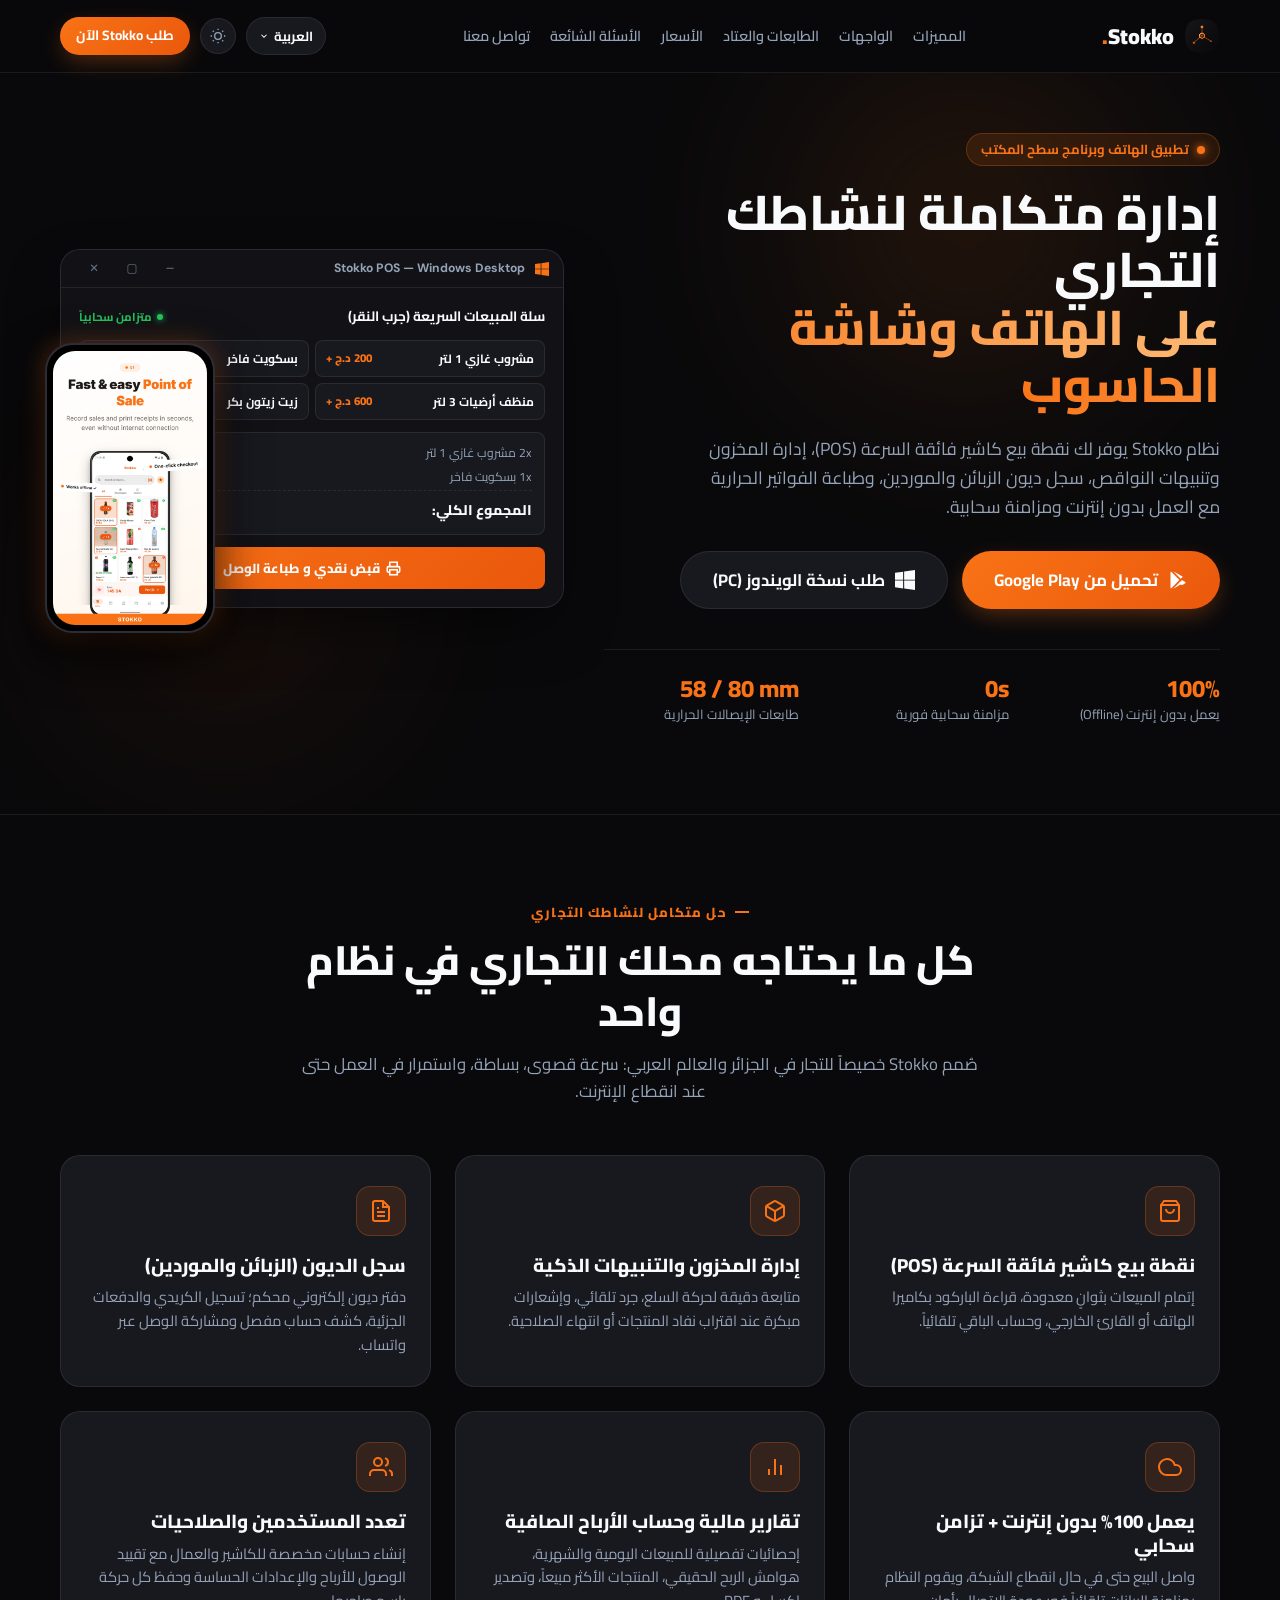
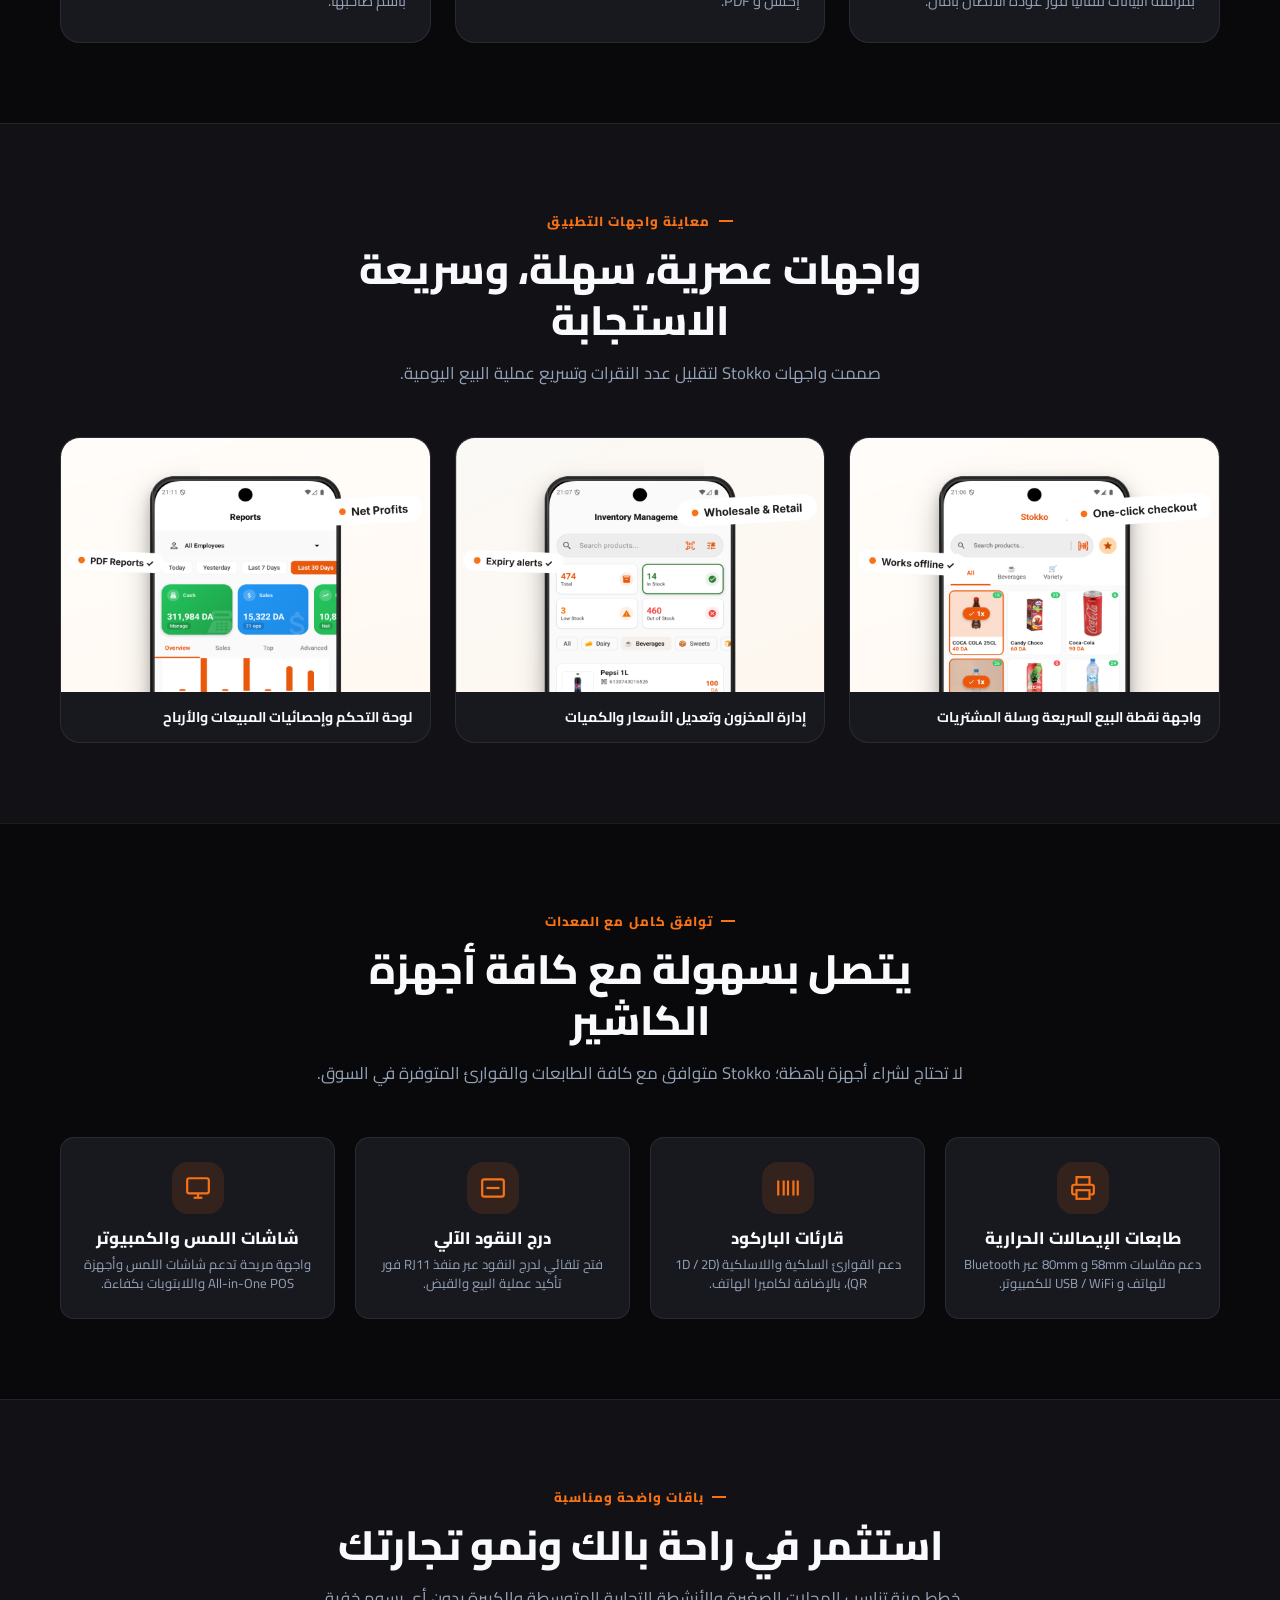
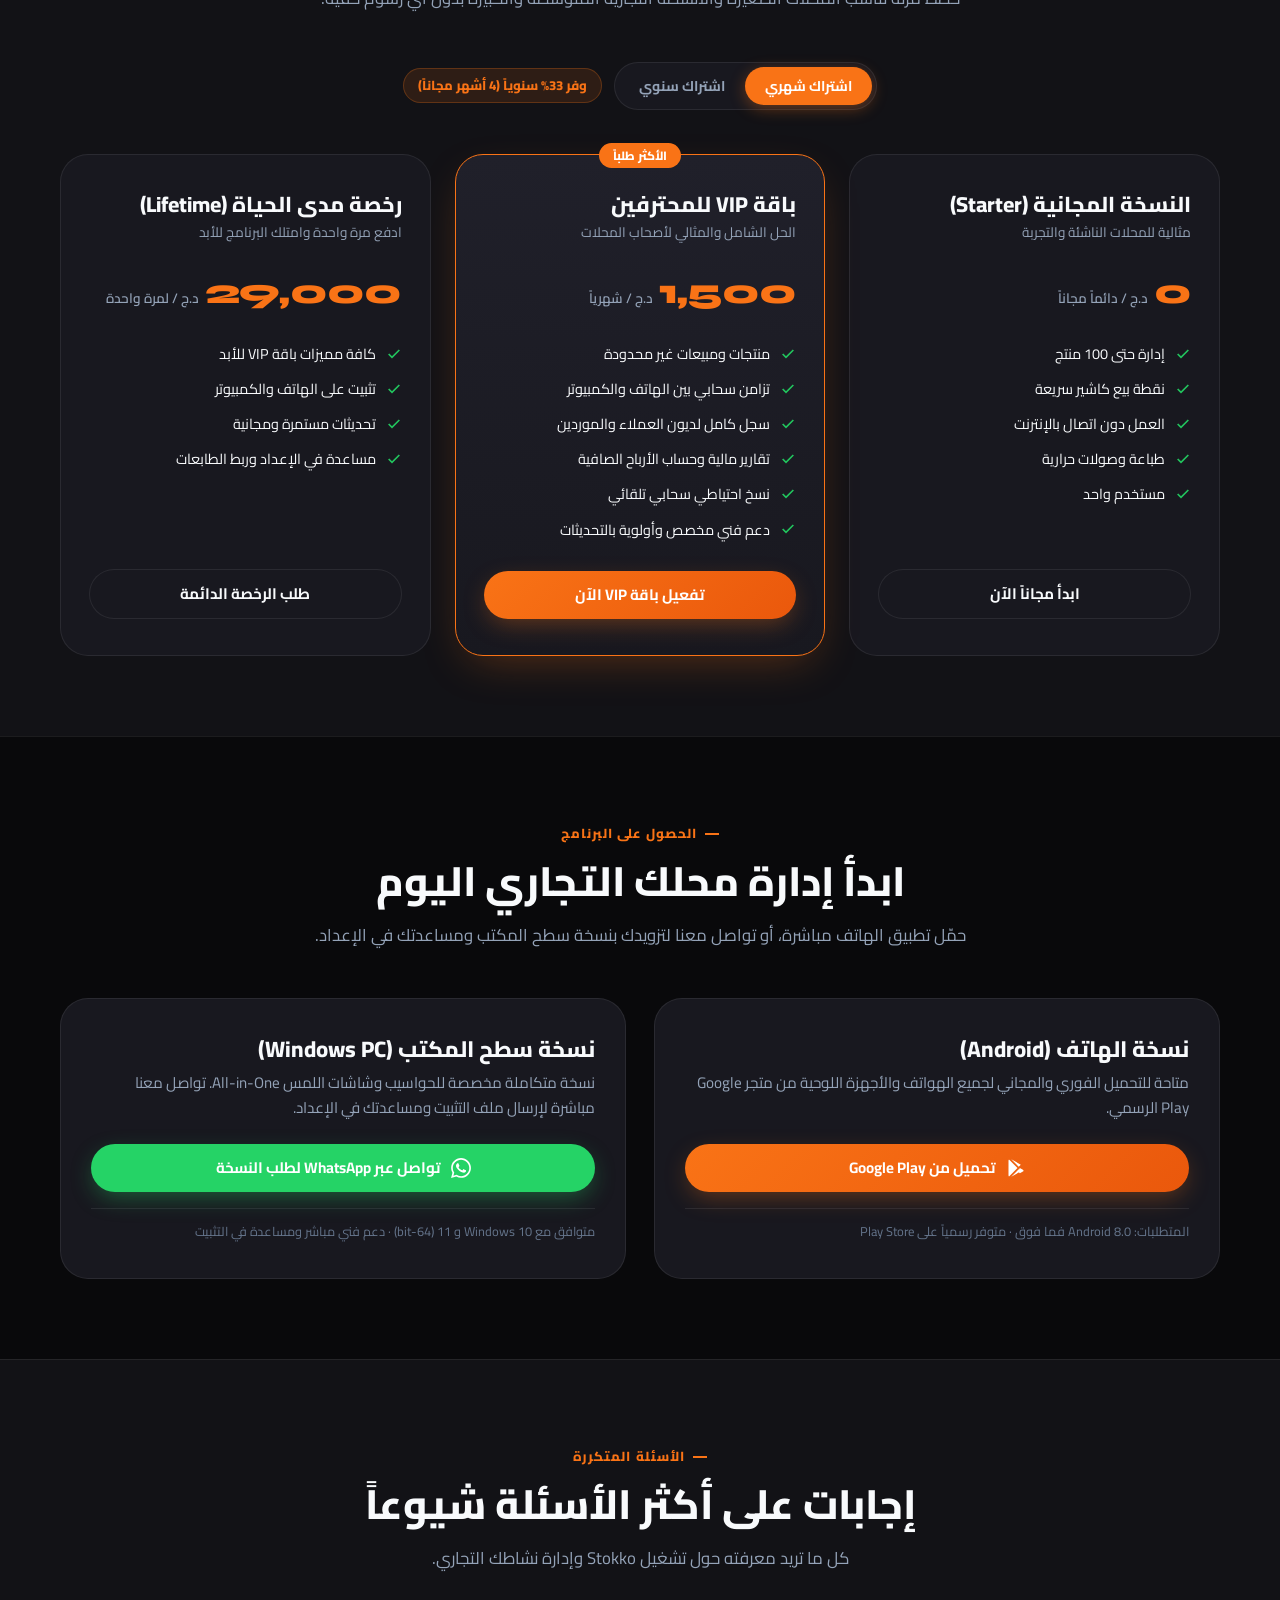
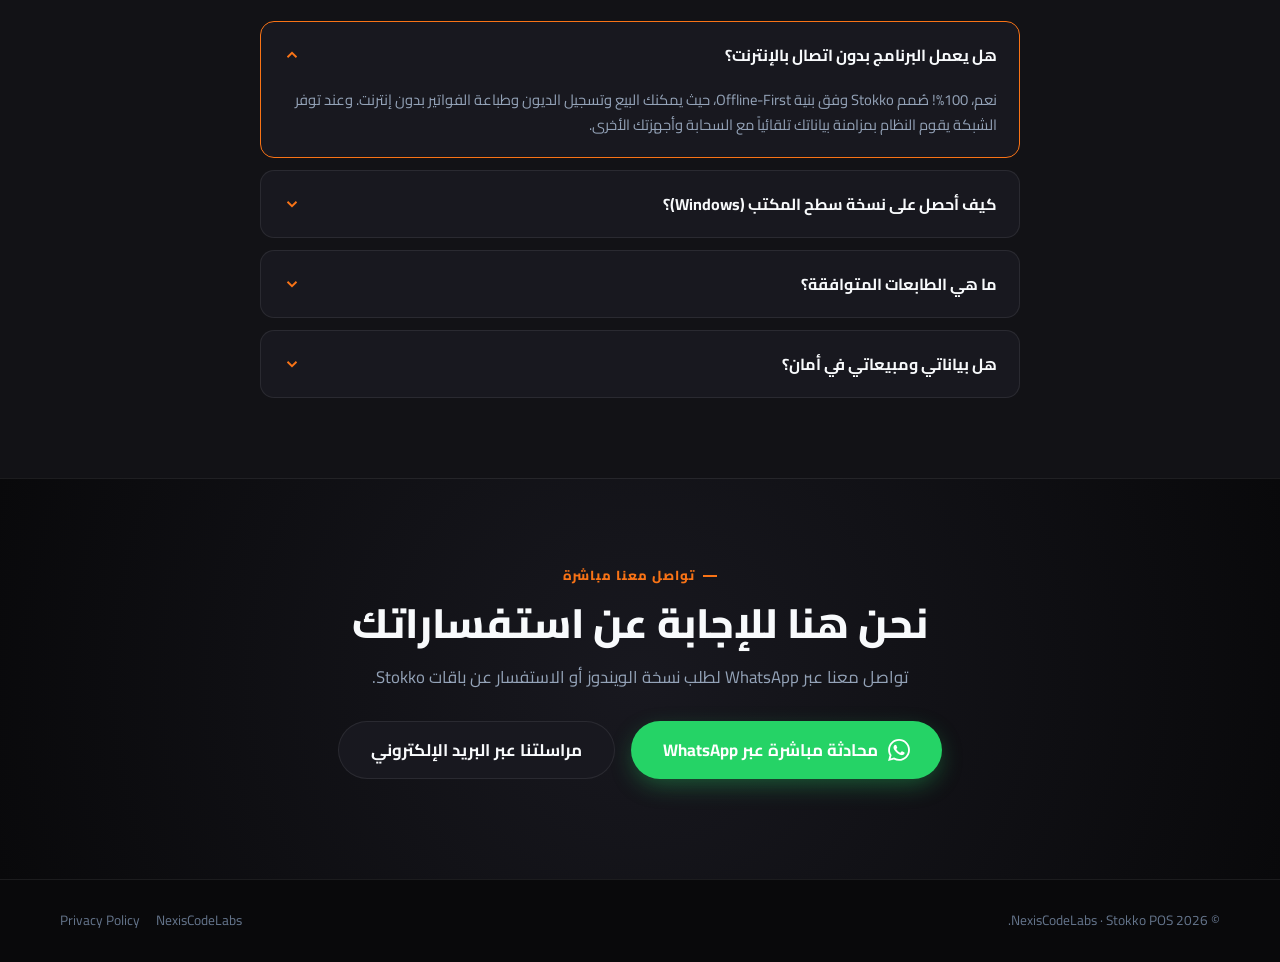
==== commit 2e644dfd: "Update index.html" ====
--- a/stokko/index.html
+++ b/stokko/index.html
@@ -487,17 +487,62 @@
       overflow: hidden;
       box-shadow: 0 25px 60px -15px rgba(0,0,0,0.6);
     }
-    .mockup-header {
-      background: rgba(0,0,0,0.3);
-      padding: 10px 14px;
+    
+    /* Authentic Windows 11 Titlebar */
+    .mockup-header-win {
+      background: rgba(18, 18, 22, 0.95);
+      padding: 0 14px;
+      height: 38px;
       display: flex;
       align-items: center;
       justify-content: space-between;
       border-bottom: 1px solid var(--card-border);
-    }
-    .mockup-dots { display: flex; gap: 5px; }
-    .mockup-dots span { width: 9px; height: 9px; border-radius: 50%; }
-    .mockup-title { font-size: 0.72rem; font-weight: 700; color: var(--ink-muted); text-transform: uppercase; }
+      user-select: none;
+    }
+    .win-brand {
+      display: flex;
+      align-items: center;
+      gap: 8px;
+    }
+    .win-icon {
+      width: 16px; height: 16px;
+      color: var(--primary);
+      display: flex;
+      align-items: center;
+    }
+    .mockup-title-win { 
+      font-size: 0.76rem; 
+      font-weight: 700; 
+      color: var(--ink-dim); 
+      font-family: var(--font-en);
+    }
+    
+    /* Windows Control Buttons (Minimize, Maximize, Close) */
+    .win-controls {
+      display: flex;
+      align-items: center;
+      margin-inline-start: auto;
+      height: 100%;
+    }
+    .win-btn {
+      width: 38px;
+      height: 100%;
+      display: flex;
+      align-items: center;
+      justify-content: center;
+      color: var(--ink-muted);
+      font-size: 0.72rem;
+      transition: background 0.15s, color 0.15s;
+    }
+    .win-btn:hover {
+      background: rgba(255,255,255,0.08);
+      color: var(--ink);
+    }
+    .win-btn.close:hover {
+      background: #e81123;
+      color: #fff;
+    }
+
     .mockup-body {
       padding: 18px;
       background: var(--bg-soft);
@@ -724,7 +769,7 @@
     .hw-card p { font-size: 0.82rem; color: var(--ink-dim); line-height: 1.5; }
 
     /* ==========================================================================
-       PRICING (CLEAN PILL SWITCH & FIXED NUMBERS)
+       PRICING (MATHEMATICALLY ACCURATE 33% / 4 MONTHS FREE DISCOUNT)
        ========================================================================== */
     .pricing {
       padding: 80px 0;
@@ -737,8 +782,9 @@
       display: flex;
       align-items: center;
       justify-content: center;
-      gap: 10px;
+      gap: 12px;
       margin-bottom: 44px;
+      flex-wrap: wrap;
     }
     .billing-pill {
       display: flex;
@@ -765,9 +811,9 @@
       background: var(--primary-dim);
       border: 1px solid var(--primary-border);
       color: var(--primary);
-      font-size: 0.78rem;
+      font-size: 0.82rem;
       font-weight: 800;
-      padding: 4px 12px;
+      padding: 6px 14px;
       border-radius: var(--radius-full);
     }
 
@@ -1035,7 +1081,7 @@
         </button>
 
         <!-- CTA Direct to WhatsApp -->
-        <a href="https://wa.me/213770000000?text=Salam%2C%20je%20suis%20intéressé%20par%20Stokko%20POS" target="_blank" class="btn btn-primary btn-sm" data-i18n="nav.cta">طلب Stokko الآن</a>
+        <a href="#" class="btn btn-primary btn-sm wa-link" data-wa="general" data-i18n="nav.cta">طلب Stokko الآن</a>
 
         <!-- Hamburger for Mobile -->
         <button class="menu-toggle" id="menuToggle">
@@ -1054,7 +1100,7 @@
     <a href="#pricing" class="mob-link" data-i18n="nav.pricing">الأسعار</a>
     <a href="#faq" class="mob-link" data-i18n="nav.faq">الأسئلة الشائعة</a>
     <a href="#contact" class="mob-link" data-i18n="nav.contact">تواصل معنا</a>
-    <a href="https://wa.me/213770000000?text=Salam%2C%20je%20suis%20intéressé%20par%20Stokko%20POS" target="_blank" class="btn btn-primary" style="margin-top:20px;" data-i18n="nav.cta">طلب Stokko الآن</a>
+    <a href="#" class="btn btn-primary wa-link" data-wa="general" style="margin-top:20px;" data-i18n="nav.cta">طلب Stokko الآن</a>
   </div>
 
   <main id="top">
@@ -1092,7 +1138,7 @@
                 <span data-i18n="hero.btnGooglePlay">تحميل من Google Play</span>
               </a>
 
-              <a href="https://wa.me/213770000000?text=Salam%2C%20je%20souhaite%20obtenir%20la%20version%20Desktop%20(Windows)%20de%20Stokko" target="_blank" class="btn btn-outline btn-lg">
+              <a href="#" class="btn btn-outline btn-lg wa-link" data-wa="windows">
                 <svg width="20" height="20" viewBox="0 0 24 24" fill="currentColor"><path d="M0 3.449L9.75 2.1v9.451H0m10.949-9.602L24 0v11.551H10.949M0 12.6h9.75v9.451L0 20.699M10.949 12.6H24V24l-12.951-1.849"/></svg>
                 <span data-i18n="hero.btnWindowsRequest">طلب نسخة الويندوز (PC)</span>
               </a>
@@ -1115,23 +1161,30 @@
 
           </div>
 
-          <!-- Hero Mockup & Demo -->
+          <!-- Hero Mockup & Demo (Authentic Windows Title Bar) -->
           <div class="hero-mockup-container">
             
             <div class="desktop-mockup">
-              <div class="mockup-header">
-                <div class="mockup-dots">
-                  <span style="background:#ef4444;"></span>
-                  <span style="background:#eab308;"></span>
-                  <span style="background:#22c55e;"></span>
+              <!-- Windows 11 Header Style -->
+              <div class="mockup-header-win">
+                <div class="win-brand">
+                  <div class="win-icon">
+                    <svg width="14" height="14" viewBox="0 0 24 24" fill="currentColor"><path d="M0 3.449L9.75 2.1v9.451H0m10.949-9.602L24 0v11.551H10.949M0 12.6h9.75v9.451L0 20.699M10.949 12.6H24V24l-12.951-1.849"/></svg>
+                  </div>
+                  <div class="mockup-title-win">Stokko POS — Windows Desktop</div>
                 </div>
-                <div class="mockup-title">Stokko Desktop POS</div>
-                <div class="demo-badge-sync" data-i18n="hero.synced">متزامن سحابياً</div>
+
+                <div class="win-controls">
+                  <div class="win-btn" title="Minimize">─</div>
+                  <div class="win-btn" title="Maximize">▢</div>
+                  <div class="win-btn close" title="Close">✕</div>
+                </div>
               </div>
 
               <div class="mockup-body">
                 <div class="demo-pos-top">
                   <strong style="font-size:0.85rem;" data-i18n="hero.quickPos">سلة المبيعات السريعة (جرب النقر)</strong>
+                  <div class="demo-badge-sync" data-i18n="hero.synced">متزامن سحابياً</div>
                 </div>
 
                 <div class="demo-products-list">
@@ -1331,7 +1384,7 @@
     </section>
 
     <!-- ==========================================================================
-         PRICING (FIXED TYPOGRAPHY & CLEAN PILL SWITCH)
+         PRICING (MATHEMATICALLY ACCURATE 33% / 4 MONTHS FREE DISCOUNT)
          ========================================================================== -->
     <section id="pricing" class="pricing">
       <div class="wrap">
@@ -1347,7 +1400,7 @@
             <div class="billing-opt active" id="btnMonthly" onclick="setBilling('monthly')" data-i18n="pricing.monthly">اشتراك شهري</div>
             <div class="billing-opt" id="btnYearly" onclick="setBilling('yearly')" data-i18n="pricing.yearly">اشتراك سنوي</div>
           </div>
-          <span class="discount-tag" data-i18n="pricing.discount">وفر 20% سنوياً</span>
+          <span class="discount-tag" data-i18n="pricing.discount">وفر 33% سنوياً (4 أشهر مجاناً)</span>
         </div>
 
         <div class="pricing-grid">
@@ -1387,7 +1440,7 @@
               <li><svg viewBox="0 0 24 24" fill="none" stroke="currentColor" stroke-width="2.5"><polyline points="20 6 9 17 4 12"></polyline></svg><span data-i18n="pricing.p2F5">نسخ احتياطي سحابي تلقائي</span></li>
               <li><svg viewBox="0 0 24 24" fill="none" stroke="currentColor" stroke-width="2.5"><polyline points="20 6 9 17 4 12"></polyline></svg><span data-i18n="pricing.p2F6">دعم فني مخصص وأولوية بالتحديثات</span></li>
             </ul>
-            <a href="https://wa.me/213770000000?text=Salam%2C%20je%20souhaite%20activer%20le%20Pack%20VIP%20de%20Stokko" target="_blank" class="btn btn-primary" data-i18n="pricing.p2Btn">تفعيل باقة VIP الآن</a>
+            <a href="#" class="btn btn-primary wa-link" data-wa="vip" data-i18n="pricing.p2Btn">تفعيل باقة VIP الآن</a>
           </div>
 
           <!-- Plan 3: Lifetime -->
@@ -1404,7 +1457,7 @@
               <li><svg viewBox="0 0 24 24" fill="none" stroke="currentColor" stroke-width="2.5"><polyline points="20 6 9 17 4 12"></polyline></svg><span data-i18n="pricing.p3F3">تحديثات مستمرة ومجانية</span></li>
               <li><svg viewBox="0 0 24 24" fill="none" stroke="currentColor" stroke-width="2.5"><polyline points="20 6 9 17 4 12"></polyline></svg><span data-i18n="pricing.p3F4">مساعدة في الإعداد وربط الطابعات</span></li>
             </ul>
-            <a href="https://wa.me/213770000000?text=Salam%2C%20je%20souhaite%20acheter%20la%20Licence%20Lifetime%20de%20Stokko" target="_blank" class="btn btn-outline" data-i18n="pricing.p3Btn">طلب الرخصة الدائمة</a>
+            <a href="#" class="btn btn-outline wa-link" data-wa="lifetime" data-i18n="pricing.p3Btn">طلب الرخصة الدائمة</a>
           </div>
 
         </div>
@@ -1446,7 +1499,7 @@
               <p data-i18n="getApp.windowsDesc">نسخة متكاملة مخصصة للحواسيب وشاشات اللمس All-in-One. تواصل معنا مباشرة لإرسال ملف التثبيت ومساعدتك في الإعداد.</p>
             </div>
             <div>
-              <a href="https://wa.me/213770000000?text=Salam%2C%20je%20souhaite%20obtenir%20la%20version%20Desktop%20(Windows)%20de%20Stokko" target="_blank" class="btn btn-whatsapp" style="width:100%;">
+              <a href="#" class="btn btn-whatsapp wa-link" data-wa="windows" style="width:100%;">
                 <svg width="20" height="20" viewBox="0 0 24 24" fill="currentColor"><path d="M.057 24l1.687-6.163c-1.041-1.804-1.588-3.849-1.587-5.946.003-6.556 5.338-11.891 11.893-11.891 3.181.001 6.167 1.24 8.413 3.488 2.245 2.248 3.481 5.236 3.48 8.414-.003 6.557-5.338 11.892-11.893 11.892-1.99-.001-3.951-.5-5.688-1.448l-6.305 1.654zm6.597-3.807c1.676.995 3.276 1.591 5.392 1.592 5.448 0 9.886-4.434 9.889-9.885.002-5.462-4.415-9.89-9.881-9.892-5.452 0-9.887 4.434-9.889 9.884-.001 2.225.651 3.891 1.746 5.634l-.999 3.648 3.742-.981zm11.387-5.464c-.074-.124-.272-.198-.57-.347-.297-.149-1.758-.868-2.031-.967-.272-.099-.47-.149-.669.149-.198.297-.768.967-.941 1.165-.173.198-.347.223-.644.074-.297-.149-1.255-.462-2.39-1.475-.883-.788-1.48-1.761-1.653-2.059-.173-.297-.018-.458.13-.606.134-.133.297-.347.446-.521.151-.172.2-.296.3-.495.099-.198.05-.372-.025-.521-.075-.148-.669-1.611-.916-2.206-.242-.579-.487-.501-.669-.51l-.57-.01c-.198 0-.52.074-.792.372s-1.04 1.016-1.04 2.479 1.065 2.876 1.213 3.074c.149.198 2.095 3.2 5.076 4.487.709.306 1.263.489 1.694.626.712.226 1.36.194 1.872.118.571-.085 1.758-.719 2.006-1.413.248-.695.248-1.29.173-1.414z"/></svg>
                 <span data-i18n="getApp.windowsBtn">تواصل عبر WhatsApp لطلب النسخة</span>
               </a>
@@ -1527,7 +1580,7 @@
         </div>
 
         <div class="contact-btns">
-          <a href="https://wa.me/213770000000?text=Salam%2C%20je%20suis%20intéressé%20par%20Stokko%20POS" target="_blank" class="btn btn-whatsapp btn-lg">
+          <a href="#" class="btn btn-whatsapp btn-lg wa-link" data-wa="general">
             <svg width="22" height="22" viewBox="0 0 24 24" fill="currentColor"><path d="M.057 24l1.687-6.163c-1.041-1.804-1.588-3.849-1.587-5.946.003-6.556 5.338-11.891 11.893-11.891 3.181.001 6.167 1.24 8.413 3.488 2.245 2.248 3.481 5.236 3.48 8.414-.003 6.557-5.338 11.892-11.893 11.892-1.99-.001-3.951-.5-5.688-1.448l-6.305 1.654zm6.597-3.807c1.676.995 3.276 1.591 5.392 1.592 5.448 0 9.886-4.434 9.889-9.885.002-5.462-4.415-9.89-9.881-9.892-5.452 0-9.887 4.434-9.889 9.884-.001 2.225.651 3.891 1.746 5.634l-.999 3.648 3.742-.981zm11.387-5.464c-.074-.124-.272-.198-.57-.347-.297-.149-1.758-.868-2.031-.967-.272-.099-.47-.149-.669.149-.198.297-.768.967-.941 1.165-.173.198-.347.223-.644.074-.297-.149-1.255-.462-2.39-1.475-.883-.788-1.48-1.761-1.653-2.059-.173-.297-.018-.458.13-.606.134-.133.297-.347.446-.521.151-.172.2-.296.3-.495.099-.198.05-.372-.025-.521-.075-.148-.669-1.611-.916-2.206-.242-.579-.487-.501-.669-.51l-.57-.01c-.198 0-.52.074-.792.372s-1.04 1.016-1.04 2.479 1.065 2.876 1.213 3.074c.149.198 2.095 3.2 5.076 4.487.709.306 1.263.489 1.694.626.712.226 1.36.194 1.872.118.571-.085 1.758-.719 2.006-1.413.248-.695.248-1.29.173-1.414z"/></svg>
             <span data-i18n="contact.btnWhatsApp">محادثة مباشرة عبر WhatsApp</span>
           </a>
@@ -1554,6 +1607,11 @@
        JAVASCRIPT & TRANSLATIONS
        ========================================================================== -->
   <script>
+    // ==========================================================================
+    // CONFIGURATION: SET YOUR WHATSAPP NUMBER HERE (IN ONE PLACE)
+    // ==========================================================================
+    const WHATSAPP_PHONE = "213791418030"; // <-- ضع رقمك الحقيقي هنا بصيغة 213xxxxxxxxx
+
     const i18nData = {
       ar: {
         dir: 'rtl',
@@ -1626,7 +1684,7 @@
           desc: 'خطط مرنة تناسب المحلات الصغيرة والأنشطة التجارية المتوسطة والكبيرة بدون أي رسوم خفية.',
           monthly: 'اشتراك شهري',
           yearly: 'اشتراك سنوي',
-          discount: 'وفر 20% سنوياً',
+          discount: 'وفر 33% سنوياً (4 أشهر مجاناً)',
           p1Title: 'النسخة المجانية (Starter)',
           p1Desc: 'مثالية للمحلات الناشئة والتجربة',
           p1Price: 'د.ج / دائماً مجاناً',
@@ -1640,7 +1698,7 @@
           p2Title: 'باقة VIP للمحترفين',
           p2Desc: 'الحل الشامل والمثالي لأصحاب المحلات',
           p2PriceMonth: 'د.ج / شهرياً',
-          p2PriceYear: 'د.ج / سنوياً (خصم 20%)',
+          p2PriceYear: 'د.ج / سنوياً (وفر 33%)',
           p2F1: 'منتجات ومبيعات غير محدودة',
           p2F2: 'تزامن سحابي بين الهاتف والكمبيوتر',
           p2F3: 'سجل كامل لديون العملاء والموردين',
@@ -1763,7 +1821,7 @@
           desc: 'Des formules flexibles adaptées aux petites boutiques comme aux commerces en pleine croissance.',
           monthly: 'Facturation Mensuelle',
           yearly: 'Facturation Annuelle',
-          discount: '-20% par an',
+          discount: 'Économisez 33% (4 mois offerts)',
           p1Title: 'Gratuit (Starter)',
           p1Desc: 'Idéal pour démarrer et tester',
           p1Price: 'DZD / Gratuit à vie',
@@ -1777,7 +1835,7 @@
           p2Title: 'Pack VIP Pro',
           p2Desc: 'La solution complète pour commerçants',
           p2PriceMonth: 'DZD / mois',
-          p2PriceYear: 'DZD / an (-20%)',
+          p2PriceYear: 'DZD / an (-33%)',
           p2F1: 'Produits et ventes illimités',
           p2F2: 'Synchronisation temps réel Mobile & PC',
           p2F3: 'Gestion complète des dettes clients/fournisseurs',
@@ -1900,7 +1958,7 @@
           desc: 'Flexible plans suited for small starter stores as well as growing retail operations.',
           monthly: 'Monthly Billing',
           yearly: 'Yearly Billing',
-          discount: 'Save 20% Yearly',
+          discount: 'Save 33% Yearly (4 Months Free)',
           p1Title: 'Starter Free',
           p1Desc: 'Perfect for testing and small startups',
           p1Price: 'DZD / Free forever',
@@ -1914,7 +1972,7 @@
           p2Title: 'VIP Pro Pack',
           p2Desc: 'Complete solution for growing stores',
           p2PriceMonth: 'DZD / month',
-          p2PriceYear: 'DZD / year (Save 20%)',
+          p2PriceYear: 'DZD / year (Save 33%)',
           p2F1: 'Unlimited products and sales',
           p2F2: 'Instant Mobile & PC Cloud Sync',
           p2F3: 'Full customer & supplier debt book',
@@ -1974,6 +2032,39 @@
       { name: 'بسكويت فاخر', price: 150, qty: 1 }
     ];
 
+    // WhatsApp Message Generator based on Intent and Lang
+    function updateWhatsAppLinks() {
+      const messages = {
+        general: {
+          ar: 'السلام عليكم، أرغب في الاستفسار والحصول على برنامج Stokko POS',
+          fr: 'Bonjour, je souhaite me renseigner et obtenir le logiciel Stokko POS',
+          en: 'Hello, I would like to inquire about and get Stokko POS software'
+        },
+        windows: {
+          ar: 'السلام عليكم، أرغب في الحصول على نسخة Stokko لسطح المكتب (Windows PC) وتجربتها',
+          fr: 'Bonjour, je souhaite obtenir la version Desktop (Windows PC) de Stokko',
+          en: 'Hello, I would like to request the Desktop (Windows PC) version of Stokko'
+        },
+        vip: {
+          ar: 'السلام عليكم، أرغب في الاشتراك في باقة VIP لتطبيق Stokko POS',
+          fr: 'Bonjour, je souhaite souscrire au Pack VIP pour Stokko POS',
+          en: 'Hello, I would like to subscribe to the VIP Pack for Stokko POS'
+        },
+        lifetime: {
+          ar: 'السلام عليكم، أرغب في شراء رخصة مدى الحياة (Lifetime) لبرنامج Stokko POS',
+          fr: 'Bonjour, je souhaite acheter la Licence Lifetime pour Stokko POS',
+          en: 'Hello, I would like to purchase the Lifetime License for Stokko POS'
+        }
+      };
+
+      document.querySelectorAll('.wa-link').forEach(link => {
+        const intent = link.getAttribute('data-wa') || 'general';
+        const msg = (messages[intent] && messages[intent][currentLang]) || messages.general[currentLang];
+        link.href = `https://wa.me/${WHATSAPP_PHONE}?text=${encodeURIComponent(msg)}`;
+        link.target = '_blank';
+      });
+    }
+
     function applyLang(lang) {
       if (!i18nData[lang]) lang = 'ar';
       currentLang = lang;
@@ -2001,6 +2092,7 @@
 
       renderBilling();
       renderDemoCart();
+      updateWhatsAppLinks();
     }
 
     function setBilling(mode) {
